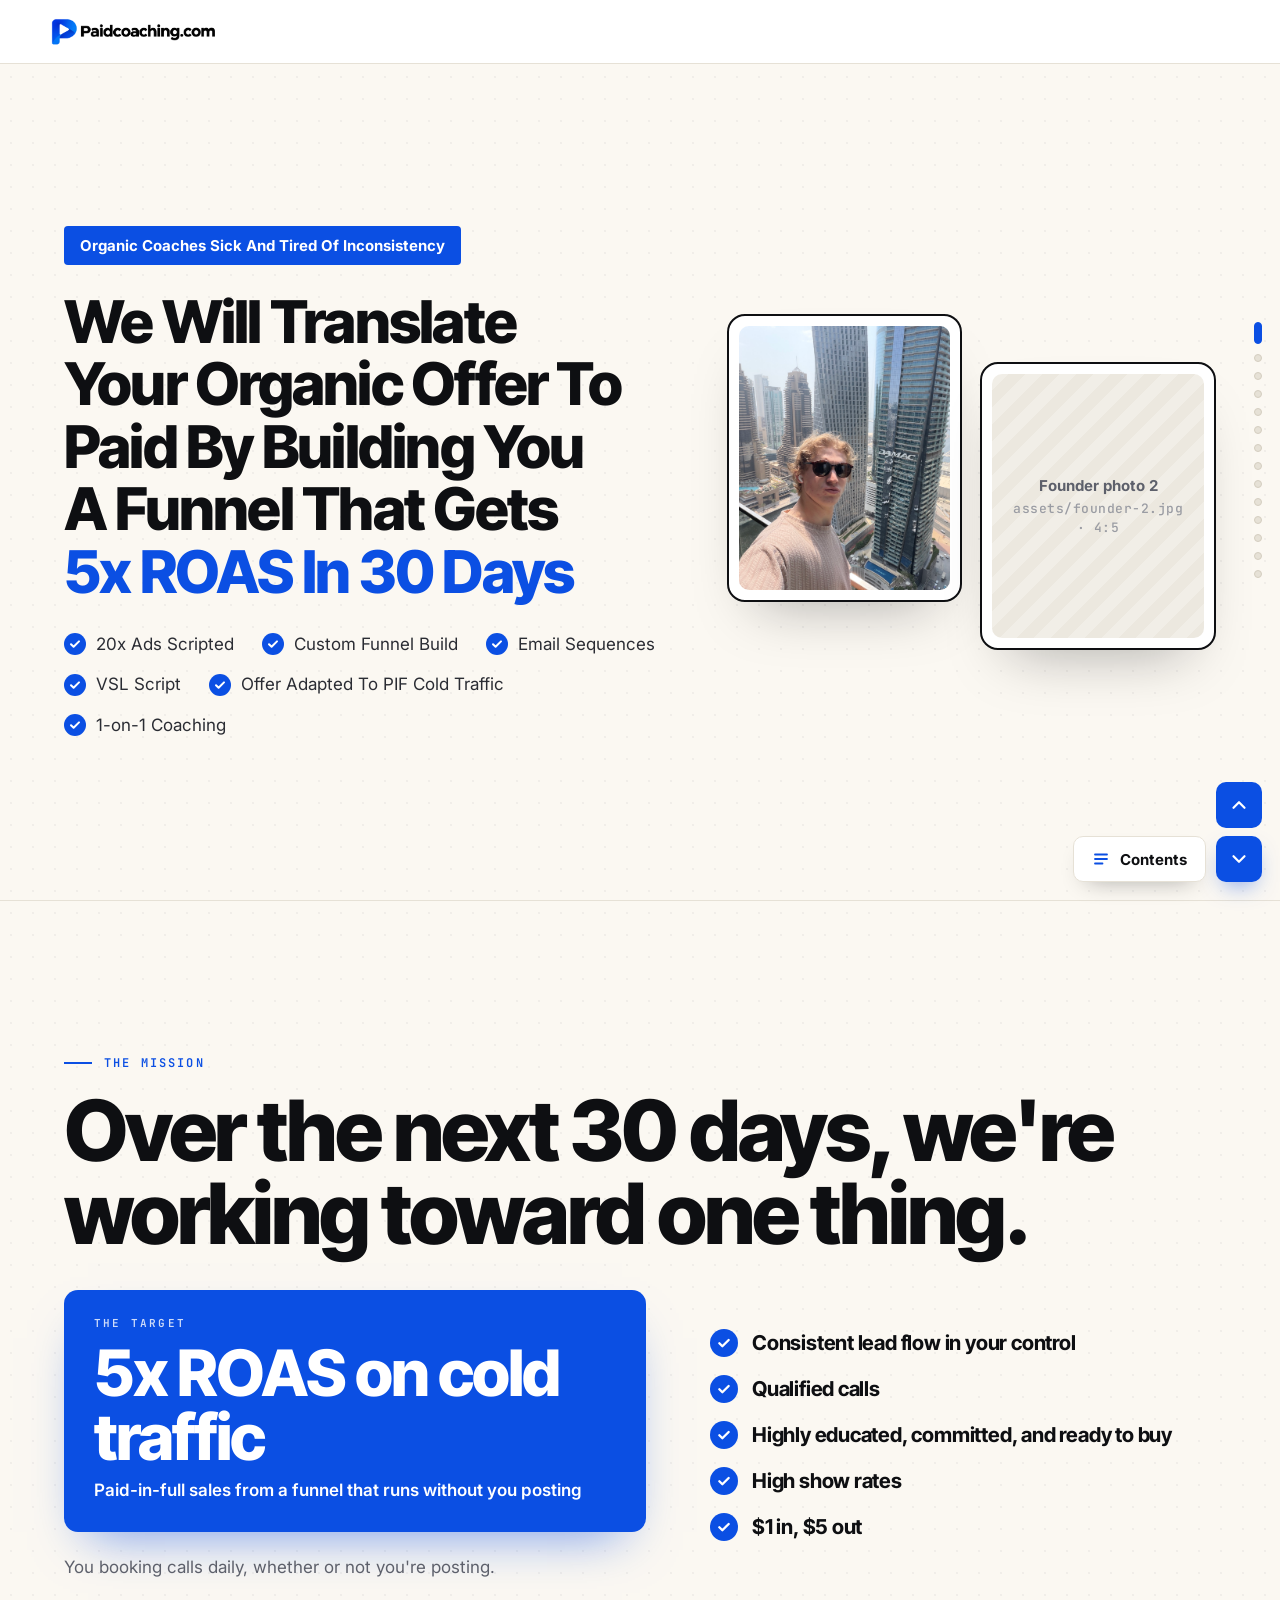
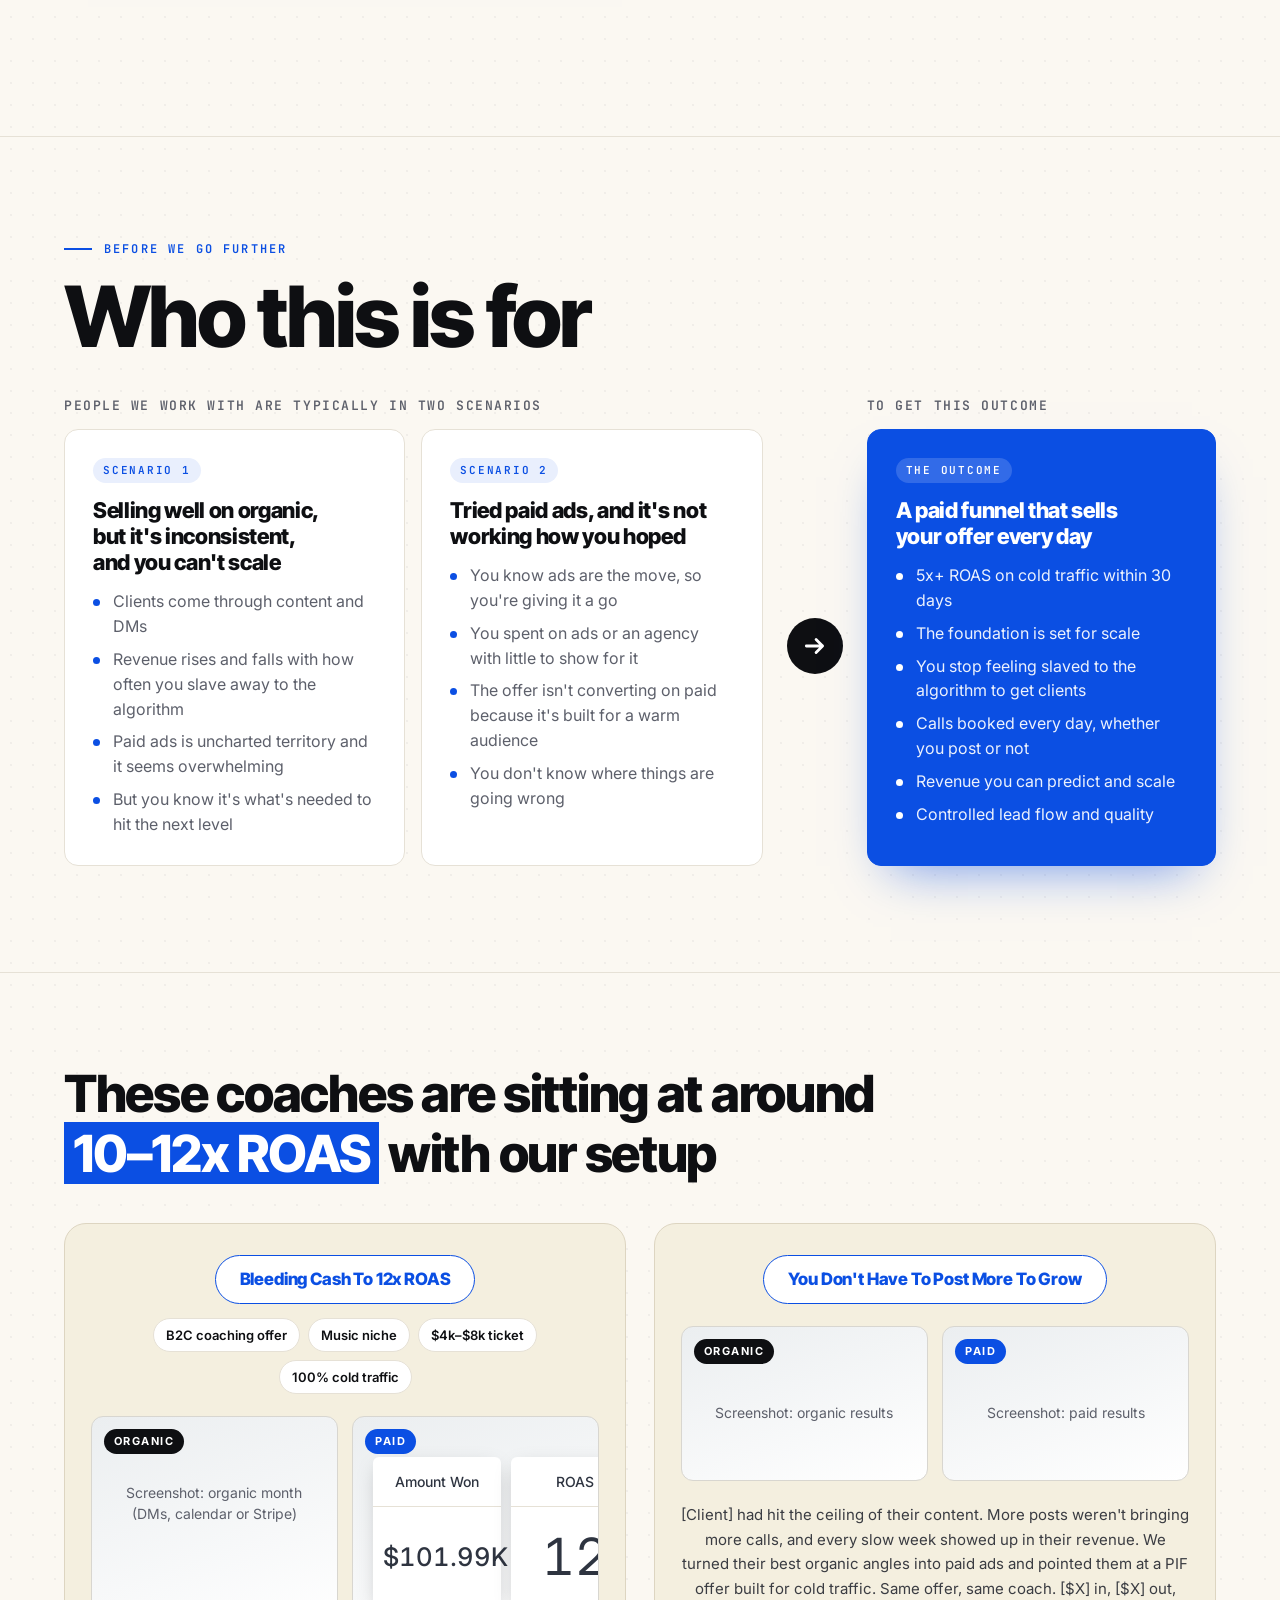
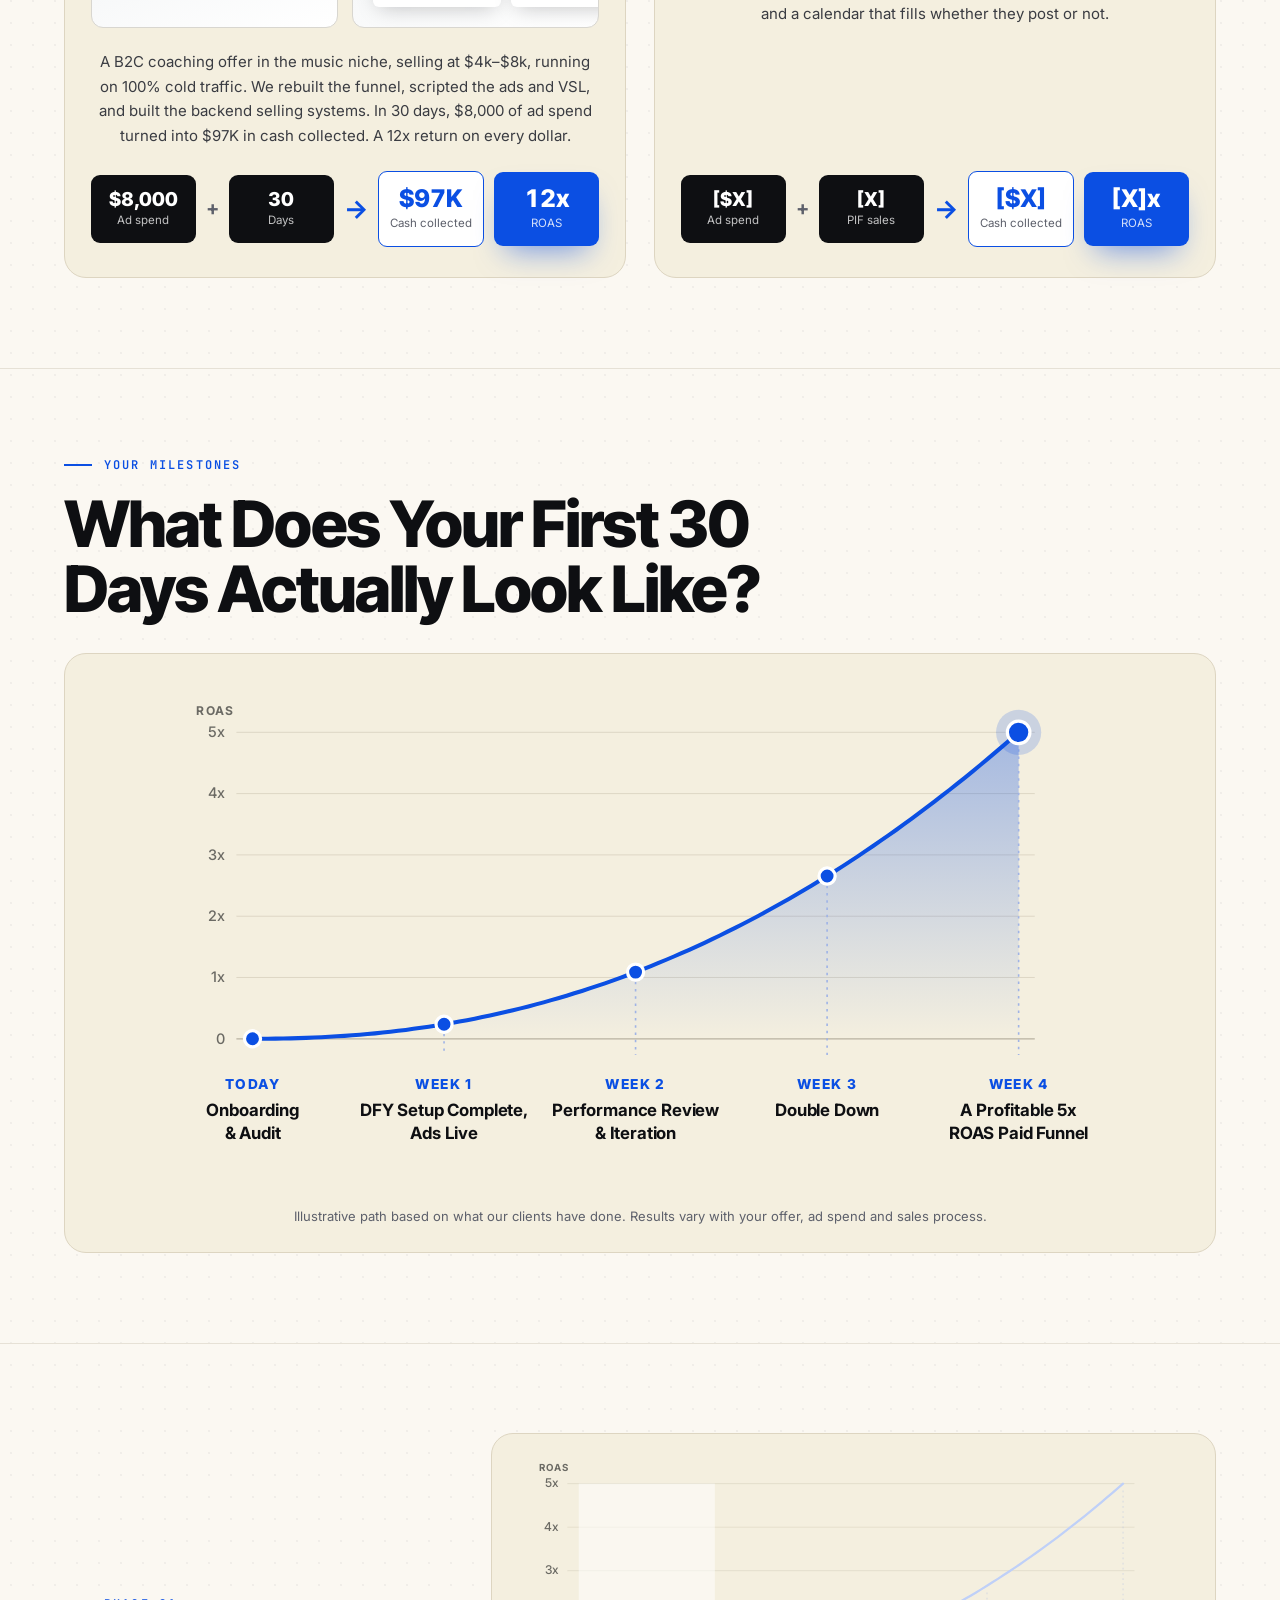
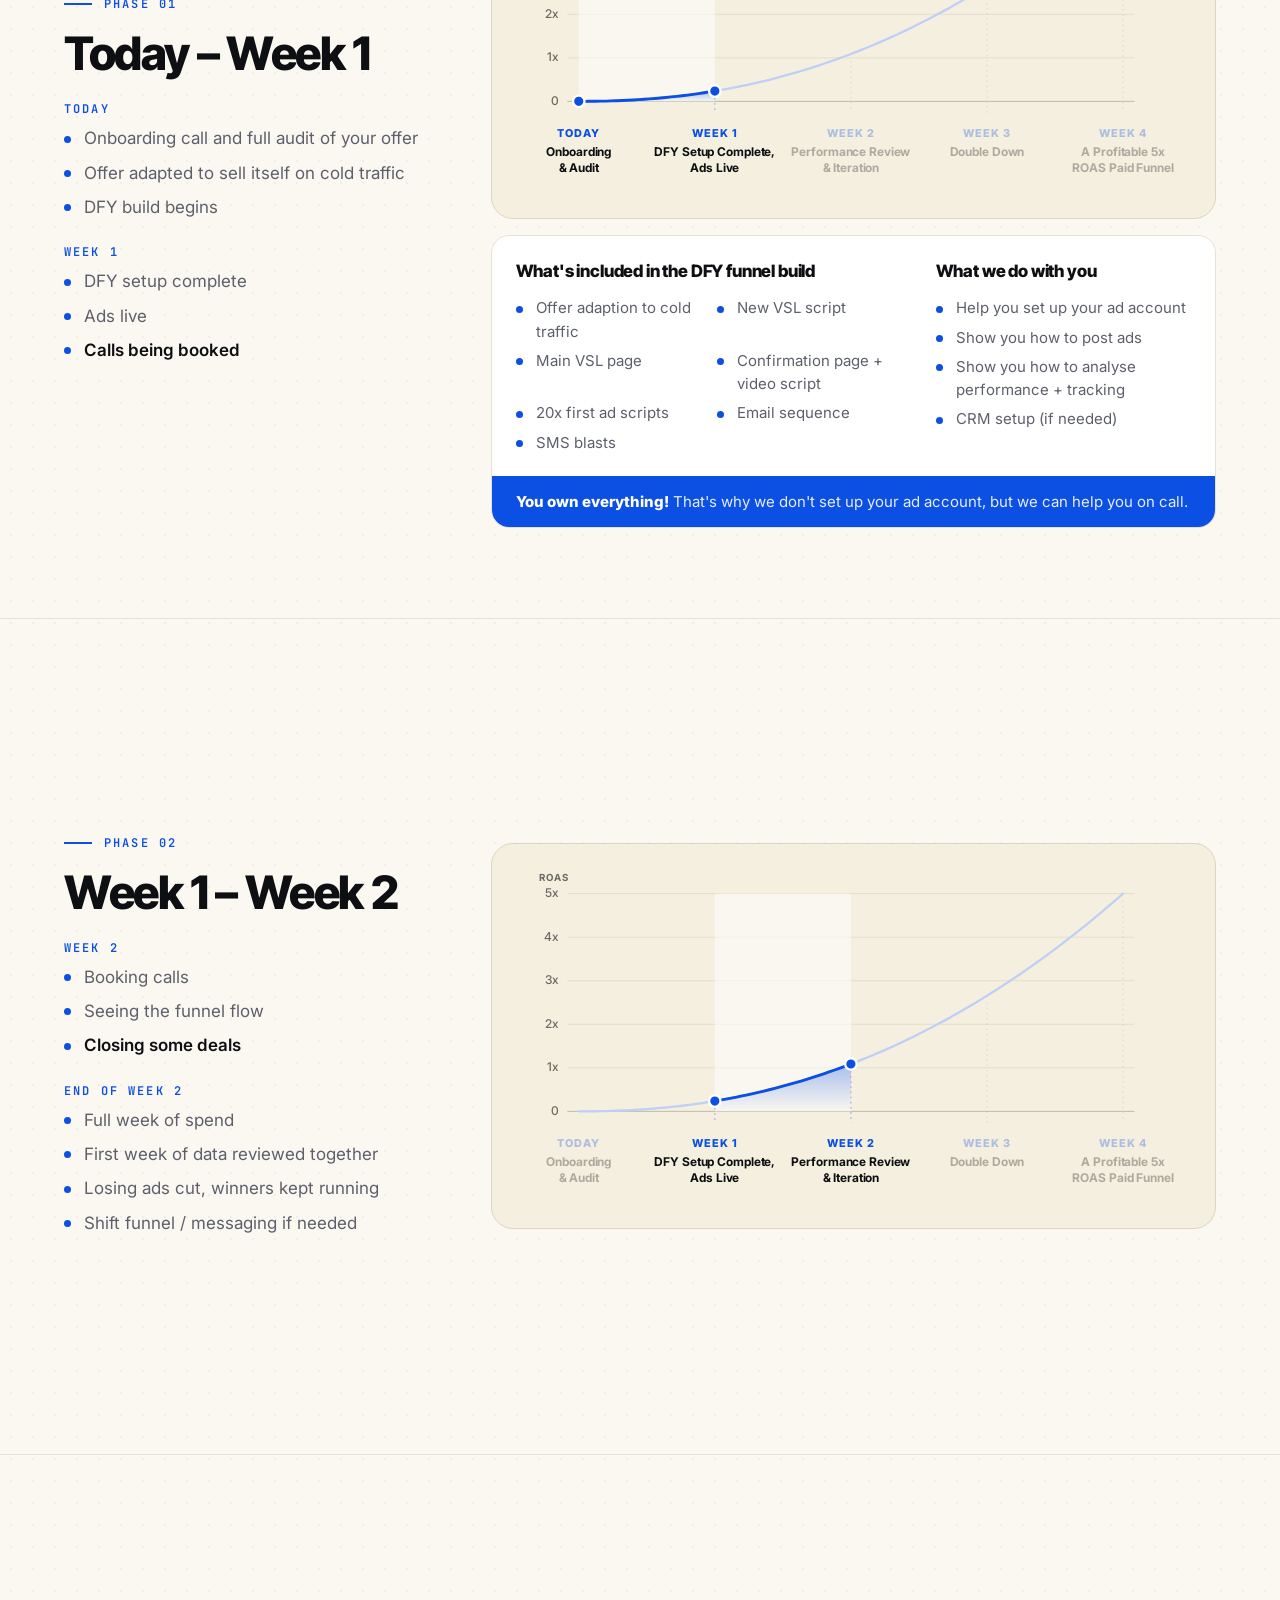
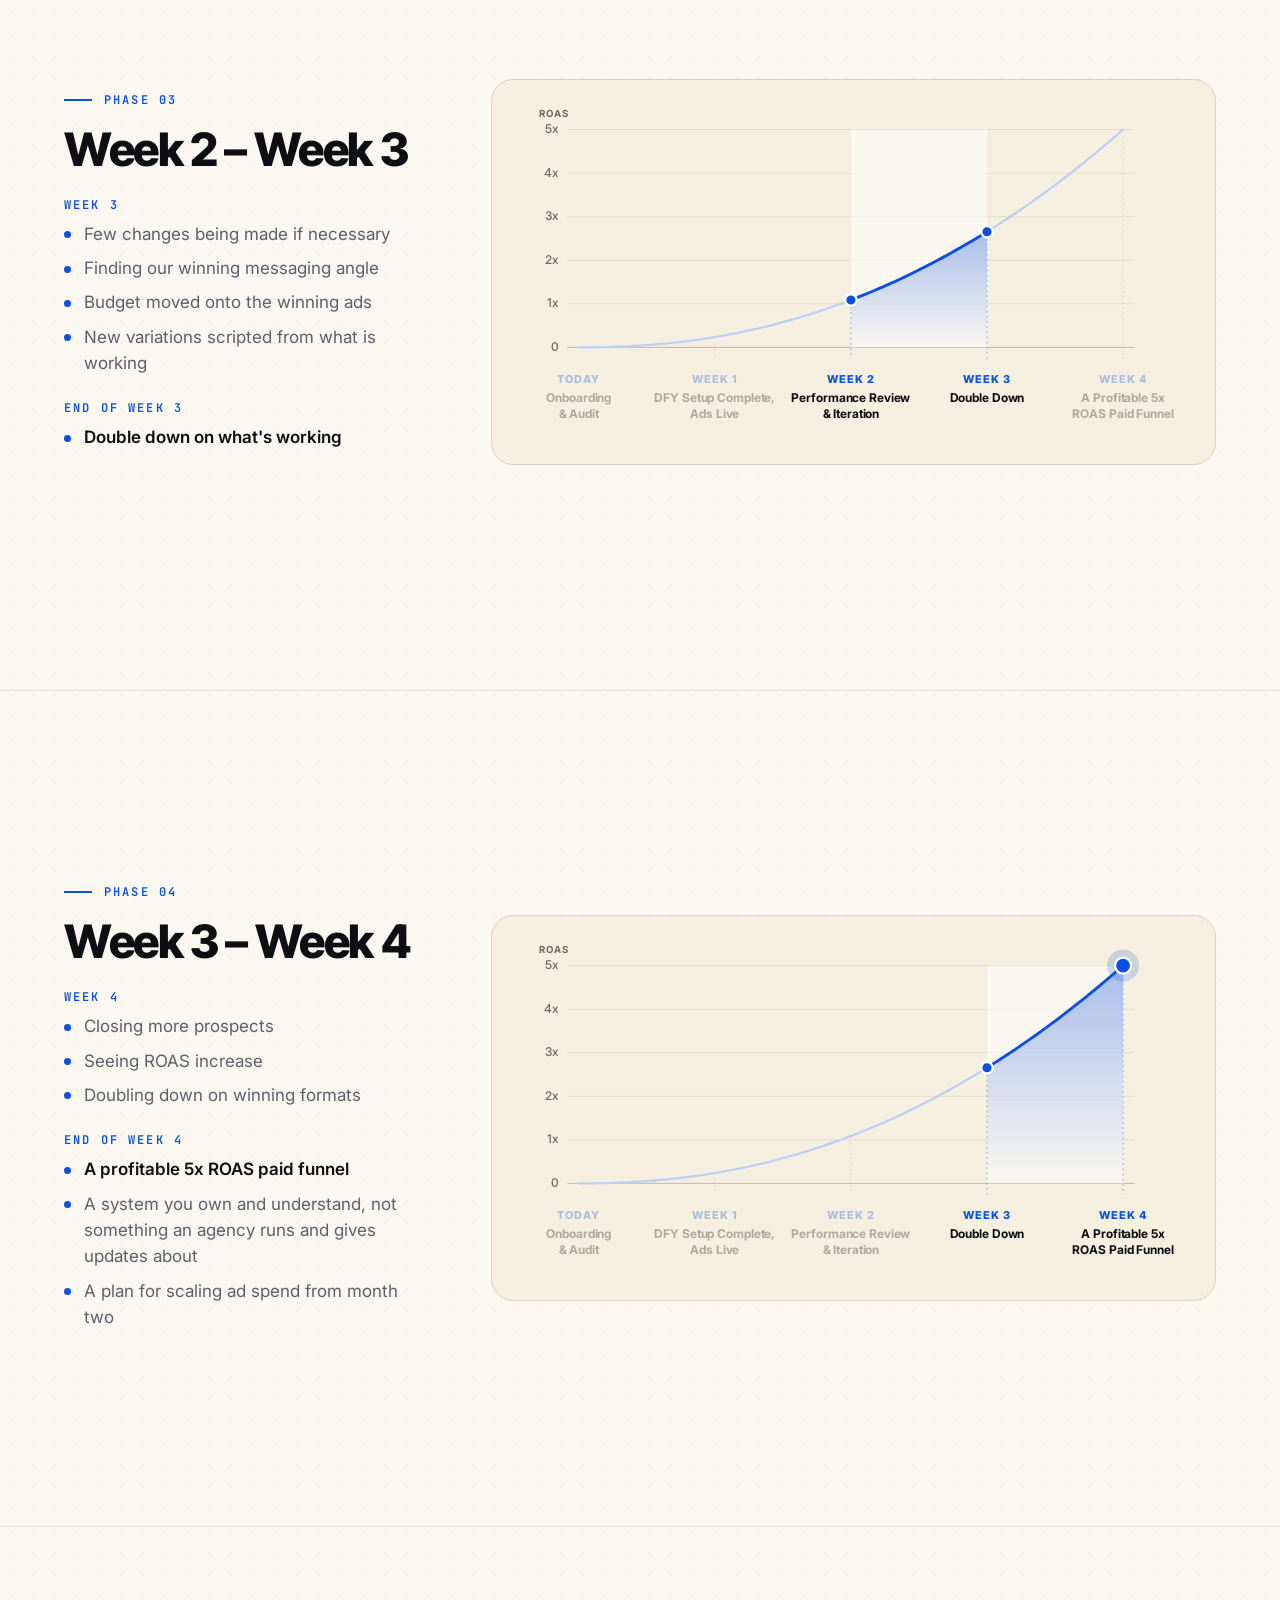
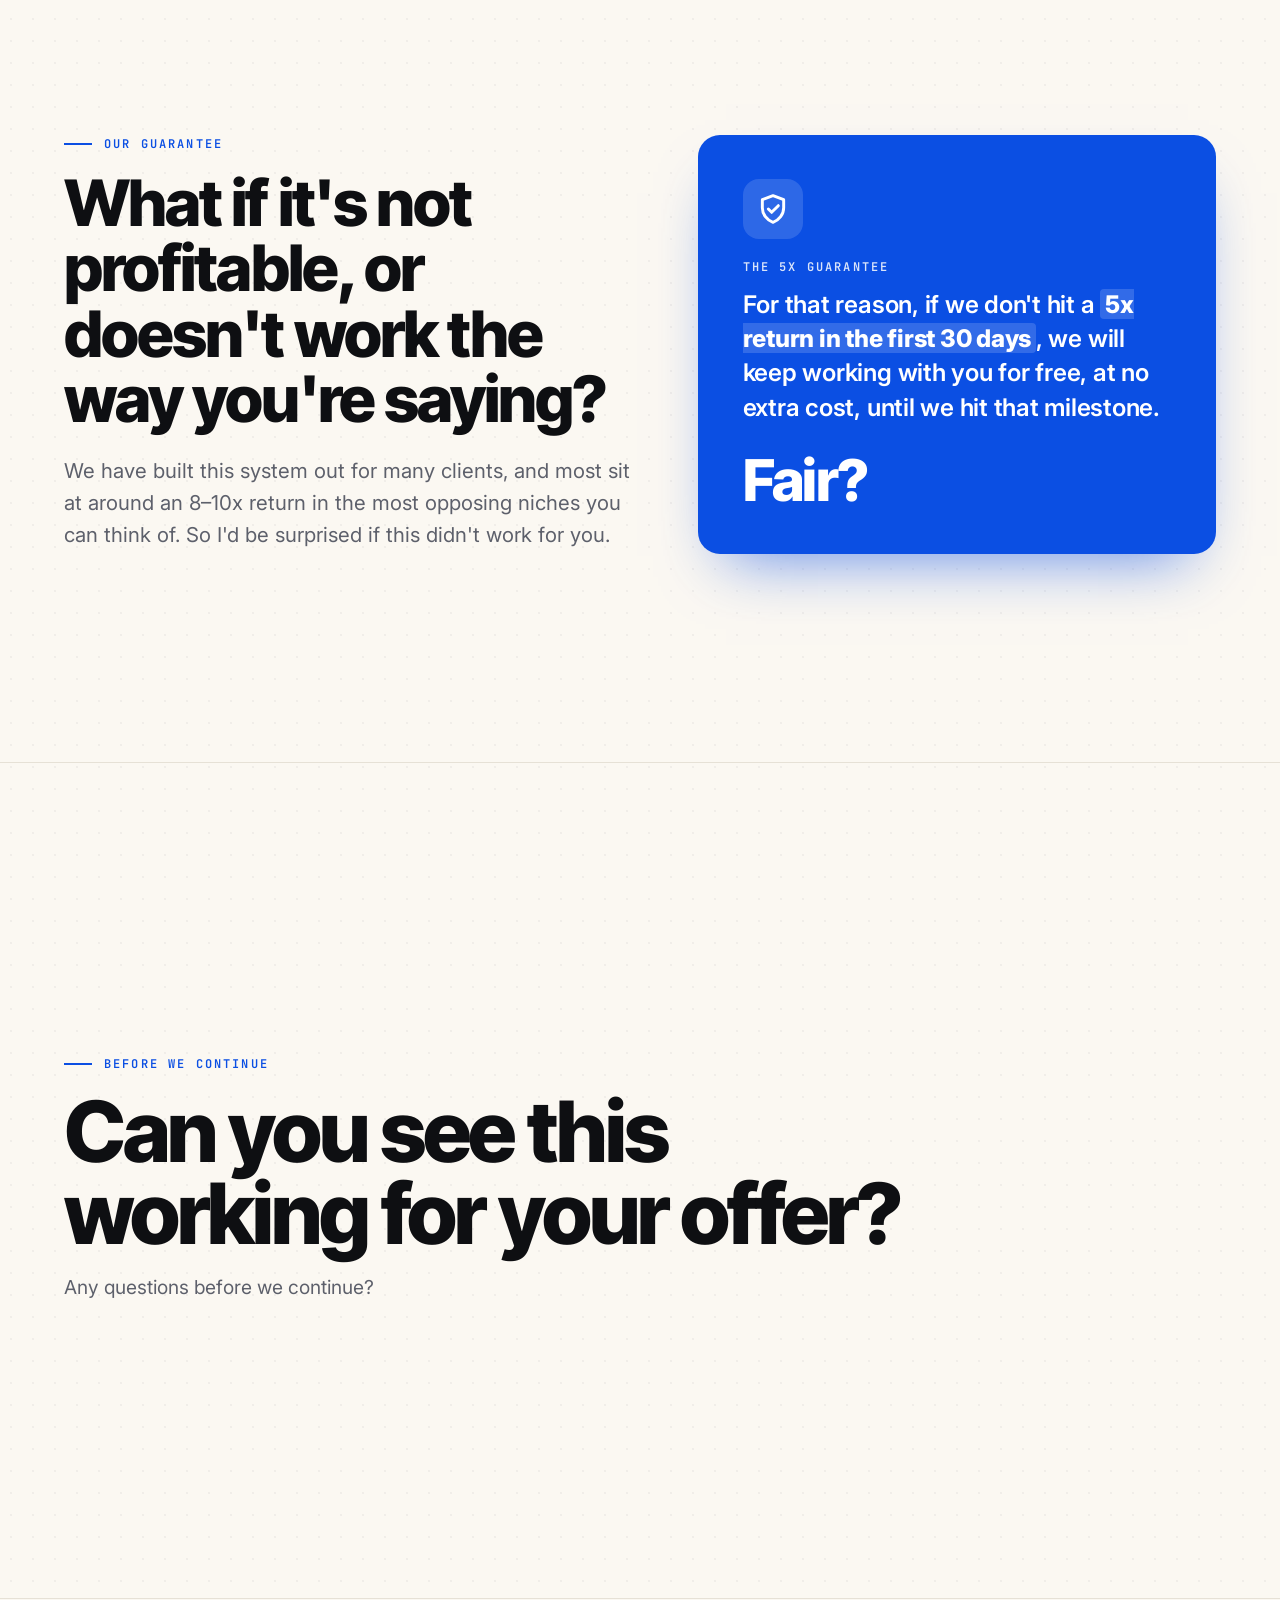
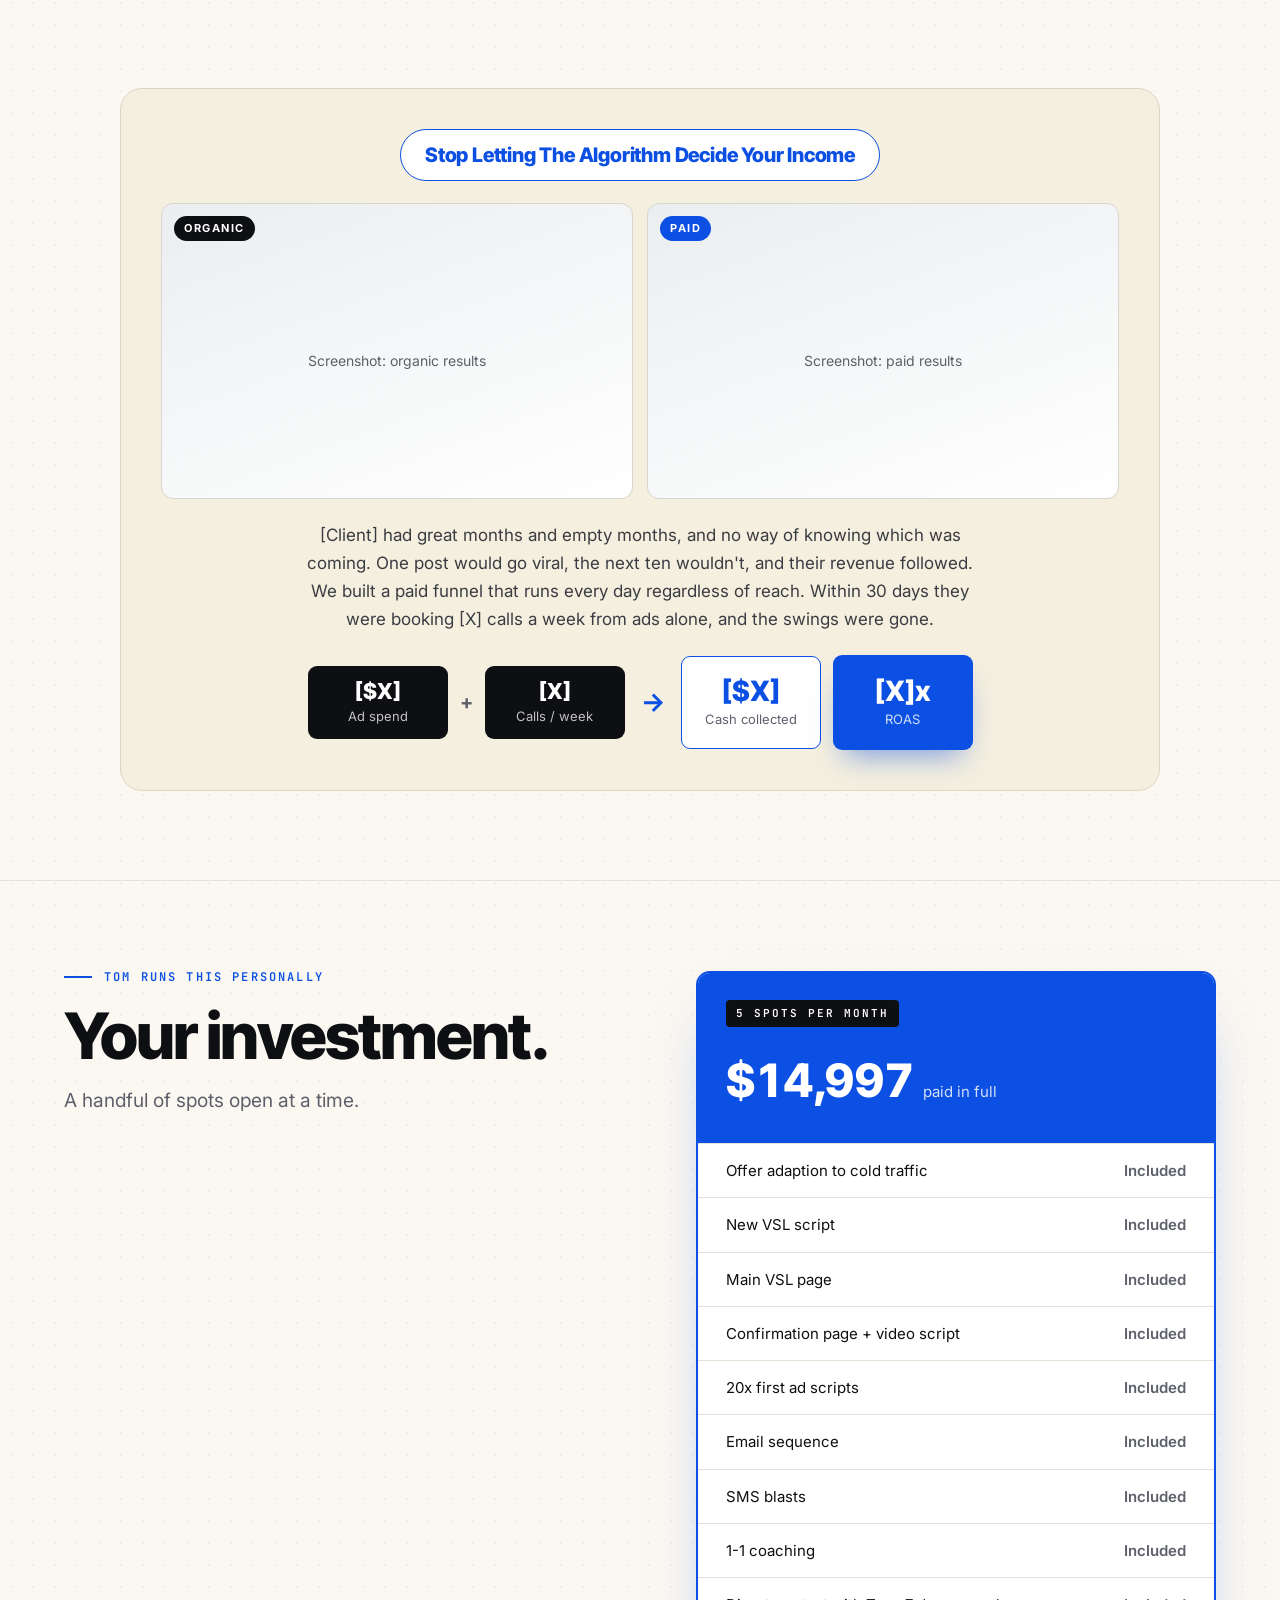
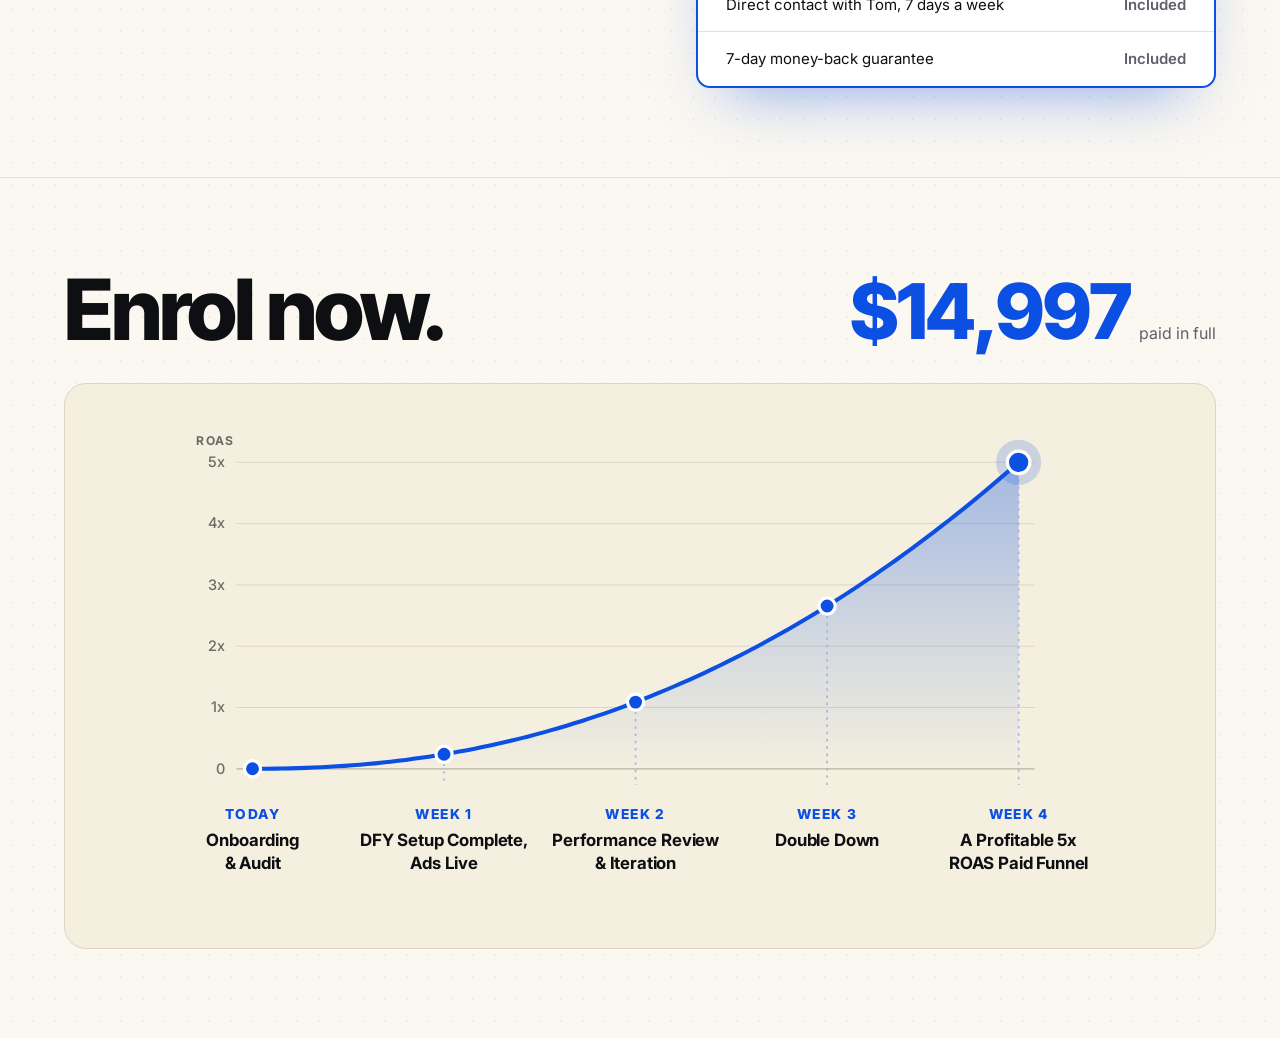
==== index.html @ f97aa576 "Add contents menu with DFY/DWY deck switch Contents button bottom-right opens a slide list for jumpi" ====
<!doctype html>
<html lang="en">
<head>
<meta charset="utf-8">
<meta name="viewport" content="width=device-width, initial-scale=1, viewport-fit=cover">
<title>paidcoaching.com</title>
<link rel="icon" type="image/png" href="assets/favicon.png">
<link rel="apple-touch-icon" href="assets/favicon.png">
<link rel="stylesheet" href="assets/contents.css">
<link rel="preconnect" href="https://fonts.googleapis.com">
<link rel="preconnect" href="https://fonts.gstatic.com" crossorigin>
<link rel="stylesheet" href="https://fonts.googleapis.com/css2?family=Inter+Tight:wght@600;700;800;900&family=Inter:wght@400;500;600;700&family=JetBrains+Mono:wght@500;600&display=swap">
<style>
/* Layout: one full-screen "slide" per section, scrolled like a call deck. Paidcoaching.com brand: cream paper, black display, royal blue. */
:root {
  --bg: #FBF8F2;
  --surface: #FFFFFF;
  --ink: #0E0F12;
  --muted: #5D606B;
  --faint: #9A9CA3;
  --line: #E6E1D6;
  --blue: #0B4FE3;
  --blue-deep: #0838B4;
  --blue-soft: #E9EFFD;
  --blue-pale: #BFD0F8;

  --f-display: "Inter Tight", "Inter", system-ui, -apple-system, "Segoe UI", sans-serif;
  --f-body: "Inter", system-ui, -apple-system, "Segoe UI", sans-serif;
  --f-mono: "JetBrains Mono", ui-monospace, "SFMono-Regular", Menlo, monospace;

  --header-h: 64px;
  --radius: 14px;
  color-scheme: light;
}

* { box-sizing: border-box; }
html { scroll-behavior: smooth; }
body {
  margin: 0;
  background-color: var(--bg);
  background-image: radial-gradient(rgba(14, 15, 18, 0.045) 1px, transparent 1px);
  background-size: 22px 22px;
  color: var(--ink);
  font: 400 16px/1.55 var(--f-body);
  -webkit-font-smoothing: antialiased;
}
img { max-width: 100%; display: block; }
h1, h2, h3 { font-family: var(--f-display); margin: 0; text-wrap: balance; }
p { margin: 0; }
:focus-visible { outline: 2px solid var(--blue); outline-offset: 3px; border-radius: 4px; }

/* ---------- Header ---------- */
.topbar {
  position: sticky; top: 0; z-index: 20;
  height: var(--header-h);
  display: flex; align-items: center; justify-content: space-between;
  padding-inline: max(16px, 4vw);
  background: var(--surface);
  border-bottom: 1px solid var(--line);
}
.logo { display: flex; align-items: center; gap: 8px; font: 800 20px/1 var(--f-display); letter-spacing: -0.02em; color: var(--ink); text-decoration: none; }
.logo img { height: 28px; width: auto; }

/* ---------- Slides ---------- */
.slide {
  scroll-margin-top: var(--header-h);
  padding: clamp(48px, 7vw, 96px) max(16px, 5vw);
  display: flex; flex-direction: column; justify-content: center;
}
@media (min-width: 900px) { .slide { min-height: calc(100svh - var(--header-h)); } }
.slide + .slide { border-top: 1px solid var(--line); }
.wrap { width: 100%; max-width: 1240px; margin-inline: auto; }

.eyebrow {
  display: flex; align-items: center; gap: 12px;
  font: 600 12px/1 var(--f-mono); letter-spacing: 0.18em; text-transform: uppercase;
  color: var(--blue);
  margin-bottom: 20px;
}
.eyebrow::before { content: ""; width: 28px; height: 2px; background: var(--blue); }

.h-xl { font-size: clamp(40px, 6.6vw, 92px); font-weight: 800; line-height: 0.98; letter-spacing: -0.035em; }
.h-lg { font-size: clamp(34px, 5vw, 68px); font-weight: 800; line-height: 1.02; letter-spacing: -0.03em; }
.h-md { font-size: clamp(28px, 3.6vw, 48px); font-weight: 800; line-height: 1.08; letter-spacing: -0.025em; }
.lede { font-size: clamp(17px, 1.5vw, 20px); color: var(--muted); max-width: 60ch; margin-top: 18px; }
.blue { color: var(--blue); }
.mark { background: var(--blue); color: #fff; padding: 0 0.18em; box-decoration-break: clone; -webkit-box-decoration-break: clone; }

/* Check-circle list (straight from the site) */
.checks { display: flex; flex-wrap: wrap; gap: 14px 28px; list-style: none; padding: 0; margin: 28px 0 0; }
.checks li { display: flex; align-items: center; gap: 10px; font-size: 17px; color: #2A2C33; }
.tick {
  flex: none; width: 22px; height: 22px; border-radius: 50%;
  background: var(--blue); display: grid; place-items: center;
}
.tick svg { width: 12px; height: 12px; }

.card {
  background: var(--surface);
  border: 1px solid var(--line);
  border-radius: var(--radius);
}

/* ---------- 1. Hero ---------- */
.hero { display: grid; grid-template-columns: minmax(0, 1.25fr) minmax(0, 1fr); gap: clamp(32px, 4vw, 64px); align-items: center; }
@media (max-width: 900px) { .hero { grid-template-columns: 1fr; } }
.badge {
  display: inline-block; background: var(--blue); color: #fff;
  font: 700 15px/1 var(--f-body); padding: 12px 16px; border-radius: 4px; margin-bottom: 26px;
}
.hero h1 { font-size: clamp(36px, 4.6vw, 66px); font-weight: 800; line-height: 1.06; letter-spacing: -0.03em; }
.photo-frame {
  border: 2px solid var(--ink); border-radius: 18px; padding: 10px; background: var(--surface);
  box-shadow: 0 30px 60px -30px rgba(14, 15, 18, 0.35);
  width: 100%;
}
.photos { display: grid; align-items: start; grid-template-columns: repeat(2, minmax(0, 1fr)); gap: 18px; width: 100%; max-width: 620px; justify-self: center; }
.photos .photo-frame:nth-child(2) { margin-top: 48px; }
.founder-img { width: 100%; aspect-ratio: 4 / 5; object-fit: cover; border-radius: 10px; }
.slot {
  aspect-ratio: 4 / 5; width: 100%; border-radius: 10px;
  background: repeating-linear-gradient(135deg, #F1EEE7 0 12px, #ECE8DF 12px 24px);
  display: grid; place-items: center; text-align: center;
  color: var(--faint); font: 500 13px/1.4 var(--f-mono); letter-spacing: 0.04em;
  padding: 20px;
}
.slot strong { display: block; color: var(--muted); font-family: var(--f-body); font-size: 15px; letter-spacing: 0; margin-bottom: 4px; }

/* ---------- 2. Mission ---------- */
.target {
  margin-top: 36px; max-width: 680px;
  background: var(--blue); color: #fff; border-radius: var(--radius);
  padding: 28px 30px;
  box-shadow: 0 24px 50px -24px rgba(11, 79, 227, 0.6);
}
.target .label { font: 600 11px/1 var(--f-mono); letter-spacing: 0.2em; text-transform: uppercase; opacity: 0.8; }
.target .big { font: 800 clamp(40px, 5vw, 64px)/1 var(--f-display); letter-spacing: -0.03em; margin: 12px 0 8px; }
.target .sub { font-weight: 600; font-size: 17px; }
.mission-row { display: grid; grid-template-columns: minmax(0, 1.15fr) minmax(0, 1fr); gap: clamp(28px, 5vw, 72px); align-items: center; margin-top: 36px; }
.mission-row .target { margin-top: 0; max-width: none; }
@media (max-width: 900px) { .mission-row { grid-template-columns: 1fr; } }
.mission-list { list-style: none; padding: 0; margin: 0; display: grid; gap: 18px; }
.mission-list li { display: flex; align-items: center; gap: 14px; font: 700 clamp(18px, 1.6vw, 22px)/1.3 var(--f-display); letter-spacing: -0.01em; }
.mission-list .tick { width: 28px; height: 28px; }
.mission-list .tick svg { width: 14px; height: 14px; }
.after { margin-top: 22px; color: var(--muted); font-size: 17px; }

/* ---------- 3. Proof carousel ---------- */
.proof-head { font-size: clamp(30px, 4vw, 52px); font-weight: 800; line-height: 1.18; letter-spacing: -0.025em; max-width: 26ch; }
.proof-head .soft { color: var(--faint); }
.proof { scroll-snap-align: start; overflow: hidden; display: flex; flex-direction: column; }
.proof .slot { aspect-ratio: 4 / 3; border-radius: 0; }
.proof .cap { padding: 14px 16px 16px; border-top: 1px solid var(--line); }
.proof .who { font-weight: 700; font-size: 15px; }
.proof .what { font-size: 14px; color: var(--muted); }

/* ---------- Case study blocks ---------- */
.cs-stack { display: grid; gap: 24px; margin-top: 40px; }
.cs {
  background: #F4EFDF; border: 1px solid #DDD5C1; border-radius: 22px;
  padding: clamp(24px, 3.5vw, 40px) clamp(16px, 3.5vw, 40px);
  display: flex; flex-direction: column; align-items: center; gap: 22px;
  max-width: 1040px; margin-inline: auto; width: 100%;
}
.cs-title {
  font: 800 clamp(17px, 1.6vw, 20px)/1.2 var(--f-display); letter-spacing: -0.01em; color: var(--blue);
  background: var(--surface); border: 1.5px solid var(--blue); border-radius: 999px; padding: 13px 24px; text-align: center;
}
.cs-chips { display: flex; flex-wrap: wrap; justify-content: center; gap: 8px; margin-top: -8px; }
.cs-chips span { background: var(--surface); border: 1px solid var(--line); border-radius: 999px; padding: 6px 12px; font-size: 13px; font-weight: 600; }
.cs-panes { display: grid; grid-template-columns: repeat(2, minmax(0, 1fr)); gap: 14px; width: 100%; }
@media (max-width: 700px) { .cs-panes { grid-template-columns: 1fr; } }
.cs-pane { position: relative; border: 1px solid #D8D6D0; border-radius: 12px; overflow: hidden; background: linear-gradient(160deg, #EBEEF0, #FFFFFF); }
.cs-label { position: absolute; top: 12px; left: 12px; z-index: 1; background: var(--ink); color: #fff; font: 700 11px/1 var(--f-body); letter-spacing: 0.14em; text-transform: uppercase; padding: 7px 10px; border-radius: 999px; }
.cs-label.paid { background: var(--blue); }
.cs-pane img { width: 100%; aspect-ratio: 16 / 10; object-fit: cover; }
.cs-shot { aspect-ratio: 16 / 10; display: grid; place-items: center; padding: 40px 20px 20px; color: var(--muted); font-size: 14px; text-align: center; }
.cs-stats { display: flex; gap: 10px; }
.cs-stats div { background: var(--surface); border-radius: 6px; box-shadow: 0 6px 20px -6px rgba(14, 15, 18, 0.25); width: clamp(110px, 16vw, 176px); display: flex; flex-direction: column; }
.cs-stats span { padding: 14px 18px; border-bottom: 1px solid var(--line); color: #2E3440; font-weight: 500; }
.cs-stats b { flex: 1; display: grid; place-items: center; padding: 26px 10px; font-size: clamp(20px, 2vw, 26px); font-weight: 500; color: #2E3440; font-variant-numeric: tabular-nums; }
.cs-stats b.huge { font-size: clamp(44px, 5vw, 70px); font-weight: 400; padding-block: 10px; }
.cs-story { max-width: 62ch; text-align: center; color: #3A3C42; font-size: 17px; line-height: 1.65; }
.cs-eq { display: flex; flex-wrap: wrap; align-items: center; justify-content: center; gap: 12px; }
.cs-n { min-width: 140px; border-radius: 9px; padding: 13px 18px; text-align: center; display: flex; flex-direction: column; gap: 2px; }
.cs-n b { font: 800 22px/1.15 var(--f-display); font-variant-numeric: tabular-nums; }
.cs-n span { font-size: 13px; }
.cs-n.dark { background: var(--ink); color: #fff; }
.cs-n.dark span { color: rgba(255, 255, 255, 0.75); }
.cs-n.out { background: var(--surface); border: 1.5px solid var(--blue); padding-block: 18px; }
.cs-n.out b { color: var(--blue); font-size: 28px; }
.cs-n.out span { color: var(--muted); }
.cs-n.win { background: var(--blue); color: #fff; padding-block: 20px; box-shadow: 0 16px 30px -12px rgba(11, 79, 227, 0.55); }
.cs-n.win b { font-size: 28px; }
.cs-n.win span { color: rgba(255, 255, 255, 0.82); }
.cs-op { font-weight: 700; font-size: 20px; color: var(--muted); }
.cs-op.arrow { color: var(--blue); font-size: 26px; margin-inline: 4px; }
@media (max-width: 600px) { .cs-n { min-width: 0; flex: 1 1 40%; } .cs-op.arrow { flex-basis: 100%; text-align: center; transform: rotate(90deg); } }
/* Side by side: the proof slide runs wider so each block keeps near full-size type */
#proof .wrap { max-width: 1640px; }
.cs-intro { font-size: clamp(17px, 1.5vw, 20px); color: var(--muted); margin-top: 14px; }
.cs-intro strong { color: var(--ink); }
@media (min-width: 1000px) {
  .cs-stack { grid-template-columns: repeat(2, minmax(0, 1fr)); align-items: stretch; gap: 28px; }
  .cs-stack .cs { max-width: none; padding: clamp(28px, 2.4vw, 40px) clamp(20px, 2vw, 34px); }
  .cs-stack .cs-title { font-size: clamp(17px, 1.3vw, 20px); }
  .cs-stack .cs-stats div { width: clamp(110px, 10vw, 170px); }
  .cs-stack .cs-stats b.huge { font-size: clamp(44px, 4vw, 66px); }
  .cs-stack .cs-story { font-size: clamp(15px, 1.15vw, 17px); flex: 1; }
  .cs-stack .cs-eq { gap: 10px; flex-wrap: nowrap; width: 100%; }
  .cs-stack .cs-n { min-width: 0; flex: 1 1 0; padding: 13px 10px; }
  .cs-stack .cs-n b { font-size: clamp(18px, 1.5vw, 22px); }
  .cs-stack .cs-n.out b, .cs-stack .cs-n.win b { font-size: clamp(22px, 1.9vw, 28px); }
  .cs-stack .cs-n span { font-size: clamp(11.5px, 0.9vw, 13px); }
  .cs-stack .cs-op.arrow { margin-inline: 0; }
}

/* ---------- 30-day ROAS chart ---------- */
#milestones .wrap, #enrol .wrap { max-width: 1480px; }
#milestones h2 { max-width: 20ch; }
.roas-card {
  margin-top: 32px; background: #F4EFDF; border: 1px solid #DDD5C1; border-radius: 22px;
  padding: clamp(20px, 3vw, 44px) clamp(12px, 3vw, 48px) clamp(16px, 2vw, 28px);
}
.roas-card .chart-scroll svg { min-width: 760px; }
@media (min-width: 900px) { .roas-card .chart-scroll svg { max-height: max(440px, calc(100svh - 400px)); } }
.roas-card .chart-note { color: var(--muted); font-size: 13px; margin-top: 14px; }
.r-grid { stroke: #DDD6C4; stroke-width: 1.2; }
.r-base { stroke: #B9B2A1; stroke-width: 1.5; }
.r-tick { fill: #6B6A64; font: 500 18px var(--f-body); }
.r-axis { fill: #6B6A64; font: 700 15px var(--f-body); letter-spacing: 0.12em; }
.r-drop { stroke: #9FB3E6; stroke-width: 2; stroke-dasharray: 3 6; }
.r-dot { fill: var(--blue); stroke: #fff; stroke-width: 4; }
.r-halo { fill: var(--blue); opacity: 0.18; }
.r-week { fill: var(--blue); font: 800 17px var(--f-body); letter-spacing: 0.1em; }
.r-title { fill: var(--ink); font: 700 21px var(--f-body); letter-spacing: -0.01em; }

.r-band { fill: #fff; opacity: 0.55; }
.phase-right { display: flex; flex-direction: column; gap: 16px; min-width: 0; }
.dfy { background: var(--surface); border: 1px solid var(--line); border-radius: 18px; overflow: hidden; }
.dfy-cols { display: grid; grid-template-columns: minmax(0, 1.55fr) minmax(0, 1fr); gap: 24px; padding: 22px 24px; }
@media (max-width: 700px) { .dfy-cols { grid-template-columns: 1fr; } }
.dfy h3 { font-size: 17px; font-weight: 800; letter-spacing: -0.01em; margin-bottom: 12px; }
.dfy .bul { gap: 6px; }
.dfy .bul li { font-size: 15px; }
.dfy-two { grid-template-columns: repeat(2, minmax(0, 1fr)); column-gap: 18px; }
@media (max-width: 500px) { .dfy-two { grid-template-columns: 1fr; } }
.dfy-own { background: var(--blue); color: rgba(255, 255, 255, 0.9); padding: 14px 24px; font-size: 15px; }
.dfy-own strong { color: #fff; font-weight: 800; }
.phase-chart { margin-top: 0; }
.phase-chart .chart-scroll svg { min-width: 0; }
[id^="phase-"] .wrap { max-width: 1520px; }
[id^="phase-"] h2 { font-size: clamp(34px, 3.6vw, 56px); }
.phase-chart { padding: clamp(14px, 1.6vw, 24px) clamp(8px, 1.4vw, 20px) 8px; }
.phase-chart .r-title { font-size: 21px; }
.phase-chart .r-week { font-size: 19px; }
.phase-chart .r-tick { font-size: 21px; }
.phase-chart .r-axis { font-size: 17px; }
/* ---------- Chart ---------- */
.chart-card { padding: clamp(16px, 2vw, 28px); box-shadow: 0 30px 60px -40px rgba(14, 15, 18, 0.3); }
.chart-scroll { overflow-x: auto; }
.chart-scroll svg { display: block; width: 100%; min-width: 640px; height: auto; }
.axis-title { font: 600 12px/1 var(--f-mono); letter-spacing: 0.16em; color: var(--muted); text-transform: uppercase; margin-bottom: 8px; }
.chart-note { text-align: center; color: var(--faint); font-size: 12px; margin-top: 10px; }
.c-grid { stroke: var(--line); stroke-width: 1; }
.c-tick { fill: var(--faint); font: 500 15px var(--f-body); }
.c-line { fill: none; stroke: var(--blue); stroke-width: 5; stroke-linecap: round; stroke-linejoin: round; }
.c-line.ghost { stroke: var(--blue-pale); stroke-width: 4; }
.c-lead { stroke: var(--blue); stroke-width: 1.5; stroke-dasharray: 4 5; }
.c-dot { fill: var(--surface); stroke: var(--blue); stroke-width: 4; }
.c-box { fill: var(--surface); stroke: var(--ink); stroke-width: 1.5; }
.c-tag { fill: var(--blue); font: 600 12px var(--f-mono); letter-spacing: 0.16em; }
.c-title { fill: var(--ink); font: 800 21px var(--f-display); letter-spacing: -0.02em; }
.c-band { fill: var(--blue-soft); }
.dim { opacity: 0.3; }
.draw .c-line:not(.ghost) { stroke-dasharray: 2000; animation: draw 1.6s cubic-bezier(.6,0,.2,1) both; }
@keyframes draw { from { stroke-dashoffset: 2000; } to { stroke-dashoffset: 0; } }
@media (prefers-reduced-motion: reduce) { .draw .c-line:not(.ghost) { animation: none; } html { scroll-behavior: auto; } }

.milestones-head { display: flex; flex-wrap: wrap; align-items: flex-end; justify-content: space-between; gap: 16px; margin-bottom: 28px; }

/* ---------- Phases ---------- */
.phase { display: grid; grid-template-columns: minmax(0, 0.8fr) minmax(0, 1.6fr); gap: clamp(32px, 5vw, 72px); align-items: center; }
@media (max-width: 1000px) { .phase { grid-template-columns: 1fr; } }
.step { margin-top: 26px; }
.step-label { font: 600 12px/1 var(--f-mono); letter-spacing: 0.18em; color: var(--blue); text-transform: uppercase; margin-bottom: 10px; }
.bul { list-style: none; padding: 0; margin: 0; display: grid; gap: 8px; }
.bul li { position: relative; padding-left: 20px; color: var(--muted); font-size: 17px; }
.bul li::before { content: ""; position: absolute; left: 0; top: 0.62em; width: 7px; height: 7px; border-radius: 50%; background: var(--blue); }
.bul li.key { color: var(--ink); font-weight: 600; }
.proof-row { display: grid; grid-template-columns: repeat(2, minmax(0, 1fr)); gap: 16px; margin-top: 30px; max-width: 560px; }
.proof-row .proof .slot { aspect-ratio: 4 / 3; }

/* ---------- Who this is for ---------- */
.fit { display: grid; grid-template-columns: minmax(0, 2fr) auto minmax(0, 1fr); gap: 24px; align-items: stretch; margin-top: 40px; }
.fit-label { font: 600 13px/1.3 var(--f-mono); letter-spacing: 0.12em; text-transform: uppercase; color: var(--muted); margin-bottom: 14px; }
.fit-pair { display: grid; grid-template-columns: repeat(2, minmax(0, 1fr)); gap: 16px; }
.fit-from, .fit-to { display: flex; flex-direction: column; min-width: 0; }
.fit-pair, .fit-to .fit-box { flex: 1; }
.fit-box { background: var(--surface); border: 1px solid var(--line); border-radius: var(--radius); padding: 28px; display: flex; flex-direction: column; gap: 14px; height: 100%; }
.fit-tag { align-self: flex-start; font: 600 11px/1 var(--f-mono); letter-spacing: 0.16em; text-transform: uppercase; color: var(--blue); background: var(--blue-soft); padding: 7px 10px; border-radius: 999px; }
.fit-box h3 { font-size: clamp(20px, 1.7vw, 24px); font-weight: 800; letter-spacing: -0.015em; line-height: 1.2; }
.fit-box .bul li { font-size: 16px; }
.fit-box.win { background: var(--blue); border-color: var(--blue); color: #fff; box-shadow: 0 24px 50px -24px rgba(11, 79, 227, 0.6); }
.fit-box.win .fit-tag { background: rgba(255, 255, 255, 0.16); color: #fff; }
.fit-box.win .bul li { color: rgba(255, 255, 255, 0.92); }
.fit-box.win .bul li::before { background: #fff; }
.fit-arrow { align-self: center; margin-top: 28px; width: 56px; height: 56px; border-radius: 50%; background: var(--ink); color: #fff; display: grid; place-items: center; }
.fit-arrow svg { width: 26px; height: 26px; }
@media (max-width: 1000px) {
  .fit { grid-template-columns: 1fr; }
  .fit-arrow { justify-self: center; margin-top: 0; transform: rotate(90deg); }
}
@media (max-width: 640px) { .fit-pair { grid-template-columns: 1fr; } }

/* ---------- Guarantee ---------- */
.gtee { display: grid; grid-template-columns: minmax(0, 1.1fr) minmax(0, 1fr); gap: clamp(32px, 5vw, 80px); align-items: center; }
@media (max-width: 1000px) { .gtee { grid-template-columns: 1fr; } }
.gtee .lede { font-size: clamp(18px, 1.6vw, 22px); margin-top: 24px; }
.gtee-card { background: var(--blue); color: #fff; border-radius: 22px; padding: clamp(28px, 3.5vw, 48px); box-shadow: 0 30px 60px -28px rgba(11, 79, 227, 0.65); }
.gtee-seal { width: 60px; height: 60px; border-radius: 16px; background: rgba(255, 255, 255, 0.14); display: grid; place-items: center; margin-bottom: 22px; }
.gtee-seal svg { width: 32px; height: 32px; }
.gtee-tag { font: 600 12px/1 var(--f-mono); letter-spacing: 0.18em; text-transform: uppercase; opacity: 0.85; margin-bottom: 14px; }
.gtee-text { font: 600 clamp(20px, 1.9vw, 26px)/1.4 var(--f-body); letter-spacing: -0.01em; }
.gtee-text strong { font-weight: 800; background: rgba(255, 255, 255, 0.16); padding: 0 0.2em; border-radius: 4px; }
.gtee-fair { font: 800 clamp(40px, 4.5vw, 64px)/1 var(--f-display); letter-spacing: -0.03em; margin-top: 28px; }

/* ---------- Pricing ---------- */
.price-grid { display: grid; grid-template-columns: minmax(0, 1fr) minmax(0, 520px); gap: 24px; align-items: start; }

@media (max-width: 700px) { .price-grid { grid-template-columns: 1fr; } }
.plan { overflow: hidden; }
.plan .top { padding: 26px 28px; }
.plan .was { font: 800 clamp(40px, 4vw, 56px)/1 var(--f-display); letter-spacing: -0.03em; color: var(--faint); text-decoration: line-through; text-decoration-thickness: 3px; }
.plan .small { color: var(--muted); font-size: 15px; }
.plan.best { border: 2px solid var(--blue); box-shadow: 0 30px 60px -30px rgba(11, 79, 227, 0.5); }
.plan.best .top { background: var(--blue); color: #fff; }
.plan.best .small { color: rgba(255, 255, 255, 0.82); }
.pill { display: inline-block; background: var(--ink); color: #fff; font: 600 11px/1 var(--f-mono); letter-spacing: 0.18em; padding: 8px 10px; border-radius: 4px; text-transform: uppercase; margin-bottom: 16px; }
.opt { display: flex; align-items: baseline; flex-wrap: wrap; gap: 4px 10px; padding-block: 14px; }
.opt + .opt { border-top: 1px solid rgba(255, 255, 255, 0.28); }
.opt .amt { font: 800 clamp(36px, 3.6vw, 52px)/1 var(--f-display); letter-spacing: -0.03em; font-variant-numeric: tabular-nums; }
.rows { list-style: none; padding: 0; margin: 0; }
.rows li { display: flex; justify-content: space-between; gap: 16px; padding: 15px 28px; border-top: 1px solid var(--line); font-size: 15px; }
.rows li span:last-child { flex: none; display: flex; align-items: center; gap: 6px; color: var(--muted); }
.rows .yes { color: var(--blue); font-weight: 600; }
.rows .no { color: var(--faint); }

/* ---------- Close ---------- */
.close-head { display: flex; flex-wrap: wrap; justify-content: space-between; align-items: flex-end; gap: 12px 24px; margin-bottom: 26px; }
.close-price { display: flex; align-items: baseline; gap: 10px; }
.close-price b { font: 800 clamp(48px, 6vw, 84px)/1 var(--f-display); letter-spacing: -0.035em; color: var(--blue); }
.close-price span { color: var(--muted); }

/* ---------- Slide nav ---------- */
.dots { position: fixed; right: 18px; top: 50%; transform: translateY(-50%); display: flex; flex-direction: column; gap: 10px; z-index: 15; }
.dots a { width: 8px; height: 8px; border-radius: 50%; background: var(--line); border: 1px solid #D3CDBF; }
.dots a.on { background: var(--blue); border-color: var(--blue); height: 22px; border-radius: 6px; }
@media (max-width: 900px) { .dots { display: none; } }
.pager { position: fixed; right: 18px; bottom: calc(18px + env(safe-area-inset-bottom, 0px)); z-index: 15; display: flex; flex-direction: column; gap: 8px; }
.pager button {
  width: 46px; height: 46px; border-radius: 10px; cursor: pointer;
  display: grid; place-items: center;
  background: var(--blue); color: #fff; border: 0;
  box-shadow: 0 10px 24px -10px rgba(11, 79, 227, 0.7);
  transition: background 0.15s, opacity 0.15s;
}
.pager button:hover { background: var(--blue-deep); }
.pager button:disabled { opacity: 0.3; cursor: default; box-shadow: none; }
.pager svg { width: 22px; height: 22px; }
</style>
</head>
<body data-deck="dfy">

<header class="topbar">
  <a class="logo" href="#hero" aria-label="Paidcoaching.com"><img src="assets/logo.png" alt="Paidcoaching.com"></a>
</header>

<nav class="dots" aria-label="Slides"></nav>
<div class="pager">
  <button type="button" id="pageUp" aria-label="Previous slide"><svg viewBox="0 0 24 24" fill="none" stroke="currentColor" stroke-width="2.4" stroke-linecap="round" stroke-linejoin="round"><path d="M6 15l6-6 6 6"/></svg></button>
  <button type="button" id="pageDown" aria-label="Next slide"><svg viewBox="0 0 24 24" fill="none" stroke="currentColor" stroke-width="2.4" stroke-linecap="round" stroke-linejoin="round"><path d="M6 9l6 6 6-6"/></svg></button>
</div>

<main>

<!-- 1. HERO -->
<section class="slide" id="hero" data-title="Intro">
  <div class="wrap hero">
    <div>
      <span class="badge">Organic Coaches Sick And Tired Of Inconsistency</span>
      <h1>We Will Translate Your Organic Offer To Paid By Building You A Funnel That Gets <span class="blue">5x ROAS In 30 Days</span></h1>
      <ul class="checks">
        <li><span class="tick"><svg viewBox="0 0 12 12"><path d="M2 6.2l2.6 2.6L10 3.4" fill="none" stroke="#fff" stroke-width="2" stroke-linecap="round" stroke-linejoin="round"/></svg></span>20x Ads Scripted</li>
        <li><span class="tick"><svg viewBox="0 0 12 12"><path d="M2 6.2l2.6 2.6L10 3.4" fill="none" stroke="#fff" stroke-width="2" stroke-linecap="round" stroke-linejoin="round"/></svg></span>Custom Funnel Build</li>
        <li><span class="tick"><svg viewBox="0 0 12 12"><path d="M2 6.2l2.6 2.6L10 3.4" fill="none" stroke="#fff" stroke-width="2" stroke-linecap="round" stroke-linejoin="round"/></svg></span>Email Sequences</li>
        <li><span class="tick"><svg viewBox="0 0 12 12"><path d="M2 6.2l2.6 2.6L10 3.4" fill="none" stroke="#fff" stroke-width="2" stroke-linecap="round" stroke-linejoin="round"/></svg></span>VSL Script</li>
        <li><span class="tick"><svg viewBox="0 0 12 12"><path d="M2 6.2l2.6 2.6L10 3.4" fill="none" stroke="#fff" stroke-width="2" stroke-linecap="round" stroke-linejoin="round"/></svg></span>Offer Adapted To PIF Cold Traffic</li>
        <li><span class="tick"><svg viewBox="0 0 12 12"><path d="M2 6.2l2.6 2.6L10 3.4" fill="none" stroke="#fff" stroke-width="2" stroke-linecap="round" stroke-linejoin="round"/></svg></span>1-on-1 Coaching</li>
      </ul>
    </div>
    <div class="photos">
      <div class="photo-frame">
        <img class="founder-img" src="assets/founder.jpg" alt="Tom on a balcony above Dubai Marina" style="object-position: 34% 50%">
      </div>
      <div class="photo-frame">
        <!-- Replace with: <img src="assets/founder-2.jpg" alt="Tom" style="border-radius:10px;aspect-ratio:4/5;object-fit:cover"> -->
        <div class="slot"><div><strong>Founder photo 2</strong>assets/founder-2.jpg · 4:5</div></div>
      </div>
    </div>
  </div>
</section>

<!-- 2. MISSION -->
<section class="slide" id="mission" data-title="The mission">
  <div class="wrap">
    <div class="eyebrow">The mission</div>
    <h2 class="h-xl">Over the next 30 days, we're working toward one thing.</h2>
    <div class="mission-row">
      <div>
        <div class="target">
          <div class="label">The target</div>
          <div class="big">5x ROAS on cold traffic</div>
          <div class="sub">Paid-in-full sales from a funnel that runs without you posting</div>
        </div>
        <p class="after">You booking calls daily, whether or not you're posting.</p>
      </div>
      <ul class="mission-list">
        <li><span class="tick"><svg viewBox="0 0 12 12"><path d="M2 6.2l2.6 2.6L10 3.4" fill="none" stroke="#fff" stroke-width="2" stroke-linecap="round" stroke-linejoin="round"/></svg></span>Consistent lead flow in your control</li>
        <li><span class="tick"><svg viewBox="0 0 12 12"><path d="M2 6.2l2.6 2.6L10 3.4" fill="none" stroke="#fff" stroke-width="2" stroke-linecap="round" stroke-linejoin="round"/></svg></span>Qualified calls</li>
        <li><span class="tick"><svg viewBox="0 0 12 12"><path d="M2 6.2l2.6 2.6L10 3.4" fill="none" stroke="#fff" stroke-width="2" stroke-linecap="round" stroke-linejoin="round"/></svg></span>Highly educated, committed, and ready to buy</li>
        <li><span class="tick"><svg viewBox="0 0 12 12"><path d="M2 6.2l2.6 2.6L10 3.4" fill="none" stroke="#fff" stroke-width="2" stroke-linecap="round" stroke-linejoin="round"/></svg></span>High show rates</li>
        <li><span class="tick"><svg viewBox="0 0 12 12"><path d="M2 6.2l2.6 2.6L10 3.4" fill="none" stroke="#fff" stroke-width="2" stroke-linecap="round" stroke-linejoin="round"/></svg></span>$1 in, $5 out</li>
      </ul>
    </div>
  </div>
</section>

<!-- 3. WHO THIS IS FOR -->
<section class="slide" id="built-for" data-title="Who this is for">
  <div class="wrap">
    <div class="eyebrow">Before we go further</div>
    <h2 class="h-xl">Who this is for</h2>
    <div class="fit">
      <div class="fit-from">
        <p class="fit-label">People we work with are typically in two scenarios</p>
        <div class="fit-pair">
          <div class="fit-box">
            <span class="fit-tag">Scenario 1</span>
            <h3>Selling well on organic, but it's inconsistent, and you can't scale</h3>
            <ul class="bul">
              <li>Clients come through content and DMs</li>
              <li>Revenue rises and falls with how often you slave away to the algorithm</li>
              <li>Paid ads is uncharted territory and it seems overwhelming</li>
              <li>But you know it's what's needed to hit the next level</li>
            </ul>
          </div>
          <div class="fit-box">
            <span class="fit-tag">Scenario 2</span>
            <h3>Tried paid ads, and it's not working how you hoped</h3>
            <ul class="bul">
              <li>You know ads are the move, so you're giving it a go</li>
              <li>You spent on ads or an agency with little to show for it</li>
              <li>The offer isn't converting on paid because it's built for a warm audience</li>
              <li>You don't know where things are going wrong</li>
            </ul>
          </div>
        </div>
      </div>
      <div class="fit-arrow" aria-hidden="true"><svg viewBox="0 0 24 24" fill="none" stroke="currentColor" stroke-width="2.6" stroke-linecap="round" stroke-linejoin="round"><path d="M4 12h15M13 6l6 6-6 6"/></svg></div>
      <div class="fit-to">
        <p class="fit-label">To get this outcome</p>
        <div class="fit-box win">
          <span class="fit-tag">The outcome</span>
          <h3>A paid funnel that sells your offer every day</h3>
            <ul class="bul">
              <li>5x+ ROAS on cold traffic within 30 days</li>
              <li>The foundation is set for scale</li>
              <li>You stop feeling slaved to the algorithm to get clients</li>
              <li>Calls booked every day, whether you post or not</li>
              <li>Revenue you can predict and scale</li>
              <li>Controlled lead flow and quality</li>
            </ul>
        </div>
      </div>
    </div>
  </div>
</section>

<!-- 3. PROOF -->
<section class="slide" id="proof" data-title="Client results">
  <div class="wrap">
    <h2 class="proof-head">These coaches are sitting at around <span class="mark">10–12x ROAS</span> with our setup</h2>
    <div class="cs-stack">
    <article class="cs">
      <h3 class="cs-title">Bleeding Cash To 12x ROAS</h3>
      <div class="cs-chips"><span>B2C coaching offer</span><span>Music niche</span><span>$4k–$8k ticket</span><span>100% cold traffic</span></div>
      <div class="cs-panes">
        <div class="cs-pane"><span class="cs-label">Organic</span><!-- Replace with <img src="proof/…png" alt=""> --><div class="cs-shot">Screenshot: organic month (DMs, calendar or Stripe)</div></div>
        <div class="cs-pane"><span class="cs-label paid">Paid</span><div class="cs-shot"><div class="cs-stats"><div><span>Amount Won</span><b>$101.99K</b></div><div><span>ROAS</span><b class="huge">12</b></div></div></div></div>
      </div>
      <p class="cs-story">A B2C coaching offer in the music niche, selling at $4k–$8k, running on 100% cold traffic. We rebuilt the funnel, scripted the ads and VSL, and built the backend selling systems. In 30 days, $8,000 of ad spend turned into $97K in cash collected. A 12x return on every dollar.</p>
      <div class="cs-eq">
        <div class="cs-n dark"><b>$8,000</b><span>Ad spend</span></div>
        <span class="cs-op">+</span>
        <div class="cs-n dark"><b>30</b><span>Days</span></div>
        <span class="cs-op arrow" aria-hidden="true">→</span>
        <div class="cs-n out"><b>$97K</b><span>Cash collected</span></div>
        <div class="cs-n win"><b>12x</b><span>ROAS</span></div>
      </div>
    </article>
    <article class="cs">
      <h3 class="cs-title">You Don't Have To Post More To Grow</h3>
      
      <div class="cs-panes">
        <div class="cs-pane"><span class="cs-label">Organic</span><!-- Replace with <img src="proof/…png" alt=""> --><div class="cs-shot">Screenshot: organic results</div></div>
        <div class="cs-pane"><span class="cs-label paid">Paid</span><!-- Replace with <img src="proof/…png" alt=""> --><div class="cs-shot">Screenshot: paid results</div></div>
      </div>
      <p class="cs-story">[Client] had hit the ceiling of their content. More posts weren't bringing more calls, and every slow week showed up in their revenue. We turned their best organic angles into paid ads and pointed them at a PIF offer built for cold traffic. Same offer, same coach. [$X] in, [$X] out, and a calendar that fills whether they post or not.</p>
      <div class="cs-eq">
        <div class="cs-n dark"><b>[$X]</b><span>Ad spend</span></div>
        <span class="cs-op">+</span>
        <div class="cs-n dark"><b>[X]</b><span>PIF sales</span></div>
        <span class="cs-op arrow" aria-hidden="true">→</span>
        <div class="cs-n out"><b>[$X]</b><span>Cash collected</span></div>
        <div class="cs-n win"><b>[X]x</b><span>ROAS</span></div>
      </div>
    </article>
    </div>
  </div>
</section>

<!-- 4. MILESTONES -->
<section class="slide" id="milestones" data-title="Your first 30 days">
  <div class="wrap">
    <div class="eyebrow">Your milestones</div>
    <h2 class="h-lg">What Does Your First 30 Days Actually Look Like?</h2>
    <div class="roas-card">
      <div class="chart-scroll"><div data-roas></div></div>
      <p class="chart-note">Illustrative path based on what our clients have done. Results vary with your offer, ad spend and sales process.</p>
    </div>
  </div>
</section>

<!-- PHASE 01 -->
<section class="slide" id="phase-1" data-title="Phase 1 · Today – Week 1">
  <div class="wrap phase">
    <div>
      <div class="eyebrow">Phase 01</div>
      <h2 class="h-lg">Today – Week 1</h2>
      <div class="step">
        <div class="step-label">Today</div>
        <ul class="bul"><li>Onboarding call and full audit of your offer</li><li>Offer adapted to sell itself on cold traffic</li><li>DFY build begins</li></ul>
      </div>
      <div class="step">
        <div class="step-label">Week 1</div>
        <ul class="bul"><li>DFY setup complete</li><li>Ads live</li><li class="key">Calls being booked</li></ul>
      </div>
    </div>
    <div class="phase-right">
      <div class="roas-card phase-chart">
        <div class="chart-scroll"><div data-roas data-range="0,1"></div></div>
      </div>
      <div class="dfy">
        <div class="dfy-cols">
          <div>
            <h3>What's included in the DFY funnel build</h3>
            <ul class="bul dfy-two"><li>Offer adaption to cold traffic</li><li>New VSL script</li><li>Main VSL page</li><li>Confirmation page + video script</li><li>20x first ad scripts</li><li>Email sequence</li><li>SMS blasts</li></ul>
          </div>
          <div>
            <h3>What we do with you</h3>
            <ul class="bul"><li>Help you set up your ad account</li><li>Show you how to post ads</li><li>Show you how to analyse performance + tracking</li><li>CRM setup (if needed)</li></ul>
          </div>
        </div>
        <p class="dfy-own"><strong>You own everything!</strong> That's why we don't set up your ad account, but we can help you on call.</p>
      </div>
    </div>
  </div>
</section>

<!-- PHASE 02 -->
<section class="slide" id="phase-2" data-title="Phase 2 · Week 1 – Week 2">
  <div class="wrap phase">
    <div>
      <div class="eyebrow">Phase 02</div>
      <h2 class="h-lg">Week 1 – Week 2</h2>
      <div class="step">
        <div class="step-label">Week 2</div>
        <ul class="bul"><li>Booking calls</li><li>Seeing the funnel flow</li><li class="key">Closing some deals</li></ul>
      </div>
      <div class="step">
        <div class="step-label">End of week 2</div>
        <ul class="bul"><li>Full week of spend</li><li>First week of data reviewed together</li><li>Losing ads cut, winners kept running</li><li>Shift funnel / messaging if needed</li></ul>
      </div>
    </div>
    <div class="roas-card phase-chart">
      <div class="chart-scroll"><div data-roas data-range="1,2"></div></div>
    </div>
  </div>
</section>

<!-- PHASE 03 -->
<section class="slide" id="phase-3" data-title="Phase 3 · Week 2 – Week 3">
  <div class="wrap phase">
    <div>
      <div class="eyebrow">Phase 03</div>
      <h2 class="h-lg">Week 2 – Week 3</h2>
      <div class="step">
        <div class="step-label">Week 3</div>
        <ul class="bul"><li>Few changes being made if necessary</li><li>Finding our winning messaging angle</li><li>Budget moved onto the winning ads</li><li>New variations scripted from what is working</li></ul>
      </div>
      <div class="step">
        <div class="step-label">End of week 3</div>
        <ul class="bul"><li class="key">Double down on what's working</li></ul>
      </div>
    </div>
    <div class="roas-card phase-chart">
      <div class="chart-scroll"><div data-roas data-range="2,3"></div></div>
    </div>
  </div>
</section>

<!-- PHASE 04 -->
<section class="slide" id="phase-4" data-title="Phase 4 · Week 3 – Week 4">
  <div class="wrap phase">
    <div>
      <div class="eyebrow">Phase 04</div>
      <h2 class="h-lg">Week 3 – Week 4</h2>
      <div class="step">
        <div class="step-label">Week 4</div>
        <ul class="bul"><li>Closing more prospects</li><li>Seeing ROAS increase</li><li>Doubling down on winning formats</li></ul>
      </div>
      <div class="step">
        <div class="step-label">End of week 4</div>
        <ul class="bul"><li class="key">A profitable 5x ROAS paid funnel</li><li>A system you own and understand, not something an agency runs and gives updates about</li><li>A plan for scaling ad spend from month two</li></ul>
      </div>
    </div>
    <div class="roas-card phase-chart">
      <div class="chart-scroll"><div data-roas data-range="3,4"></div></div>
    </div>
  </div>
</section>

<!-- GUARANTEE -->
<section class="slide" id="guarantee" data-title="Our guarantee">
  <div class="wrap gtee">
    <div>
      <div class="eyebrow">Our guarantee</div>
      <h2 class="h-lg">What if it's not profitable, or doesn't work the way you're saying?</h2>
      <p class="lede">We have built this system out for many clients, and most sit at around an 8–10x return in the most opposing niches you can think of. So I'd be surprised if this didn't work for you.</p>
    </div>
    <div class="gtee-card">
      <div class="gtee-seal" aria-hidden="true"><svg viewBox="0 0 24 24" fill="none" stroke="currentColor" stroke-width="2.2" stroke-linecap="round" stroke-linejoin="round"><path d="M12 2l8 3v6c0 5-3.4 9.4-8 11-4.6-1.6-8-6-8-11V5z"/><path d="M8.5 12l2.5 2.5 5-5"/></svg></div>
      <div class="gtee-tag">The 5x guarantee</div>
      <p class="gtee-text">For that reason, if we don't hit a <strong>5x return in the first 30 days</strong>, we will keep working with you for free, at no extra cost, until we hit that milestone.</p>
      <p class="gtee-fair">Fair?</p>
    </div>
  </div>
</section>

<!-- 9. CHECK-IN -->
<section class="slide" id="check-in" data-title="Questions so far">
  <div class="wrap">
    <div class="eyebrow">Before we continue</div>
    <h2 class="h-xl">Can you see this working for your offer?</h2>
    <p class="lede">Any questions before we continue?</p>
  </div>
</section>

<!-- 11b. ONE MORE RESULT -->
<section class="slide" id="result" data-title="Another client result">
  <div class="wrap">
    <article class="cs">
      <h3 class="cs-title">Stop Letting The Algorithm Decide Your Income</h3>
      
      <div class="cs-panes">
        <div class="cs-pane"><span class="cs-label">Organic</span><!-- Replace with <img src="proof/…png" alt=""> --><div class="cs-shot">Screenshot: organic results</div></div>
        <div class="cs-pane"><span class="cs-label paid">Paid</span><!-- Replace with <img src="proof/…png" alt=""> --><div class="cs-shot">Screenshot: paid results</div></div>
      </div>
      <p class="cs-story">[Client] had great months and empty months, and no way of knowing which was coming. One post would go viral, the next ten wouldn't, and their revenue followed. We built a paid funnel that runs every day regardless of reach. Within 30 days they were booking [X] calls a week from ads alone, and the swings were gone.</p>
      <div class="cs-eq">
        <div class="cs-n dark"><b>[$X]</b><span>Ad spend</span></div>
        <span class="cs-op">+</span>
        <div class="cs-n dark"><b>[X]</b><span>Calls / week</span></div>
        <span class="cs-op arrow" aria-hidden="true">→</span>
        <div class="cs-n out"><b>[$X]</b><span>Cash collected</span></div>
        <div class="cs-n win"><b>[X]x</b><span>ROAS</span></div>
      </div>
    </article>
  </div>
</section>

<!-- 12. PRICING -->
<section class="slide" id="investment" data-title="Your investment">
  <div class="wrap price-grid">
    <div>
      <div class="eyebrow">Tom runs this personally</div>
      <h2 class="h-lg">Your investment.</h2>
      <p class="lede">A handful of spots open at a time.</p>
    </div>
    <div class="card plan best">
      <div class="top">
        <span class="pill">5 spots per month</span>
        <div class="opt"><span class="amt">$14,997</span><span class="small">paid in full</span></div>
      </div>
      <ul class="rows">
        <li><span>Offer adaption to cold traffic</span><span class="yes">Included</span></li>
        <li><span>New VSL script</span><span class="yes">Included</span></li>
        <li><span>Main VSL page</span><span class="yes">Included</span></li>
        <li><span>Confirmation page + video script</span><span class="yes">Included</span></li>
        <li><span>20x first ad scripts</span><span class="yes">Included</span></li>
        <li><span>Email sequence</span><span class="yes">Included</span></li>
        <li><span>SMS blasts</span><span class="yes">Included</span></li>
        <li><span>1-1 coaching</span><span class="yes">Included</span></li>
        <li><span>Direct contact with Tom, 7 days a week</span><span class="yes">Included</span></li>
        <li><span>7-day money-back guarantee</span><span class="yes">Included</span></li>
      </ul>
    </div>
  </div>
</section>

<!-- 13. CLOSE -->
<section class="slide" id="enrol" data-title="Enrol now">
  <div class="wrap">
    <div class="close-head">
      <h2 class="h-xl">Enrol now.</h2>
      <div class="close-price"><b>$14,997</b><span>paid in full</span></div>
    </div>
    <div class="roas-card">
      <div class="chart-scroll"><div data-roas></div></div>
    </div>
  </div>
</section>

</main>

<script>
(function () {
  /* ---------- 30-day ROAS chart ---------- */
  var RW = 1200, RH = 620, RL = 120, RR = 1070, RT = 50, RB = 430, RMAX = 5;
  var WEEKS = [
    { tag: 'TODAY', lines: ['Onboarding', '& Audit'] },
    { tag: 'WEEK 1', lines: ['DFY Setup Complete,', 'Ads Live'] },
    { tag: 'WEEK 2', lines: ['Performance Review', '& Iteration'] },
    { tag: 'WEEK 3', lines: ['Double Down'] },
    { tag: 'WEEK 4', lines: ['A Profitable 5x', 'ROAS Paid Funnel'] }
  ];
  function rf(t) { return RMAX * Math.pow(t, 2.2); }        // t runs 0..1 across the 4 weeks
  function rx(t) { return RL + (RR - RL) * t; }
  function ry(v) { return RB - (RB - RT) * v / RMAX; }
  function buildRoas(el, idx) {
    var rg = el.dataset.range ? el.dataset.range.split(',').map(Number) : null;
    var t0 = rg ? rg[0] / 4 : 0, t1 = rg ? rg[1] / 4 : 1;
    var id = 'rg' + idx, s = '<svg viewBox="0 0 ' + RW + ' ' + RH + '" role="img" aria-label="Illustrative ROAS climbing from 0 to 5x over the first 4 weeks">';
    s += '<defs><linearGradient id="' + id + '" x1="0" y1="0" x2="0" y2="1"><stop offset="0" stop-color="#0B4FE3" stop-opacity="0.34"/><stop offset="1" stop-color="#0B4FE3" stop-opacity="0"/></linearGradient></defs>';
    s += '<text class="r-axis" x="' + (RL - 70) + '" y="' + (RT - 22) + '">ROAS</text>';
    for (var v = 0; v <= RMAX; v++) {
      s += '<line class="' + (v ? 'r-grid' : 'r-base') + '" x1="' + (RL - 20) + '" x2="' + (RR + 20) + '" y1="' + ry(v) + '" y2="' + ry(v) + '"/>';
      s += '<text class="r-tick" x="' + (RL - 34) + '" y="' + (ry(v) + 6) + '" text-anchor="end">' + (v ? v + 'x' : '0') + '</text>';
    }
    function seg(a, b) { var p = ''; for (var t = a; t <= b + 0.0001; t += 0.01) p += (p ? 'L' : 'M') + rx(t).toFixed(1) + ' ' + ry(rf(t)).toFixed(1); return p; }
    var d = seg(t0, t1);
    if (rg) s += '<rect class="r-band" x="' + rx(t0) + '" y="' + RT + '" width="' + (rx(t1) - rx(t0)) + '" height="' + (RB - RT) + '"/>';
    s += '<path d="' + d + 'L' + rx(t1) + ' ' + RB + 'L' + rx(t0) + ' ' + RB + 'Z" fill="url(#' + id + ')"/>';
    function out(i) { return rg && (i < rg[0] || i > rg[1]); }
    WEEKS.forEach(function (w, i) {
      var t = i / 4, x = rx(t), y = ry(rf(t));
      s += '<g' + (out(i) ? ' class="dim"' : '') + '>';
      if (i) s += '<line class="r-drop" x1="' + x + '" x2="' + x + '" y1="' + (y + 12) + '" y2="' + (RB + 20) + '"/>';
      s += '<text class="r-week" x="' + x + '" y="' + (RB + 62) + '" text-anchor="middle">' + w.tag + '</text>';
      w.lines.forEach(function (ln, j) {
        s += '<text class="r-title" x="' + x + '" y="' + (RB + 96 + j * 28) + '" text-anchor="middle">' + ln.replace('&', '&amp;') + '</text>';
      });
      s += '</g>';
    });
    if (rg) s += '<path class="c-line ghost" d="' + seg(0, 1) + '"/>';
    s += '<path class="c-line" d="' + d + '" style="stroke-width:5"/>';
    WEEKS.forEach(function (w, i) {
      if (out(i)) return;
      var t = i / 4, x = rx(t), y = ry(rf(t));
      if (i === 4) s += '<circle class="r-halo" cx="' + x + '" cy="' + y + '" r="28"/>';
      s += '<circle class="r-dot" cx="' + x + '" cy="' + y + '" r="' + (i === 4 ? 14 : 10) + '"/>';
    });
    el.innerHTML = s + '</svg>';
  }
  document.querySelectorAll('[data-roas]').forEach(buildRoas);

  // Replay the line draw as each chart scrolls in (the line is fully drawn at rest).
  if ('IntersectionObserver' in window) {
    var io = new IntersectionObserver(function (entries) {
      entries.forEach(function (e) {
        if (e.isIntersecting) { e.target.classList.add('draw'); io.unobserve(e.target); }
      });
    });
    document.querySelectorAll('.roas-card').forEach(function (c) { io.observe(c); });
  }

  /* ---------- Slide nav: side dots + arrow keys ---------- */
  var slides = Array.prototype.slice.call(document.querySelectorAll('.slide'));
  var dots = document.querySelector('.dots');
  slides.forEach(function (sl) {
    var a = document.createElement('a');
    a.href = '#' + sl.id;
    a.setAttribute('aria-label', sl.dataset.title);
    a.title = sl.dataset.title;
    dots.appendChild(a);
  });
  var current = 0;
  function mark(i) {
    current = i;
    dots.querySelectorAll('a').forEach(function (a, j) { a.classList.toggle('on', j === i); });
  }
  if ('IntersectionObserver' in window) {
    var so = new IntersectionObserver(function (entries) {
      entries.forEach(function (e) { if (e.isIntersecting) mark(slides.indexOf(e.target)); });
    }, { rootMargin: '-45% 0px -45% 0px' });
    slides.forEach(function (sl) { so.observe(sl); });
  }
  mark(0);

  /* ---------- Paging: wheel, keys and arrows move one full slide ---------- */
  var headerH = document.querySelector('.topbar').offsetHeight;
  function topOf(sl) { return sl.getBoundingClientRect().top + window.scrollY - headerH; }
  function viewH() { return window.innerHeight - headerH; }
  function slideAt() {
    var y = window.scrollY + 5, idx = 0;
    slides.forEach(function (sl, i) { if (topOf(sl) <= y) idx = i; });
    return idx;
  }
  var busy = false;
  function go(dir) {
    if (busy) return;
    var i = slideAt(), sl = slides[i], y = window.scrollY, target = null;
    var top = topOf(sl), bottom = top + sl.offsetHeight;
    if (dir > 0) {
      // A slide taller than the screen is stepped through before moving on.
      if (bottom > y + viewH() + 4) target = Math.min(y + viewH(), bottom - viewH());
      else if (i < slides.length - 1) target = topOf(slides[i + 1]);
    } else {
      if (y > top + 4) target = Math.max(top, y - viewH());
      else if (i > 0) { var p = slides[i - 1]; target = Math.max(topOf(p), topOf(p) + p.offsetHeight - viewH()); }
    }
    if (target === null) return;
    busy = true;
    window.scrollTo({ top: target, behavior: 'smooth' });
    setTimeout(function () { busy = false; }, 800);
  }

  // Trackpads keep firing inertia events after a swipe; a new page turn needs a short pause in the wheel stream.
  var lastWheel = 0;
  window.addEventListener('wheel', function (e) {
    if (e.ctrlKey || Math.abs(e.deltaY) < Math.abs(e.deltaX)) return;
    if (e.target.closest('.chart-scroll')) { if (Math.abs(e.deltaX) > 0) return; }
    e.preventDefault();
    var now = Date.now(), gap = now - lastWheel;
    lastWheel = now;
    if (gap < 200 || busy || Math.abs(e.deltaY) < 4) return;
    go(e.deltaY > 0 ? 1 : -1);
  }, { passive: false });

  document.addEventListener('keydown', function (e) {
    if (e.target.closest('input, textarea')) return;
    var k = e.key;
    if (k === 'ArrowDown' || k === 'PageDown' || (k === ' ' && !e.shiftKey)) { e.preventDefault(); go(1); }
    else if (k === 'ArrowUp' || k === 'PageUp' || (k === ' ' && e.shiftKey)) { e.preventDefault(); go(-1); }
  });

  var up = document.getElementById('pageUp'), down = document.getElementById('pageDown');
  up.addEventListener('click', function () { go(-1); });
  down.addEventListener('click', function () { go(1); });
  function syncArrows() {
    up.disabled = window.scrollY < 5;
    down.disabled = window.scrollY + window.innerHeight >= document.documentElement.scrollHeight - 5;
  }
  window.addEventListener('scroll', syncArrows, { passive: true });
  syncArrows();
})();
</script>
<script src="assets/contents.js"></script>
</body>
</html>
---- assets/contents.css ----
/* Contents menu: button bottom-right, beside the slide arrows. Shared by every deck page. */
.toc-btn {
  position: fixed; z-index: 16;
  right: 74px; bottom: calc(18px + env(safe-area-inset-bottom, 0px));
  height: 46px; padding: 0 18px; border-radius: 10px; border: 1px solid var(--line);
  background: var(--surface); color: var(--ink); cursor: pointer;
  display: flex; align-items: center; gap: 10px;
  font: 700 15px/1 var(--f-body);
  box-shadow: 0 10px 24px -14px rgba(14, 15, 18, 0.45);
}
.toc-btn:hover { border-color: var(--ink); }
.toc-btn svg { width: 18px; height: 18px; color: var(--blue); }
.toc-btn[aria-expanded="true"] { background: var(--ink); color: #fff; border-color: var(--ink); }
.toc-btn[aria-expanded="true"] svg { color: #fff; }

.toc {
  position: fixed; z-index: 17;
  right: 18px; bottom: calc(76px + env(safe-area-inset-bottom, 0px));
  width: min(340px, calc(100vw - 32px)); max-height: min(640px, calc(100svh - 160px));
  display: flex; flex-direction: column;
  background: var(--surface); border: 1px solid var(--line); border-radius: 16px;
  box-shadow: 0 30px 60px -24px rgba(14, 15, 18, 0.4);
  overflow: hidden;
}
.toc[hidden] { display: none; }
.toc-switch { display: grid; grid-template-columns: 1fr 1fr; gap: 4px; padding: 6px; margin: 12px 12px 4px; background: var(--bg); border: 1px solid var(--line); border-radius: 10px; }
.toc-switch a {
  text-align: center; padding: 10px 0; border-radius: 7px;
  font: 800 15px/1 var(--f-display); letter-spacing: 0.02em; color: var(--muted); text-decoration: none;
}
.toc-switch a:hover { color: var(--ink); }
.toc-switch a[aria-current="page"] { background: var(--blue); color: #fff; }
.toc-head { padding: 10px 18px 8px; font: 600 11px/1 var(--f-mono); letter-spacing: 0.18em; text-transform: uppercase; color: var(--muted); }
.toc-list { list-style: none; margin: 0; padding: 0 8px 10px; overflow-y: auto; }
.toc-list button {
  width: 100%; display: flex; align-items: center; gap: 12px;
  padding: 10px 10px; border: 0; border-radius: 8px; background: none; cursor: pointer; text-align: left;
  font: 500 15px/1.3 var(--f-body); color: var(--ink);
}
.toc-list button:hover { background: var(--blue-soft); }
.toc-list .n { flex: none; width: 24px; font: 600 12px/1 var(--f-mono); color: var(--faint); font-variant-numeric: tabular-nums; }
.toc-list button.on { background: var(--blue-soft); color: var(--blue); font-weight: 700; }
.toc-list button.on .n { color: var(--blue); }
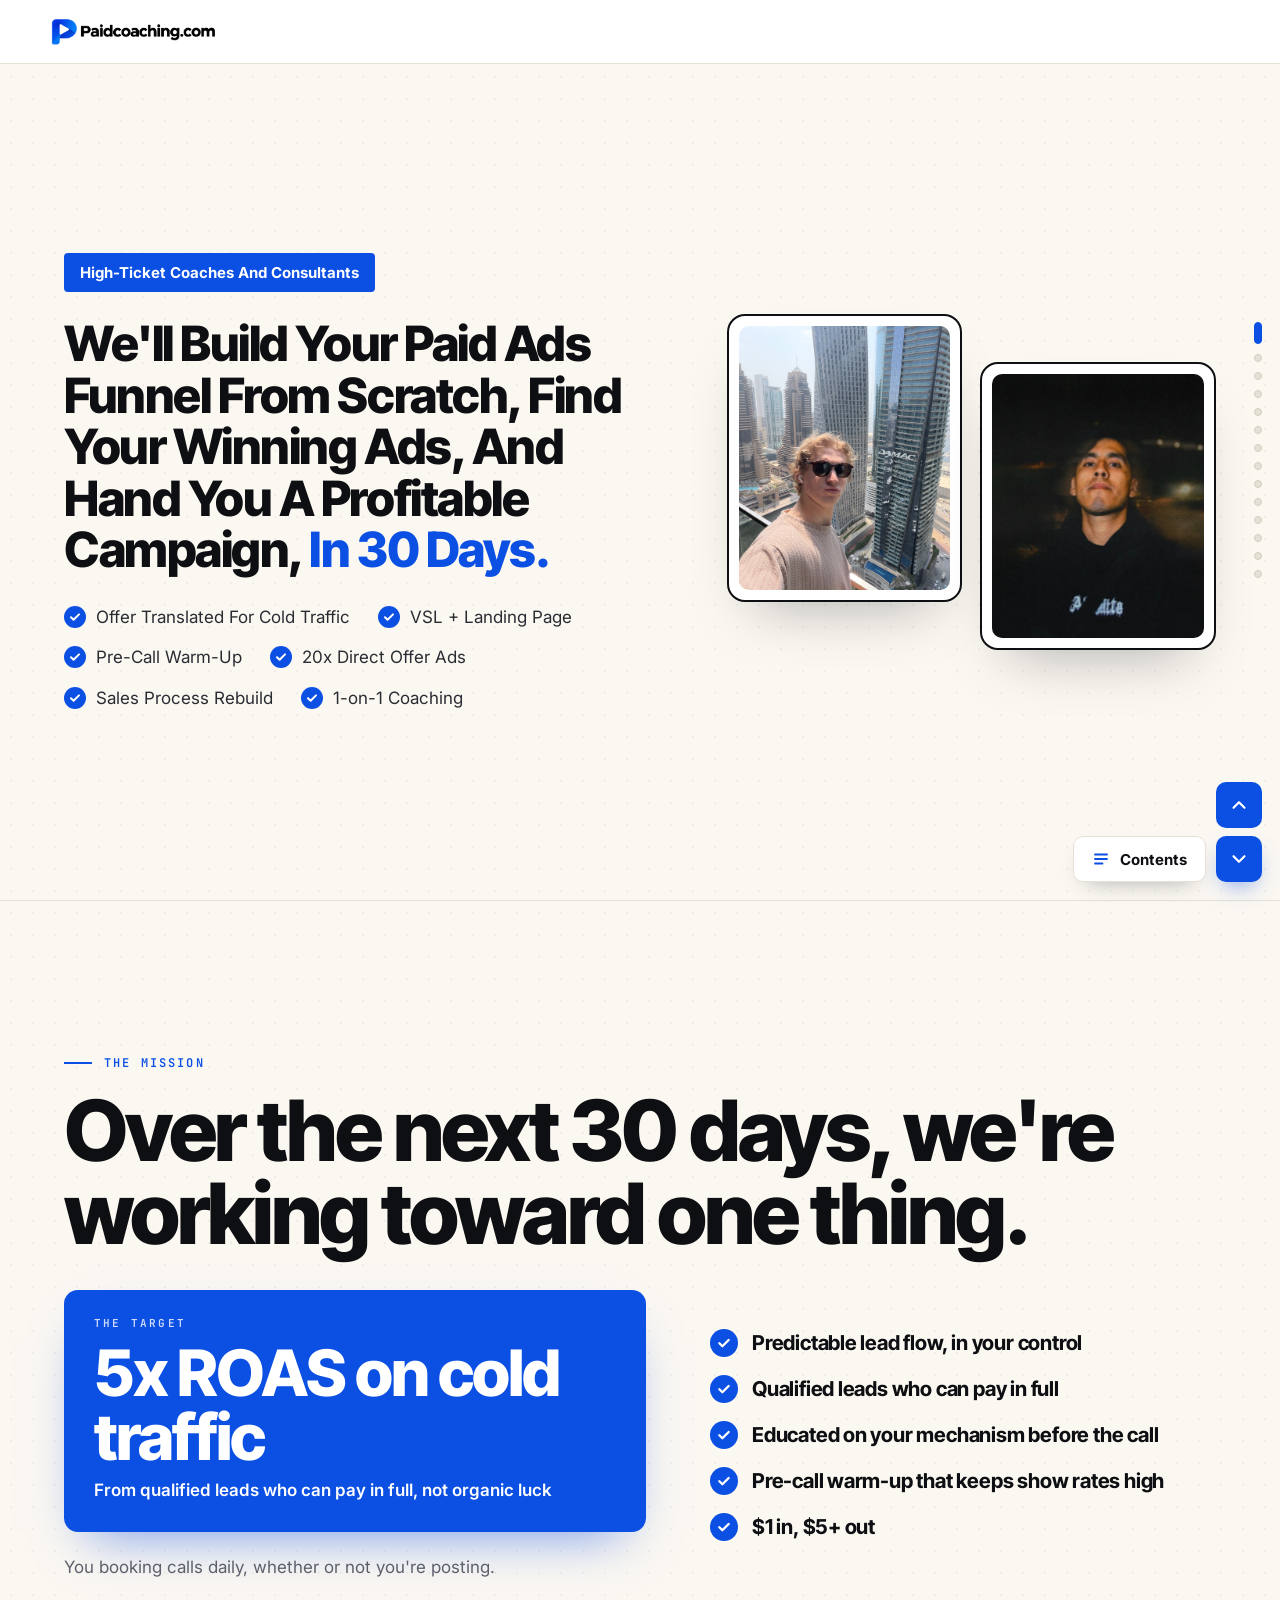
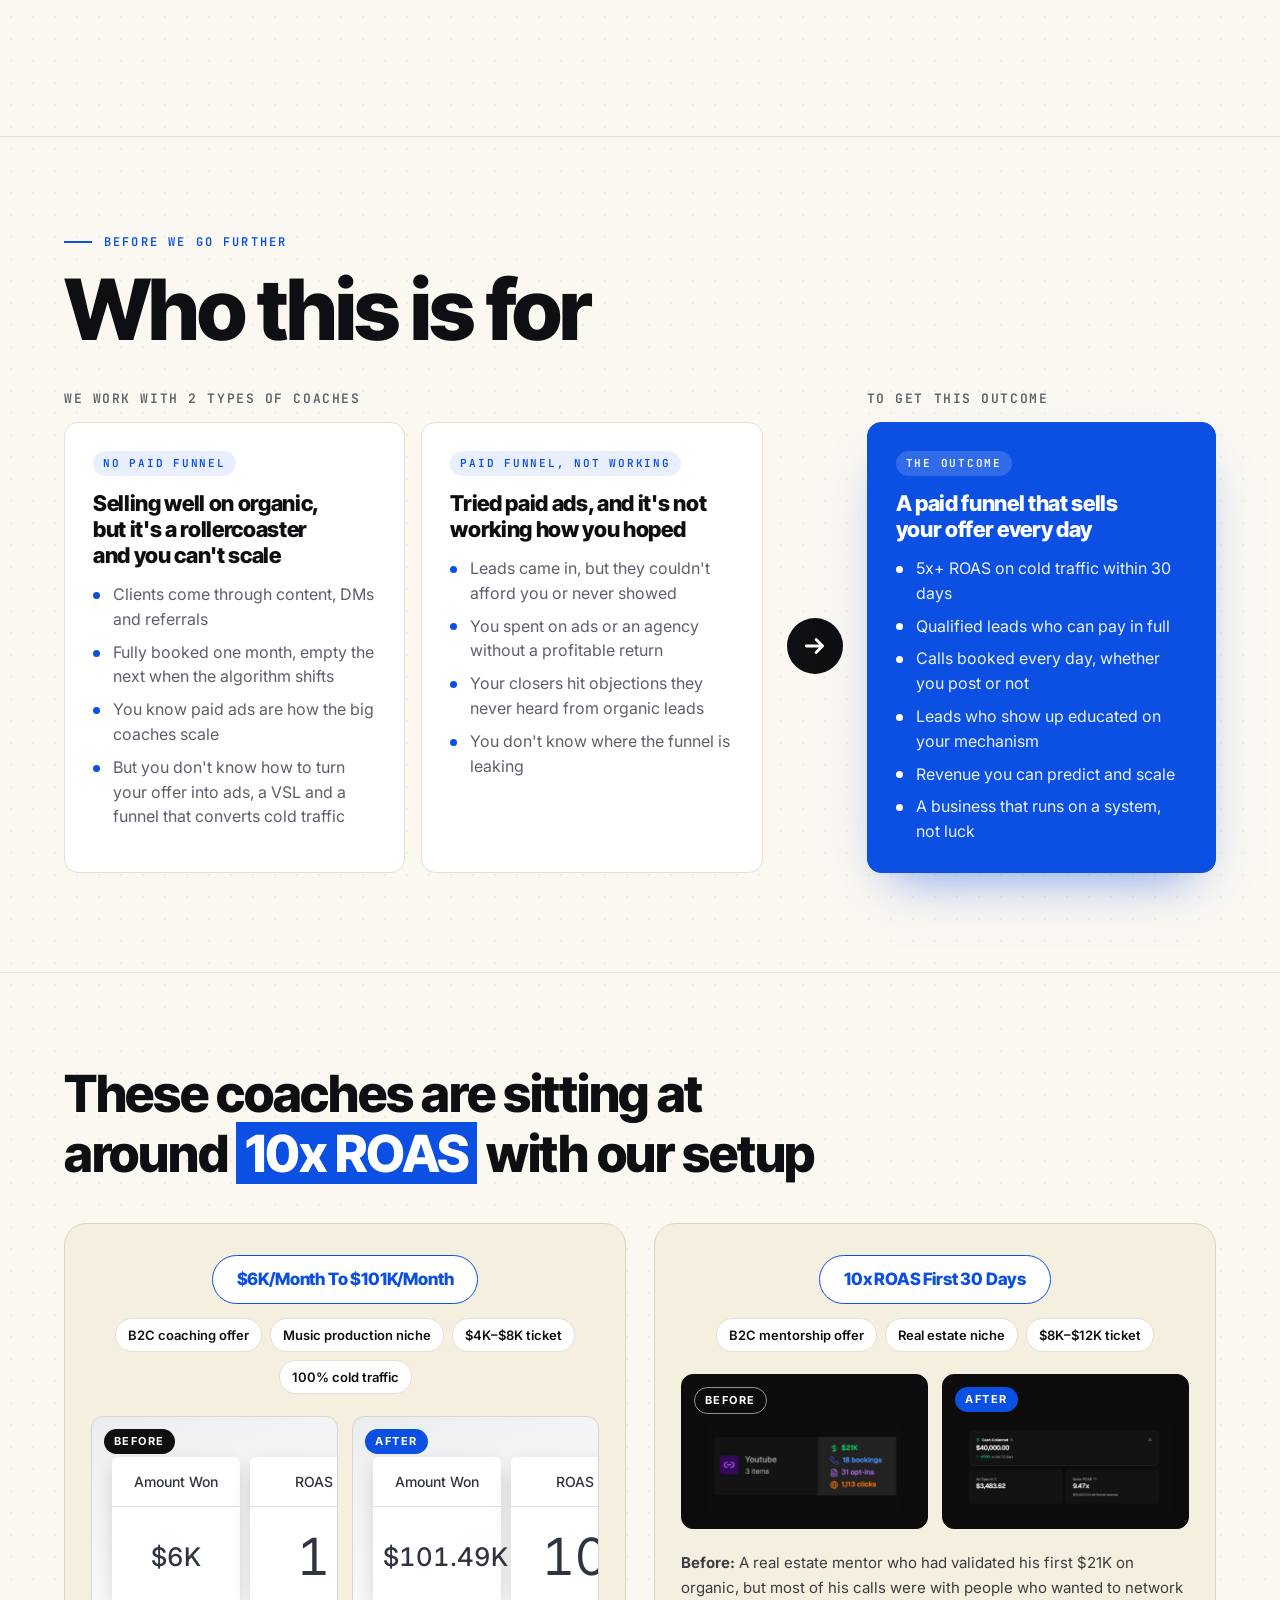
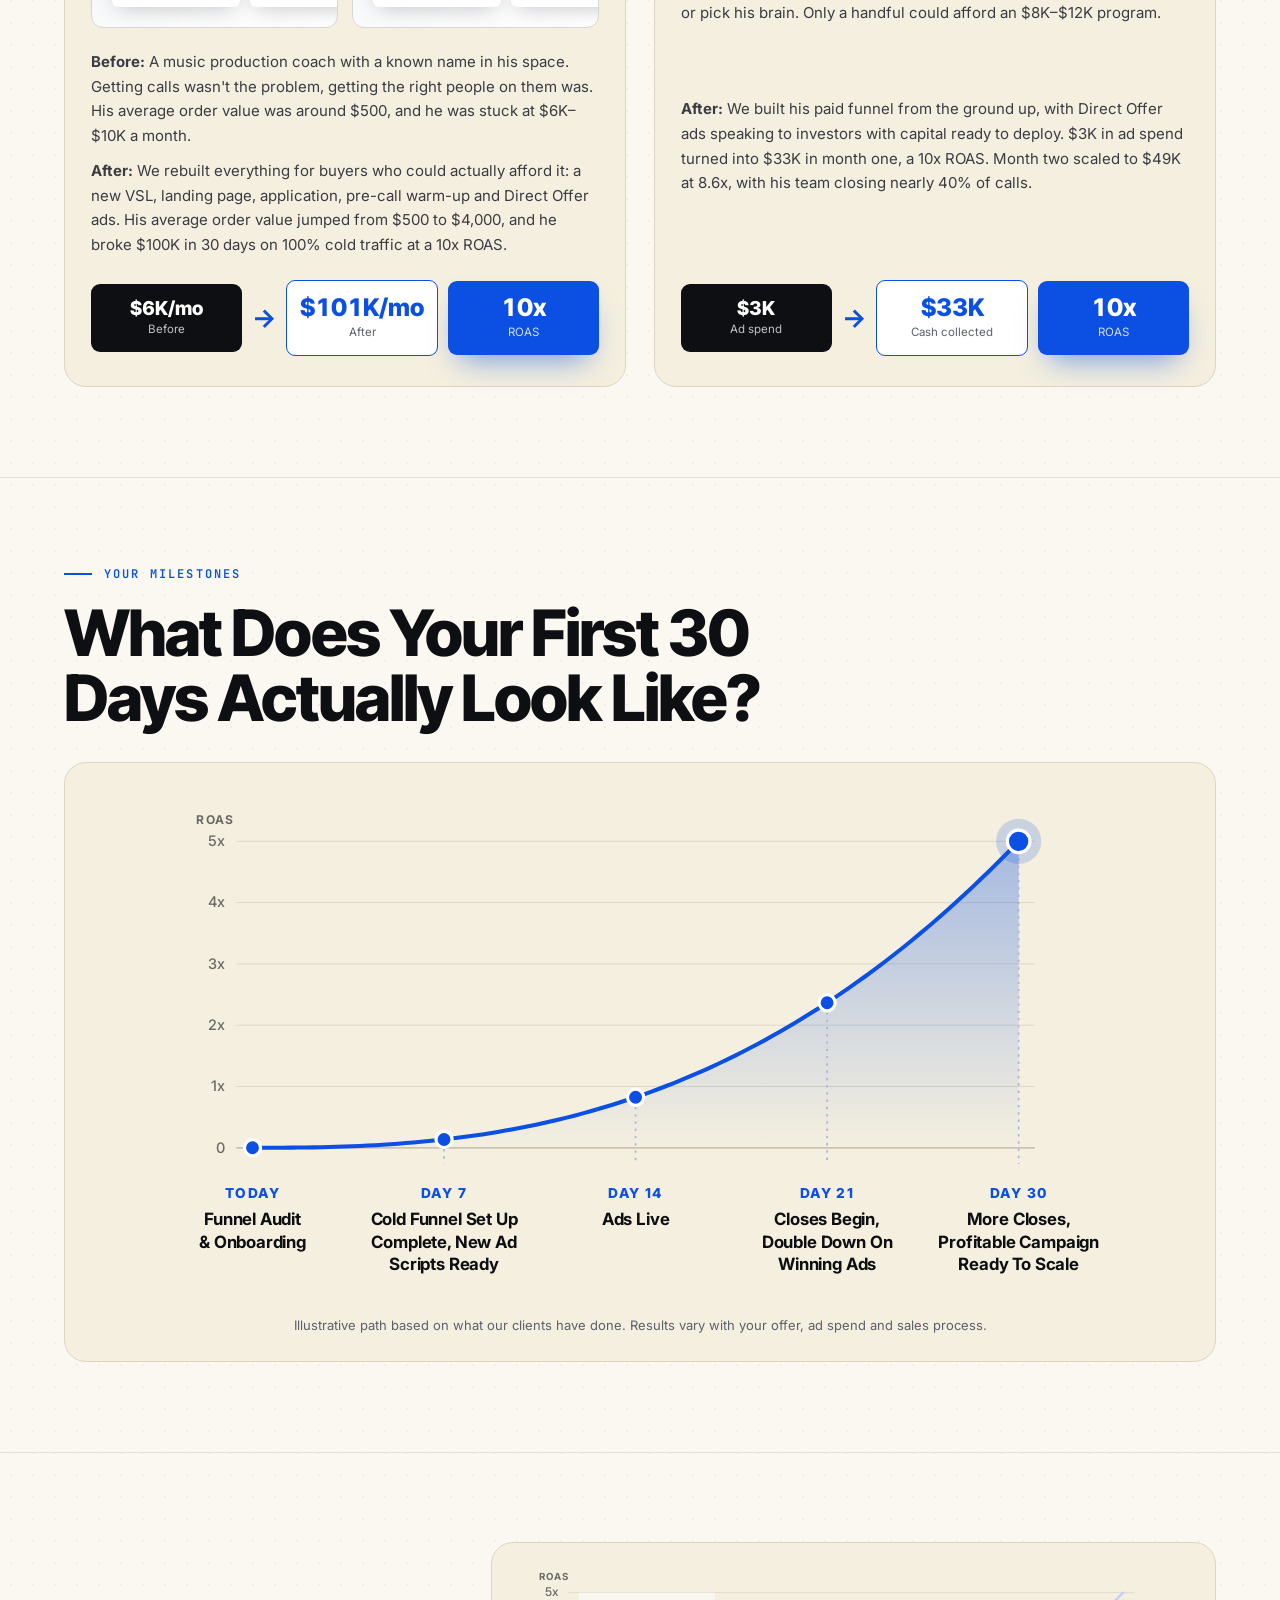
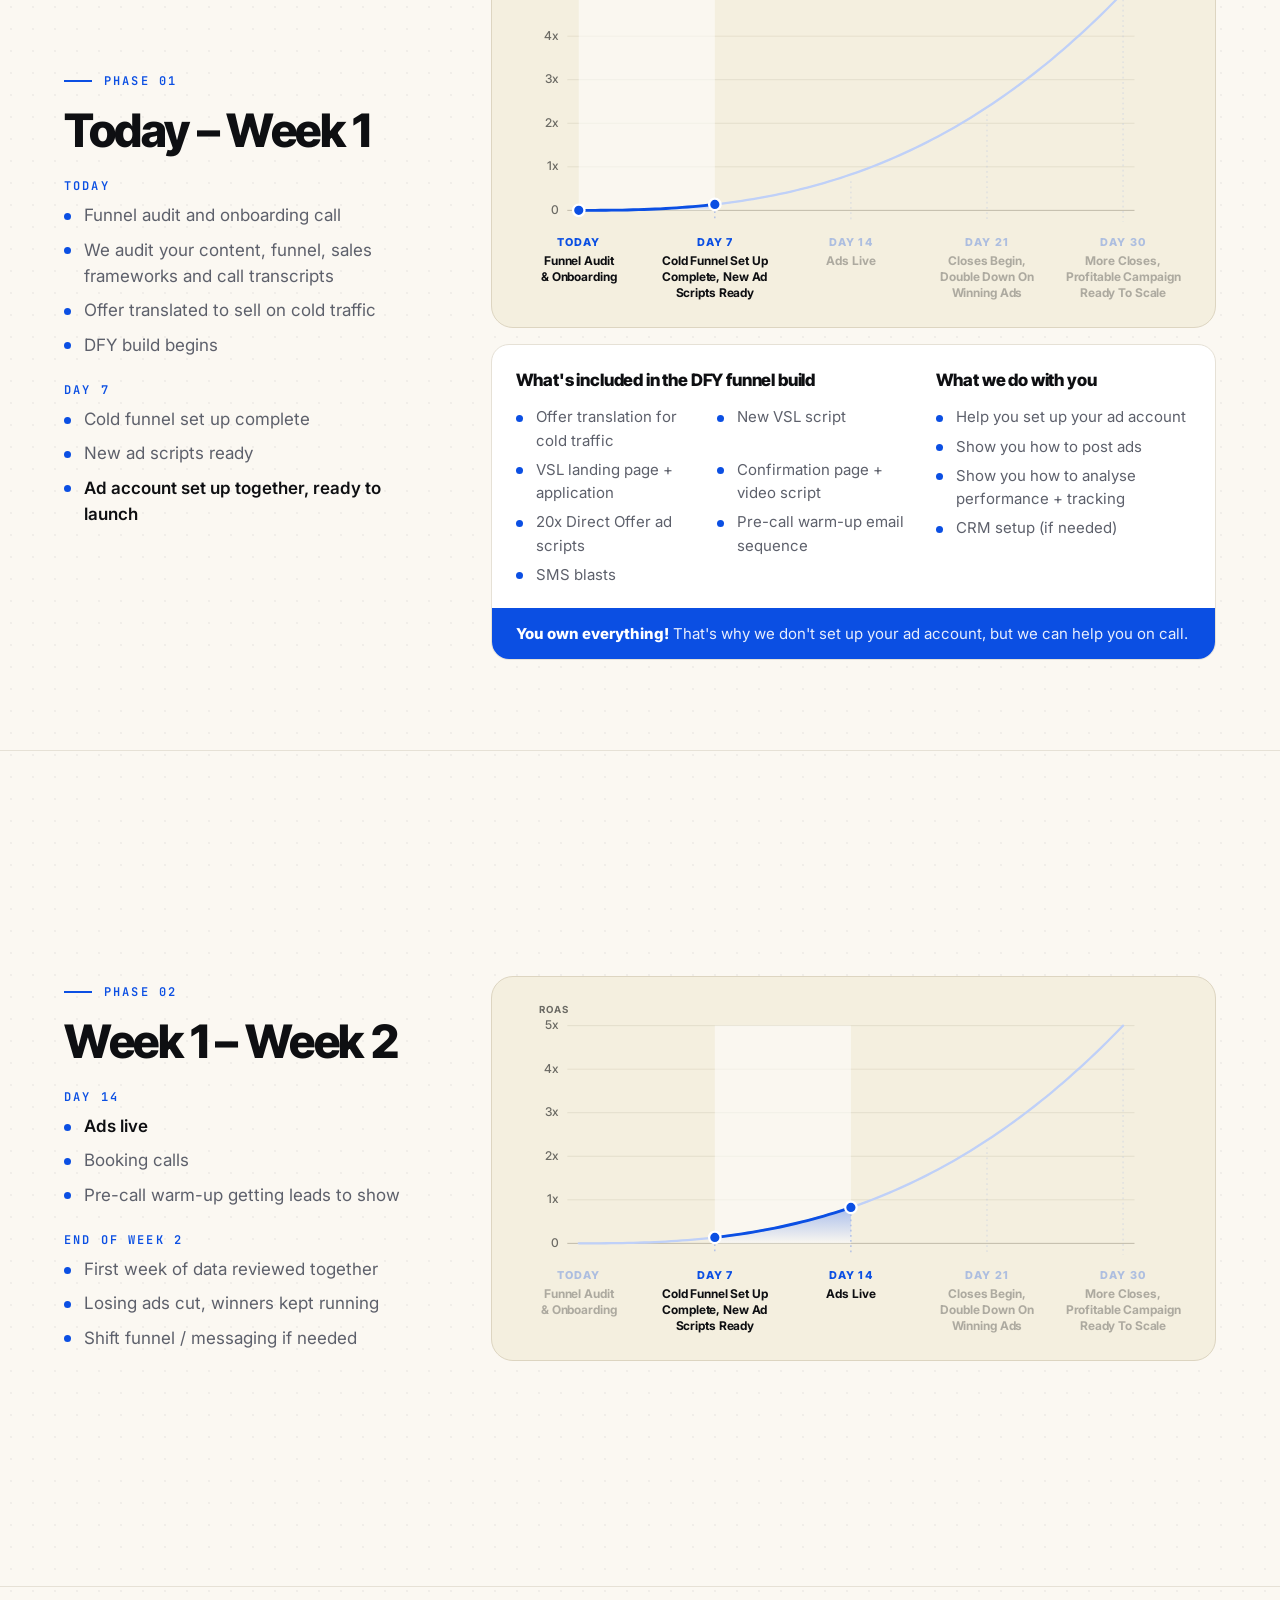
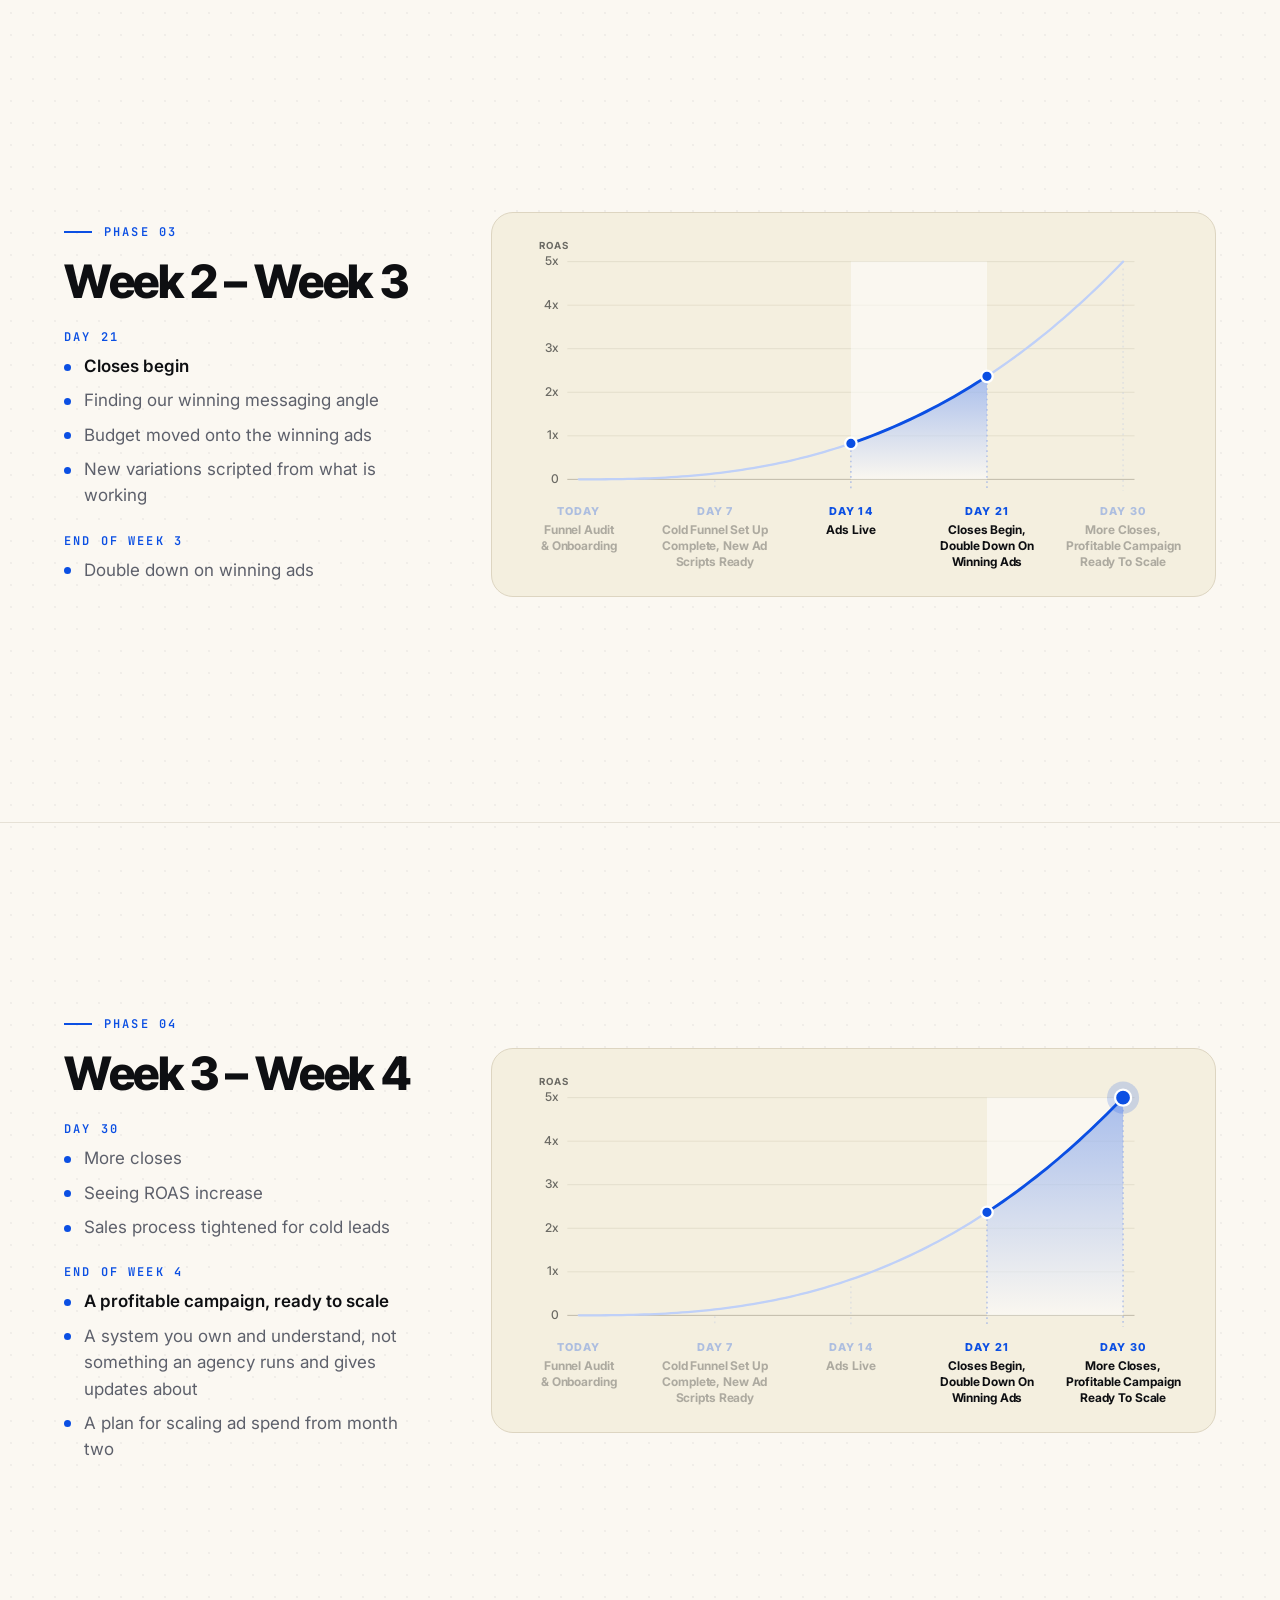
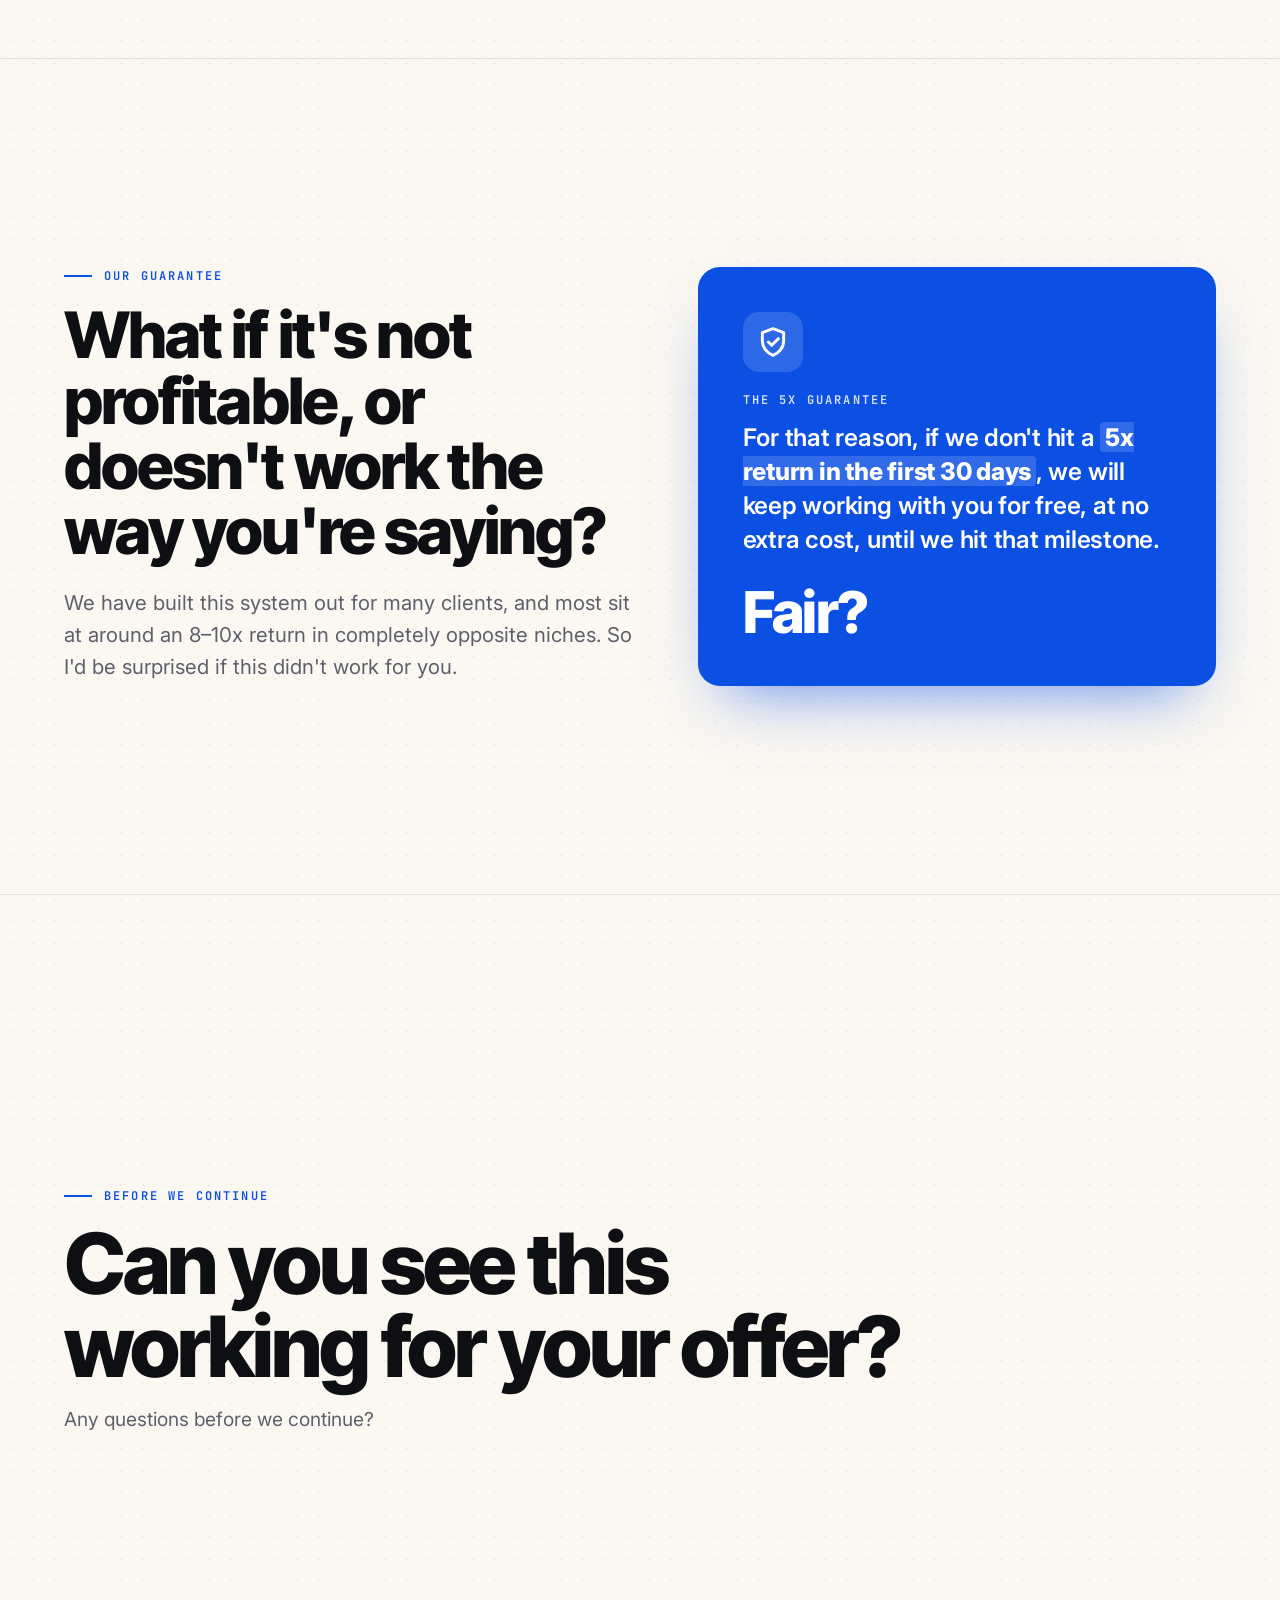
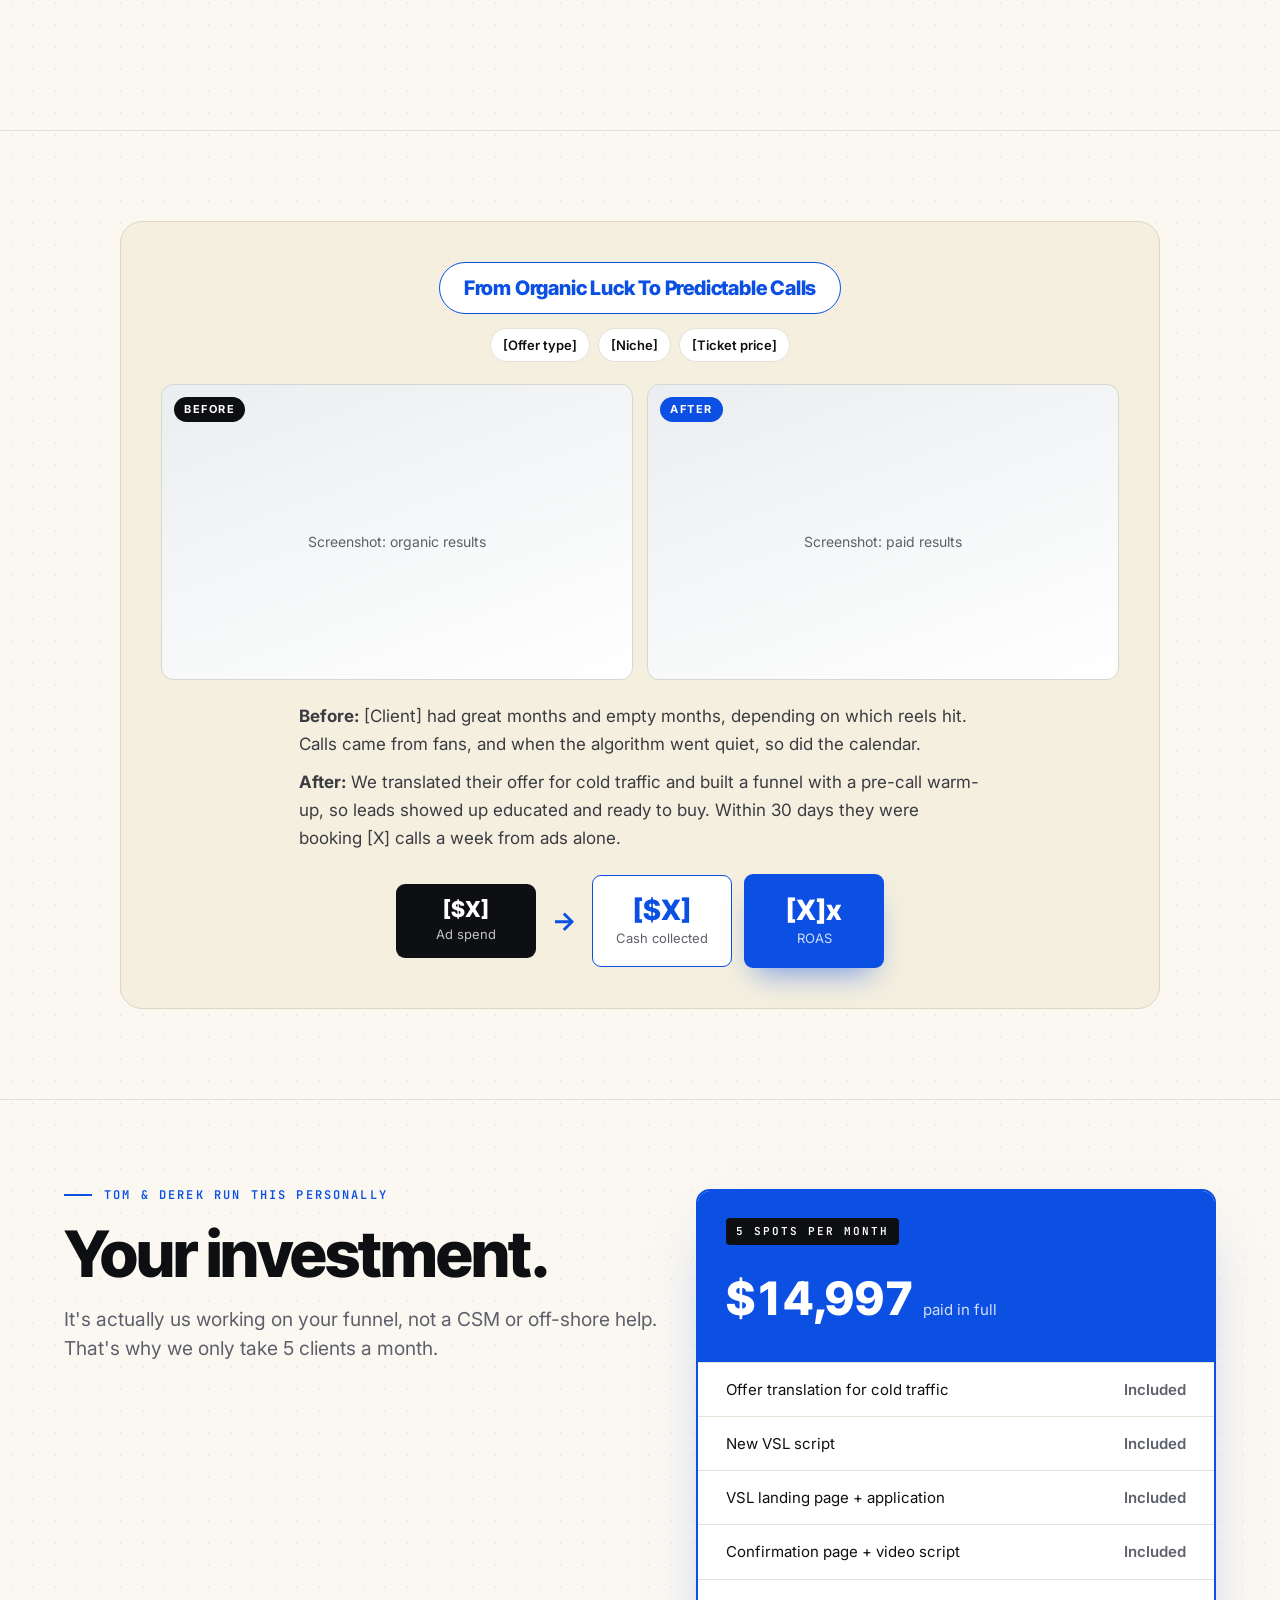
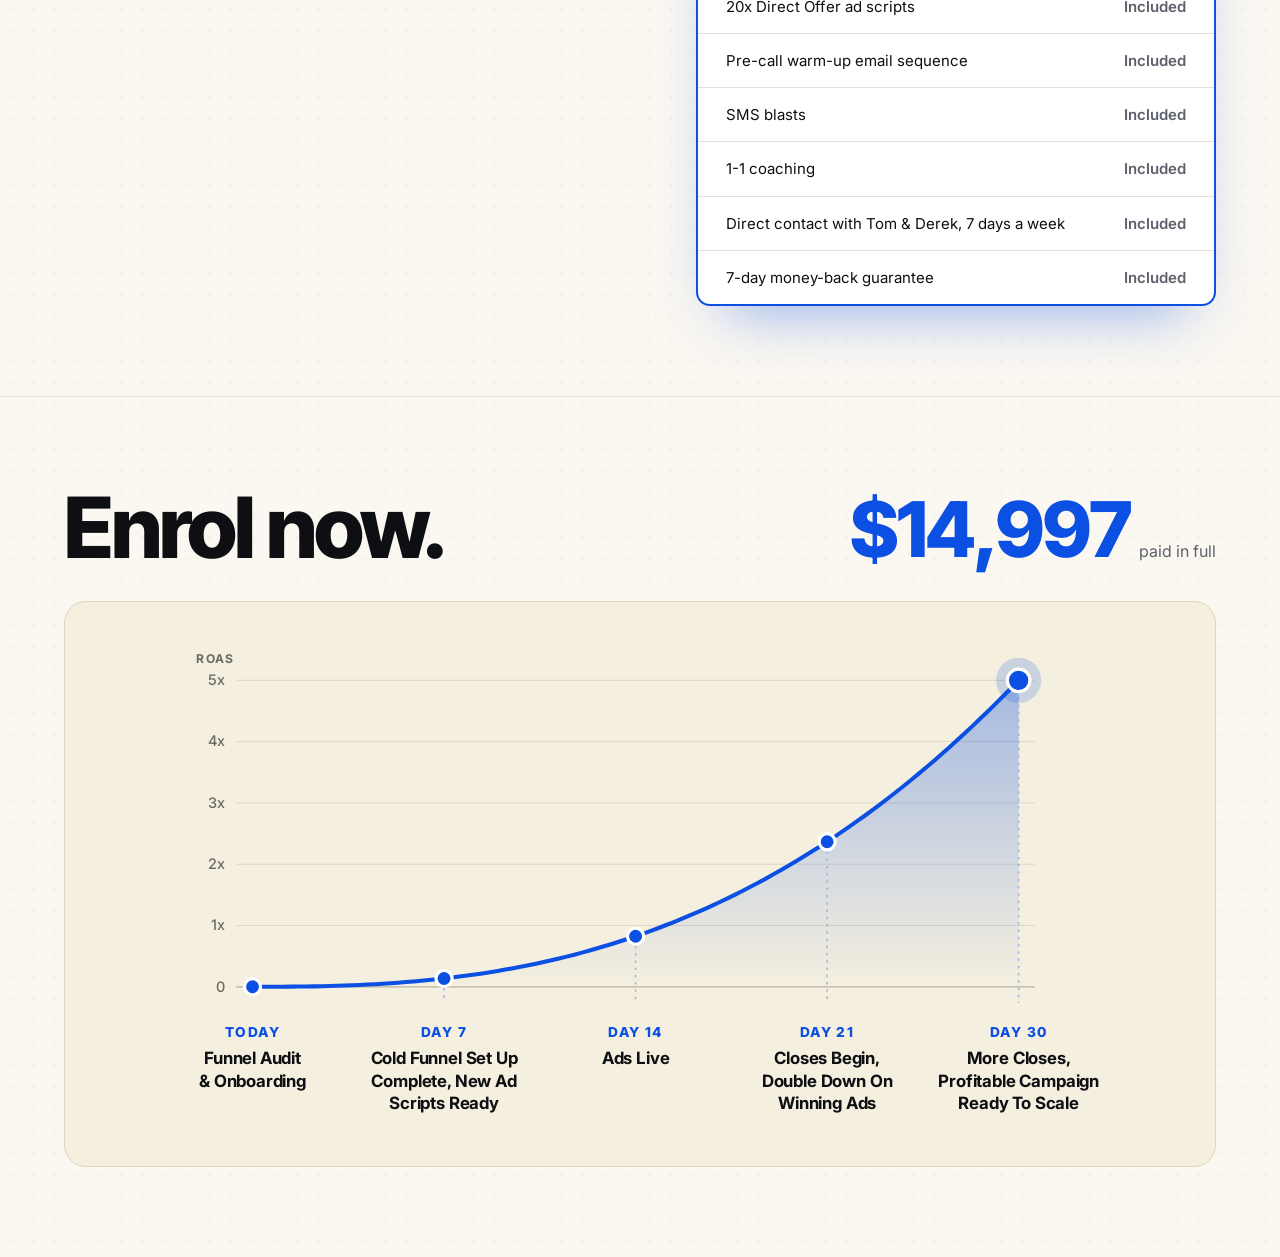
==== commit d21d15f0: "Adapt deck copy to high-ticket coach positioning Copy now matches the new VSL and confirmation page:" ====
--- a/index.html
+++ b/index.html
@@ -108,7 +108,7 @@
   display: inline-block; background: var(--blue); color: #fff;
   font: 700 15px/1 var(--f-body); padding: 12px 16px; border-radius: 4px; margin-bottom: 26px;
 }
-.hero h1 { font-size: clamp(36px, 4.6vw, 66px); font-weight: 800; line-height: 1.06; letter-spacing: -0.03em; }
+.hero h1 { font-size: clamp(32px, 3.8vw, 56px); font-weight: 800; line-height: 1.06; letter-spacing: -0.03em; }
 .photo-frame {
   border: 2px solid var(--ink); border-radius: 18px; padding: 10px; background: var(--surface);
   box-shadow: 0 30px 60px -30px rgba(14, 15, 18, 0.35);
@@ -173,6 +173,10 @@
 .cs-pane { position: relative; border: 1px solid #D8D6D0; border-radius: 12px; overflow: hidden; background: linear-gradient(160deg, #EBEEF0, #FFFFFF); }
 .cs-label { position: absolute; top: 12px; left: 12px; z-index: 1; background: var(--ink); color: #fff; font: 700 11px/1 var(--f-body); letter-spacing: 0.14em; text-transform: uppercase; padding: 7px 10px; border-radius: 999px; }
 .cs-label.paid { background: var(--blue); }
+.cs-pane.dark { background: #0C0C0D; border-color: #0C0C0D; }
+.cs-pane.dark .cs-label:not(.paid) { background: transparent; border: 1px solid rgba(255, 255, 255, 0.55); }
+.cs-pane img.shot { aspect-ratio: 16 / 10; object-fit: contain; padding: 44px 16px 16px; }
+
 .cs-pane img { width: 100%; aspect-ratio: 16 / 10; object-fit: cover; }
 .cs-shot { aspect-ratio: 16 / 10; display: grid; place-items: center; padding: 40px 20px 20px; color: var(--muted); font-size: 14px; text-align: center; }
 .cs-stats { display: flex; gap: 10px; }
@@ -180,7 +184,7 @@
 .cs-stats span { padding: 14px 18px; border-bottom: 1px solid var(--line); color: #2E3440; font-weight: 500; }
 .cs-stats b { flex: 1; display: grid; place-items: center; padding: 26px 10px; font-size: clamp(20px, 2vw, 26px); font-weight: 500; color: #2E3440; font-variant-numeric: tabular-nums; }
 .cs-stats b.huge { font-size: clamp(44px, 5vw, 70px); font-weight: 400; padding-block: 10px; }
-.cs-story { max-width: 62ch; text-align: center; color: #3A3C42; font-size: 17px; line-height: 1.65; }
+.cs-story { max-width: 62ch; text-align: left; display: grid; gap: 10px; color: #3A3C42; font-size: 17px; line-height: 1.65; }
 .cs-eq { display: flex; flex-wrap: wrap; align-items: center; justify-content: center; gap: 12px; }
 .cs-n { min-width: 140px; border-radius: 9px; padding: 13px 18px; text-align: center; display: flex; flex-direction: column; gap: 2px; }
 .cs-n b { font: 800 22px/1.15 var(--f-display); font-variant-numeric: tabular-nums; }
@@ -388,24 +392,23 @@
 <section class="slide" id="hero" data-title="Intro">
   <div class="wrap hero">
     <div>
-      <span class="badge">Organic Coaches Sick And Tired Of Inconsistency</span>
-      <h1>We Will Translate Your Organic Offer To Paid By Building You A Funnel That Gets <span class="blue">5x ROAS In 30 Days</span></h1>
+      <span class="badge">High-Ticket Coaches And Consultants</span>
+      <h1>We'll Build Your Paid Ads Funnel From Scratch, Find Your Winning Ads, And Hand You A Profitable Campaign, <span class="blue">In 30 Days.</span></h1>
       <ul class="checks">
-        <li><span class="tick"><svg viewBox="0 0 12 12"><path d="M2 6.2l2.6 2.6L10 3.4" fill="none" stroke="#fff" stroke-width="2" stroke-linecap="round" stroke-linejoin="round"/></svg></span>20x Ads Scripted</li>
-        <li><span class="tick"><svg viewBox="0 0 12 12"><path d="M2 6.2l2.6 2.6L10 3.4" fill="none" stroke="#fff" stroke-width="2" stroke-linecap="round" stroke-linejoin="round"/></svg></span>Custom Funnel Build</li>
-        <li><span class="tick"><svg viewBox="0 0 12 12"><path d="M2 6.2l2.6 2.6L10 3.4" fill="none" stroke="#fff" stroke-width="2" stroke-linecap="round" stroke-linejoin="round"/></svg></span>Email Sequences</li>
-        <li><span class="tick"><svg viewBox="0 0 12 12"><path d="M2 6.2l2.6 2.6L10 3.4" fill="none" stroke="#fff" stroke-width="2" stroke-linecap="round" stroke-linejoin="round"/></svg></span>VSL Script</li>
-        <li><span class="tick"><svg viewBox="0 0 12 12"><path d="M2 6.2l2.6 2.6L10 3.4" fill="none" stroke="#fff" stroke-width="2" stroke-linecap="round" stroke-linejoin="round"/></svg></span>Offer Adapted To PIF Cold Traffic</li>
+        <li><span class="tick"><svg viewBox="0 0 12 12"><path d="M2 6.2l2.6 2.6L10 3.4" fill="none" stroke="#fff" stroke-width="2" stroke-linecap="round" stroke-linejoin="round"/></svg></span>Offer Translated For Cold Traffic</li>
+        <li><span class="tick"><svg viewBox="0 0 12 12"><path d="M2 6.2l2.6 2.6L10 3.4" fill="none" stroke="#fff" stroke-width="2" stroke-linecap="round" stroke-linejoin="round"/></svg></span>VSL + Landing Page</li>
+        <li><span class="tick"><svg viewBox="0 0 12 12"><path d="M2 6.2l2.6 2.6L10 3.4" fill="none" stroke="#fff" stroke-width="2" stroke-linecap="round" stroke-linejoin="round"/></svg></span>Pre-Call Warm-Up</li>
+        <li><span class="tick"><svg viewBox="0 0 12 12"><path d="M2 6.2l2.6 2.6L10 3.4" fill="none" stroke="#fff" stroke-width="2" stroke-linecap="round" stroke-linejoin="round"/></svg></span>20x Direct Offer Ads</li>
+        <li><span class="tick"><svg viewBox="0 0 12 12"><path d="M2 6.2l2.6 2.6L10 3.4" fill="none" stroke="#fff" stroke-width="2" stroke-linecap="round" stroke-linejoin="round"/></svg></span>Sales Process Rebuild</li>
         <li><span class="tick"><svg viewBox="0 0 12 12"><path d="M2 6.2l2.6 2.6L10 3.4" fill="none" stroke="#fff" stroke-width="2" stroke-linecap="round" stroke-linejoin="round"/></svg></span>1-on-1 Coaching</li>
       </ul>
     </div>
     <div class="photos">
       <div class="photo-frame">
-        <img class="founder-img" src="assets/founder.jpg" alt="Tom on a balcony above Dubai Marina" style="object-position: 34% 50%">
+        <img class="founder-img" src="assets/founder.jpg" alt="Tom Burrows on a balcony above Dubai Marina" style="object-position: 34% 50%">
       </div>
       <div class="photo-frame">
-        <!-- Replace with: <img src="assets/founder-2.jpg" alt="Tom" style="border-radius:10px;aspect-ratio:4/5;object-fit:cover"> -->
-        <div class="slot"><div><strong>Founder photo 2</strong>assets/founder-2.jpg · 4:5</div></div>
+        <img class="founder-img" src="assets/derek.jpg" alt="Derek Hernandez" style="object-position: 54% 30%">
       </div>
     </div>
   </div>
@@ -421,16 +424,16 @@
         <div class="target">
           <div class="label">The target</div>
           <div class="big">5x ROAS on cold traffic</div>
-          <div class="sub">Paid-in-full sales from a funnel that runs without you posting</div>
+          <div class="sub">From qualified leads who can pay in full, not organic luck</div>
         </div>
         <p class="after">You booking calls daily, whether or not you're posting.</p>
       </div>
       <ul class="mission-list">
-        <li><span class="tick"><svg viewBox="0 0 12 12"><path d="M2 6.2l2.6 2.6L10 3.4" fill="none" stroke="#fff" stroke-width="2" stroke-linecap="round" stroke-linejoin="round"/></svg></span>Consistent lead flow in your control</li>
-        <li><span class="tick"><svg viewBox="0 0 12 12"><path d="M2 6.2l2.6 2.6L10 3.4" fill="none" stroke="#fff" stroke-width="2" stroke-linecap="round" stroke-linejoin="round"/></svg></span>Qualified calls</li>
-        <li><span class="tick"><svg viewBox="0 0 12 12"><path d="M2 6.2l2.6 2.6L10 3.4" fill="none" stroke="#fff" stroke-width="2" stroke-linecap="round" stroke-linejoin="round"/></svg></span>Highly educated, committed, and ready to buy</li>
-        <li><span class="tick"><svg viewBox="0 0 12 12"><path d="M2 6.2l2.6 2.6L10 3.4" fill="none" stroke="#fff" stroke-width="2" stroke-linecap="round" stroke-linejoin="round"/></svg></span>High show rates</li>
-        <li><span class="tick"><svg viewBox="0 0 12 12"><path d="M2 6.2l2.6 2.6L10 3.4" fill="none" stroke="#fff" stroke-width="2" stroke-linecap="round" stroke-linejoin="round"/></svg></span>$1 in, $5 out</li>
+        <li><span class="tick"><svg viewBox="0 0 12 12"><path d="M2 6.2l2.6 2.6L10 3.4" fill="none" stroke="#fff" stroke-width="2" stroke-linecap="round" stroke-linejoin="round"/></svg></span>Predictable lead flow, in your control</li>
+        <li><span class="tick"><svg viewBox="0 0 12 12"><path d="M2 6.2l2.6 2.6L10 3.4" fill="none" stroke="#fff" stroke-width="2" stroke-linecap="round" stroke-linejoin="round"/></svg></span>Qualified leads who can pay in full</li>
+        <li><span class="tick"><svg viewBox="0 0 12 12"><path d="M2 6.2l2.6 2.6L10 3.4" fill="none" stroke="#fff" stroke-width="2" stroke-linecap="round" stroke-linejoin="round"/></svg></span>Educated on your mechanism before the call</li>
+        <li><span class="tick"><svg viewBox="0 0 12 12"><path d="M2 6.2l2.6 2.6L10 3.4" fill="none" stroke="#fff" stroke-width="2" stroke-linecap="round" stroke-linejoin="round"/></svg></span>Pre-call warm-up that keeps show rates high</li>
+        <li><span class="tick"><svg viewBox="0 0 12 12"><path d="M2 6.2l2.6 2.6L10 3.4" fill="none" stroke="#fff" stroke-width="2" stroke-linecap="round" stroke-linejoin="round"/></svg></span>$1 in, $5+ out</li>
       </ul>
     </div>
   </div>
@@ -443,26 +446,26 @@
     <h2 class="h-xl">Who this is for</h2>
     <div class="fit">
       <div class="fit-from">
-        <p class="fit-label">People we work with are typically in two scenarios</p>
+        <p class="fit-label">We work with 2 types of coaches</p>
         <div class="fit-pair">
           <div class="fit-box">
-            <span class="fit-tag">Scenario 1</span>
-            <h3>Selling well on organic, but it's inconsistent, and you can't scale</h3>
+            <span class="fit-tag">No paid funnel</span>
+            <h3>Selling well on organic, but it's a rollercoaster and you can't scale</h3>
             <ul class="bul">
-              <li>Clients come through content and DMs</li>
-              <li>Revenue rises and falls with how often you slave away to the algorithm</li>
-              <li>Paid ads is uncharted territory and it seems overwhelming</li>
-              <li>But you know it's what's needed to hit the next level</li>
+              <li>Clients come through content, DMs and referrals</li>
+              <li>Fully booked one month, empty the next when the algorithm shifts</li>
+              <li>You know paid ads are how the big coaches scale</li>
+              <li>But you don't know how to turn your offer into ads, a VSL and a funnel that converts cold traffic</li>
             </ul>
           </div>
           <div class="fit-box">
-            <span class="fit-tag">Scenario 2</span>
+            <span class="fit-tag">Paid funnel, not working</span>
             <h3>Tried paid ads, and it's not working how you hoped</h3>
             <ul class="bul">
-              <li>You know ads are the move, so you're giving it a go</li>
-              <li>You spent on ads or an agency with little to show for it</li>
-              <li>The offer isn't converting on paid because it's built for a warm audience</li>
-              <li>You don't know where things are going wrong</li>
+              <li>Leads came in, but they couldn't afford you or never showed</li>
+              <li>You spent on ads or an agency without a profitable return</li>
+              <li>Your closers hit objections they never heard from organic leads</li>
+              <li>You don't know where the funnel is leaking</li>
             </ul>
           </div>
         </div>
@@ -475,11 +478,11 @@
           <h3>A paid funnel that sells your offer every day</h3>
             <ul class="bul">
               <li>5x+ ROAS on cold traffic within 30 days</li>
-              <li>The foundation is set for scale</li>
-              <li>You stop feeling slaved to the algorithm to get clients</li>
+              <li>Qualified leads who can pay in full</li>
               <li>Calls booked every day, whether you post or not</li>
+              <li>Leads who show up educated on your mechanism</li>
               <li>Revenue you can predict and scale</li>
-              <li>Controlled lead flow and quality</li>
+              <li>A business that runs on a system, not luck</li>
             </ul>
         </div>
       </div>
@@ -490,40 +493,42 @@
 <!-- 3. PROOF -->
 <section class="slide" id="proof" data-title="Client results">
   <div class="wrap">
-    <h2 class="proof-head">These coaches are sitting at around <span class="mark">10–12x ROAS</span> with our setup</h2>
+    <h2 class="proof-head">These coaches are sitting at around <span class="mark">10x ROAS</span> with our setup</h2>
     <div class="cs-stack">
     <article class="cs">
-      <h3 class="cs-title">Bleeding Cash To 12x ROAS</h3>
-      <div class="cs-chips"><span>B2C coaching offer</span><span>Music niche</span><span>$4k–$8k ticket</span><span>100% cold traffic</span></div>
+      <h3 class="cs-title">$6K/Month To $101K/Month</h3>
+      <div class="cs-chips"><span>B2C coaching offer</span><span>Music production niche</span><span>$4K–$8K ticket</span><span>100% cold traffic</span></div>
       <div class="cs-panes">
-        <div class="cs-pane"><span class="cs-label">Organic</span><!-- Replace with <img src="proof/…png" alt=""> --><div class="cs-shot">Screenshot: organic month (DMs, calendar or Stripe)</div></div>
-        <div class="cs-pane"><span class="cs-label paid">Paid</span><div class="cs-shot"><div class="cs-stats"><div><span>Amount Won</span><b>$101.99K</b></div><div><span>ROAS</span><b class="huge">12</b></div></div></div></div>
-      </div>
-      <p class="cs-story">A B2C coaching offer in the music niche, selling at $4k–$8k, running on 100% cold traffic. We rebuilt the funnel, scripted the ads and VSL, and built the backend selling systems. In 30 days, $8,000 of ad spend turned into $97K in cash collected. A 12x return on every dollar.</p>
+        <div class="cs-pane"><span class="cs-label">Before</span><div class="cs-shot"><div class="cs-stats"><div><span>Amount Won</span><b>$6K</b></div><div><span>ROAS</span><b class="huge">1</b></div></div></div></div>
+        <div class="cs-pane"><span class="cs-label paid">After</span><div class="cs-shot"><div class="cs-stats"><div><span>Amount Won</span><b>$101.49K</b></div><div><span>ROAS</span><b class="huge">10</b></div></div></div></div>
+      </div>
+      <div class="cs-story">
+        <p><strong>Before:</strong> A music production coach with a known name in his space. Getting calls wasn't the problem, getting the right people on them was. His average order value was around $500, and he was stuck at $6K–$10K a month.</p>
+        <p><strong>After:</strong> We rebuilt everything for buyers who could actually afford it: a new VSL, landing page, application, pre-call warm-up and Direct Offer ads. His average order value jumped from $500 to $4,000, and he broke $100K in 30 days on 100% cold traffic at a 10x ROAS.</p>
+      </div>
       <div class="cs-eq">
-        <div class="cs-n dark"><b>$8,000</b><span>Ad spend</span></div>
-        <span class="cs-op">+</span>
-        <div class="cs-n dark"><b>30</b><span>Days</span></div>
+        <div class="cs-n dark"><b>$6K/mo</b><span>Before</span></div>
         <span class="cs-op arrow" aria-hidden="true">→</span>
-        <div class="cs-n out"><b>$97K</b><span>Cash collected</span></div>
-        <div class="cs-n win"><b>12x</b><span>ROAS</span></div>
+        <div class="cs-n out"><b>$101K/mo</b><span>After</span></div>
+        <div class="cs-n win"><b>10x</b><span>ROAS</span></div>
       </div>
     </article>
     <article class="cs">
-      <h3 class="cs-title">You Don't Have To Post More To Grow</h3>
-      
+      <h3 class="cs-title">10x ROAS First 30 Days</h3>
+      <div class="cs-chips"><span>B2C mentorship offer</span><span>Real estate niche</span><span>$8K–$12K ticket</span></div>
       <div class="cs-panes">
-        <div class="cs-pane"><span class="cs-label">Organic</span><!-- Replace with <img src="proof/…png" alt=""> --><div class="cs-shot">Screenshot: organic results</div></div>
-        <div class="cs-pane"><span class="cs-label paid">Paid</span><!-- Replace with <img src="proof/…png" alt=""> --><div class="cs-shot">Screenshot: paid results</div></div>
-      </div>
-      <p class="cs-story">[Client] had hit the ceiling of their content. More posts weren't bringing more calls, and every slow week showed up in their revenue. We turned their best organic angles into paid ads and pointed them at a PIF offer built for cold traffic. Same offer, same coach. [$X] in, [$X] out, and a calendar that fills whether they post or not.</p>
+        <div class="cs-pane dark"><span class="cs-label">Before</span><img class="shot" src="assets/proof/real-estate-before.png" alt="Organic YouTube funnel: $21K, 18 bookings, 31 opt-ins, 1,113 clicks"></div>
+        <div class="cs-pane dark"><span class="cs-label paid">After</span><img class="shot" src="assets/proof/real-estate-after.png" alt="Paid funnel: $40,000 cash collected, $3,483.62 ad spend, 9.47x Meta ROAS"></div>
+      </div>
+      <div class="cs-story">
+        <p><strong>Before:</strong> A real estate mentor who had validated his first $21K on organic, but most of his calls were with people who wanted to network or pick his brain. Only a handful could afford an $8K–$12K program.</p>
+        <p><strong>After:</strong> We built his paid funnel from the ground up, with Direct Offer ads speaking to investors with capital ready to deploy. $3K in ad spend turned into $33K in month one, a 10x ROAS. Month two scaled to $49K at 8.6x, with his team closing nearly 40% of calls.</p>
+      </div>
       <div class="cs-eq">
-        <div class="cs-n dark"><b>[$X]</b><span>Ad spend</span></div>
-        <span class="cs-op">+</span>
-        <div class="cs-n dark"><b>[X]</b><span>PIF sales</span></div>
+        <div class="cs-n dark"><b>$3K</b><span>Ad spend</span></div>
         <span class="cs-op arrow" aria-hidden="true">→</span>
-        <div class="cs-n out"><b>[$X]</b><span>Cash collected</span></div>
-        <div class="cs-n win"><b>[X]x</b><span>ROAS</span></div>
+        <div class="cs-n out"><b>$33K</b><span>Cash collected</span></div>
+        <div class="cs-n win"><b>10x</b><span>ROAS</span></div>
       </div>
     </article>
     </div>
@@ -550,11 +555,11 @@
       <h2 class="h-lg">Today – Week 1</h2>
       <div class="step">
         <div class="step-label">Today</div>
-        <ul class="bul"><li>Onboarding call and full audit of your offer</li><li>Offer adapted to sell itself on cold traffic</li><li>DFY build begins</li></ul>
+        <ul class="bul"><li>Funnel audit and onboarding call</li><li>We audit your content, funnel, sales frameworks and call transcripts</li><li>Offer translated to sell on cold traffic</li><li>DFY build begins</li></ul>
       </div>
       <div class="step">
-        <div class="step-label">Week 1</div>
-        <ul class="bul"><li>DFY setup complete</li><li>Ads live</li><li class="key">Calls being booked</li></ul>
+        <div class="step-label">Day 7</div>
+        <ul class="bul"><li>Cold funnel set up complete</li><li>New ad scripts ready</li><li class="key">Ad account set up together, ready to launch</li></ul>
       </div>
     </div>
     <div class="phase-right">
@@ -565,7 +570,7 @@
         <div class="dfy-cols">
           <div>
             <h3>What's included in the DFY funnel build</h3>
-            <ul class="bul dfy-two"><li>Offer adaption to cold traffic</li><li>New VSL script</li><li>Main VSL page</li><li>Confirmation page + video script</li><li>20x first ad scripts</li><li>Email sequence</li><li>SMS blasts</li></ul>
+            <ul class="bul dfy-two"><li>Offer translation for cold traffic</li><li>New VSL script</li><li>VSL landing page + application</li><li>Confirmation page + video script</li><li>20x Direct Offer ad scripts</li><li>Pre-call warm-up email sequence</li><li>SMS blasts</li></ul>
           </div>
           <div>
             <h3>What we do with you</h3>
@@ -585,12 +590,12 @@
       <div class="eyebrow">Phase 02</div>
       <h2 class="h-lg">Week 1 – Week 2</h2>
       <div class="step">
-        <div class="step-label">Week 2</div>
-        <ul class="bul"><li>Booking calls</li><li>Seeing the funnel flow</li><li class="key">Closing some deals</li></ul>
+        <div class="step-label">Day 14</div>
+        <ul class="bul"><li class="key">Ads live</li><li>Booking calls</li><li>Pre-call warm-up getting leads to show</li></ul>
       </div>
       <div class="step">
         <div class="step-label">End of week 2</div>
-        <ul class="bul"><li>Full week of spend</li><li>First week of data reviewed together</li><li>Losing ads cut, winners kept running</li><li>Shift funnel / messaging if needed</li></ul>
+        <ul class="bul"><li>First week of data reviewed together</li><li>Losing ads cut, winners kept running</li><li>Shift funnel / messaging if needed</li></ul>
       </div>
     </div>
     <div class="roas-card phase-chart">
@@ -606,12 +611,12 @@
       <div class="eyebrow">Phase 03</div>
       <h2 class="h-lg">Week 2 – Week 3</h2>
       <div class="step">
-        <div class="step-label">Week 3</div>
-        <ul class="bul"><li>Few changes being made if necessary</li><li>Finding our winning messaging angle</li><li>Budget moved onto the winning ads</li><li>New variations scripted from what is working</li></ul>
+        <div class="step-label">Day 21</div>
+        <ul class="bul"><li class="key">Closes begin</li><li>Finding our winning messaging angle</li><li>Budget moved onto the winning ads</li><li>New variations scripted from what is working</li></ul>
       </div>
       <div class="step">
         <div class="step-label">End of week 3</div>
-        <ul class="bul"><li class="key">Double down on what's working</li></ul>
+        <ul class="bul"><li>Double down on winning ads</li></ul>
       </div>
     </div>
     <div class="roas-card phase-chart">
@@ -627,12 +632,12 @@
       <div class="eyebrow">Phase 04</div>
       <h2 class="h-lg">Week 3 – Week 4</h2>
       <div class="step">
-        <div class="step-label">Week 4</div>
-        <ul class="bul"><li>Closing more prospects</li><li>Seeing ROAS increase</li><li>Doubling down on winning formats</li></ul>
+        <div class="step-label">Day 30</div>
+        <ul class="bul"><li>More closes</li><li>Seeing ROAS increase</li><li>Sales process tightened for cold leads</li></ul>
       </div>
       <div class="step">
         <div class="step-label">End of week 4</div>
-        <ul class="bul"><li class="key">A profitable 5x ROAS paid funnel</li><li>A system you own and understand, not something an agency runs and gives updates about</li><li>A plan for scaling ad spend from month two</li></ul>
+        <ul class="bul"><li class="key">A profitable campaign, ready to scale</li><li>A system you own and understand, not something an agency runs and gives updates about</li><li>A plan for scaling ad spend from month two</li></ul>
       </div>
     </div>
     <div class="roas-card phase-chart">
@@ -647,7 +652,7 @@
     <div>
       <div class="eyebrow">Our guarantee</div>
       <h2 class="h-lg">What if it's not profitable, or doesn't work the way you're saying?</h2>
-      <p class="lede">We have built this system out for many clients, and most sit at around an 8–10x return in the most opposing niches you can think of. So I'd be surprised if this didn't work for you.</p>
+      <p class="lede">We have built this system out for many clients, and most sit at around an 8–10x return in completely opposite niches. So I'd be surprised if this didn't work for you.</p>
     </div>
     <div class="gtee-card">
       <div class="gtee-seal" aria-hidden="true"><svg viewBox="0 0 24 24" fill="none" stroke="currentColor" stroke-width="2.2" stroke-linecap="round" stroke-linejoin="round"><path d="M12 2l8 3v6c0 5-3.4 9.4-8 11-4.6-1.6-8-6-8-11V5z"/><path d="M8.5 12l2.5 2.5 5-5"/></svg></div>
@@ -671,17 +676,18 @@
 <section class="slide" id="result" data-title="Another client result">
   <div class="wrap">
     <article class="cs">
-      <h3 class="cs-title">Stop Letting The Algorithm Decide Your Income</h3>
-      
+      <h3 class="cs-title">From Organic Luck To Predictable Calls</h3>
+      <div class="cs-chips"><span>[Offer type]</span><span>[Niche]</span><span>[Ticket price]</span></div>
       <div class="cs-panes">
-        <div class="cs-pane"><span class="cs-label">Organic</span><!-- Replace with <img src="proof/…png" alt=""> --><div class="cs-shot">Screenshot: organic results</div></div>
-        <div class="cs-pane"><span class="cs-label paid">Paid</span><!-- Replace with <img src="proof/…png" alt=""> --><div class="cs-shot">Screenshot: paid results</div></div>
-      </div>
-      <p class="cs-story">[Client] had great months and empty months, and no way of knowing which was coming. One post would go viral, the next ten wouldn't, and their revenue followed. We built a paid funnel that runs every day regardless of reach. Within 30 days they were booking [X] calls a week from ads alone, and the swings were gone.</p>
+        <div class="cs-pane"><span class="cs-label">Before</span><!-- Replace with <img src="proof/…png" alt=""> --><div class="cs-shot">Screenshot: organic results</div></div>
+        <div class="cs-pane"><span class="cs-label paid">After</span><!-- Replace with <img src="proof/…png" alt=""> --><div class="cs-shot">Screenshot: paid results</div></div>
+      </div>
+      <div class="cs-story">
+        <p><strong>Before:</strong> [Client] had great months and empty months, depending on which reels hit. Calls came from fans, and when the algorithm went quiet, so did the calendar.</p>
+        <p><strong>After:</strong> We translated their offer for cold traffic and built a funnel with a pre-call warm-up, so leads showed up educated and ready to buy. Within 30 days they were booking [X] calls a week from ads alone.</p>
+      </div>
       <div class="cs-eq">
         <div class="cs-n dark"><b>[$X]</b><span>Ad spend</span></div>
-        <span class="cs-op">+</span>
-        <div class="cs-n dark"><b>[X]</b><span>Calls / week</span></div>
         <span class="cs-op arrow" aria-hidden="true">→</span>
         <div class="cs-n out"><b>[$X]</b><span>Cash collected</span></div>
         <div class="cs-n win"><b>[X]x</b><span>ROAS</span></div>
@@ -694,9 +700,9 @@
 <section class="slide" id="investment" data-title="Your investment">
   <div class="wrap price-grid">
     <div>
-      <div class="eyebrow">Tom runs this personally</div>
+      <div class="eyebrow">Tom &amp; Derek run this personally</div>
       <h2 class="h-lg">Your investment.</h2>
-      <p class="lede">A handful of spots open at a time.</p>
+      <p class="lede">It's actually us working on your funnel, not a CSM or off-shore help. That's why we only take 5 clients a month.</p>
     </div>
     <div class="card plan best">
       <div class="top">
@@ -704,15 +710,15 @@
         <div class="opt"><span class="amt">$14,997</span><span class="small">paid in full</span></div>
       </div>
       <ul class="rows">
-        <li><span>Offer adaption to cold traffic</span><span class="yes">Included</span></li>
+        <li><span>Offer translation for cold traffic</span><span class="yes">Included</span></li>
         <li><span>New VSL script</span><span class="yes">Included</span></li>
-        <li><span>Main VSL page</span><span class="yes">Included</span></li>
+        <li><span>VSL landing page + application</span><span class="yes">Included</span></li>
         <li><span>Confirmation page + video script</span><span class="yes">Included</span></li>
-        <li><span>20x first ad scripts</span><span class="yes">Included</span></li>
-        <li><span>Email sequence</span><span class="yes">Included</span></li>
+        <li><span>20x Direct Offer ad scripts</span><span class="yes">Included</span></li>
+        <li><span>Pre-call warm-up email sequence</span><span class="yes">Included</span></li>
         <li><span>SMS blasts</span><span class="yes">Included</span></li>
         <li><span>1-1 coaching</span><span class="yes">Included</span></li>
-        <li><span>Direct contact with Tom, 7 days a week</span><span class="yes">Included</span></li>
+        <li><span>Direct contact with Tom &amp; Derek, 7 days a week</span><span class="yes">Included</span></li>
         <li><span>7-day money-back guarantee</span><span class="yes">Included</span></li>
       </ul>
     </div>
@@ -739,19 +745,19 @@
   /* ---------- 30-day ROAS chart ---------- */
   var RW = 1200, RH = 620, RL = 120, RR = 1070, RT = 50, RB = 430, RMAX = 5;
   var WEEKS = [
-    { tag: 'TODAY', lines: ['Onboarding', '& Audit'] },
-    { tag: 'WEEK 1', lines: ['DFY Setup Complete,', 'Ads Live'] },
-    { tag: 'WEEK 2', lines: ['Performance Review', '& Iteration'] },
-    { tag: 'WEEK 3', lines: ['Double Down'] },
-    { tag: 'WEEK 4', lines: ['A Profitable 5x', 'ROAS Paid Funnel'] }
+    { tag: 'TODAY', lines: ['Funnel Audit', '& Onboarding'] },
+    { tag: 'DAY 7', lines: ['Cold Funnel Set Up', 'Complete, New Ad', 'Scripts Ready'] },
+    { tag: 'DAY 14', lines: ['Ads Live'] },
+    { tag: 'DAY 21', lines: ['Closes Begin,', 'Double Down On', 'Winning Ads'] },
+    { tag: 'DAY 30', lines: ['More Closes,', 'Profitable Campaign', 'Ready To Scale'] }
   ];
-  function rf(t) { return RMAX * Math.pow(t, 2.2); }        // t runs 0..1 across the 4 weeks
+  function rf(t) { return RMAX * Math.pow(t, 2.6); }        // t runs 0..1 across the 4 weeks
   function rx(t) { return RL + (RR - RL) * t; }
   function ry(v) { return RB - (RB - RT) * v / RMAX; }
   function buildRoas(el, idx) {
     var rg = el.dataset.range ? el.dataset.range.split(',').map(Number) : null;
     var t0 = rg ? rg[0] / 4 : 0, t1 = rg ? rg[1] / 4 : 1;
-    var id = 'rg' + idx, s = '<svg viewBox="0 0 ' + RW + ' ' + RH + '" role="img" aria-label="Illustrative ROAS climbing from 0 to 5x over the first 4 weeks">';
+    var id = 'rg' + idx, s = '<svg viewBox="0 0 ' + RW + ' ' + RH + '" role="img" aria-label="Illustrative ROAS climbing from 0 to 5x over the first 30 days">';
     s += '<defs><linearGradient id="' + id + '" x1="0" y1="0" x2="0" y2="1"><stop offset="0" stop-color="#0B4FE3" stop-opacity="0.34"/><stop offset="1" stop-color="#0B4FE3" stop-opacity="0"/></linearGradient></defs>';
     s += '<text class="r-axis" x="' + (RL - 70) + '" y="' + (RT - 22) + '">ROAS</text>';
     for (var v = 0; v <= RMAX; v++) {
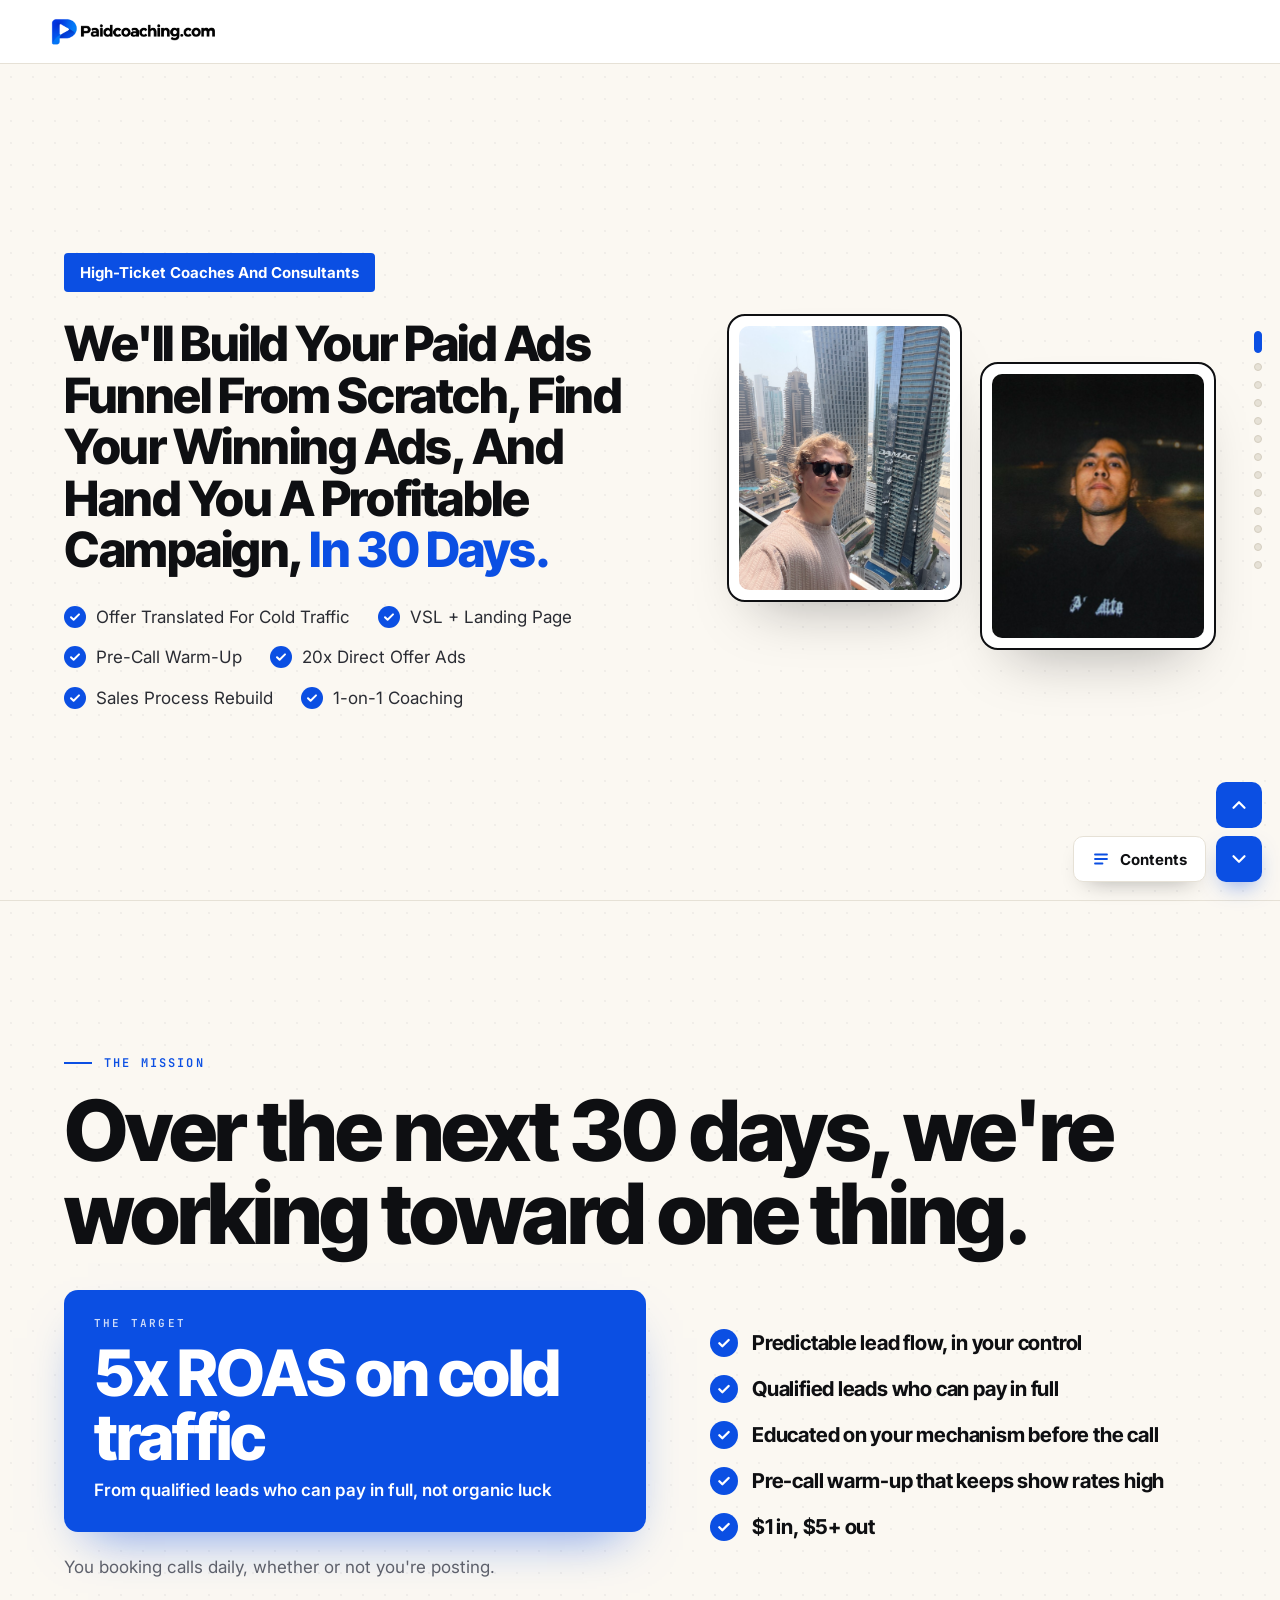
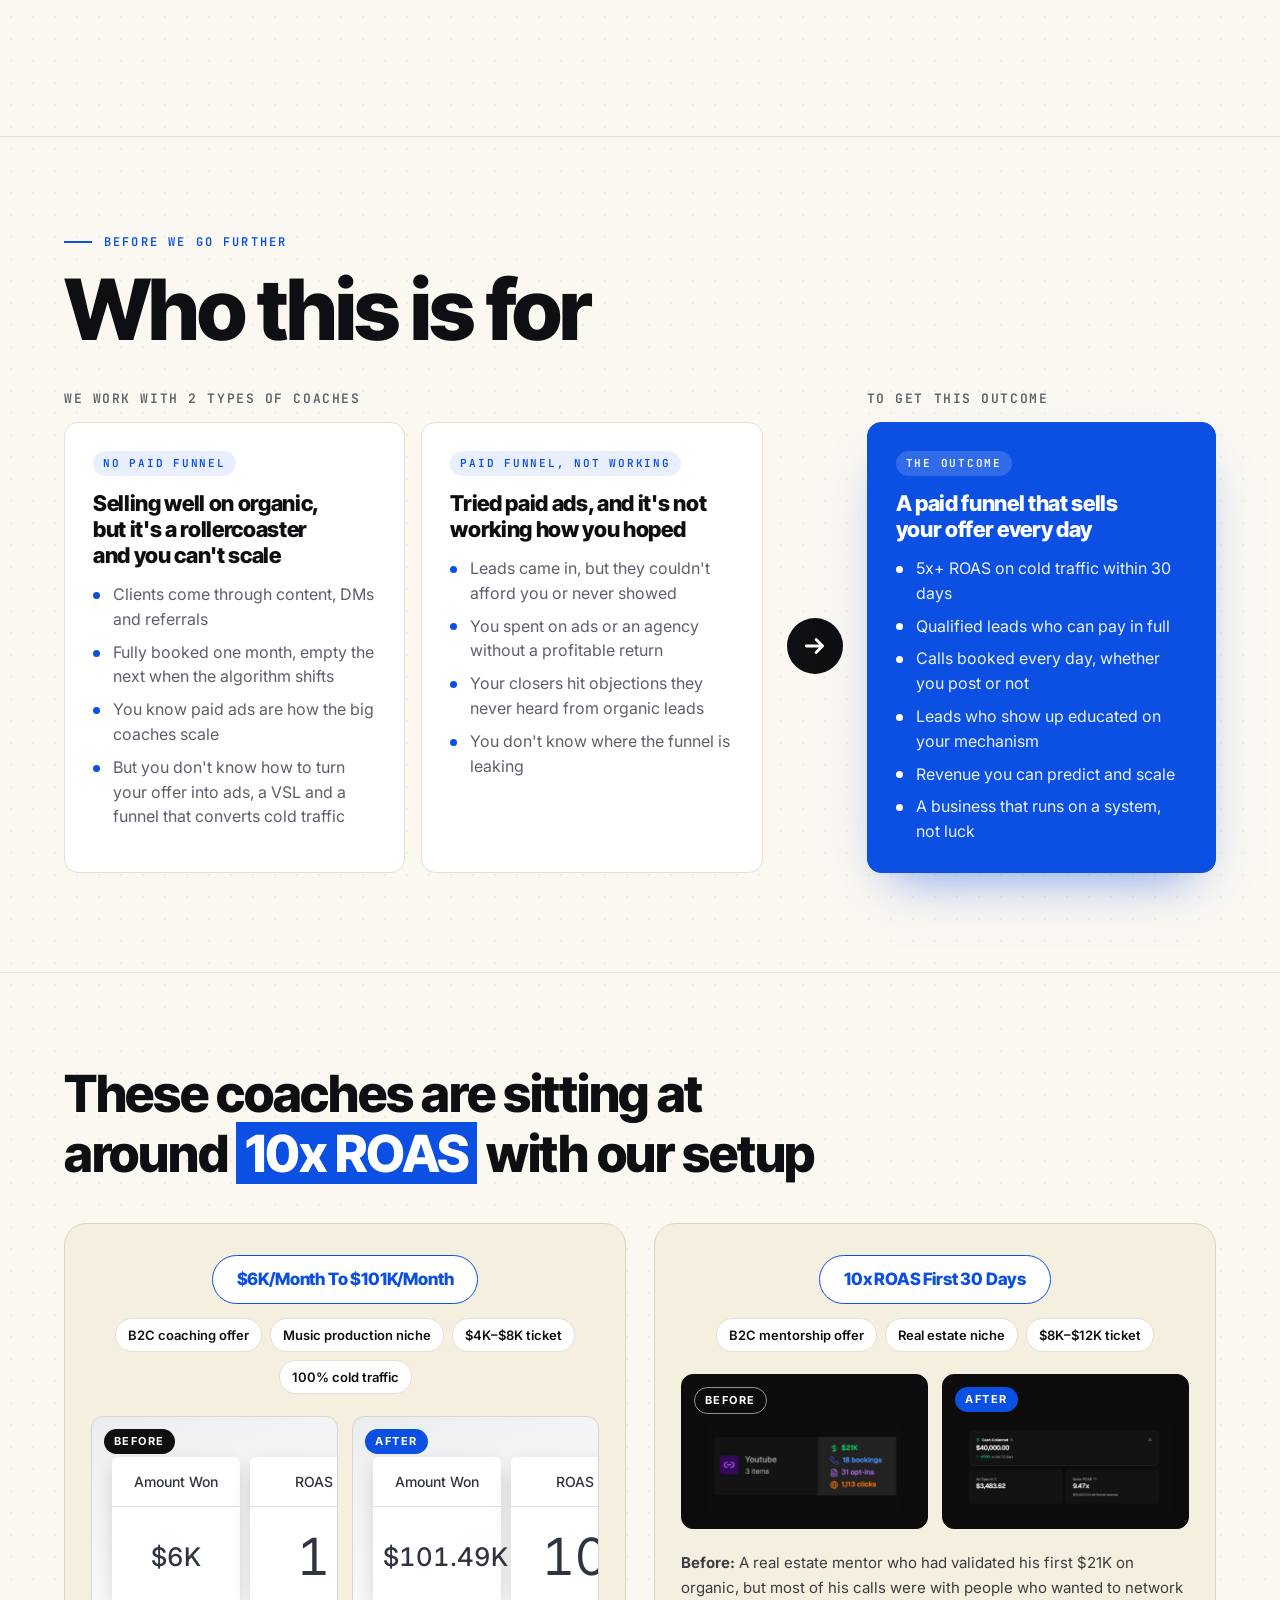
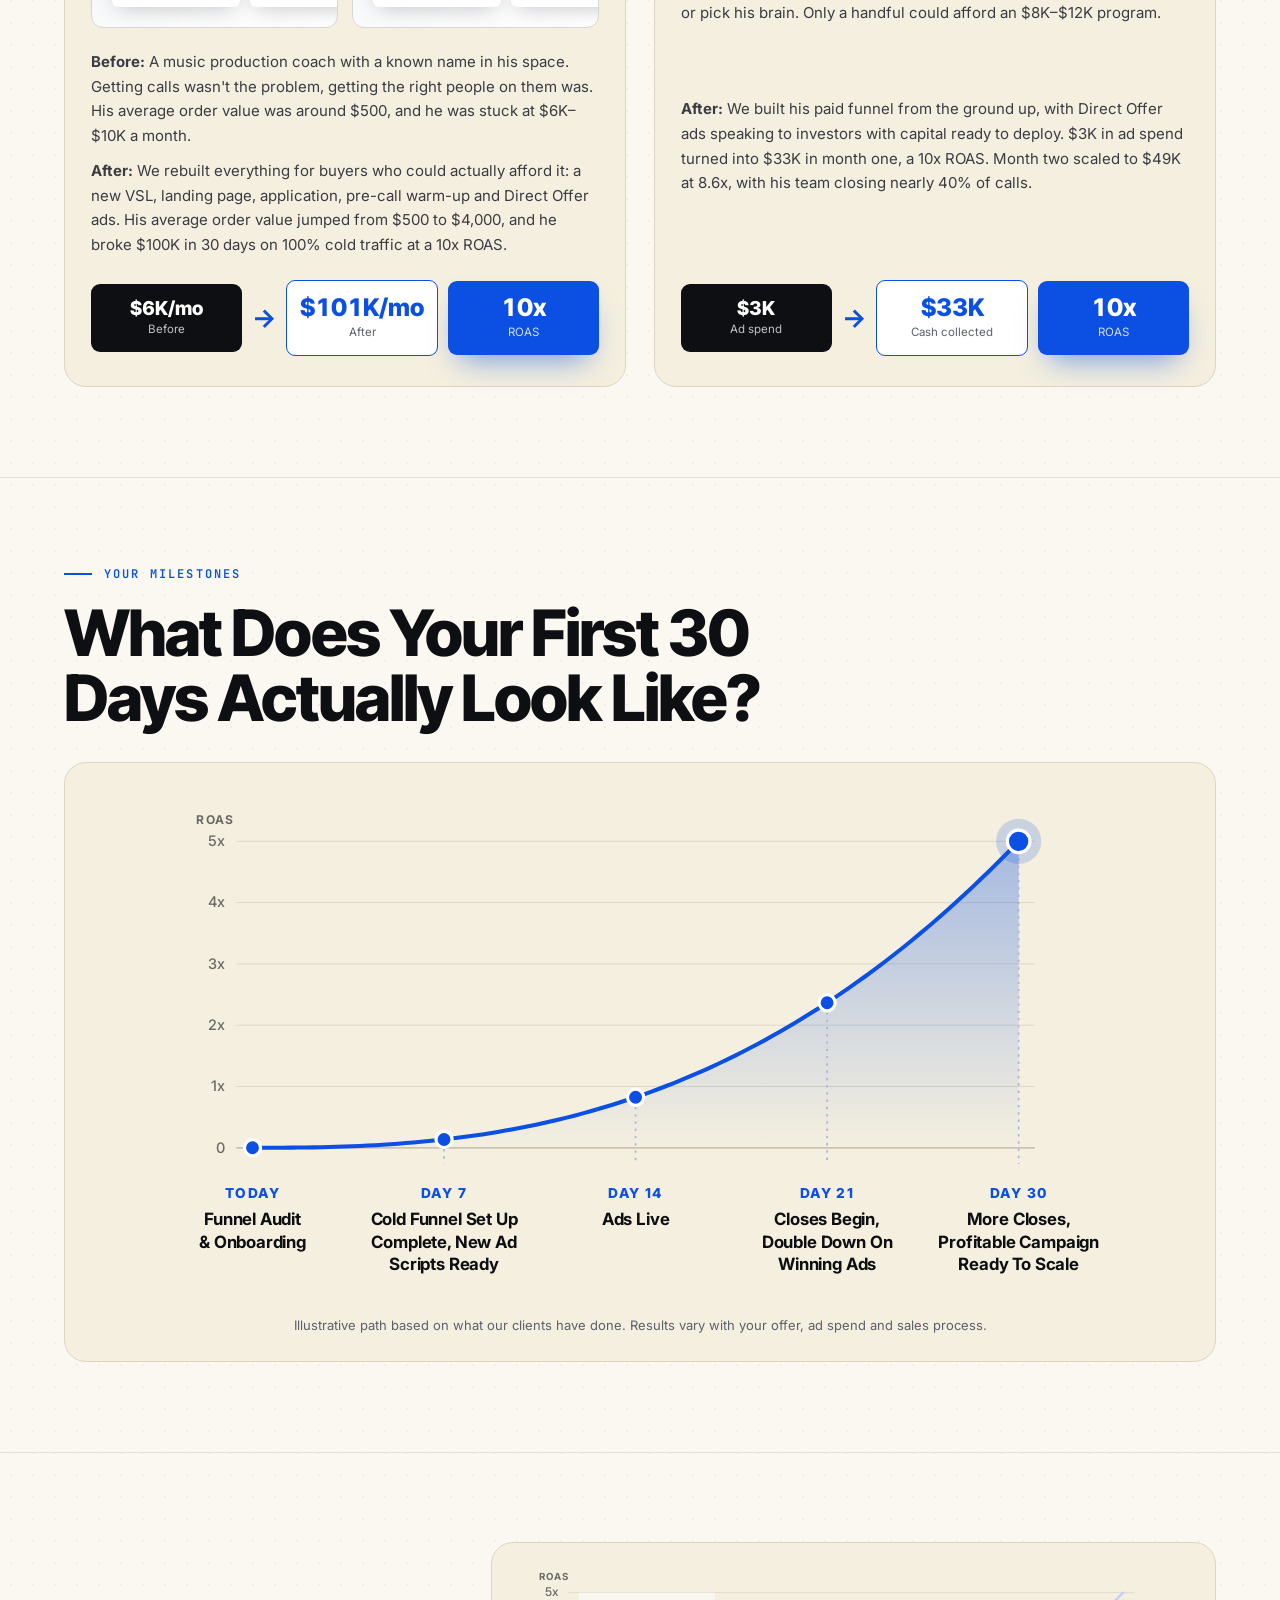
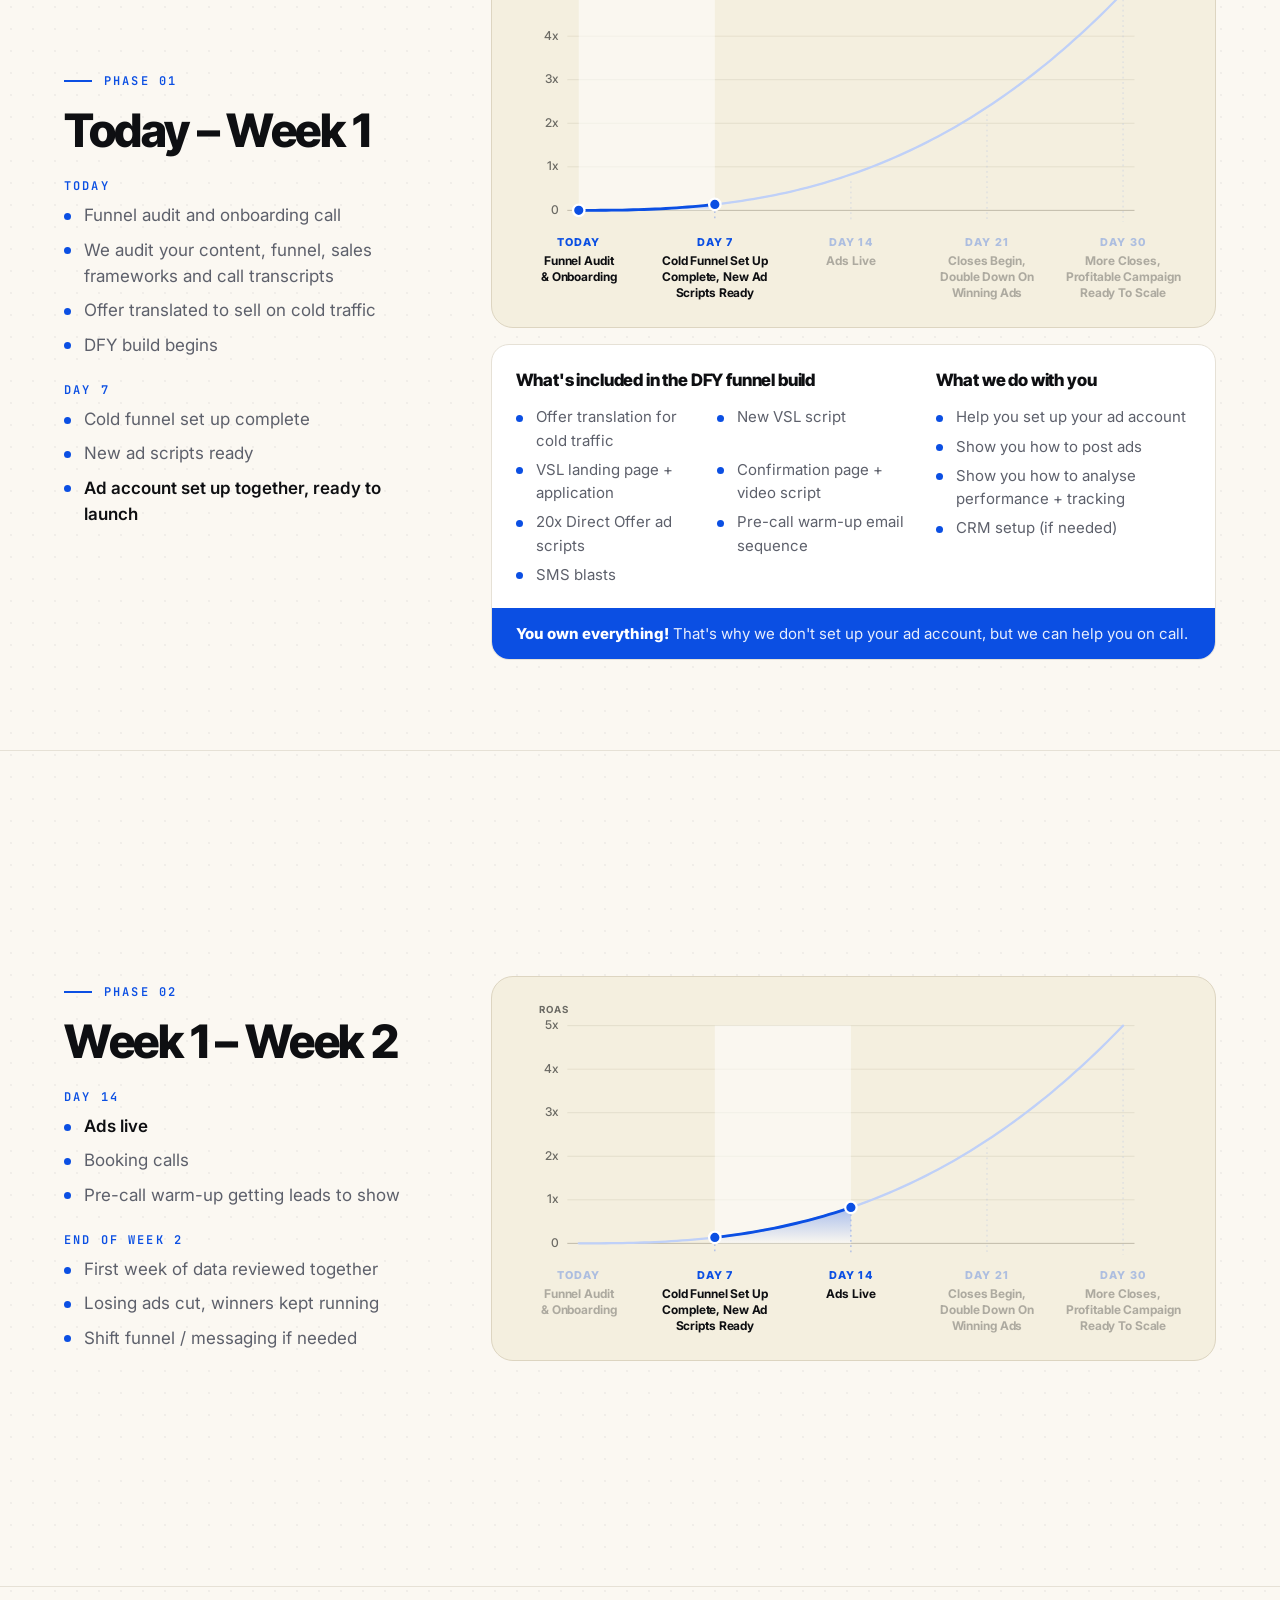
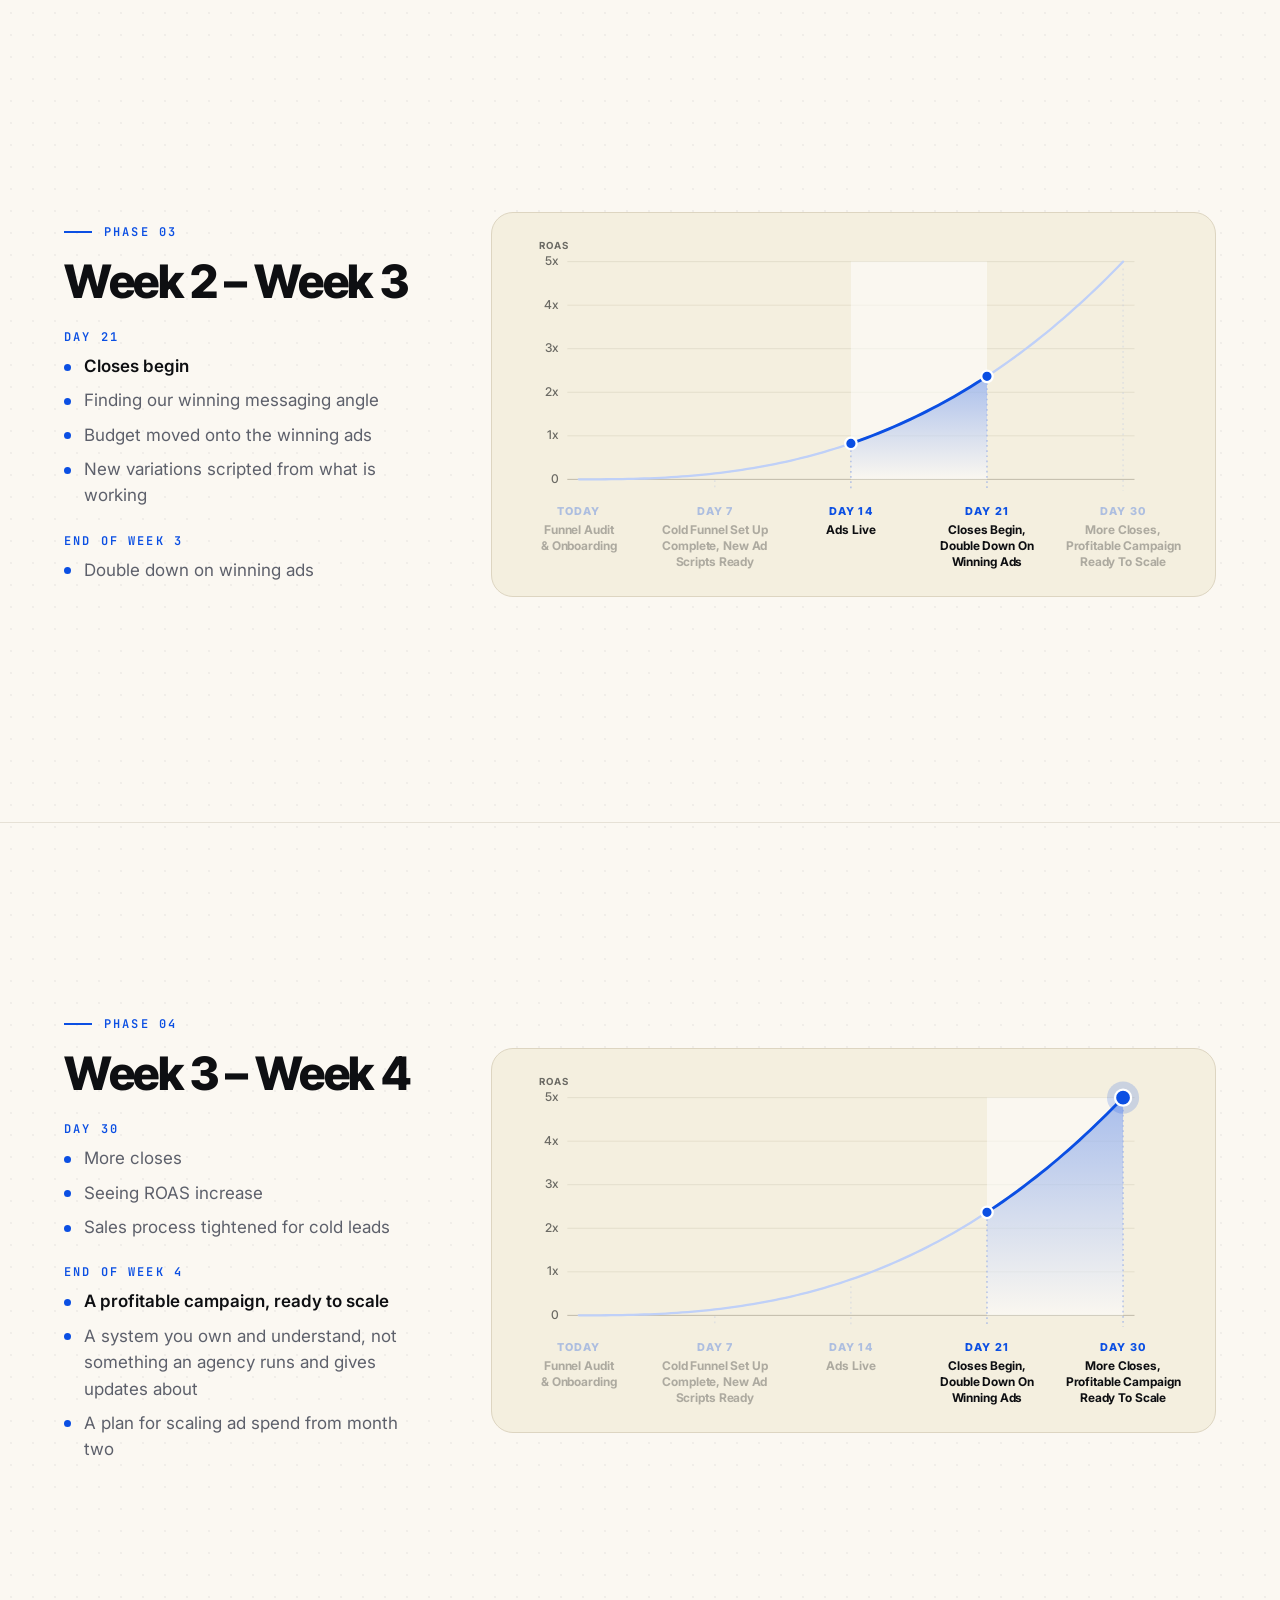
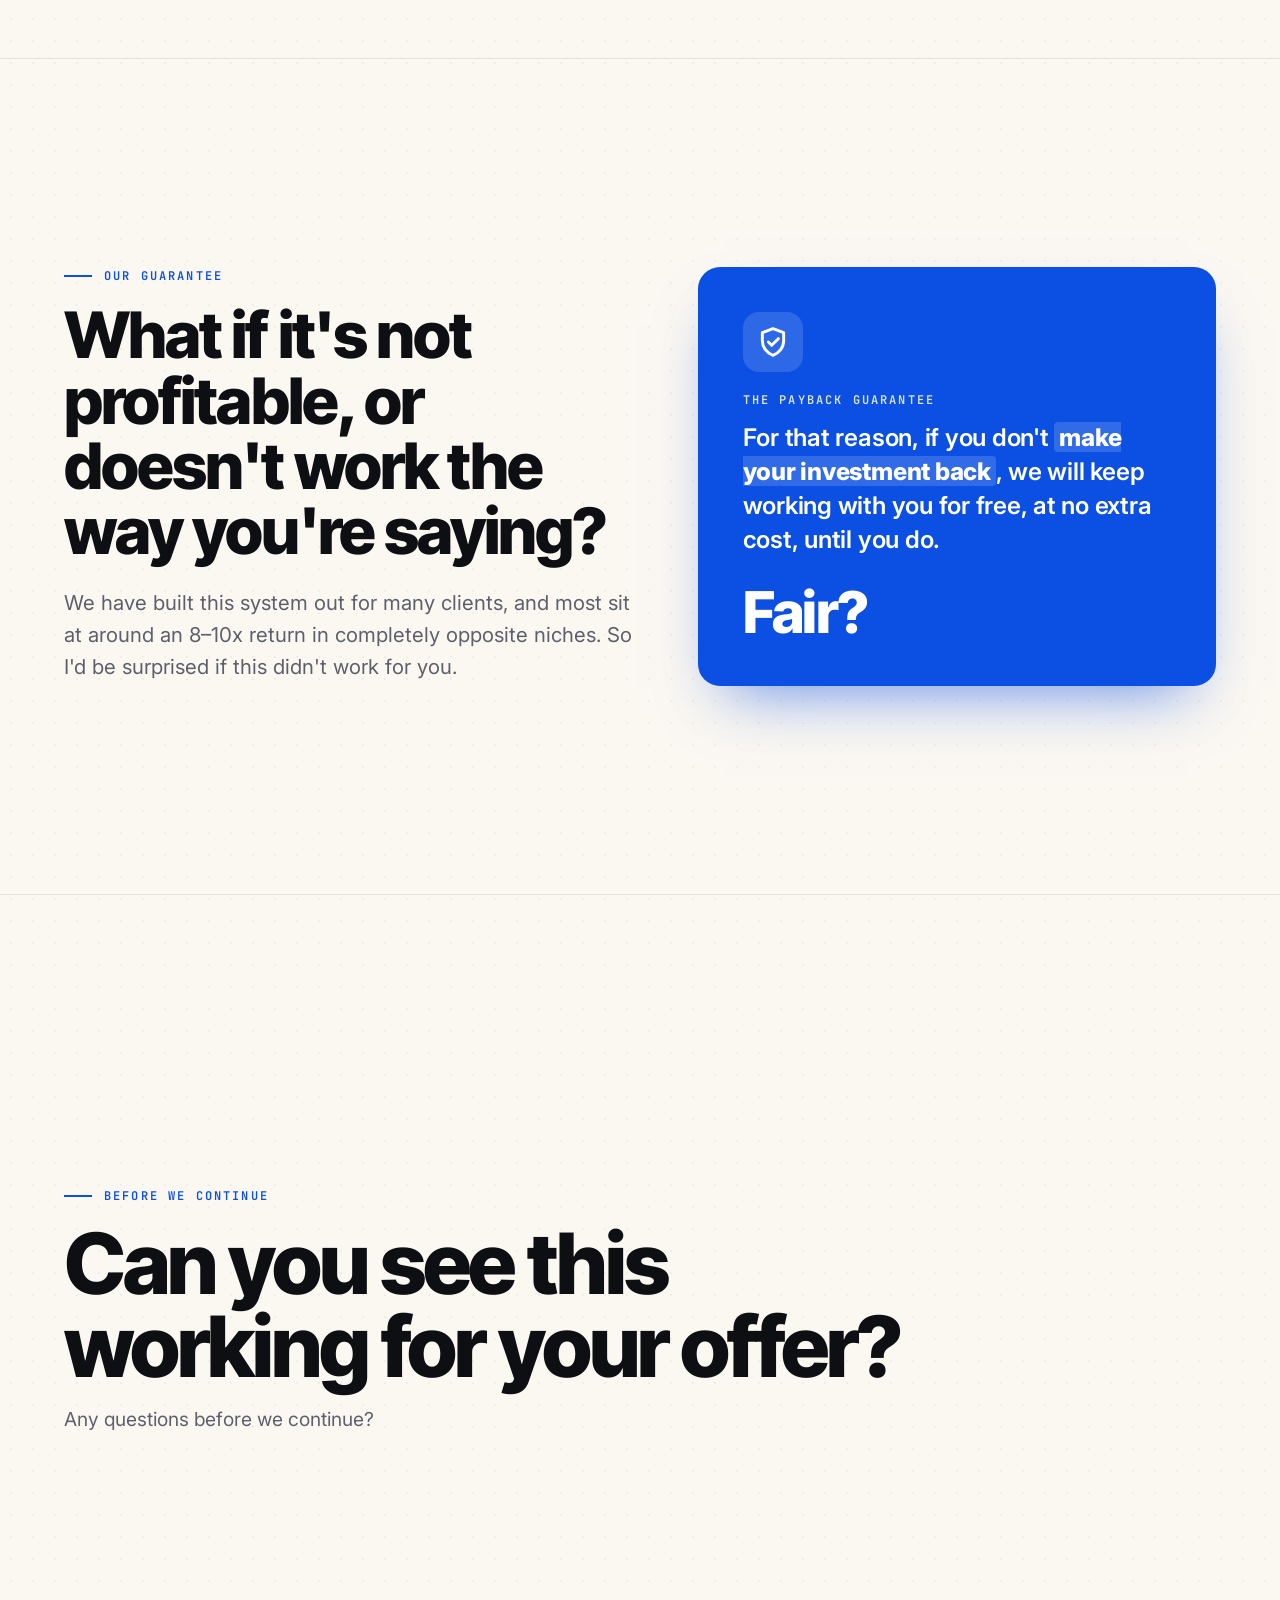
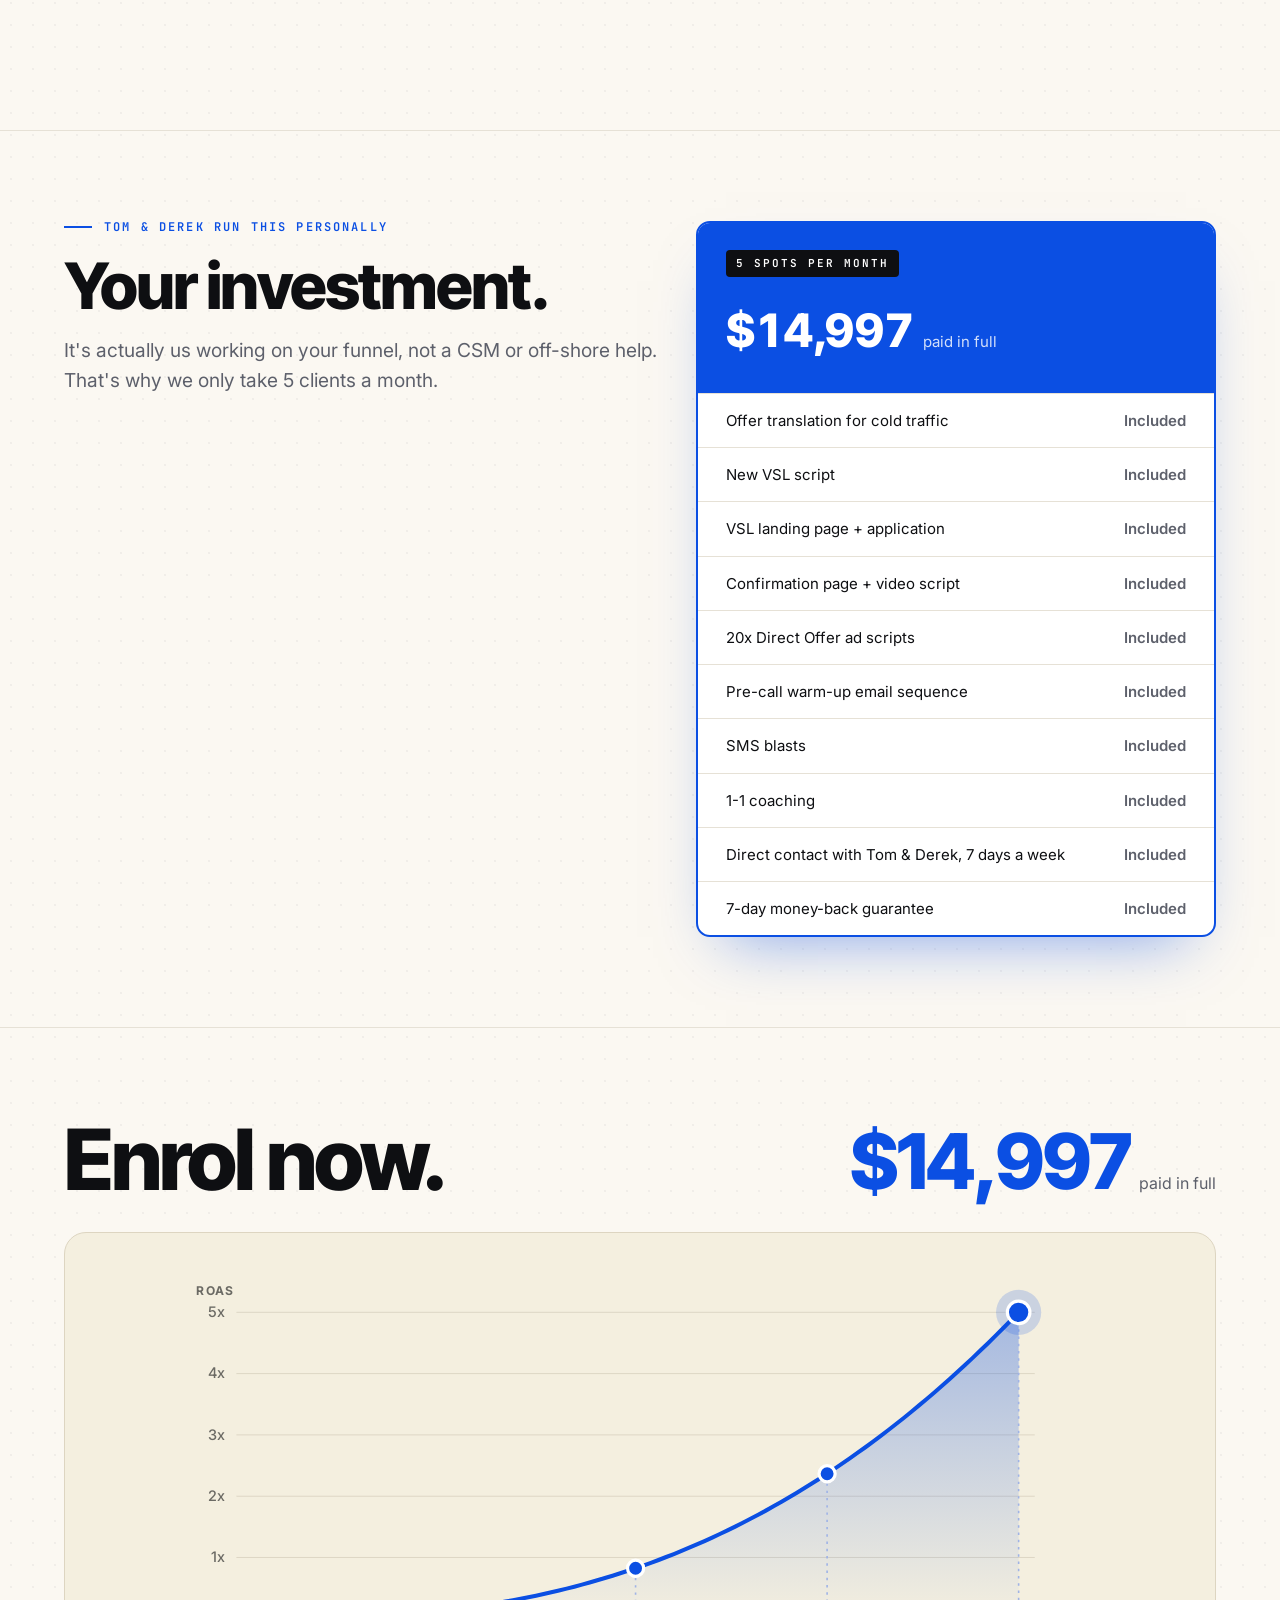
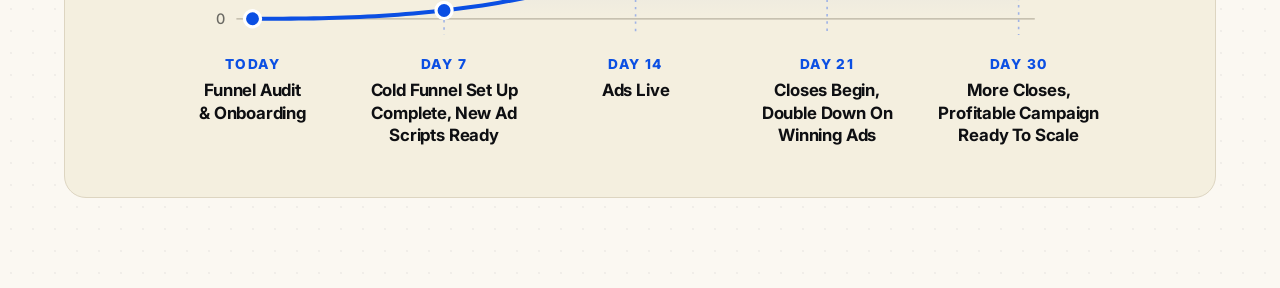
==== commit e87b3b6f: "Switch to payback guarantee and remove placeholder results slide Co-Authored-By: Claude Opus 5.5 <no" ====
--- a/index.html
+++ b/index.html
@@ -656,8 +656,8 @@
     </div>
     <div class="gtee-card">
       <div class="gtee-seal" aria-hidden="true"><svg viewBox="0 0 24 24" fill="none" stroke="currentColor" stroke-width="2.2" stroke-linecap="round" stroke-linejoin="round"><path d="M12 2l8 3v6c0 5-3.4 9.4-8 11-4.6-1.6-8-6-8-11V5z"/><path d="M8.5 12l2.5 2.5 5-5"/></svg></div>
-      <div class="gtee-tag">The 5x guarantee</div>
-      <p class="gtee-text">For that reason, if we don't hit a <strong>5x return in the first 30 days</strong>, we will keep working with you for free, at no extra cost, until we hit that milestone.</p>
+      <div class="gtee-tag">The payback guarantee</div>
+      <p class="gtee-text">For that reason, if you don't <strong>make your investment back</strong>, we will keep working with you for free, at no extra cost, until you do.</p>
       <p class="gtee-fair">Fair?</p>
     </div>
   </div>
@@ -669,30 +669,6 @@
     <div class="eyebrow">Before we continue</div>
     <h2 class="h-xl">Can you see this working for your offer?</h2>
     <p class="lede">Any questions before we continue?</p>
-  </div>
-</section>
-
-<!-- 11b. ONE MORE RESULT -->
-<section class="slide" id="result" data-title="Another client result">
-  <div class="wrap">
-    <article class="cs">
-      <h3 class="cs-title">From Organic Luck To Predictable Calls</h3>
-      <div class="cs-chips"><span>[Offer type]</span><span>[Niche]</span><span>[Ticket price]</span></div>
-      <div class="cs-panes">
-        <div class="cs-pane"><span class="cs-label">Before</span><!-- Replace with <img src="proof/…png" alt=""> --><div class="cs-shot">Screenshot: organic results</div></div>
-        <div class="cs-pane"><span class="cs-label paid">After</span><!-- Replace with <img src="proof/…png" alt=""> --><div class="cs-shot">Screenshot: paid results</div></div>
-      </div>
-      <div class="cs-story">
-        <p><strong>Before:</strong> [Client] had great months and empty months, depending on which reels hit. Calls came from fans, and when the algorithm went quiet, so did the calendar.</p>
-        <p><strong>After:</strong> We translated their offer for cold traffic and built a funnel with a pre-call warm-up, so leads showed up educated and ready to buy. Within 30 days they were booking [X] calls a week from ads alone.</p>
-      </div>
-      <div class="cs-eq">
-        <div class="cs-n dark"><b>[$X]</b><span>Ad spend</span></div>
-        <span class="cs-op arrow" aria-hidden="true">→</span>
-        <div class="cs-n out"><b>[$X]</b><span>Cash collected</span></div>
-        <div class="cs-n win"><b>[X]x</b><span>ROAS</span></div>
-      </div>
-    </article>
   </div>
 </section>
 
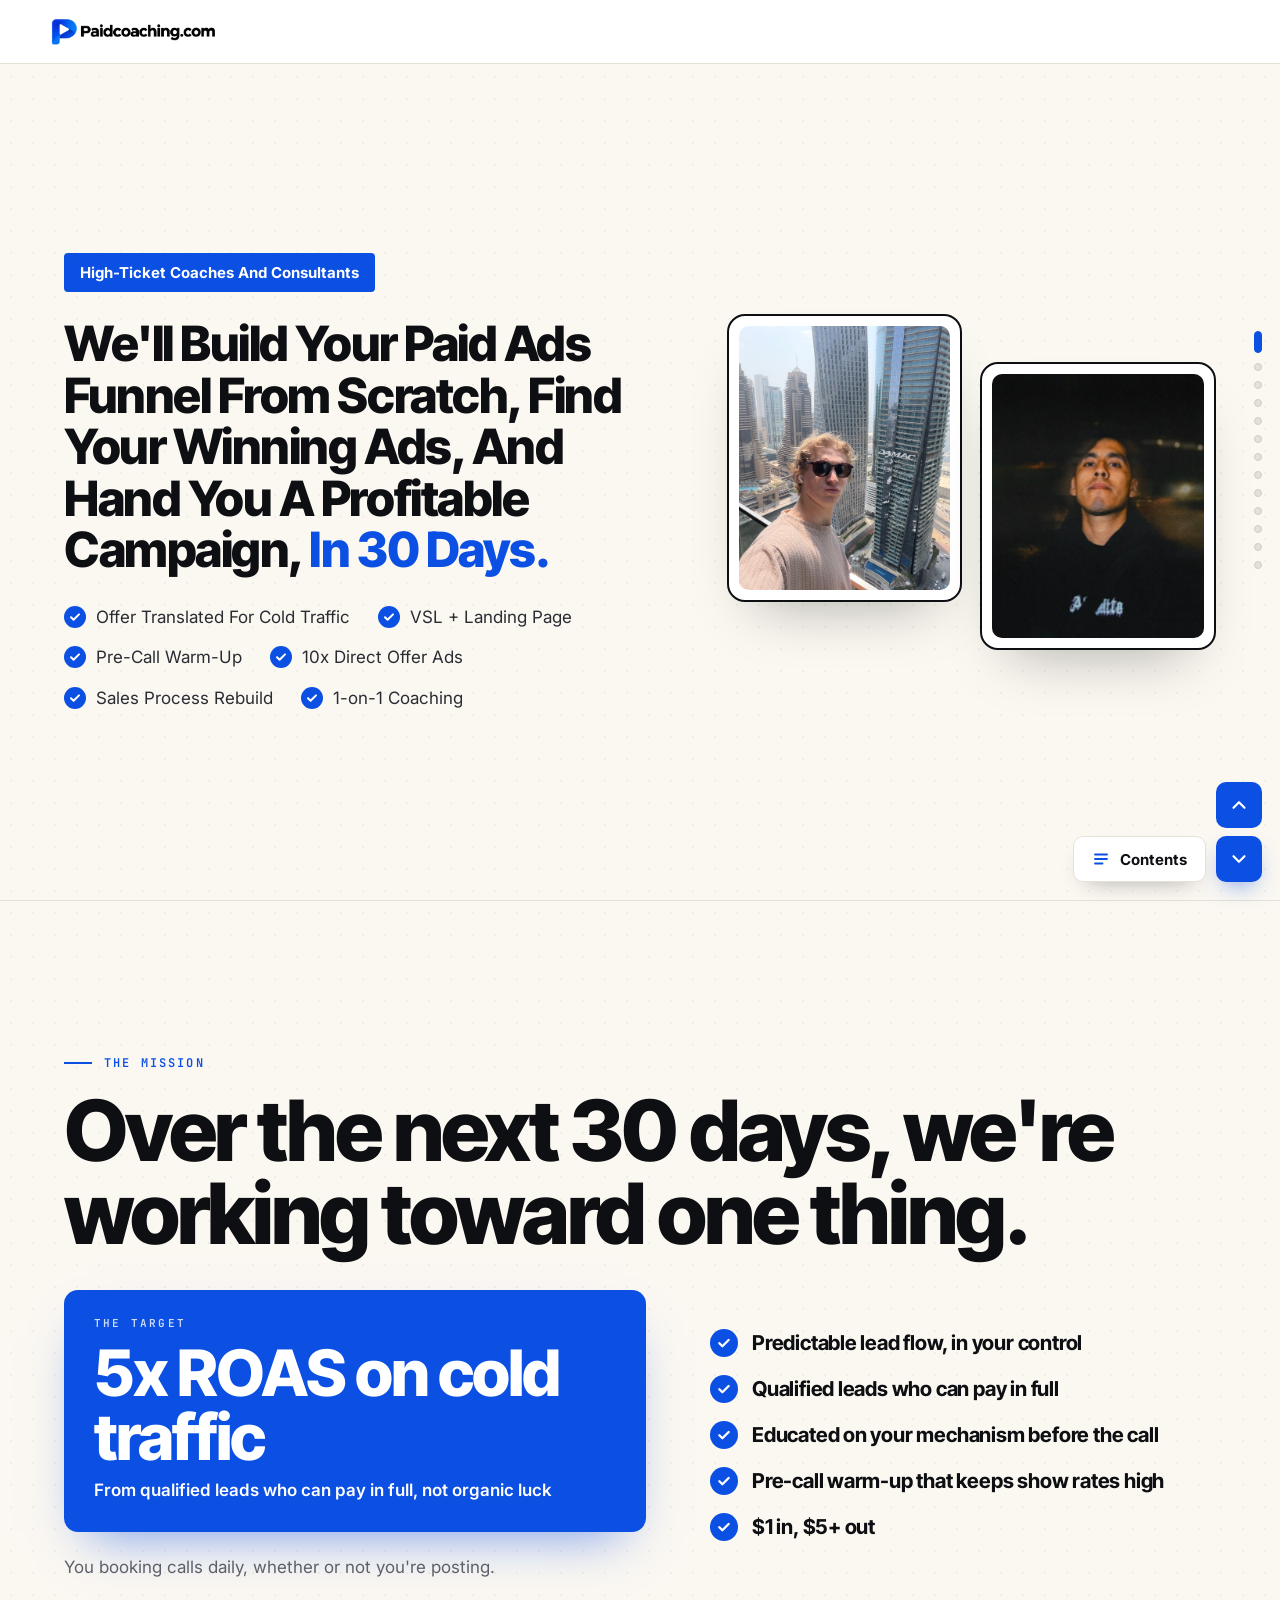
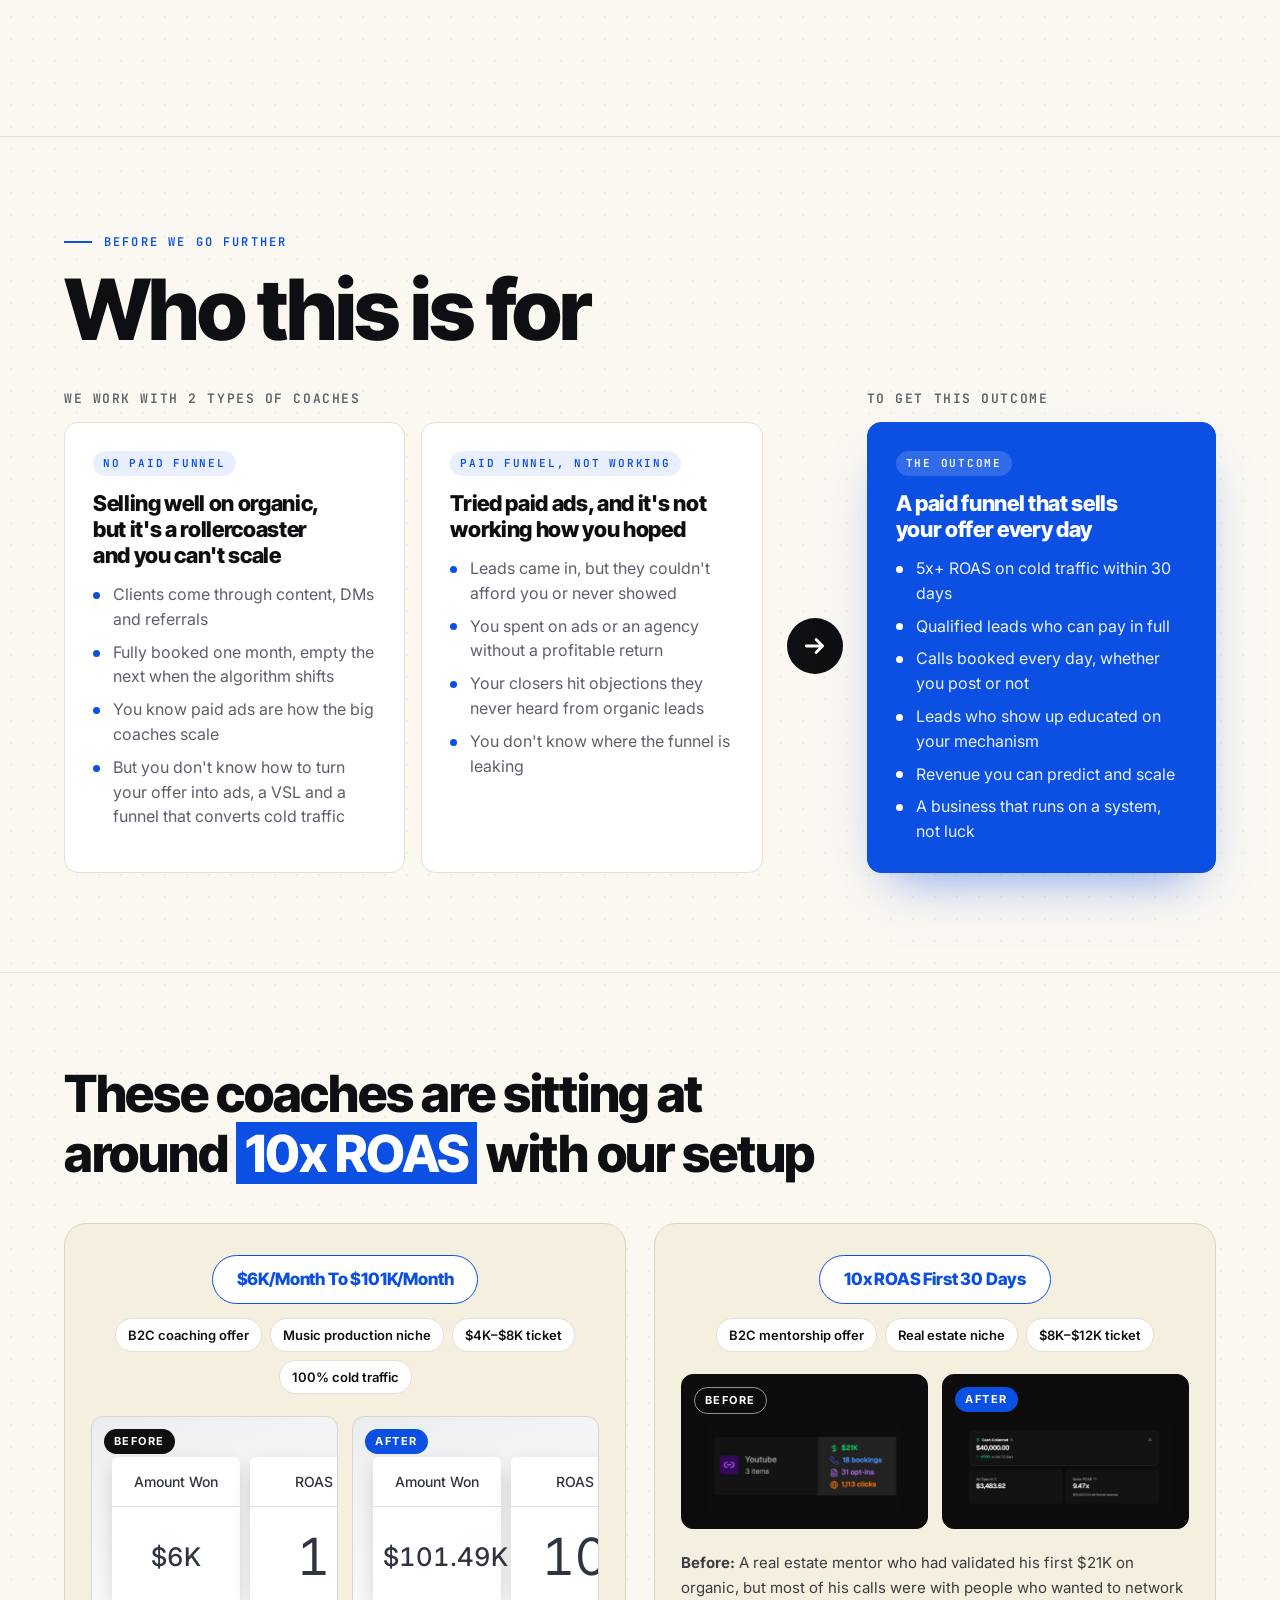
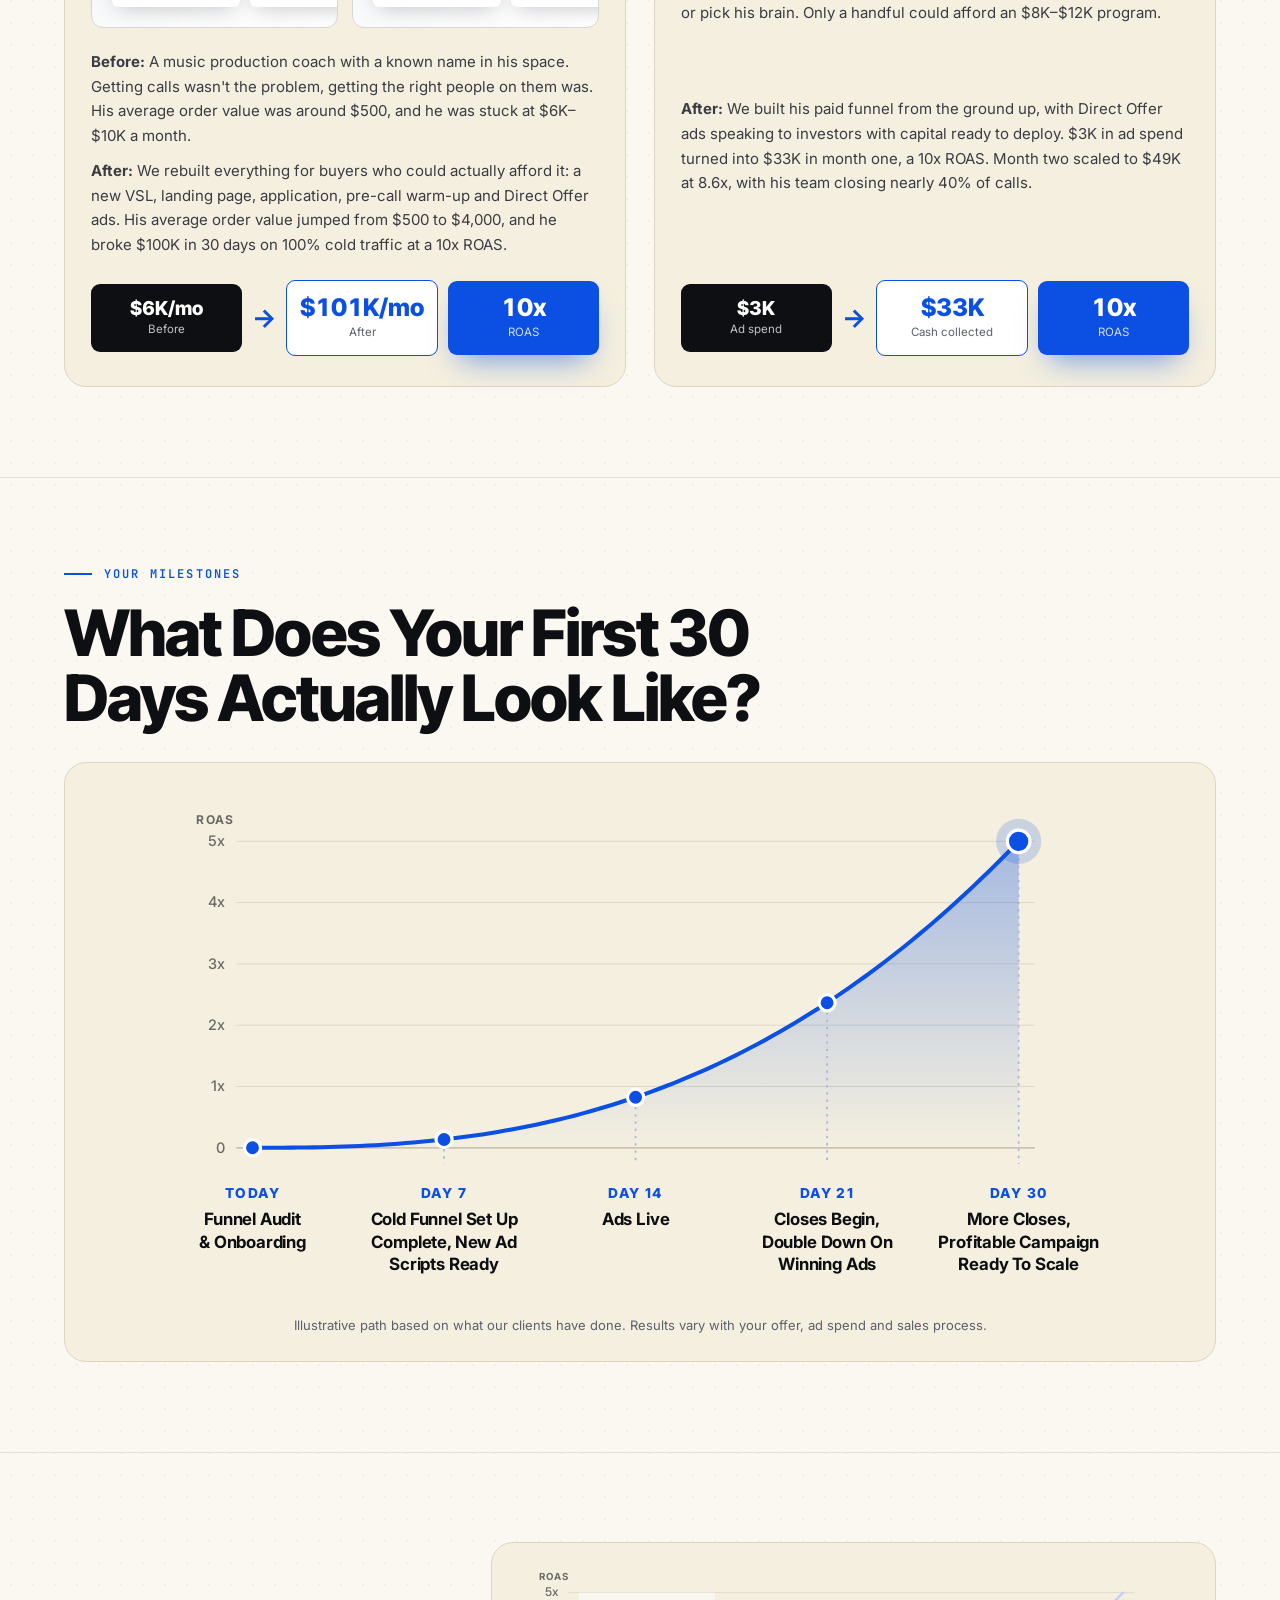
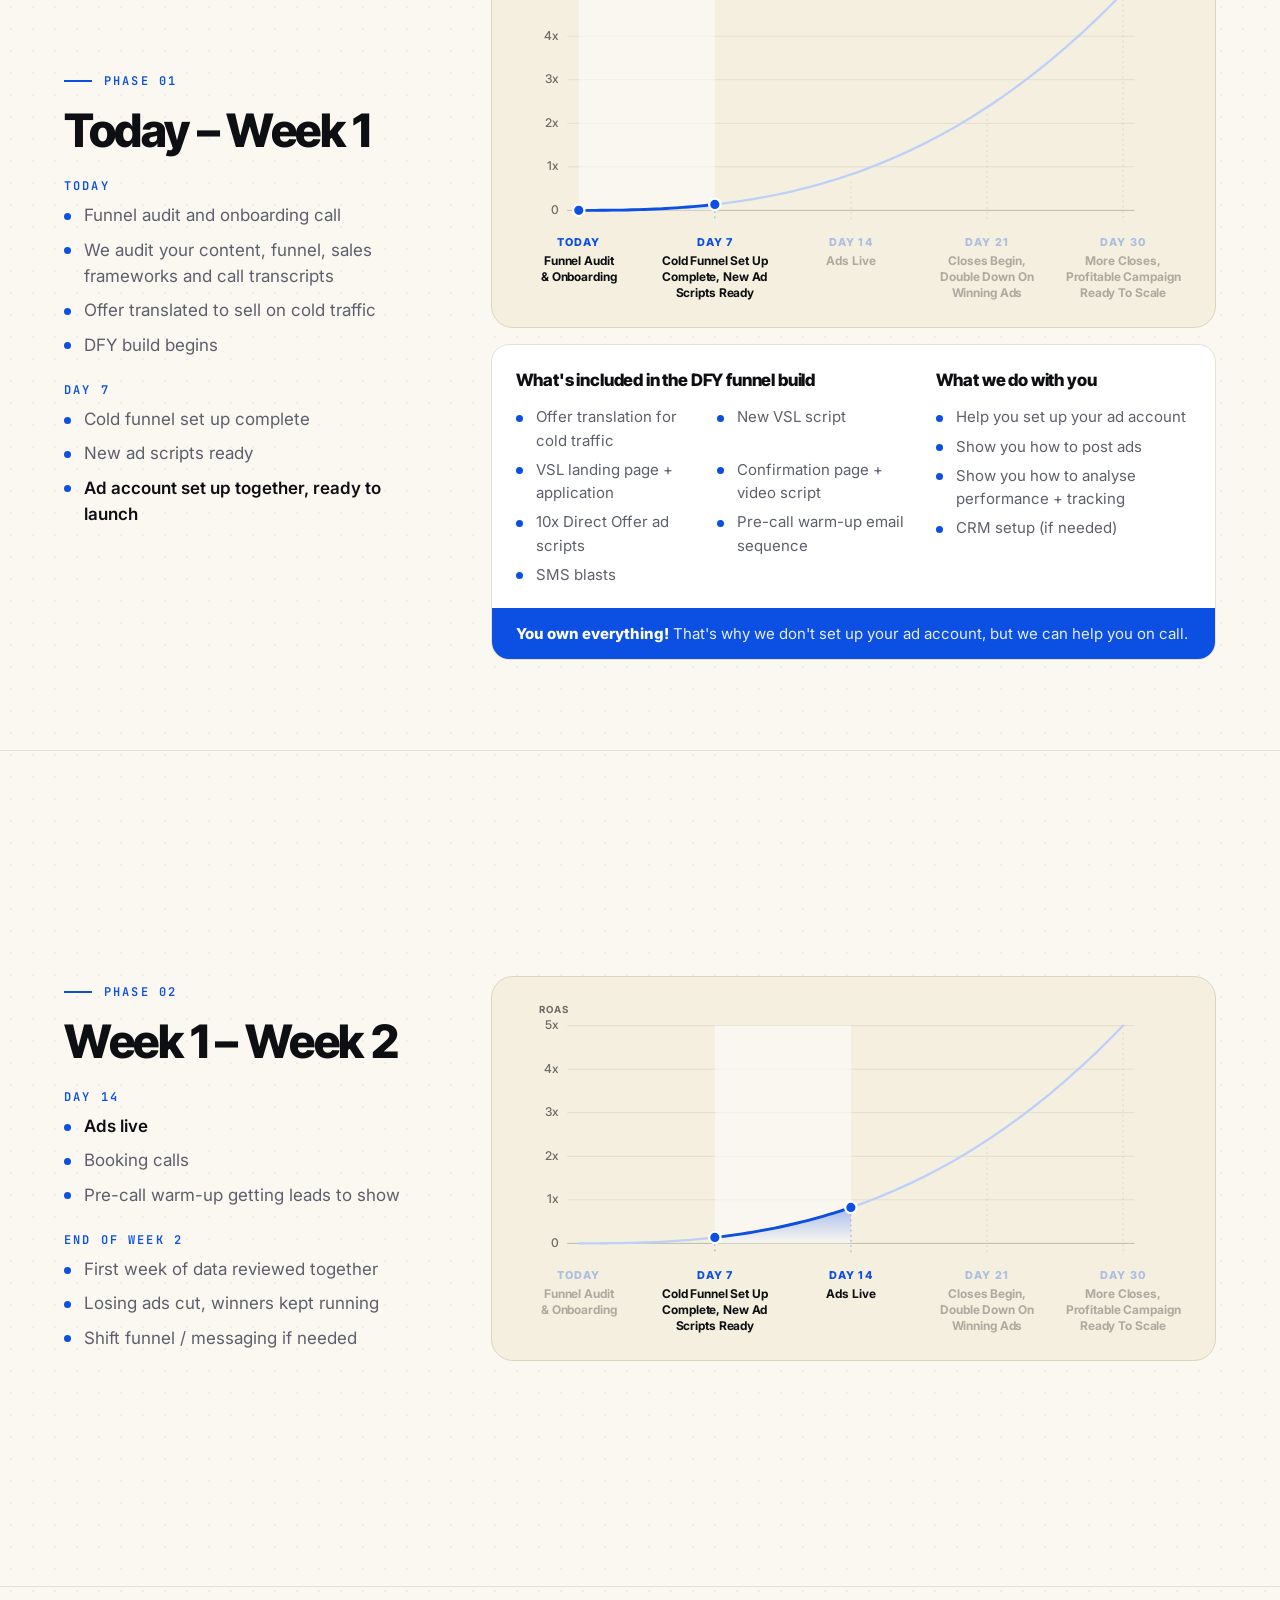
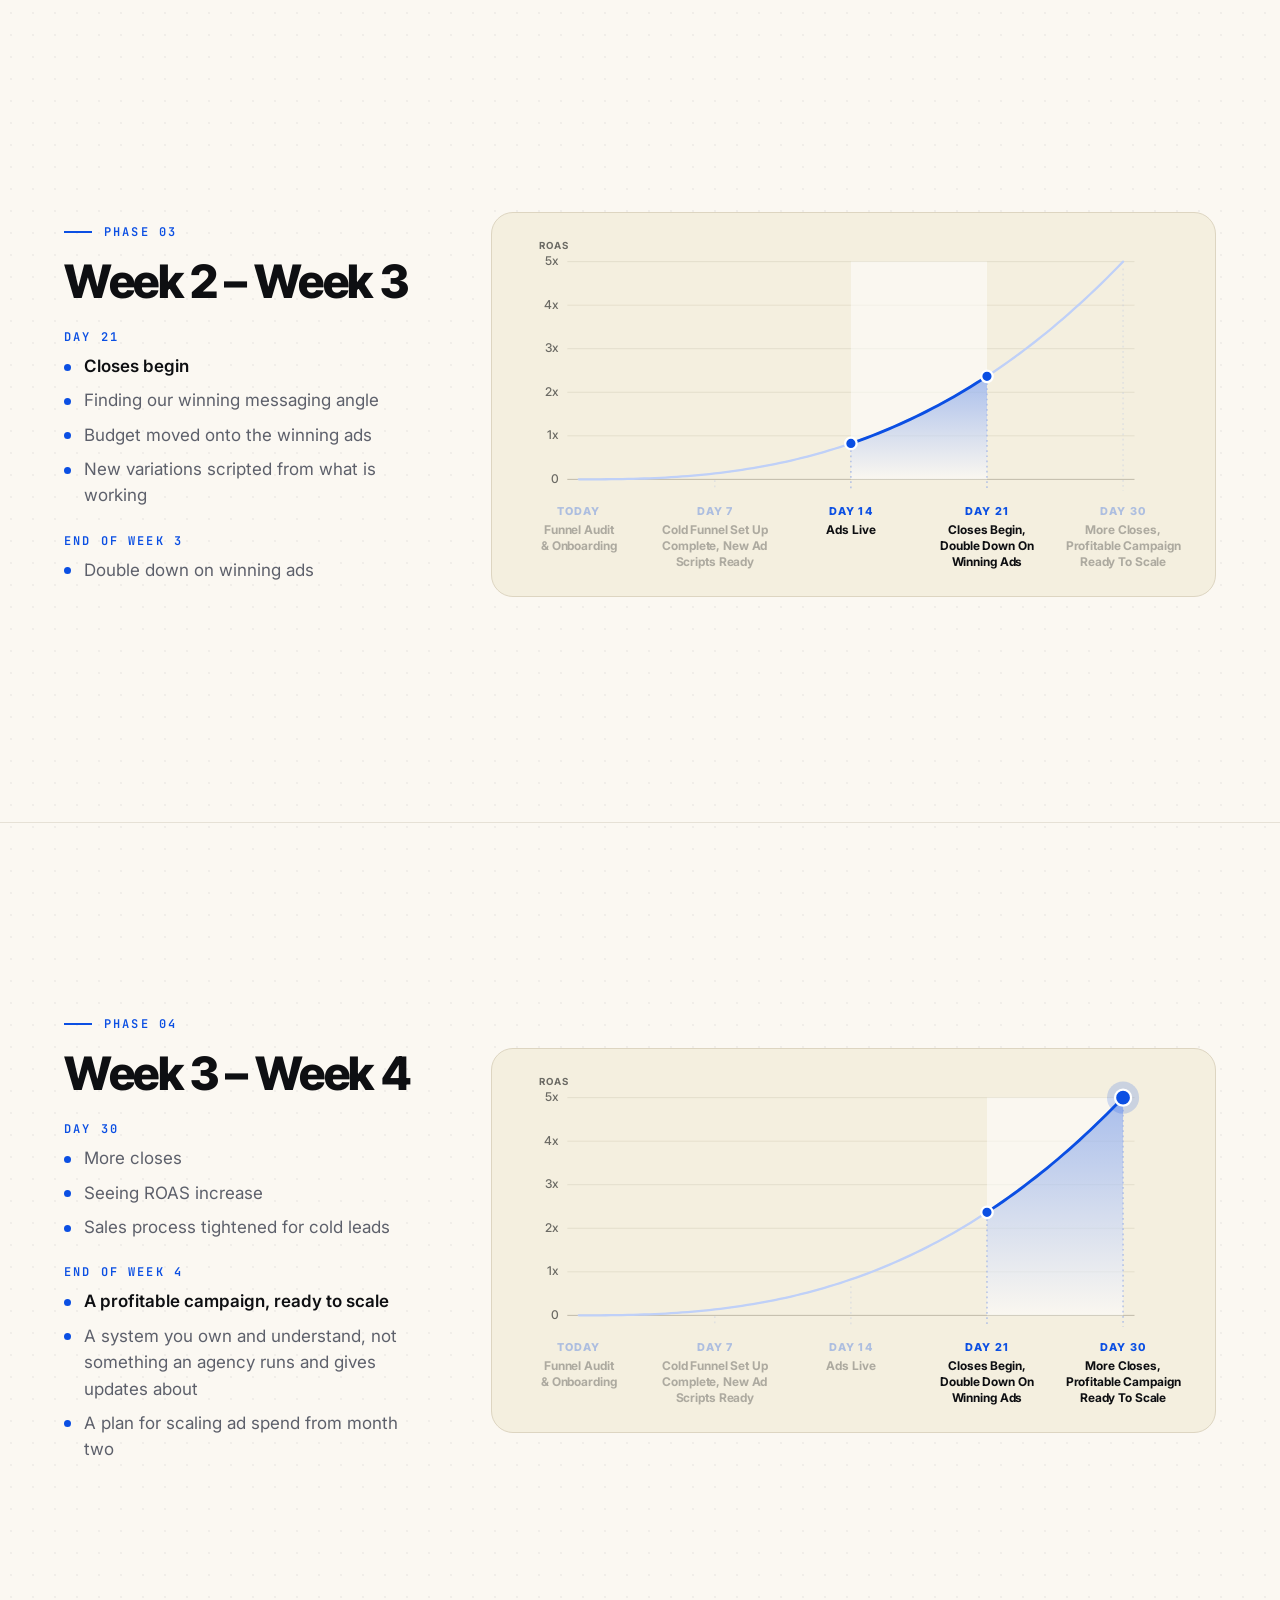
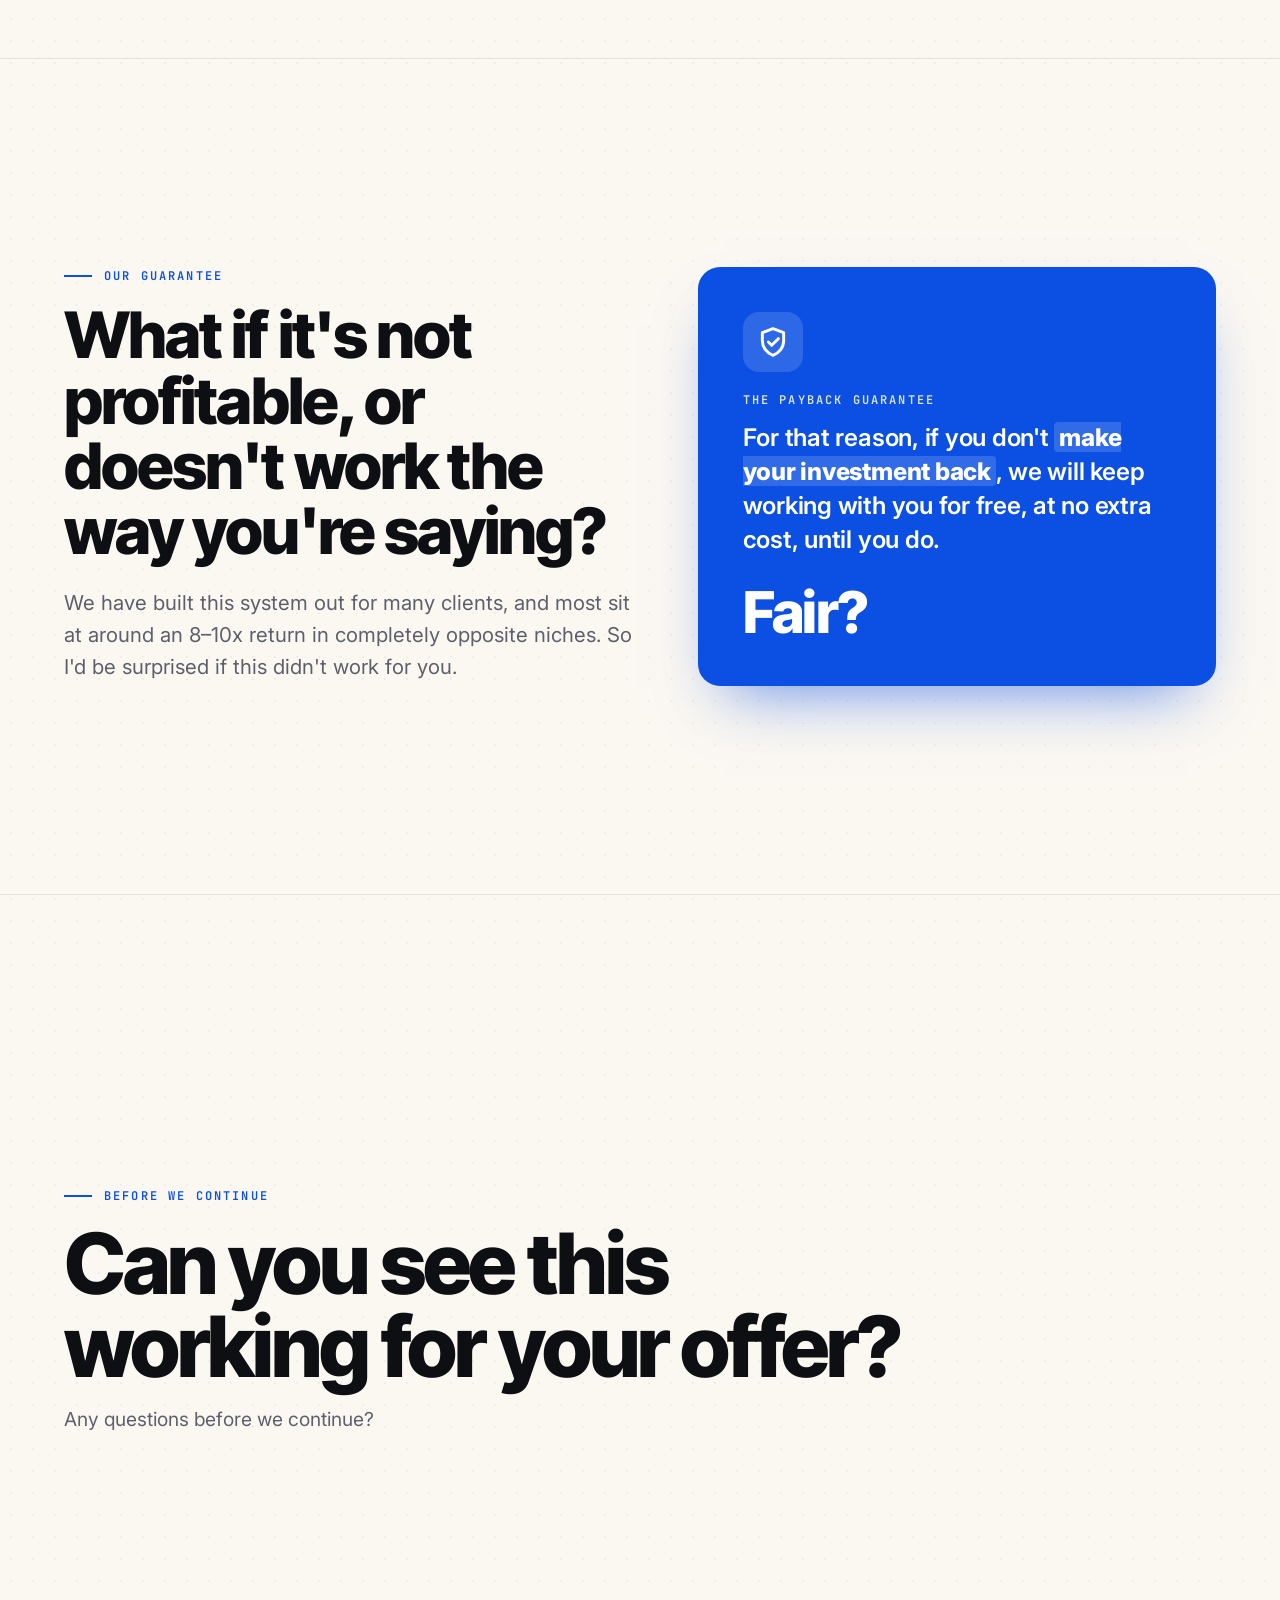
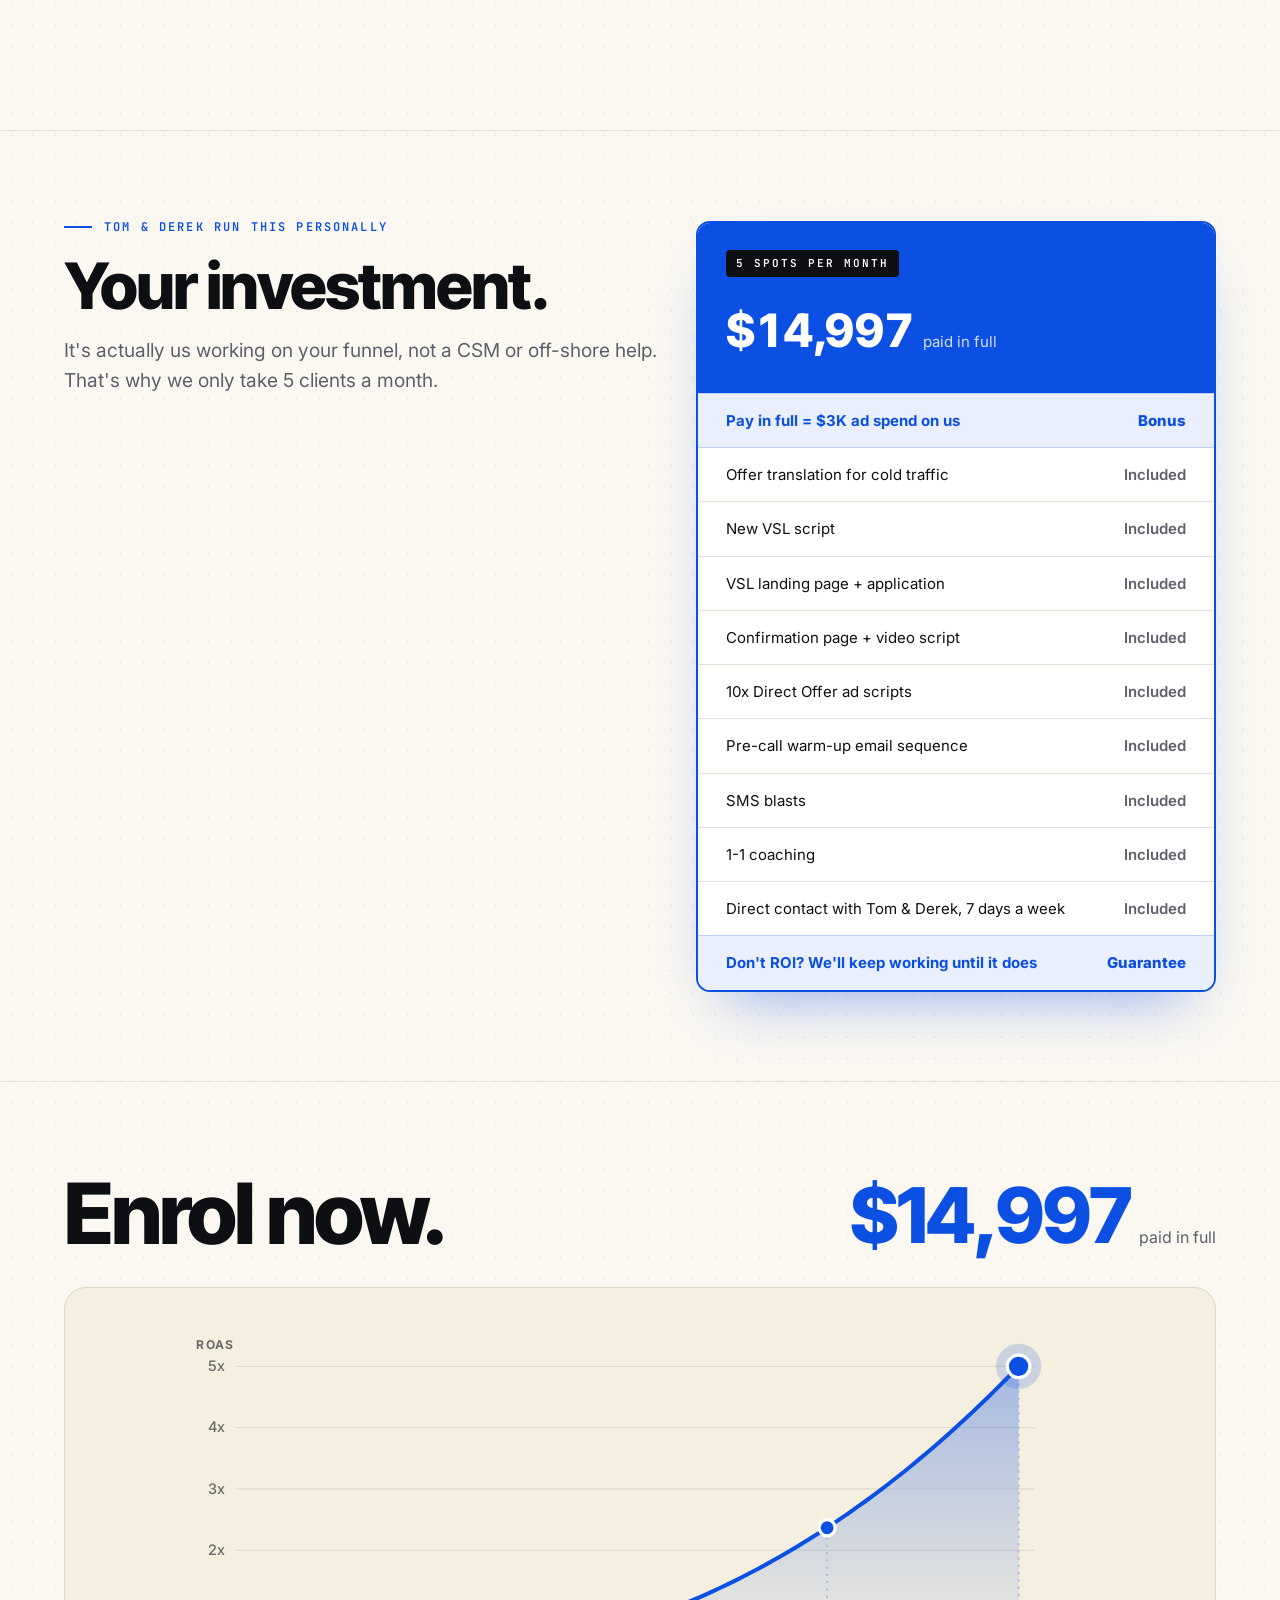
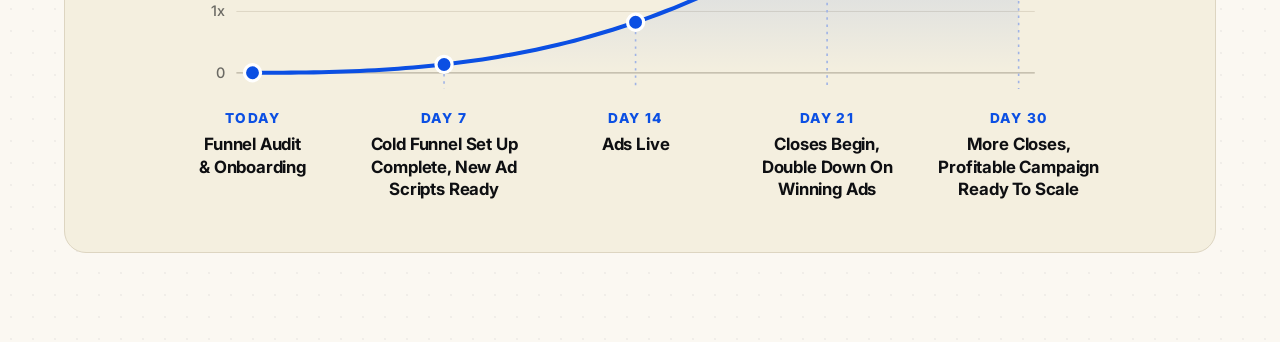
==== commit d0da04d9: "Pricing: ad spend bonus and ROI guarantee rows, 10x ad scripts Co-Authored-By: Claude Opus 5.5 <nore" ====
--- a/index.html
+++ b/index.html
@@ -347,6 +347,9 @@
 .rows { list-style: none; padding: 0; margin: 0; }
 .rows li { display: flex; justify-content: space-between; gap: 16px; padding: 15px 28px; border-top: 1px solid var(--line); font-size: 15px; }
 .rows li span:last-child { flex: none; display: flex; align-items: center; gap: 6px; color: var(--muted); }
+.rows li.perk { background: var(--blue-soft); color: var(--blue); font-weight: 700; border-top-color: var(--blue-pale); }
+.rows li.perk span:last-child { color: var(--blue); font-weight: 800; }
+.rows li.perk + li { border-top-color: var(--blue-pale); }
 .rows .yes { color: var(--blue); font-weight: 600; }
 .rows .no { color: var(--faint); }
 
@@ -398,7 +401,7 @@
         <li><span class="tick"><svg viewBox="0 0 12 12"><path d="M2 6.2l2.6 2.6L10 3.4" fill="none" stroke="#fff" stroke-width="2" stroke-linecap="round" stroke-linejoin="round"/></svg></span>Offer Translated For Cold Traffic</li>
         <li><span class="tick"><svg viewBox="0 0 12 12"><path d="M2 6.2l2.6 2.6L10 3.4" fill="none" stroke="#fff" stroke-width="2" stroke-linecap="round" stroke-linejoin="round"/></svg></span>VSL + Landing Page</li>
         <li><span class="tick"><svg viewBox="0 0 12 12"><path d="M2 6.2l2.6 2.6L10 3.4" fill="none" stroke="#fff" stroke-width="2" stroke-linecap="round" stroke-linejoin="round"/></svg></span>Pre-Call Warm-Up</li>
-        <li><span class="tick"><svg viewBox="0 0 12 12"><path d="M2 6.2l2.6 2.6L10 3.4" fill="none" stroke="#fff" stroke-width="2" stroke-linecap="round" stroke-linejoin="round"/></svg></span>20x Direct Offer Ads</li>
+        <li><span class="tick"><svg viewBox="0 0 12 12"><path d="M2 6.2l2.6 2.6L10 3.4" fill="none" stroke="#fff" stroke-width="2" stroke-linecap="round" stroke-linejoin="round"/></svg></span>10x Direct Offer Ads</li>
         <li><span class="tick"><svg viewBox="0 0 12 12"><path d="M2 6.2l2.6 2.6L10 3.4" fill="none" stroke="#fff" stroke-width="2" stroke-linecap="round" stroke-linejoin="round"/></svg></span>Sales Process Rebuild</li>
         <li><span class="tick"><svg viewBox="0 0 12 12"><path d="M2 6.2l2.6 2.6L10 3.4" fill="none" stroke="#fff" stroke-width="2" stroke-linecap="round" stroke-linejoin="round"/></svg></span>1-on-1 Coaching</li>
       </ul>
@@ -570,7 +573,7 @@
         <div class="dfy-cols">
           <div>
             <h3>What's included in the DFY funnel build</h3>
-            <ul class="bul dfy-two"><li>Offer translation for cold traffic</li><li>New VSL script</li><li>VSL landing page + application</li><li>Confirmation page + video script</li><li>20x Direct Offer ad scripts</li><li>Pre-call warm-up email sequence</li><li>SMS blasts</li></ul>
+            <ul class="bul dfy-two"><li>Offer translation for cold traffic</li><li>New VSL script</li><li>VSL landing page + application</li><li>Confirmation page + video script</li><li>10x Direct Offer ad scripts</li><li>Pre-call warm-up email sequence</li><li>SMS blasts</li></ul>
           </div>
           <div>
             <h3>What we do with you</h3>
@@ -686,16 +689,17 @@
         <div class="opt"><span class="amt">$14,997</span><span class="small">paid in full</span></div>
       </div>
       <ul class="rows">
+        <li class="perk"><span>Pay in full = $3K ad spend on us</span><span class="yes">Bonus</span></li>
         <li><span>Offer translation for cold traffic</span><span class="yes">Included</span></li>
         <li><span>New VSL script</span><span class="yes">Included</span></li>
         <li><span>VSL landing page + application</span><span class="yes">Included</span></li>
         <li><span>Confirmation page + video script</span><span class="yes">Included</span></li>
-        <li><span>20x Direct Offer ad scripts</span><span class="yes">Included</span></li>
+        <li><span>10x Direct Offer ad scripts</span><span class="yes">Included</span></li>
         <li><span>Pre-call warm-up email sequence</span><span class="yes">Included</span></li>
         <li><span>SMS blasts</span><span class="yes">Included</span></li>
         <li><span>1-1 coaching</span><span class="yes">Included</span></li>
         <li><span>Direct contact with Tom &amp; Derek, 7 days a week</span><span class="yes">Included</span></li>
-        <li><span>7-day money-back guarantee</span><span class="yes">Included</span></li>
+        <li class="perk"><span>Don't ROI? We'll keep working until it does</span><span class="yes">Guarantee</span></li>
       </ul>
     </div>
   </div>
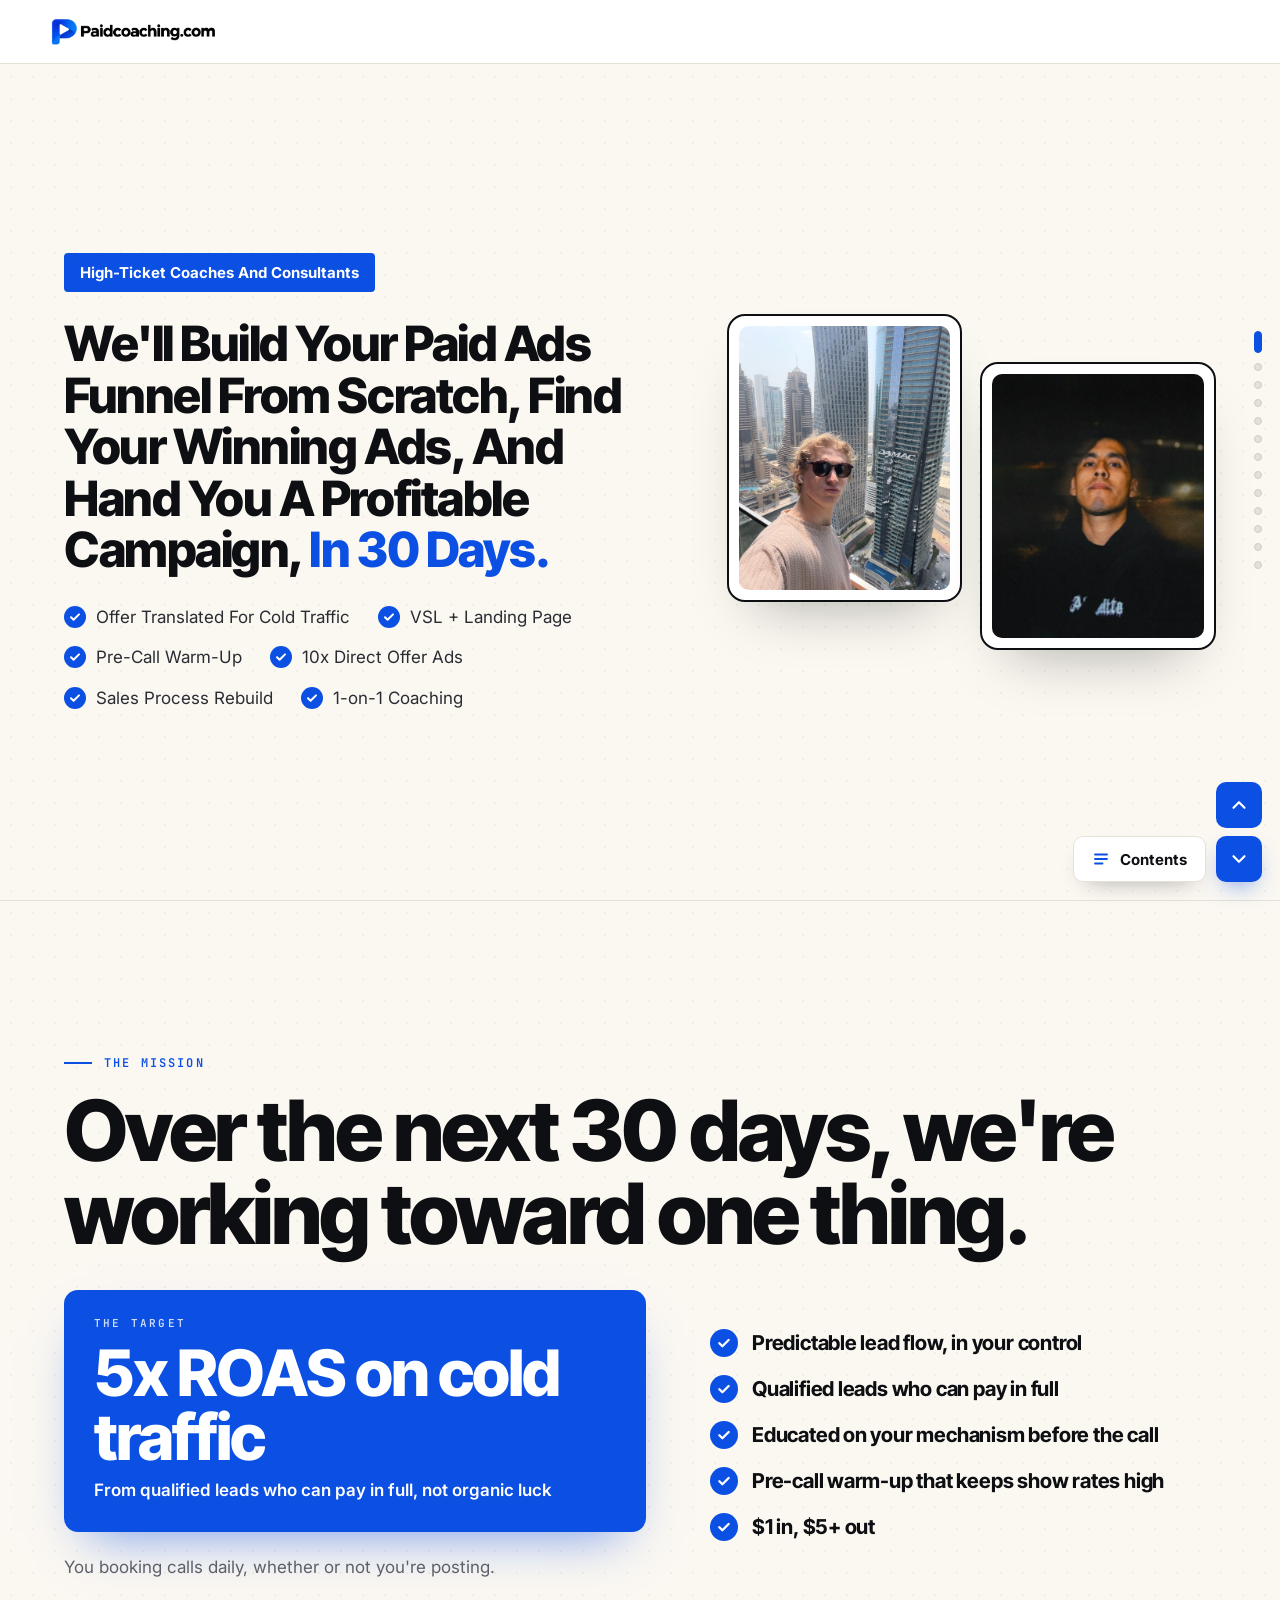
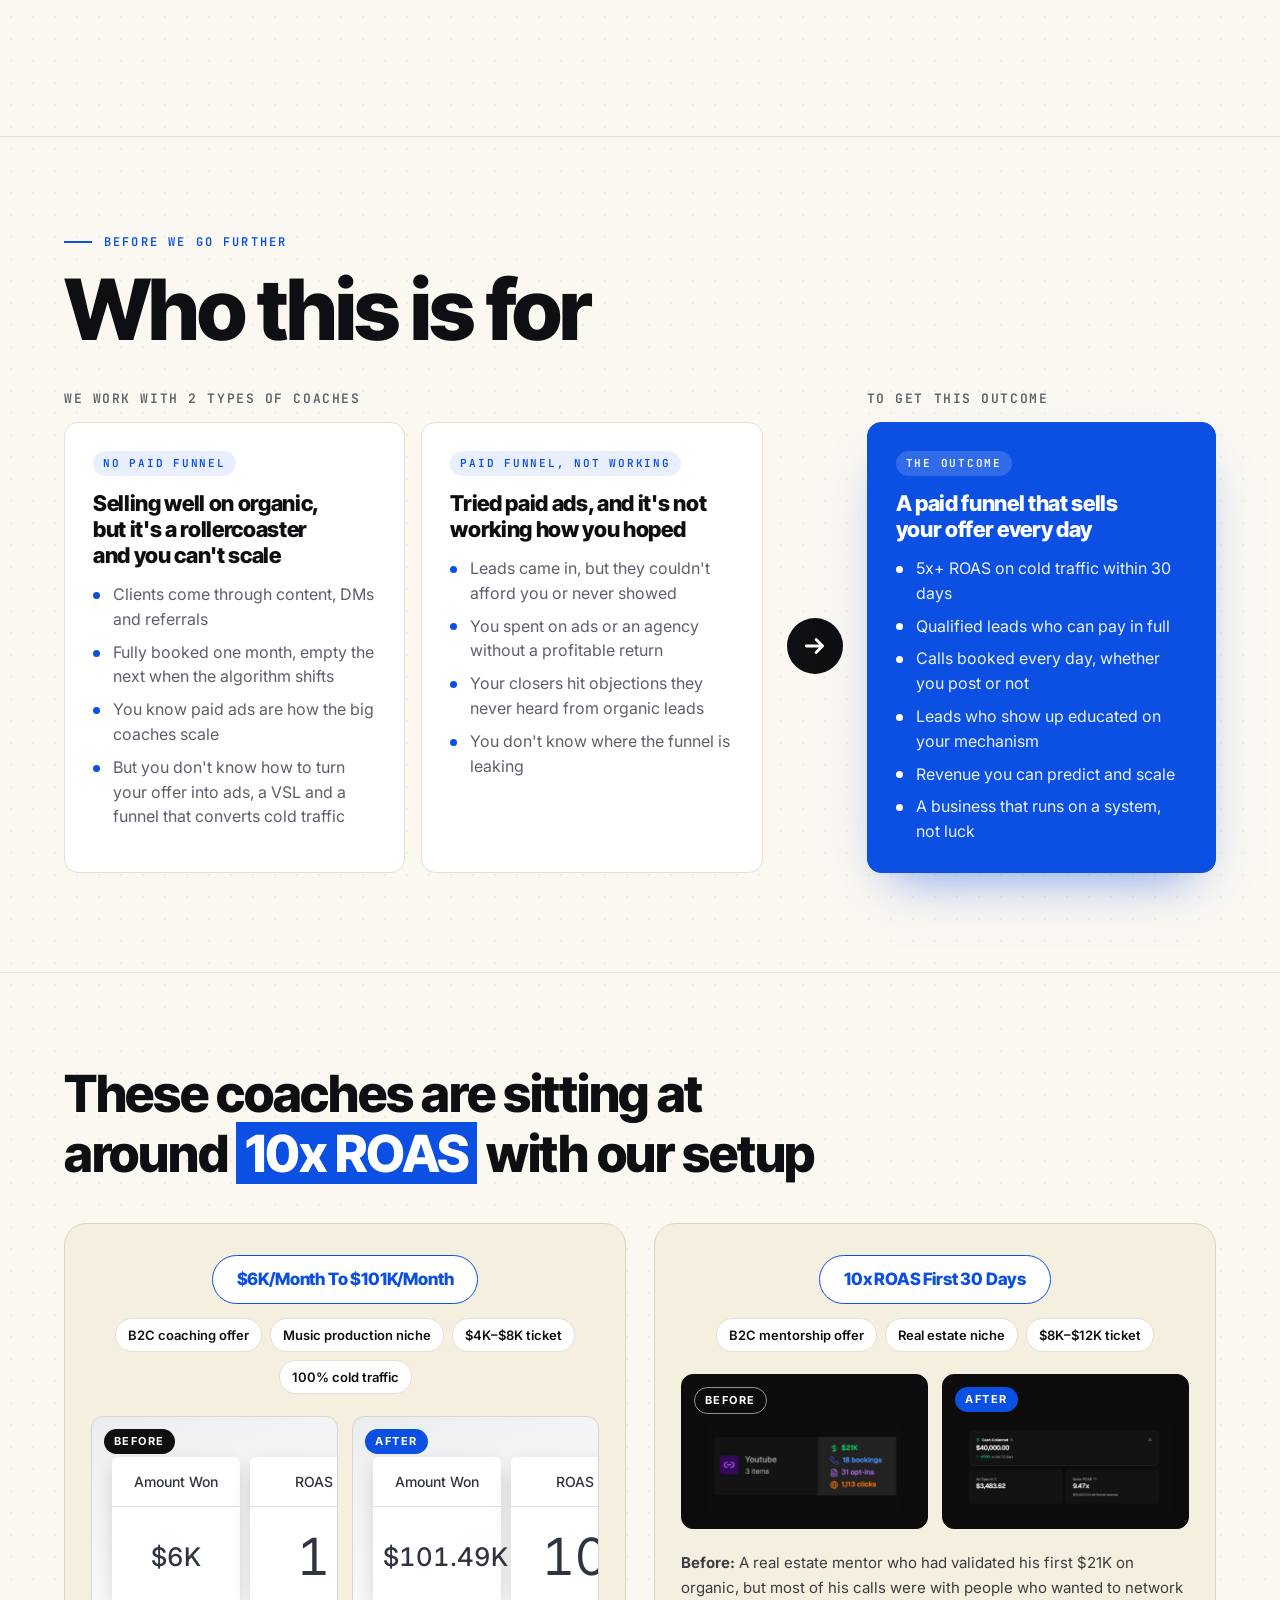
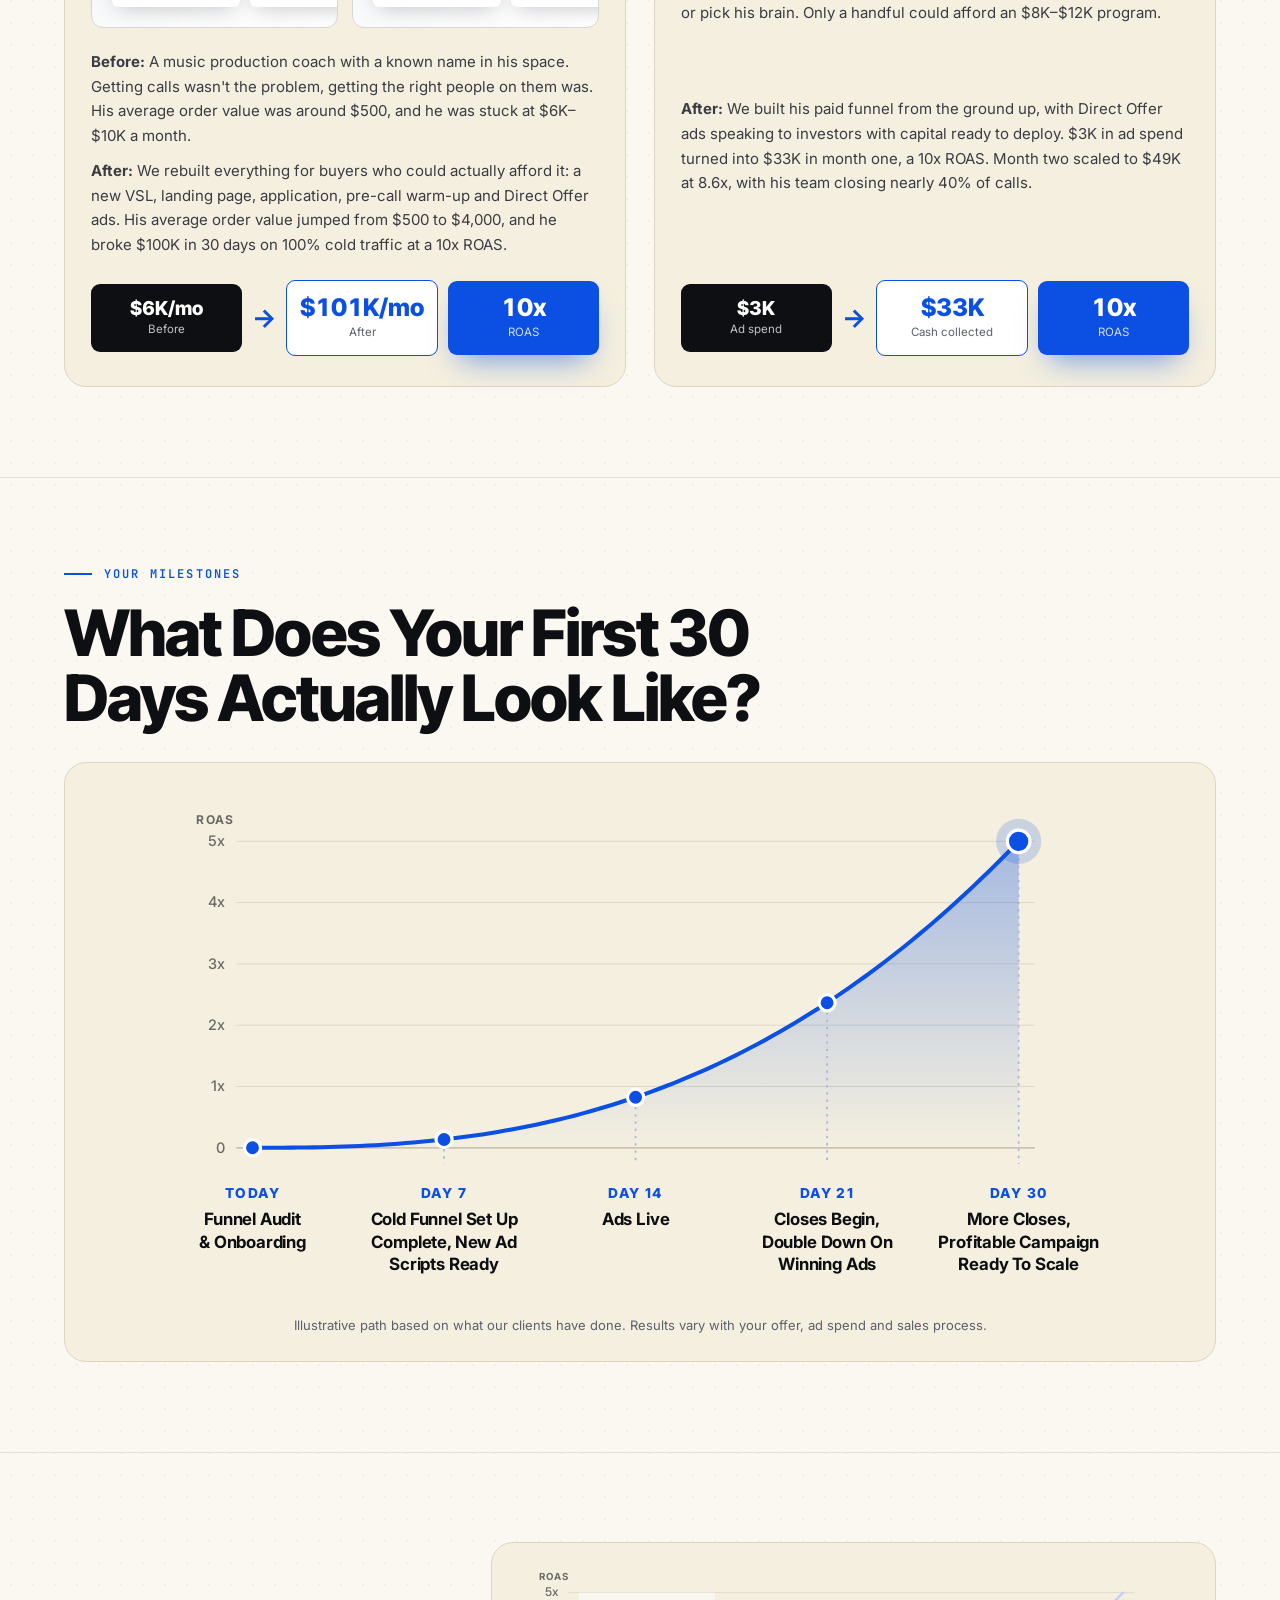
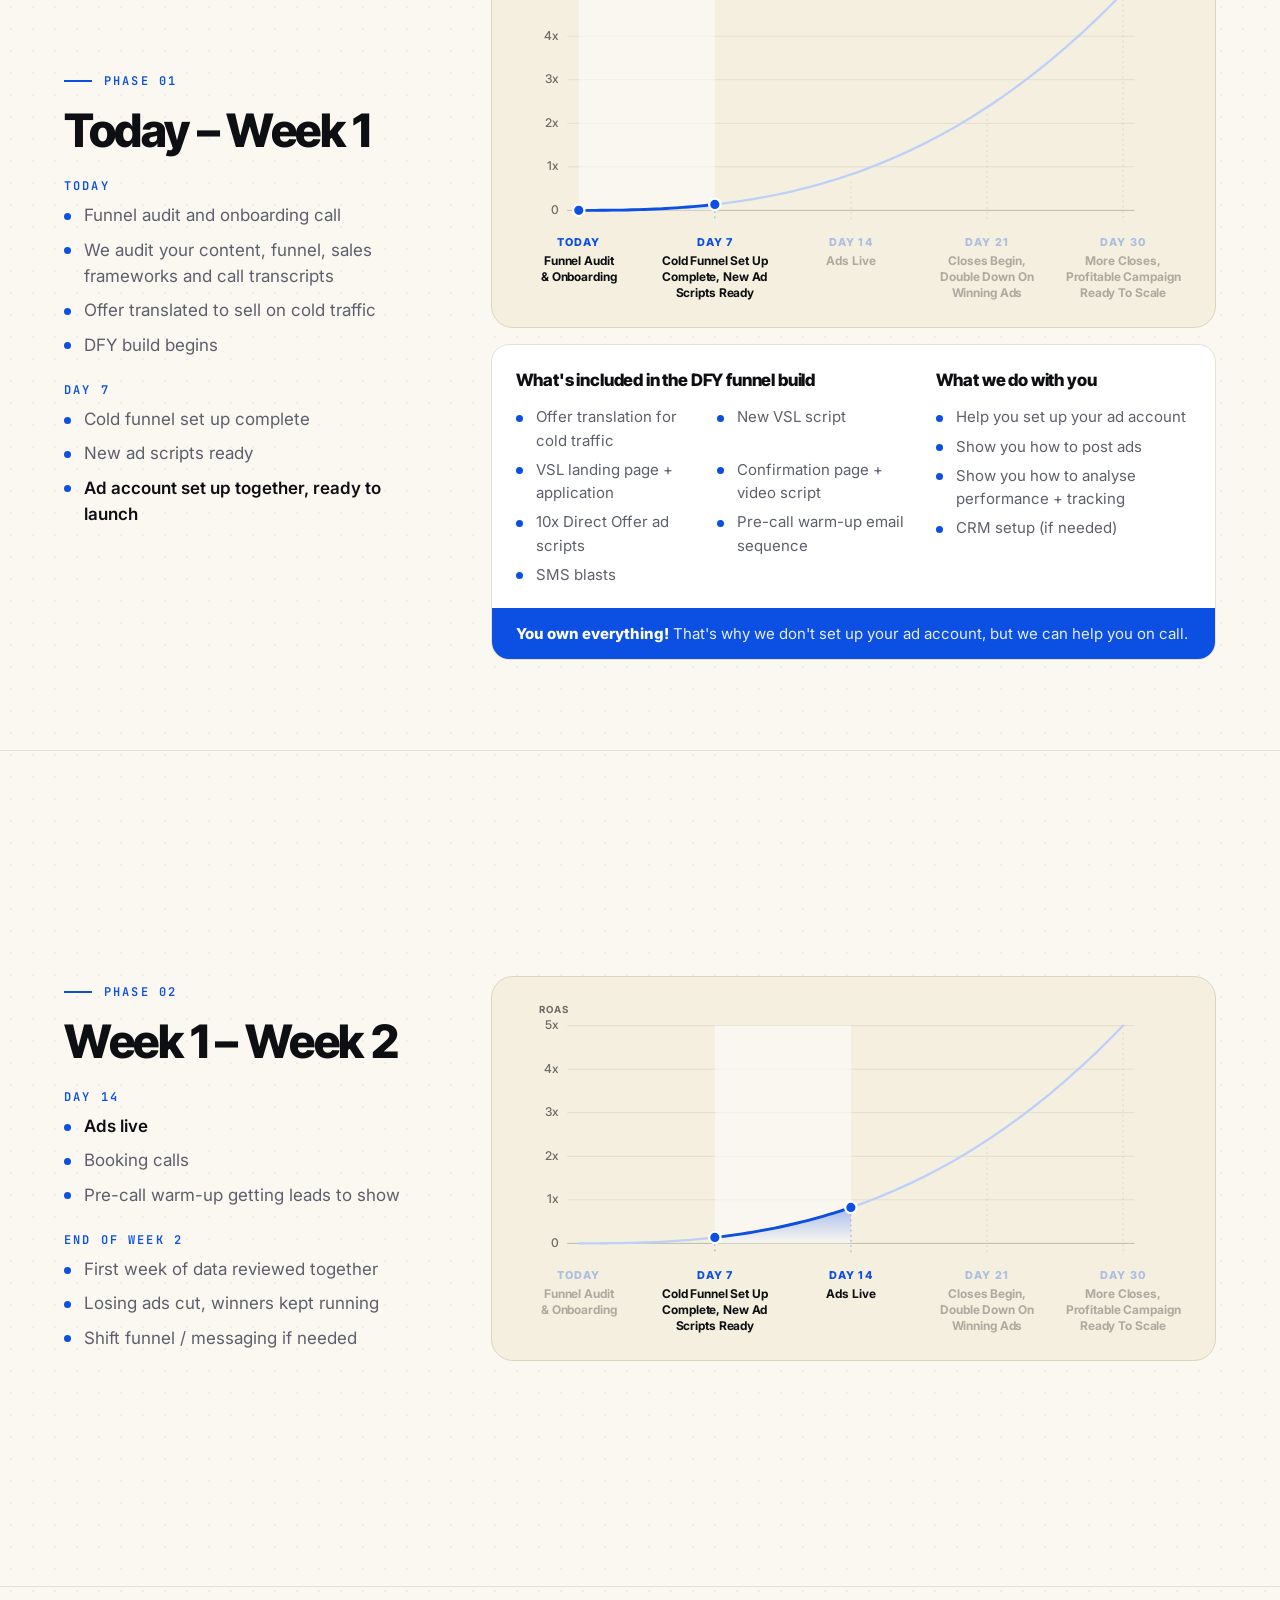
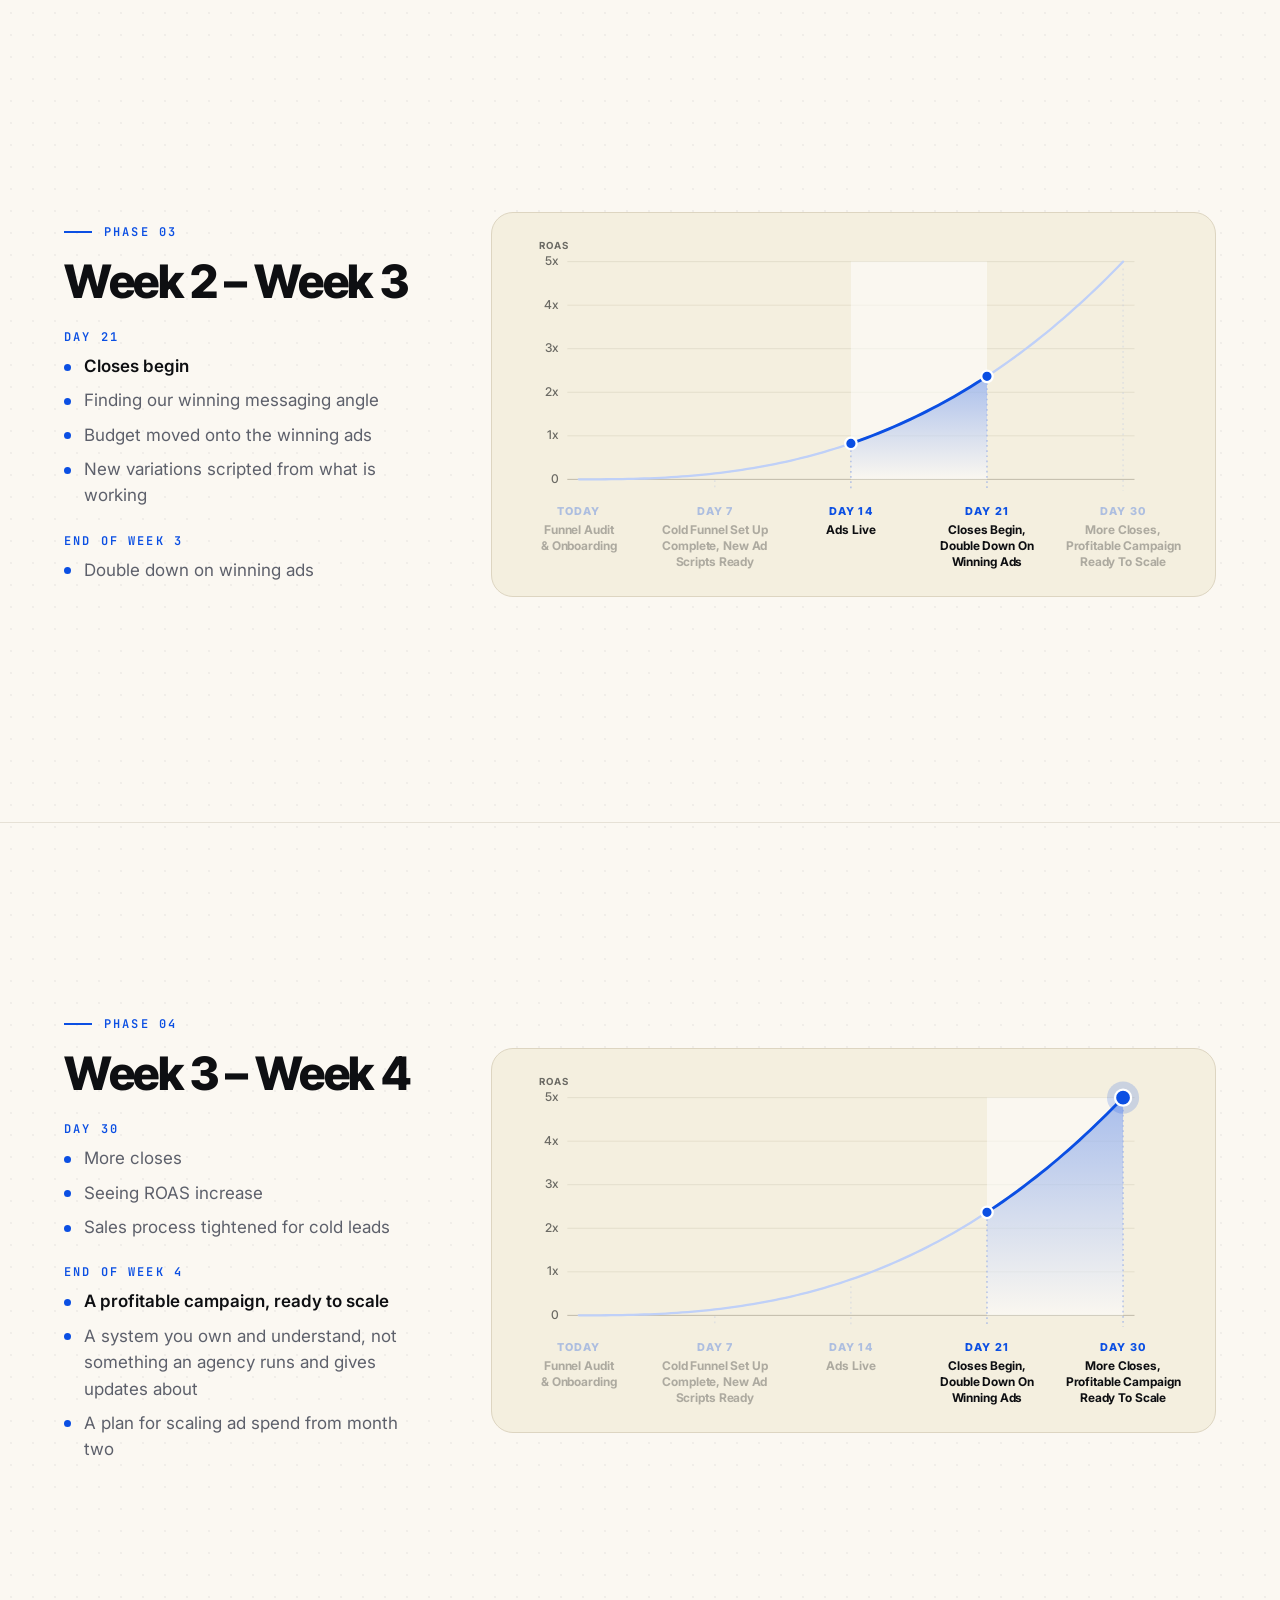
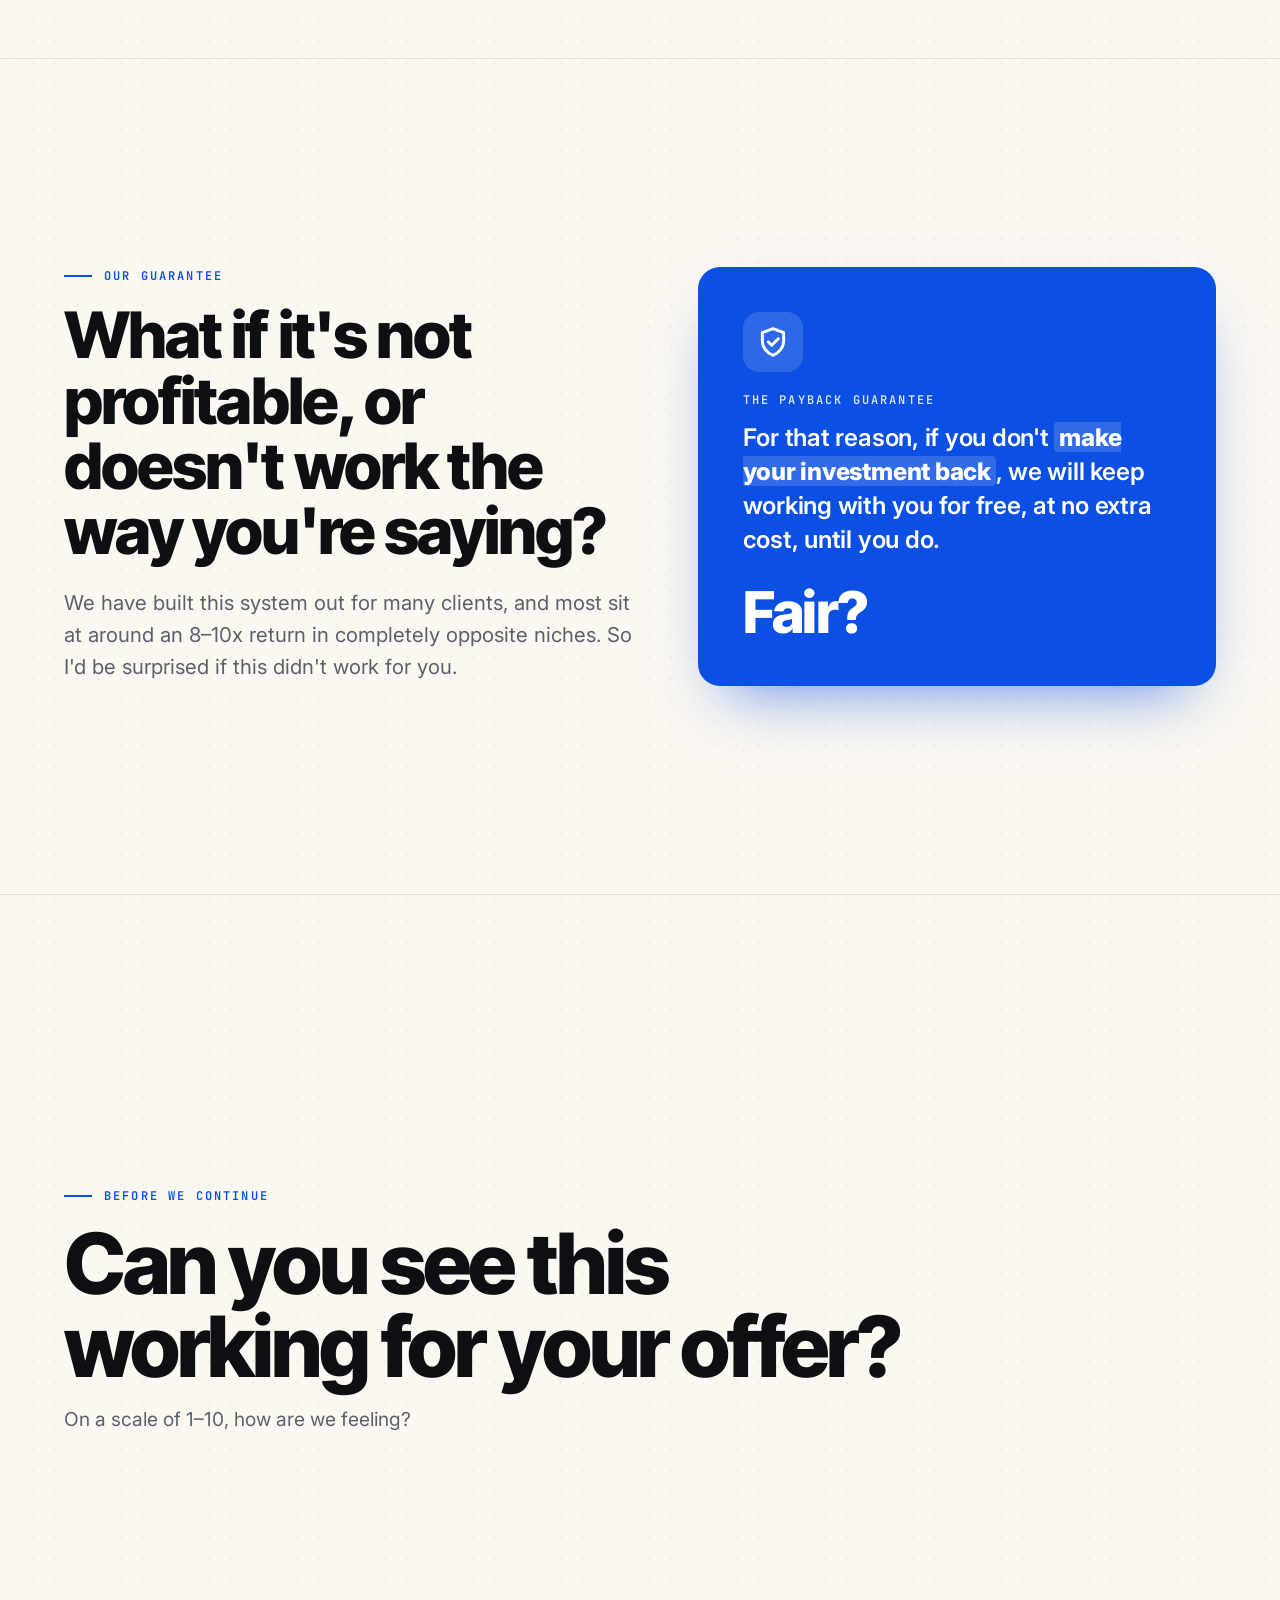
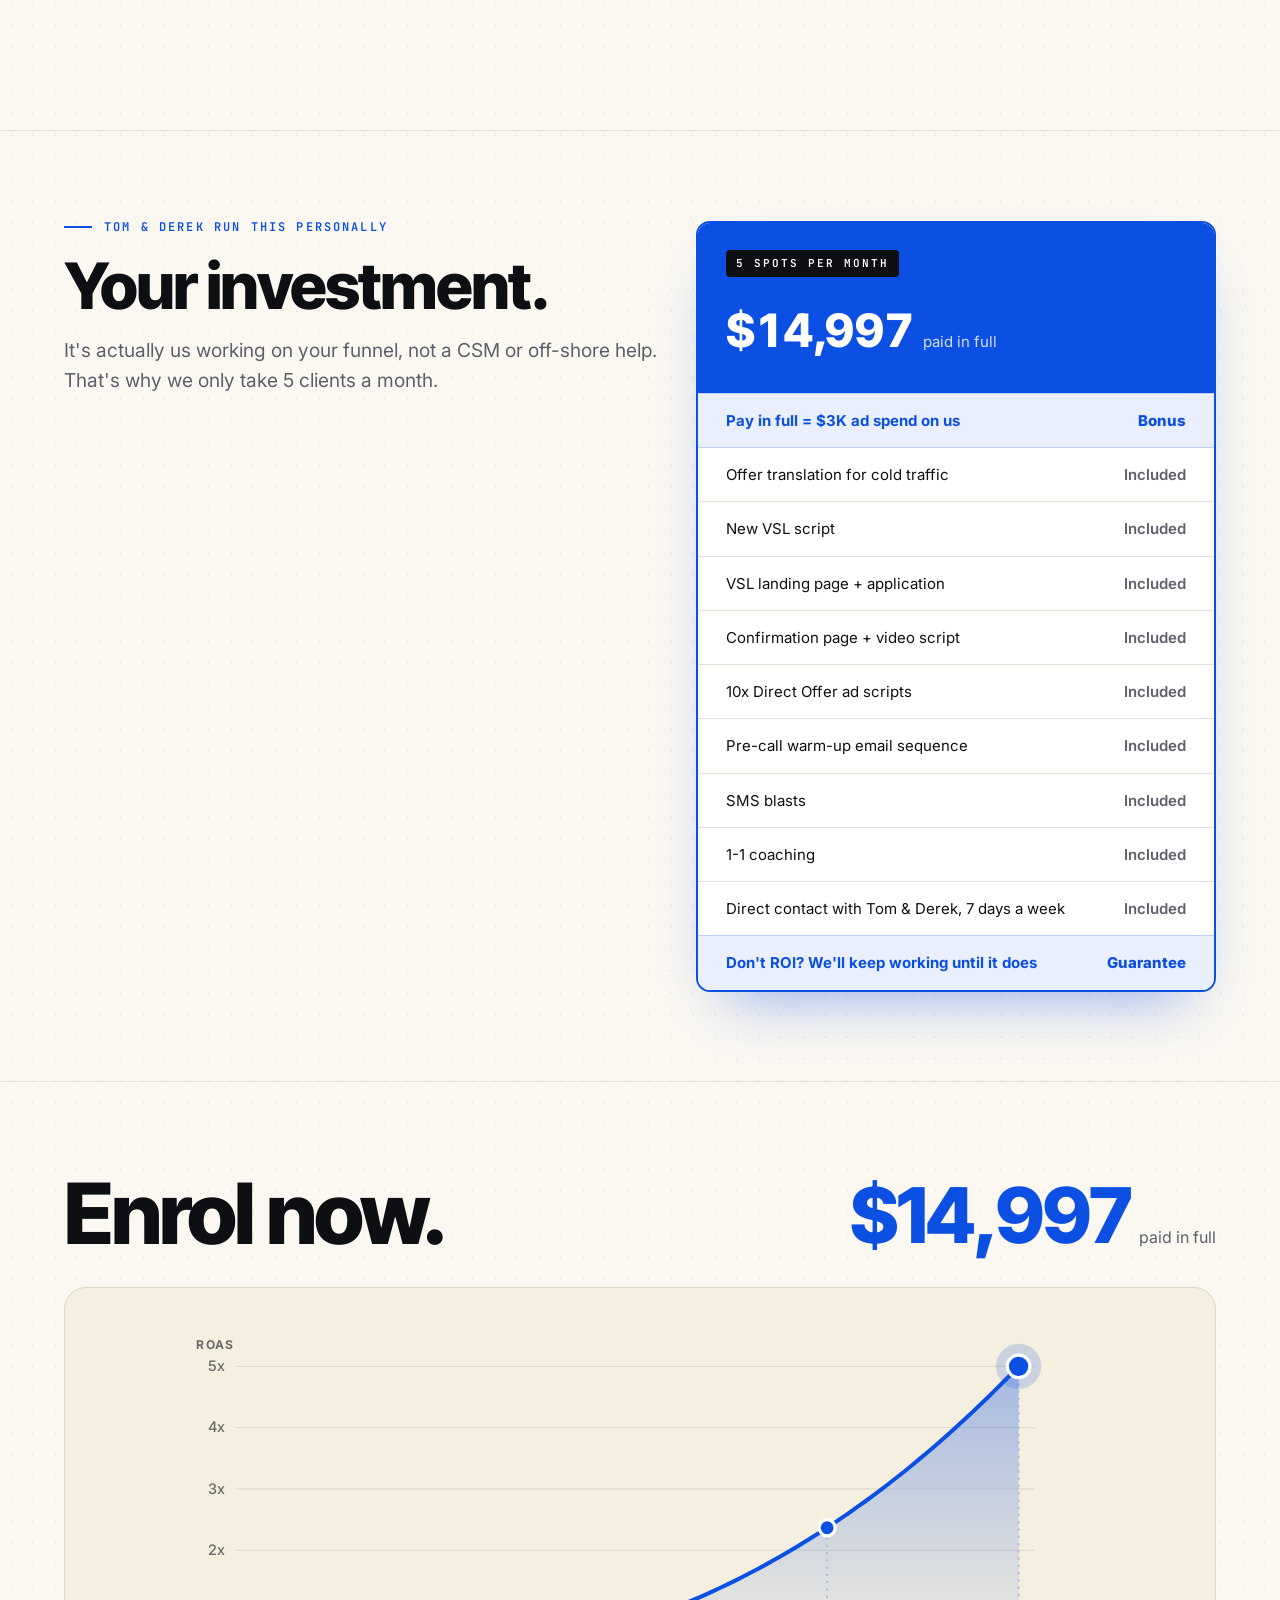
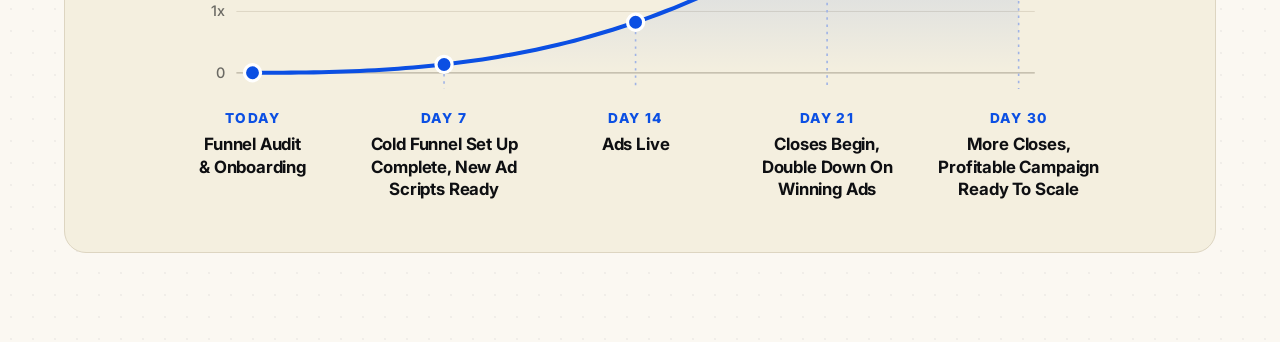
==== commit 38beffcc: "Check-in slide: 1-10 feeling question Co-Authored-By: Claude Opus 5.5 <noreply@anthropic.com>" ====
--- a/index.html
+++ b/index.html
@@ -671,7 +671,7 @@
   <div class="wrap">
     <div class="eyebrow">Before we continue</div>
     <h2 class="h-xl">Can you see this working for your offer?</h2>
-    <p class="lede">Any questions before we continue?</p>
+    <p class="lede">On a scale of 1–10, how are we feeling?</p>
   </div>
 </section>
 
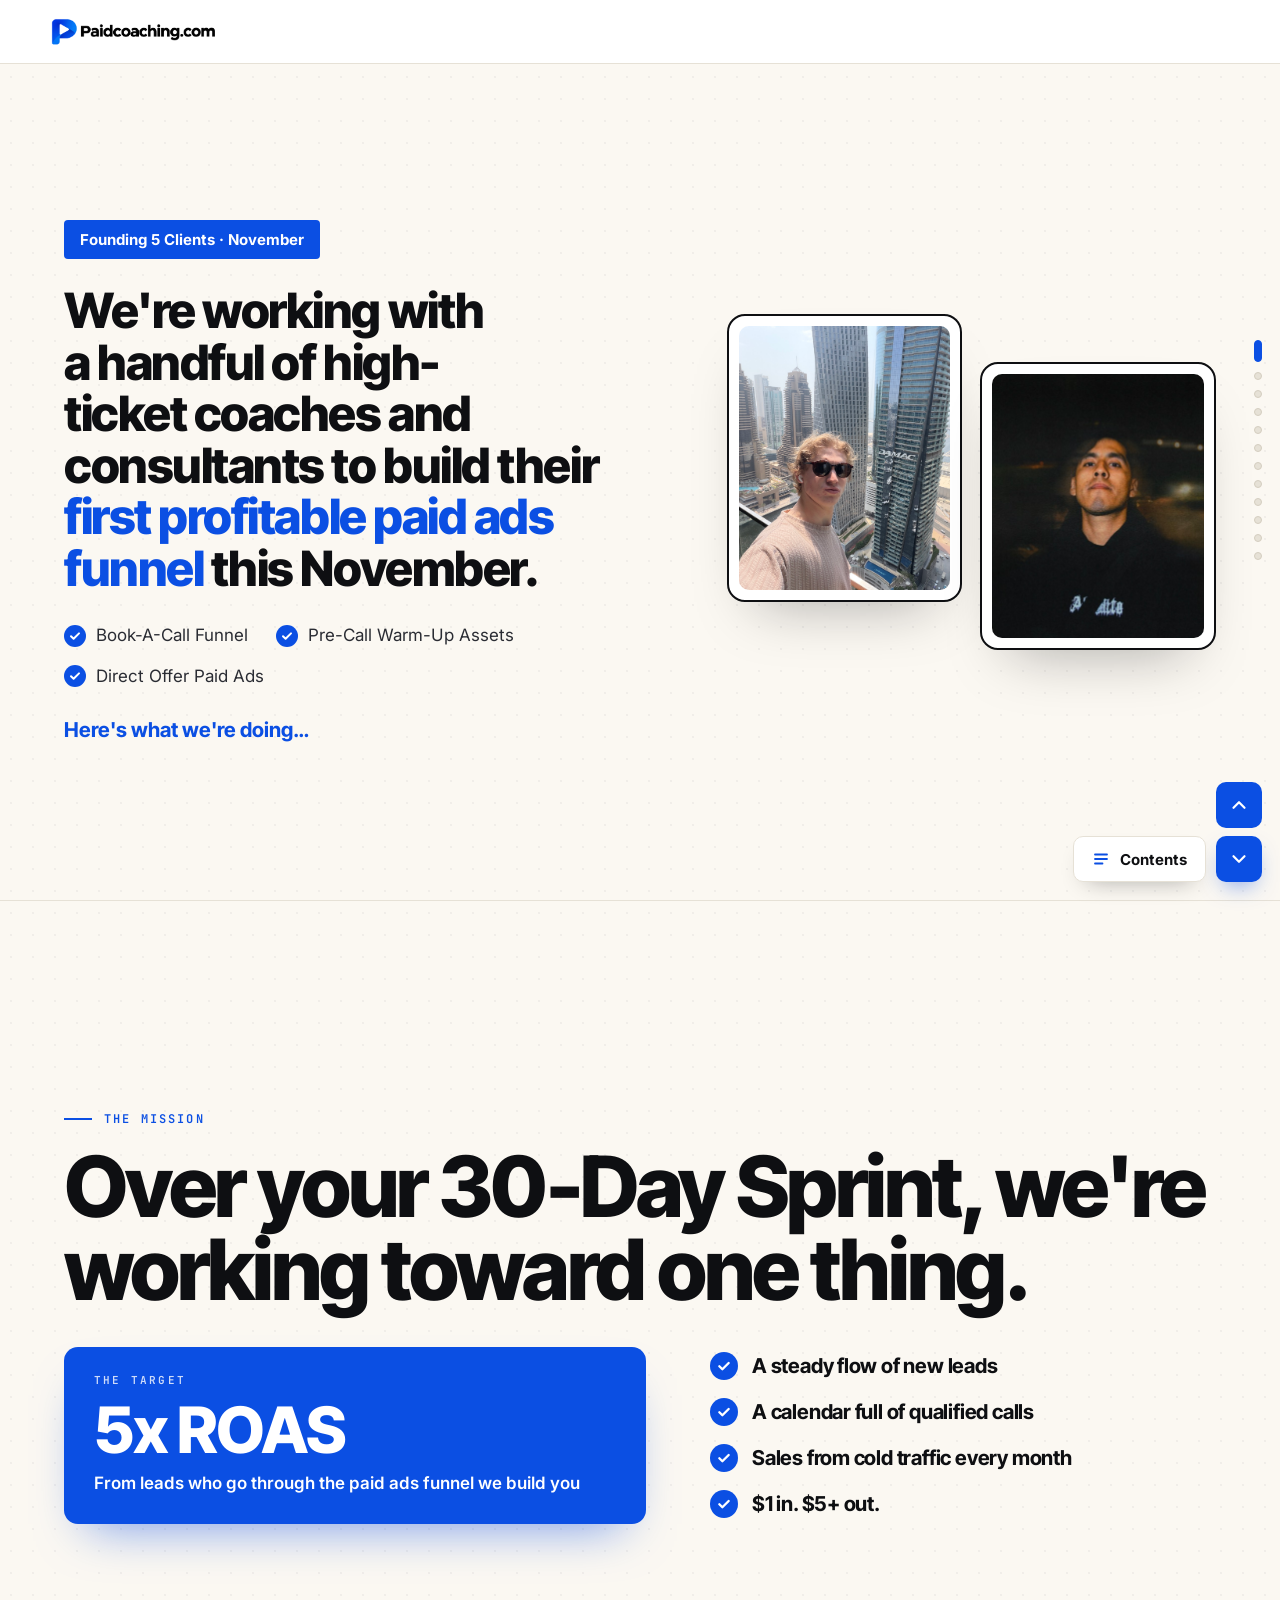
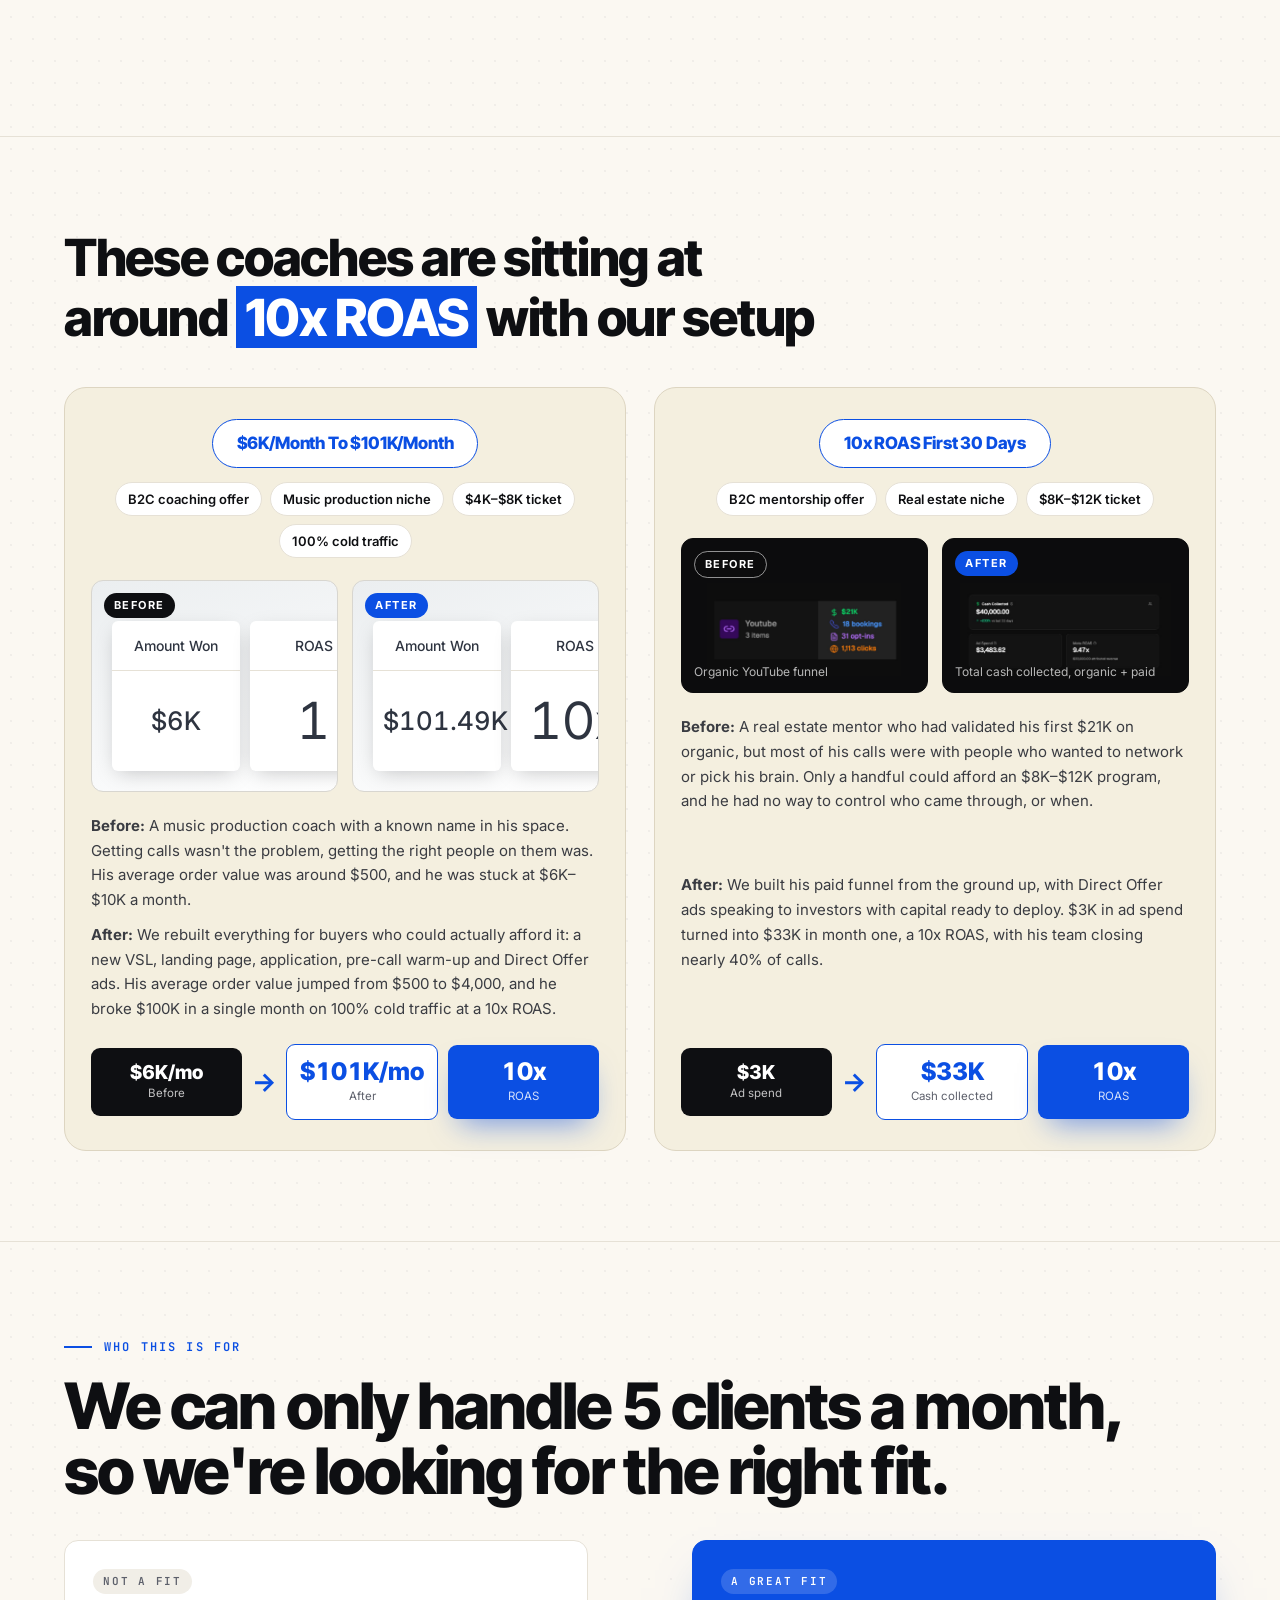
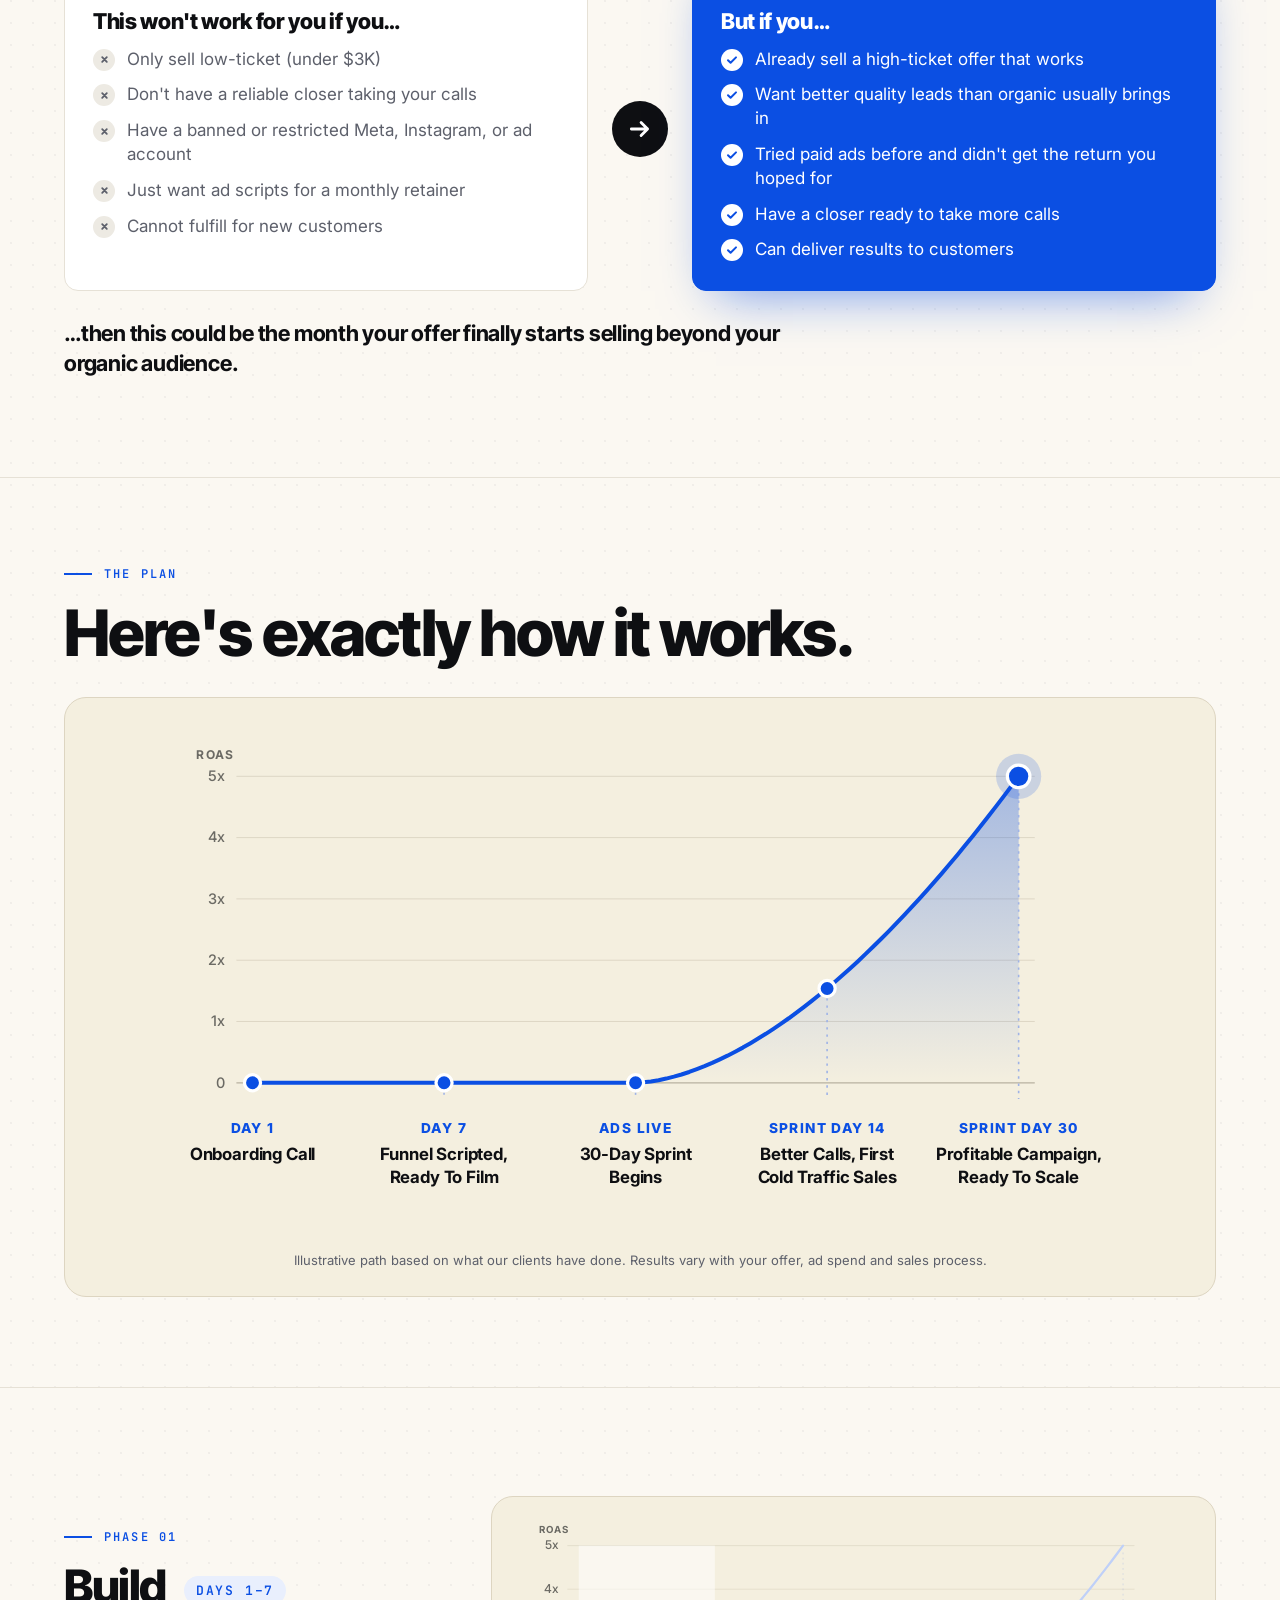
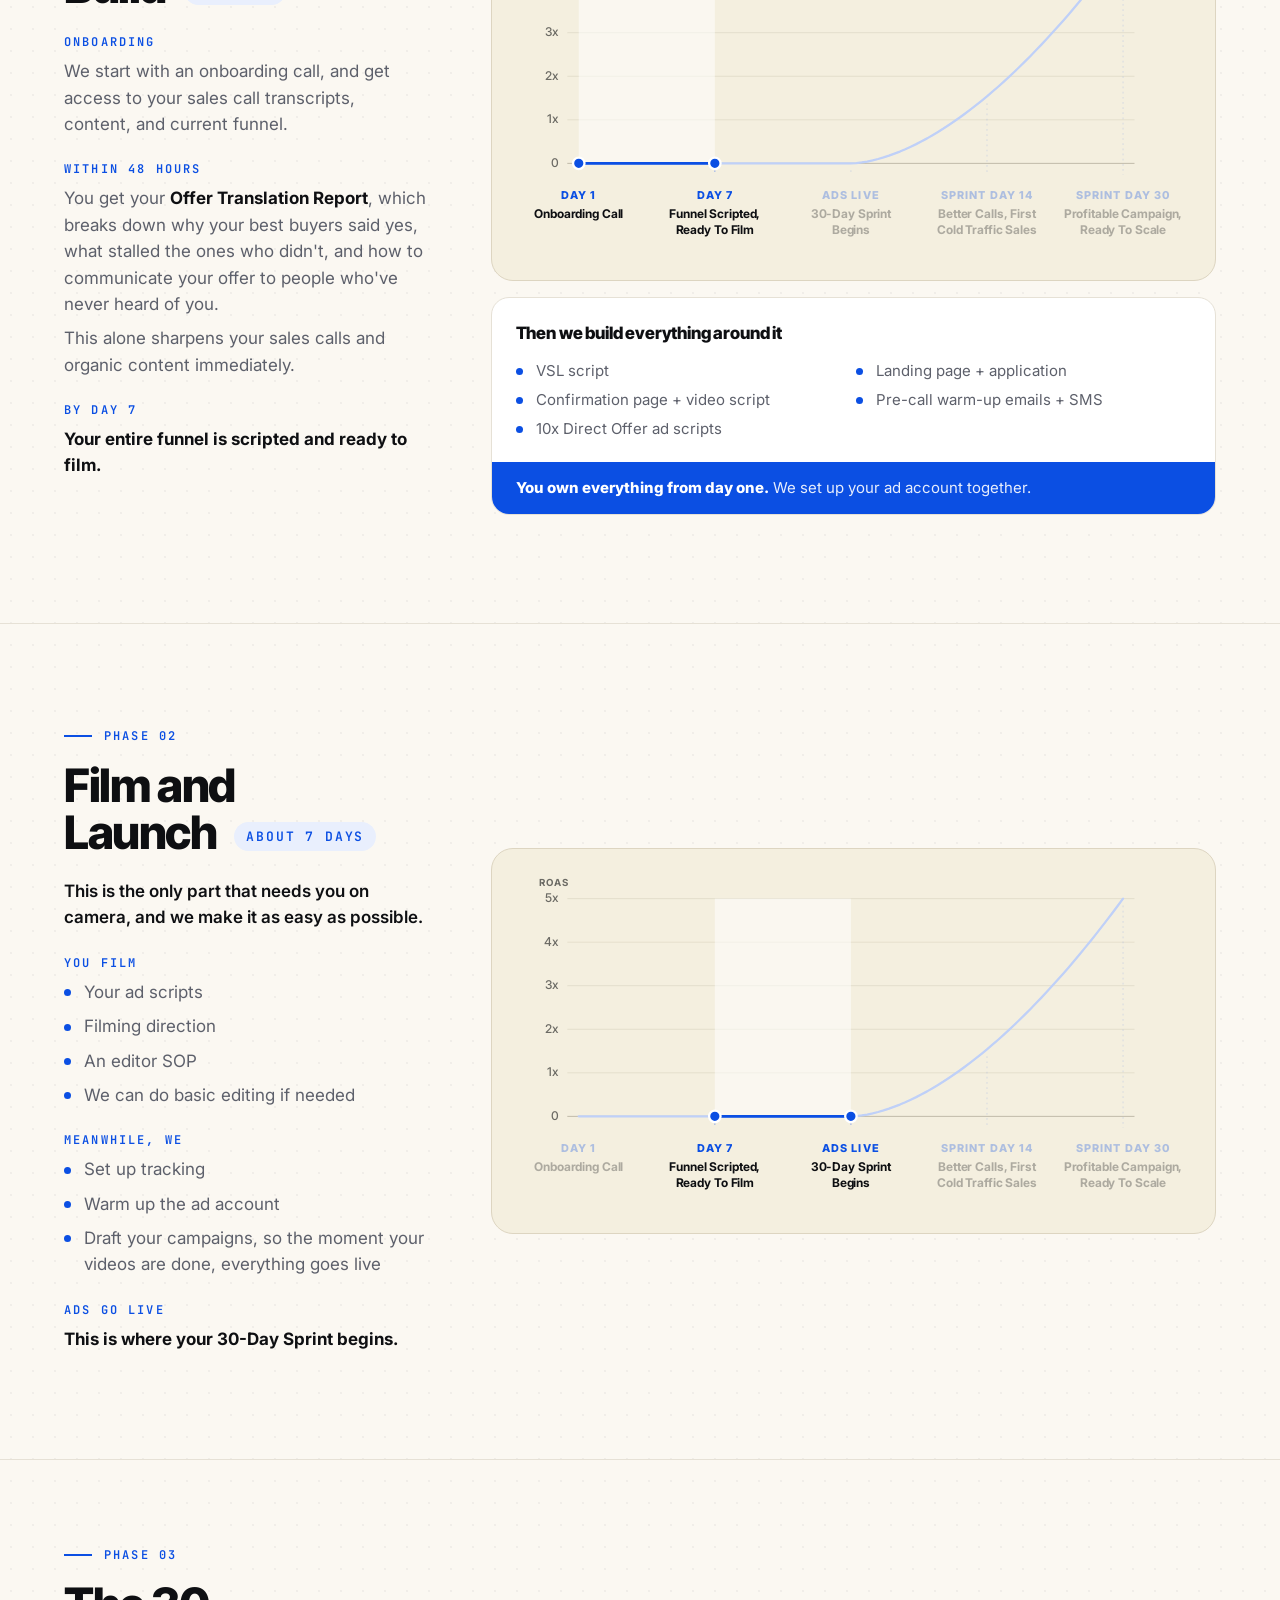
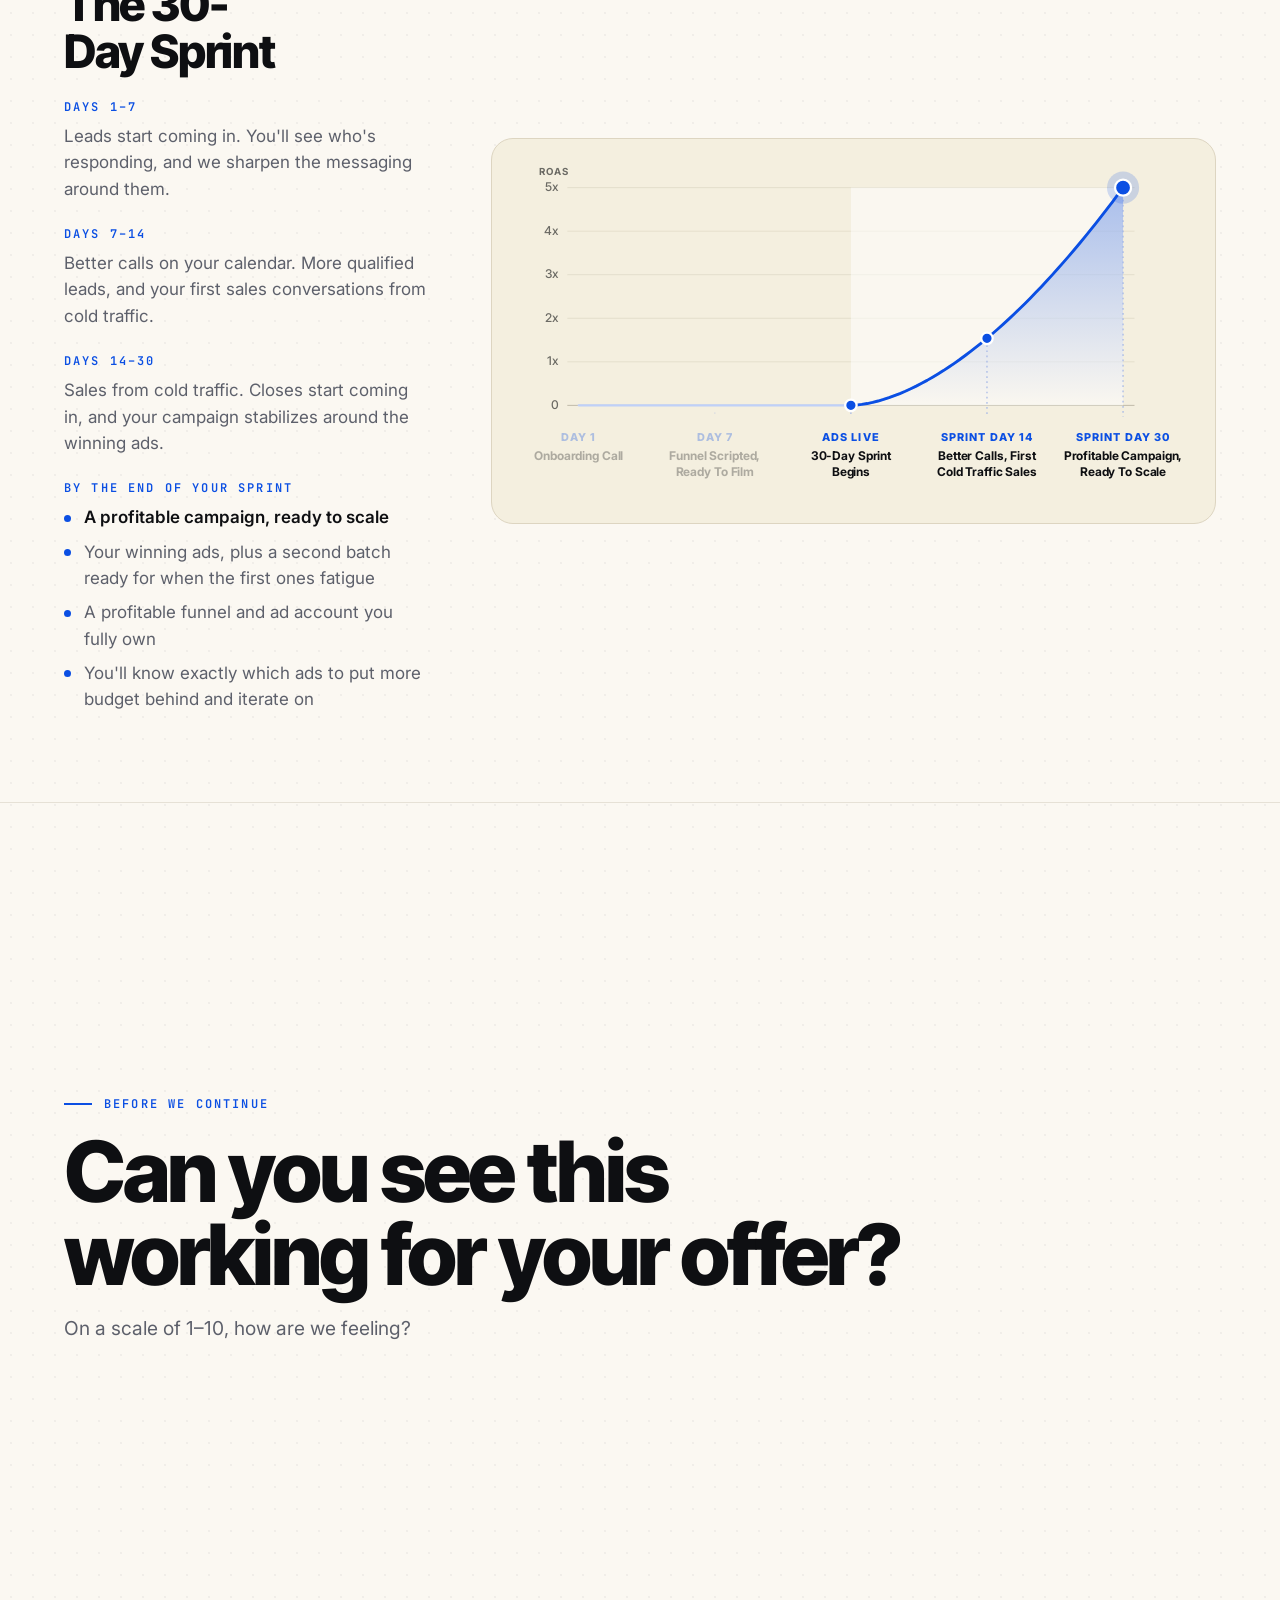
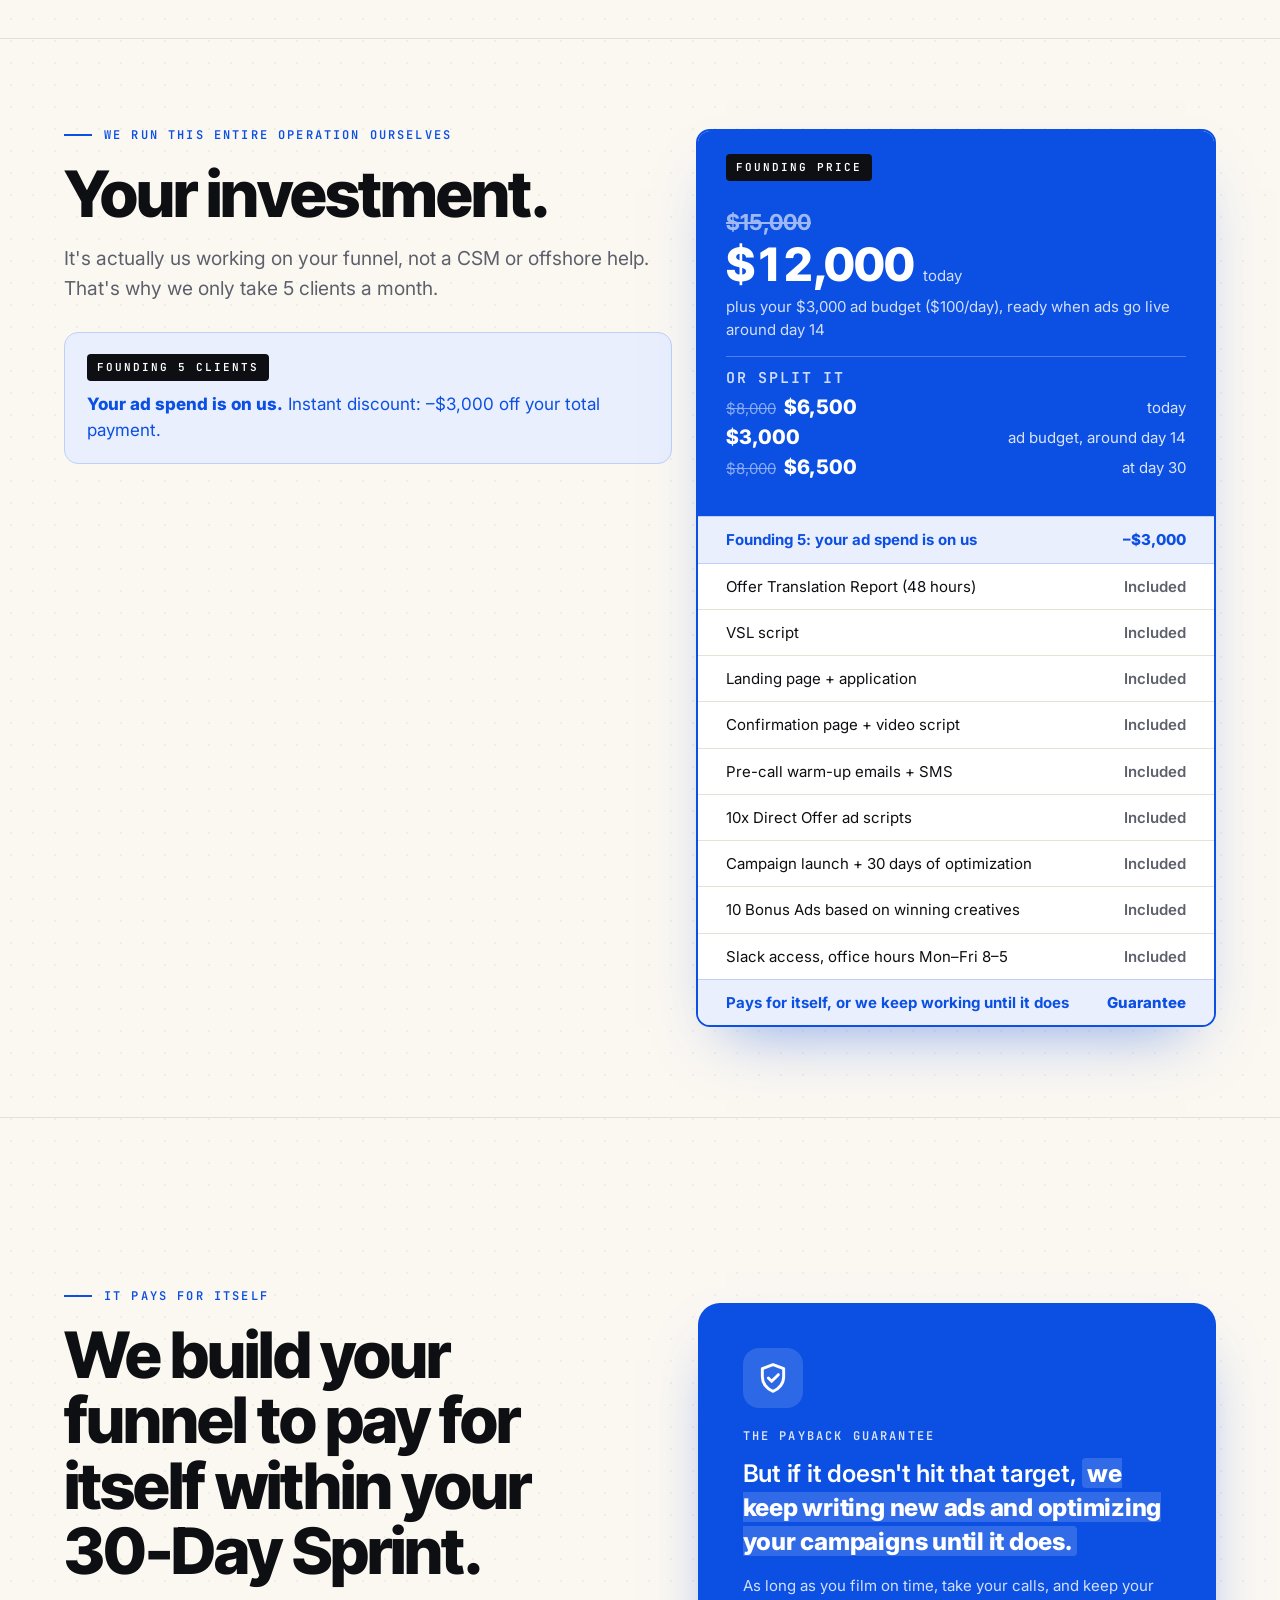
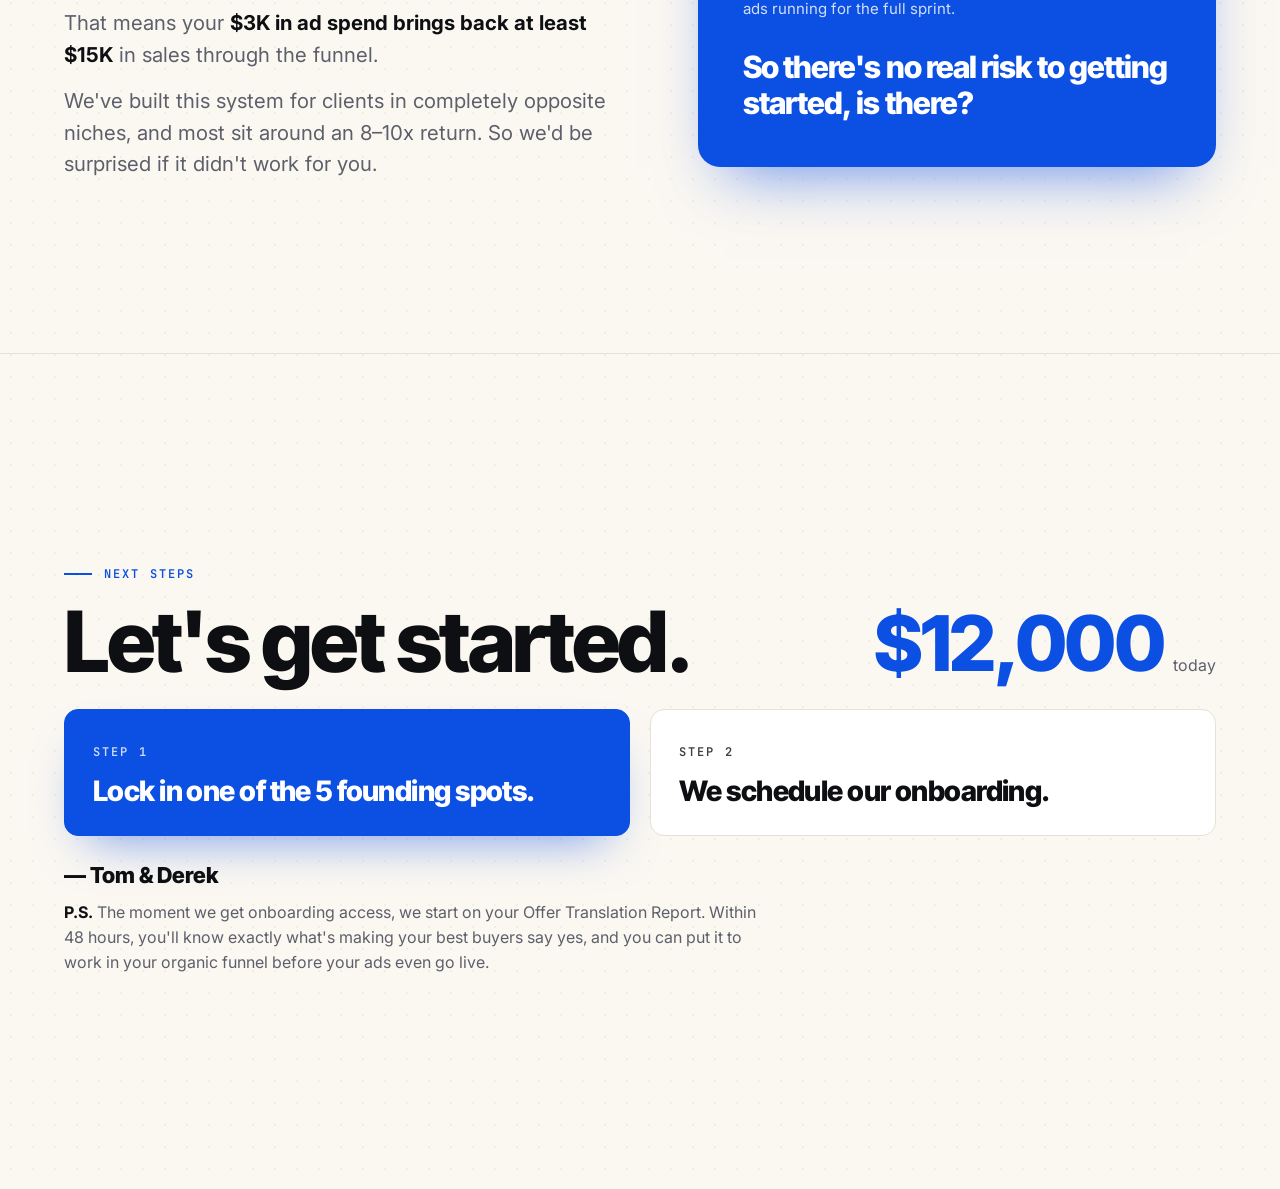
==== commit 78f56a54: "Restructure deck around the 30-Day Sprint offer New hero and mission, fit/not-fit slide, three phase" ====
--- a/index.html
+++ b/index.html
@@ -375,6 +375,56 @@
 .pager button:hover { background: var(--blue-deep); }
 .pager button:disabled { opacity: 0.3; cursor: default; box-shadow: none; }
 .pager svg { width: 22px; height: 22px; }
+/* ---------- v3 additions ---------- */
+#investment .rows li { padding-block: 11px; }
+#investment .plan .top { padding-block: 22px; }
+.hero-next { margin-top: 28px; font: 700 clamp(18px, 1.6vw, 22px)/1.3 var(--f-display); color: var(--blue); }
+.cs-cap { position: absolute; left: 12px; bottom: 10px; z-index: 1; font-size: 12px; color: rgba(255, 255, 255, 0.7); }
+.fitc { display: grid; grid-template-columns: minmax(0, 1fr) auto minmax(0, 1fr); gap: 24px; align-items: stretch; margin-top: 36px; }
+@media (max-width: 1000px) { .fitc { grid-template-columns: 1fr; } .fitc .fit-arrow { justify-self: center; transform: rotate(90deg); margin-top: 0; } }
+.fit-box.no .fit-tag { background: #F1EEE7; color: var(--muted); }
+.xl { list-style: none; padding: 0; margin: 0; display: grid; gap: 12px; }
+.xl li { display: flex; align-items: flex-start; gap: 12px; font-size: 17px; line-height: 1.4; }
+.xl .tick, .xl .cross { margin-top: 1px; }
+.cross { flex: none; width: 22px; height: 22px; border-radius: 50%; background: #EDEAE3; color: var(--muted); display: grid; place-items: center; }
+.cross svg { width: 11px; height: 11px; }
+.fit-box.no .xl li { color: var(--muted); }
+.fit-box.win .xl li { color: #fff; }
+.fit-box.win .tick { background: #fff; }
+.fit-box.win .tick path { stroke: var(--blue); }
+.fit-close { margin-top: 28px; font: 700 clamp(19px, 1.7vw, 24px)/1.35 var(--f-display); letter-spacing: -0.01em; max-width: 52ch; }
+.phase-when { display: inline-block; vertical-align: middle; margin-left: 10px; font: 600 13px/1 var(--f-mono); letter-spacing: 0.14em; text-transform: uppercase; color: var(--blue); background: var(--blue-soft); padding: 8px 12px; border-radius: 999px; }
+.step-text { color: var(--muted); font-size: 17px; max-width: 54ch; }
+.step-text + .step-text { margin-top: 8px; }
+.step-text strong { color: var(--ink); }
+.step-text.lead { margin-top: 22px; color: var(--ink); font-weight: 600; }
+.key-step .step-text { color: var(--ink); font-weight: 700; }
+.dfy-cols.one { grid-template-columns: 1fr; }
+.founding { margin-top: 28px; padding: 20px 22px; border-radius: 14px; background: var(--blue-soft); border: 1px solid var(--blue-pale); }
+.founding .pill { margin-bottom: 10px; }
+.founding p { color: var(--blue); font-size: 17px; }
+.founding strong { font-weight: 800; }
+.price-main { row-gap: 8px; }
+.was-sm { flex-basis: 100%; font: 700 22px/1 var(--f-display); text-decoration: line-through; opacity: 0.6; }
+.small.full { flex-basis: 100%; }
+.split { display: grid; gap: 6px; }
+.split-label { text-transform: uppercase; letter-spacing: 0.12em; font: 600 11px/1 var(--f-mono); margin-bottom: 4px; }
+.split-row { display: flex; justify-content: space-between; gap: 12px; font-size: 15px; color: rgba(255, 255, 255, 0.85); }
+.split-row b { font: 800 20px/1.1 var(--f-display); color: #fff; }
+.split-row s { opacity: 0.6; margin-right: 4px; }
+.gtee .lede strong { color: var(--ink); }
+.gtee .lede + .lede { margin-top: 14px; }
+.gtee-terms { margin-top: 16px; font-size: 15px; color: rgba(255, 255, 255, 0.82); }
+#guarantee .gtee-fair { font-size: clamp(24px, 2.4vw, 32px); line-height: 1.2; }
+.next { display: grid; grid-template-columns: repeat(2, minmax(0, 1fr)); gap: 20px; }
+@media (max-width: 700px) { .next { grid-template-columns: 1fr; } }
+.next-step { background: var(--surface); border: 1px solid var(--line); border-radius: var(--radius); padding: 28px; }
+.next-step:first-child { background: var(--blue); border-color: var(--blue); color: #fff; box-shadow: 0 24px 50px -24px rgba(11, 79, 227, 0.6); }
+.next-n { font: 600 12px/1 var(--f-mono); letter-spacing: 0.18em; text-transform: uppercase; opacity: 0.8; }
+.next-step h3 { margin-top: 12px; font-size: clamp(22px, 2.2vw, 30px); font-weight: 800; letter-spacing: -0.02em; line-height: 1.15; }
+.sign { margin-top: 28px; font: 800 22px/1 var(--f-display); }
+.ps { margin-top: 14px; max-width: 70ch; color: var(--muted); font-size: 16px; }
+.ps strong { color: var(--ink); }
 </style>
 </head>
 <body data-deck="dfy">
@@ -395,16 +445,14 @@
 <section class="slide" id="hero" data-title="Intro">
   <div class="wrap hero">
     <div>
-      <span class="badge">High-Ticket Coaches And Consultants</span>
-      <h1>We'll Build Your Paid Ads Funnel From Scratch, Find Your Winning Ads, And Hand You A Profitable Campaign, <span class="blue">In 30 Days.</span></h1>
+      <span class="badge">Founding 5 Clients · November</span>
+      <h1>We're working with a handful of high-ticket coaches and consultants to build their <span class="blue">first profitable paid ads funnel</span> this November.</h1>
       <ul class="checks">
-        <li><span class="tick"><svg viewBox="0 0 12 12"><path d="M2 6.2l2.6 2.6L10 3.4" fill="none" stroke="#fff" stroke-width="2" stroke-linecap="round" stroke-linejoin="round"/></svg></span>Offer Translated For Cold Traffic</li>
-        <li><span class="tick"><svg viewBox="0 0 12 12"><path d="M2 6.2l2.6 2.6L10 3.4" fill="none" stroke="#fff" stroke-width="2" stroke-linecap="round" stroke-linejoin="round"/></svg></span>VSL + Landing Page</li>
-        <li><span class="tick"><svg viewBox="0 0 12 12"><path d="M2 6.2l2.6 2.6L10 3.4" fill="none" stroke="#fff" stroke-width="2" stroke-linecap="round" stroke-linejoin="round"/></svg></span>Pre-Call Warm-Up</li>
-        <li><span class="tick"><svg viewBox="0 0 12 12"><path d="M2 6.2l2.6 2.6L10 3.4" fill="none" stroke="#fff" stroke-width="2" stroke-linecap="round" stroke-linejoin="round"/></svg></span>10x Direct Offer Ads</li>
-        <li><span class="tick"><svg viewBox="0 0 12 12"><path d="M2 6.2l2.6 2.6L10 3.4" fill="none" stroke="#fff" stroke-width="2" stroke-linecap="round" stroke-linejoin="round"/></svg></span>Sales Process Rebuild</li>
-        <li><span class="tick"><svg viewBox="0 0 12 12"><path d="M2 6.2l2.6 2.6L10 3.4" fill="none" stroke="#fff" stroke-width="2" stroke-linecap="round" stroke-linejoin="round"/></svg></span>1-on-1 Coaching</li>
+        <li><span class="tick"><svg viewBox="0 0 12 12"><path d="M2 6.2l2.6 2.6L10 3.4" fill="none" stroke="#fff" stroke-width="2" stroke-linecap="round" stroke-linejoin="round"/></svg></span>Book-A-Call Funnel</li>
+        <li><span class="tick"><svg viewBox="0 0 12 12"><path d="M2 6.2l2.6 2.6L10 3.4" fill="none" stroke="#fff" stroke-width="2" stroke-linecap="round" stroke-linejoin="round"/></svg></span>Pre-Call Warm-Up Assets</li>
+        <li><span class="tick"><svg viewBox="0 0 12 12"><path d="M2 6.2l2.6 2.6L10 3.4" fill="none" stroke="#fff" stroke-width="2" stroke-linecap="round" stroke-linejoin="round"/></svg></span>Direct Offer Paid Ads</li>
       </ul>
+      <p class="hero-next">Here's what we're doing…</p>
     </div>
     <div class="photos">
       <div class="photo-frame">
@@ -421,80 +469,27 @@
 <section class="slide" id="mission" data-title="The mission">
   <div class="wrap">
     <div class="eyebrow">The mission</div>
-    <h2 class="h-xl">Over the next 30 days, we're working toward one thing.</h2>
+    <h2 class="h-xl">Over your 30-Day Sprint, we're working toward one thing.</h2>
     <div class="mission-row">
       <div>
         <div class="target">
           <div class="label">The target</div>
-          <div class="big">5x ROAS on cold traffic</div>
-          <div class="sub">From qualified leads who can pay in full, not organic luck</div>
+          <div class="big">5x ROAS</div>
+          <div class="sub">From leads who go through the paid ads funnel we build you</div>
         </div>
-        <p class="after">You booking calls daily, whether or not you're posting.</p>
       </div>
       <ul class="mission-list">
-        <li><span class="tick"><svg viewBox="0 0 12 12"><path d="M2 6.2l2.6 2.6L10 3.4" fill="none" stroke="#fff" stroke-width="2" stroke-linecap="round" stroke-linejoin="round"/></svg></span>Predictable lead flow, in your control</li>
-        <li><span class="tick"><svg viewBox="0 0 12 12"><path d="M2 6.2l2.6 2.6L10 3.4" fill="none" stroke="#fff" stroke-width="2" stroke-linecap="round" stroke-linejoin="round"/></svg></span>Qualified leads who can pay in full</li>
-        <li><span class="tick"><svg viewBox="0 0 12 12"><path d="M2 6.2l2.6 2.6L10 3.4" fill="none" stroke="#fff" stroke-width="2" stroke-linecap="round" stroke-linejoin="round"/></svg></span>Educated on your mechanism before the call</li>
-        <li><span class="tick"><svg viewBox="0 0 12 12"><path d="M2 6.2l2.6 2.6L10 3.4" fill="none" stroke="#fff" stroke-width="2" stroke-linecap="round" stroke-linejoin="round"/></svg></span>Pre-call warm-up that keeps show rates high</li>
-        <li><span class="tick"><svg viewBox="0 0 12 12"><path d="M2 6.2l2.6 2.6L10 3.4" fill="none" stroke="#fff" stroke-width="2" stroke-linecap="round" stroke-linejoin="round"/></svg></span>$1 in, $5+ out</li>
+        <li><span class="tick"><svg viewBox="0 0 12 12"><path d="M2 6.2l2.6 2.6L10 3.4" fill="none" stroke="#fff" stroke-width="2" stroke-linecap="round" stroke-linejoin="round"/></svg></span>A steady flow of new leads</li>
+        <li><span class="tick"><svg viewBox="0 0 12 12"><path d="M2 6.2l2.6 2.6L10 3.4" fill="none" stroke="#fff" stroke-width="2" stroke-linecap="round" stroke-linejoin="round"/></svg></span>A calendar full of qualified calls</li>
+        <li><span class="tick"><svg viewBox="0 0 12 12"><path d="M2 6.2l2.6 2.6L10 3.4" fill="none" stroke="#fff" stroke-width="2" stroke-linecap="round" stroke-linejoin="round"/></svg></span>Sales from cold traffic every month</li>
+        <li><span class="tick"><svg viewBox="0 0 12 12"><path d="M2 6.2l2.6 2.6L10 3.4" fill="none" stroke="#fff" stroke-width="2" stroke-linecap="round" stroke-linejoin="round"/></svg></span>$1 in. $5+ out.</li>
       </ul>
     </div>
   </div>
 </section>
 
-<!-- 3. WHO THIS IS FOR -->
-<section class="slide" id="built-for" data-title="Who this is for">
-  <div class="wrap">
-    <div class="eyebrow">Before we go further</div>
-    <h2 class="h-xl">Who this is for</h2>
-    <div class="fit">
-      <div class="fit-from">
-        <p class="fit-label">We work with 2 types of coaches</p>
-        <div class="fit-pair">
-          <div class="fit-box">
-            <span class="fit-tag">No paid funnel</span>
-            <h3>Selling well on organic, but it's a rollercoaster and you can't scale</h3>
-            <ul class="bul">
-              <li>Clients come through content, DMs and referrals</li>
-              <li>Fully booked one month, empty the next when the algorithm shifts</li>
-              <li>You know paid ads are how the big coaches scale</li>
-              <li>But you don't know how to turn your offer into ads, a VSL and a funnel that converts cold traffic</li>
-            </ul>
-          </div>
-          <div class="fit-box">
-            <span class="fit-tag">Paid funnel, not working</span>
-            <h3>Tried paid ads, and it's not working how you hoped</h3>
-            <ul class="bul">
-              <li>Leads came in, but they couldn't afford you or never showed</li>
-              <li>You spent on ads or an agency without a profitable return</li>
-              <li>Your closers hit objections they never heard from organic leads</li>
-              <li>You don't know where the funnel is leaking</li>
-            </ul>
-          </div>
-        </div>
-      </div>
-      <div class="fit-arrow" aria-hidden="true"><svg viewBox="0 0 24 24" fill="none" stroke="currentColor" stroke-width="2.6" stroke-linecap="round" stroke-linejoin="round"><path d="M4 12h15M13 6l6 6-6 6"/></svg></div>
-      <div class="fit-to">
-        <p class="fit-label">To get this outcome</p>
-        <div class="fit-box win">
-          <span class="fit-tag">The outcome</span>
-          <h3>A paid funnel that sells your offer every day</h3>
-            <ul class="bul">
-              <li>5x+ ROAS on cold traffic within 30 days</li>
-              <li>Qualified leads who can pay in full</li>
-              <li>Calls booked every day, whether you post or not</li>
-              <li>Leads who show up educated on your mechanism</li>
-              <li>Revenue you can predict and scale</li>
-              <li>A business that runs on a system, not luck</li>
-            </ul>
-        </div>
-      </div>
-    </div>
-  </div>
-</section>
-
 <!-- 3. PROOF -->
-<section class="slide" id="proof" data-title="Client results">
+<section class="slide" id="proof" data-title="Case studies">
   <div class="wrap">
     <h2 class="proof-head">These coaches are sitting at around <span class="mark">10x ROAS</span> with our setup</h2>
     <div class="cs-stack">
@@ -503,11 +498,11 @@
       <div class="cs-chips"><span>B2C coaching offer</span><span>Music production niche</span><span>$4K–$8K ticket</span><span>100% cold traffic</span></div>
       <div class="cs-panes">
         <div class="cs-pane"><span class="cs-label">Before</span><div class="cs-shot"><div class="cs-stats"><div><span>Amount Won</span><b>$6K</b></div><div><span>ROAS</span><b class="huge">1</b></div></div></div></div>
-        <div class="cs-pane"><span class="cs-label paid">After</span><div class="cs-shot"><div class="cs-stats"><div><span>Amount Won</span><b>$101.49K</b></div><div><span>ROAS</span><b class="huge">10</b></div></div></div></div>
+        <div class="cs-pane"><span class="cs-label paid">After</span><div class="cs-shot"><div class="cs-stats"><div><span>Amount Won</span><b>$101.49K</b></div><div><span>ROAS</span><b class="huge">10x</b></div></div></div></div>
       </div>
       <div class="cs-story">
         <p><strong>Before:</strong> A music production coach with a known name in his space. Getting calls wasn't the problem, getting the right people on them was. His average order value was around $500, and he was stuck at $6K–$10K a month.</p>
-        <p><strong>After:</strong> We rebuilt everything for buyers who could actually afford it: a new VSL, landing page, application, pre-call warm-up and Direct Offer ads. His average order value jumped from $500 to $4,000, and he broke $100K in 30 days on 100% cold traffic at a 10x ROAS.</p>
+        <p><strong>After:</strong> We rebuilt everything for buyers who could actually afford it: a new VSL, landing page, application, pre-call warm-up and Direct Offer ads. His average order value jumped from $500 to $4,000, and he broke $100K in a single month on 100% cold traffic at a 10x ROAS.</p>
       </div>
       <div class="cs-eq">
         <div class="cs-n dark"><b>$6K/mo</b><span>Before</span></div>
@@ -520,12 +515,12 @@
       <h3 class="cs-title">10x ROAS First 30 Days</h3>
       <div class="cs-chips"><span>B2C mentorship offer</span><span>Real estate niche</span><span>$8K–$12K ticket</span></div>
       <div class="cs-panes">
-        <div class="cs-pane dark"><span class="cs-label">Before</span><img class="shot" src="assets/proof/real-estate-before.png" alt="Organic YouTube funnel: $21K, 18 bookings, 31 opt-ins, 1,113 clicks"></div>
-        <div class="cs-pane dark"><span class="cs-label paid">After</span><img class="shot" src="assets/proof/real-estate-after.png" alt="Paid funnel: $40,000 cash collected, $3,483.62 ad spend, 9.47x Meta ROAS"></div>
+        <div class="cs-pane dark"><span class="cs-label">Before</span><span class="cs-cap">Organic YouTube funnel</span><img class="shot" src="assets/proof/real-estate-before.png" alt="Organic YouTube funnel: $21K, 18 bookings, 31 opt-ins, 1,113 clicks"></div>
+        <div class="cs-pane dark"><span class="cs-label paid">After</span><span class="cs-cap">Total cash collected, organic + paid</span><img class="shot" src="assets/proof/real-estate-after.png" alt="Paid funnel: $40,000 cash collected, $3,483.62 ad spend, 9.47x Meta ROAS"></div>
       </div>
       <div class="cs-story">
-        <p><strong>Before:</strong> A real estate mentor who had validated his first $21K on organic, but most of his calls were with people who wanted to network or pick his brain. Only a handful could afford an $8K–$12K program.</p>
-        <p><strong>After:</strong> We built his paid funnel from the ground up, with Direct Offer ads speaking to investors with capital ready to deploy. $3K in ad spend turned into $33K in month one, a 10x ROAS. Month two scaled to $49K at 8.6x, with his team closing nearly 40% of calls.</p>
+        <p><strong>Before:</strong> A real estate mentor who had validated his first $21K on organic, but most of his calls were with people who wanted to network or pick his brain. Only a handful could afford an $8K–$12K program, and he had no way to control who came through, or when.</p>
+        <p><strong>After:</strong> We built his paid funnel from the ground up, with Direct Offer ads speaking to investors with capital ready to deploy. $3K in ad spend turned into $33K in month one, a 10x ROAS, with his team closing nearly 40% of calls.</p>
       </div>
       <div class="cs-eq">
         <div class="cs-n dark"><b>$3K</b><span>Ad spend</span></div>
@@ -538,11 +533,33 @@
   </div>
 </section>
 
+<!-- WHO THIS IS FOR -->
+<section class="slide" id="built-for" data-title="Who this is for">
+  <div class="wrap">
+    <div class="eyebrow">Who this is for</div>
+    <h2 class="h-lg">We can only handle 5 clients a month, so we're looking for the right fit.</h2>
+    <div class="fitc">
+      <div class="fit-box no">
+        <span class="fit-tag">Not a fit</span>
+        <h3>This won't work for you if you…</h3>
+        <ul class="xl"><li><span class="cross"><svg viewBox="0 0 12 12"><path d="M3.5 3.5l5 5M8.5 3.5l-5 5" fill="none" stroke="currentColor" stroke-width="2" stroke-linecap="round"/></svg></span>Only sell low-ticket (under $3K)</li><li><span class="cross"><svg viewBox="0 0 12 12"><path d="M3.5 3.5l5 5M8.5 3.5l-5 5" fill="none" stroke="currentColor" stroke-width="2" stroke-linecap="round"/></svg></span>Don't have a reliable closer taking your calls</li><li><span class="cross"><svg viewBox="0 0 12 12"><path d="M3.5 3.5l5 5M8.5 3.5l-5 5" fill="none" stroke="currentColor" stroke-width="2" stroke-linecap="round"/></svg></span>Have a banned or restricted Meta, Instagram, or ad account</li><li><span class="cross"><svg viewBox="0 0 12 12"><path d="M3.5 3.5l5 5M8.5 3.5l-5 5" fill="none" stroke="currentColor" stroke-width="2" stroke-linecap="round"/></svg></span>Just want ad scripts for a monthly retainer</li><li><span class="cross"><svg viewBox="0 0 12 12"><path d="M3.5 3.5l5 5M8.5 3.5l-5 5" fill="none" stroke="currentColor" stroke-width="2" stroke-linecap="round"/></svg></span>Cannot fulfill for new customers</li></ul>
+      </div>
+      <div class="fit-arrow" aria-hidden="true"><svg viewBox="0 0 24 24" fill="none" stroke="currentColor" stroke-width="2.6" stroke-linecap="round" stroke-linejoin="round"><path d="M4 12h15M13 6l6 6-6 6"/></svg></div>
+      <div class="fit-box win">
+        <span class="fit-tag">A great fit</span>
+        <h3>But if you…</h3>
+        <ul class="xl"><li><span class="tick"><svg viewBox="0 0 12 12"><path d="M2 6.2l2.6 2.6L10 3.4" fill="none" stroke="#fff" stroke-width="2" stroke-linecap="round" stroke-linejoin="round"/></svg></span>Already sell a high-ticket offer that works</li><li><span class="tick"><svg viewBox="0 0 12 12"><path d="M2 6.2l2.6 2.6L10 3.4" fill="none" stroke="#fff" stroke-width="2" stroke-linecap="round" stroke-linejoin="round"/></svg></span>Want better quality leads than organic usually brings in</li><li><span class="tick"><svg viewBox="0 0 12 12"><path d="M2 6.2l2.6 2.6L10 3.4" fill="none" stroke="#fff" stroke-width="2" stroke-linecap="round" stroke-linejoin="round"/></svg></span>Tried paid ads before and didn't get the return you hoped for</li><li><span class="tick"><svg viewBox="0 0 12 12"><path d="M2 6.2l2.6 2.6L10 3.4" fill="none" stroke="#fff" stroke-width="2" stroke-linecap="round" stroke-linejoin="round"/></svg></span>Have a closer ready to take more calls</li><li><span class="tick"><svg viewBox="0 0 12 12"><path d="M2 6.2l2.6 2.6L10 3.4" fill="none" stroke="#fff" stroke-width="2" stroke-linecap="round" stroke-linejoin="round"/></svg></span>Can deliver results to customers</li></ul>
+      </div>
+    </div>
+    <p class="fit-close">…then this could be the month your offer finally starts selling beyond your organic audience.</p>
+  </div>
+</section>
+
 <!-- 4. MILESTONES -->
-<section class="slide" id="milestones" data-title="Your first 30 days">
+<section class="slide" id="milestones" data-title="The plan">
   <div class="wrap">
-    <div class="eyebrow">Your milestones</div>
-    <h2 class="h-lg">What Does Your First 30 Days Actually Look Like?</h2>
+    <div class="eyebrow">The plan</div>
+    <h2 class="h-lg">Here's exactly how it works.</h2>
     <div class="roas-card">
       <div class="chart-scroll"><div data-roas></div></div>
       <p class="chart-note">Illustrative path based on what our clients have done. Results vary with your offer, ad spend and sales process.</p>
@@ -551,18 +568,22 @@
 </section>
 
 <!-- PHASE 01 -->
-<section class="slide" id="phase-1" data-title="Phase 1 · Today – Week 1">
+<section class="slide" id="phase-1" data-title="Phase 1 · Build">
   <div class="wrap phase">
     <div>
       <div class="eyebrow">Phase 01</div>
-      <h2 class="h-lg">Today – Week 1</h2>
+      <h2 class="h-lg">Build <span class="phase-when">Days 1–7</span></h2>
       <div class="step">
-        <div class="step-label">Today</div>
-        <ul class="bul"><li>Funnel audit and onboarding call</li><li>We audit your content, funnel, sales frameworks and call transcripts</li><li>Offer translated to sell on cold traffic</li><li>DFY build begins</li></ul>
+        <div class="step-label">Onboarding</div>
+        <p class="step-text">We start with an onboarding call, and get access to your sales call transcripts, content, and current funnel.</p>
       </div>
       <div class="step">
-        <div class="step-label">Day 7</div>
-        <ul class="bul"><li>Cold funnel set up complete</li><li>New ad scripts ready</li><li class="key">Ad account set up together, ready to launch</li></ul>
+        <div class="step-label">Within 48 hours</div>
+        <p class="step-text">You get your <strong>Offer Translation Report</strong>, which breaks down why your best buyers said yes, what stalled the ones who didn't, and how to communicate your offer to people who've never heard of you.</p><p class="step-text">This alone sharpens your sales calls and organic content immediately.</p>
+      </div>
+      <div class="step key-step">
+        <div class="step-label">By day 7</div>
+        <p class="step-text">Your entire funnel is scripted and ready to film.</p>
       </div>
     </div>
     <div class="phase-right">
@@ -570,35 +591,36 @@
         <div class="chart-scroll"><div data-roas data-range="0,1"></div></div>
       </div>
       <div class="dfy">
-        <div class="dfy-cols">
+        <div class="dfy-cols one">
           <div>
-            <h3>What's included in the DFY funnel build</h3>
-            <ul class="bul dfy-two"><li>Offer translation for cold traffic</li><li>New VSL script</li><li>VSL landing page + application</li><li>Confirmation page + video script</li><li>10x Direct Offer ad scripts</li><li>Pre-call warm-up email sequence</li><li>SMS blasts</li></ul>
-          </div>
-          <div>
-            <h3>What we do with you</h3>
-            <ul class="bul"><li>Help you set up your ad account</li><li>Show you how to post ads</li><li>Show you how to analyse performance + tracking</li><li>CRM setup (if needed)</li></ul>
+            <h3>Then we build everything around it</h3>
+            <ul class="bul dfy-two"><li>VSL script</li><li>Landing page + application</li><li>Confirmation page + video script</li><li>Pre-call warm-up emails + SMS</li><li>10x Direct Offer ad scripts</li></ul>
           </div>
         </div>
-        <p class="dfy-own"><strong>You own everything!</strong> That's why we don't set up your ad account, but we can help you on call.</p>
+        <p class="dfy-own"><strong>You own everything from day one.</strong> We set up your ad account together.</p>
       </div>
     </div>
   </div>
 </section>
 
 <!-- PHASE 02 -->
-<section class="slide" id="phase-2" data-title="Phase 2 · Week 1 – Week 2">
+<section class="slide" id="phase-2" data-title="Phase 2 · Film and launch">
   <div class="wrap phase">
     <div>
       <div class="eyebrow">Phase 02</div>
-      <h2 class="h-lg">Week 1 – Week 2</h2>
+      <h2 class="h-lg">Film and Launch <span class="phase-when">About 7 days</span></h2>
+      <p class="step-text lead">This is the only part that needs you on camera, and we make it as easy as possible.</p>
       <div class="step">
-        <div class="step-label">Day 14</div>
-        <ul class="bul"><li class="key">Ads live</li><li>Booking calls</li><li>Pre-call warm-up getting leads to show</li></ul>
+        <div class="step-label">You film</div>
+        <ul class="bul"><li>Your ad scripts</li><li>Filming direction</li><li>An editor SOP</li><li>We can do basic editing if needed</li></ul>
       </div>
       <div class="step">
-        <div class="step-label">End of week 2</div>
-        <ul class="bul"><li>First week of data reviewed together</li><li>Losing ads cut, winners kept running</li><li>Shift funnel / messaging if needed</li></ul>
+        <div class="step-label">Meanwhile, we</div>
+        <ul class="bul"><li>Set up tracking</li><li>Warm up the ad account</li><li>Draft your campaigns, so the moment your videos are done, everything goes live</li></ul>
+      </div>
+      <div class="step key-step">
+        <div class="step-label">Ads go live</div>
+        <p class="step-text">This is where your 30-Day Sprint begins.</p>
       </div>
     </div>
     <div class="roas-card phase-chart">
@@ -608,60 +630,30 @@
 </section>
 
 <!-- PHASE 03 -->
-<section class="slide" id="phase-3" data-title="Phase 3 · Week 2 – Week 3">
+<section class="slide" id="phase-3" data-title="Phase 3 · The 30-Day Sprint">
   <div class="wrap phase">
     <div>
       <div class="eyebrow">Phase 03</div>
-      <h2 class="h-lg">Week 2 – Week 3</h2>
+      <h2 class="h-lg">The 30-Day Sprint</h2>
       <div class="step">
-        <div class="step-label">Day 21</div>
-        <ul class="bul"><li class="key">Closes begin</li><li>Finding our winning messaging angle</li><li>Budget moved onto the winning ads</li><li>New variations scripted from what is working</li></ul>
+        <div class="step-label">Days 1–7</div>
+        <p class="step-text">Leads start coming in. You'll see who's responding, and we sharpen the messaging around them.</p>
       </div>
       <div class="step">
-        <div class="step-label">End of week 3</div>
-        <ul class="bul"><li>Double down on winning ads</li></ul>
+        <div class="step-label">Days 7–14</div>
+        <p class="step-text">Better calls on your calendar. More qualified leads, and your first sales conversations from cold traffic.</p>
+      </div>
+      <div class="step">
+        <div class="step-label">Days 14–30</div>
+        <p class="step-text">Sales from cold traffic. Closes start coming in, and your campaign stabilizes around the winning ads.</p>
+      </div>
+      <div class="step">
+        <div class="step-label">By the end of your Sprint</div>
+        <ul class="bul"><li class="key">A profitable campaign, ready to scale</li><li>Your winning ads, plus a second batch ready for when the first ones fatigue</li><li>A profitable funnel and ad account you fully own</li><li>You'll know exactly which ads to put more budget behind and iterate on</li></ul>
       </div>
     </div>
     <div class="roas-card phase-chart">
-      <div class="chart-scroll"><div data-roas data-range="2,3"></div></div>
-    </div>
-  </div>
-</section>
-
-<!-- PHASE 04 -->
-<section class="slide" id="phase-4" data-title="Phase 4 · Week 3 – Week 4">
-  <div class="wrap phase">
-    <div>
-      <div class="eyebrow">Phase 04</div>
-      <h2 class="h-lg">Week 3 – Week 4</h2>
-      <div class="step">
-        <div class="step-label">Day 30</div>
-        <ul class="bul"><li>More closes</li><li>Seeing ROAS increase</li><li>Sales process tightened for cold leads</li></ul>
-      </div>
-      <div class="step">
-        <div class="step-label">End of week 4</div>
-        <ul class="bul"><li class="key">A profitable campaign, ready to scale</li><li>A system you own and understand, not something an agency runs and gives updates about</li><li>A plan for scaling ad spend from month two</li></ul>
-      </div>
-    </div>
-    <div class="roas-card phase-chart">
-      <div class="chart-scroll"><div data-roas data-range="3,4"></div></div>
-    </div>
-  </div>
-</section>
-
-<!-- GUARANTEE -->
-<section class="slide" id="guarantee" data-title="Our guarantee">
-  <div class="wrap gtee">
-    <div>
-      <div class="eyebrow">Our guarantee</div>
-      <h2 class="h-lg">What if it's not profitable, or doesn't work the way you're saying?</h2>
-      <p class="lede">We have built this system out for many clients, and most sit at around an 8–10x return in completely opposite niches. So I'd be surprised if this didn't work for you.</p>
-    </div>
-    <div class="gtee-card">
-      <div class="gtee-seal" aria-hidden="true"><svg viewBox="0 0 24 24" fill="none" stroke="currentColor" stroke-width="2.2" stroke-linecap="round" stroke-linejoin="round"><path d="M12 2l8 3v6c0 5-3.4 9.4-8 11-4.6-1.6-8-6-8-11V5z"/><path d="M8.5 12l2.5 2.5 5-5"/></svg></div>
-      <div class="gtee-tag">The payback guarantee</div>
-      <p class="gtee-text">For that reason, if you don't <strong>make your investment back</strong>, we will keep working with you for free, at no extra cost, until you do.</p>
-      <p class="gtee-fair">Fair?</p>
+      <div class="chart-scroll"><div data-roas data-range="2,4"></div></div>
     </div>
   </div>
 </section>
@@ -675,46 +667,85 @@
   </div>
 </section>
 
-<!-- 12. PRICING -->
+<!-- YOUR INVESTMENT -->
 <section class="slide" id="investment" data-title="Your investment">
   <div class="wrap price-grid">
     <div>
-      <div class="eyebrow">Tom &amp; Derek run this personally</div>
+      <div class="eyebrow">We run this entire operation ourselves</div>
       <h2 class="h-lg">Your investment.</h2>
-      <p class="lede">It's actually us working on your funnel, not a CSM or off-shore help. That's why we only take 5 clients a month.</p>
+      <p class="lede">It's actually us working on your funnel, not a CSM or offshore help. That's why we only take 5 clients a month.</p>
+      <div class="founding">
+        <span class="pill">Founding 5 clients</span>
+        <p><strong>Your ad spend is on us.</strong> Instant discount: –$3,000 off your total payment.</p>
+      </div>
     </div>
     <div class="card plan best">
       <div class="top">
-        <span class="pill">5 spots per month</span>
-        <div class="opt"><span class="amt">$14,997</span><span class="small">paid in full</span></div>
+        <span class="pill">Founding price</span>
+        <div class="opt price-main">
+          <span class="was-sm">$15,000</span>
+          <span class="amt">$12,000</span><span class="small">today</span>
+          <span class="small full">plus your $3,000 ad budget ($100/day), ready when ads go live around day 14</span>
+        </div>
+        <div class="opt split">
+          <span class="small full split-label">Or split it</span>
+          <div class="split-row"><span><s>$8,000</s> <b>$6,500</b></span><span>today</span></div>
+          <div class="split-row"><span><b>$3,000</b></span><span>ad budget, around day 14</span></div>
+          <div class="split-row"><span><s>$8,000</s> <b>$6,500</b></span><span>at day 30</span></div>
+        </div>
       </div>
       <ul class="rows">
-        <li class="perk"><span>Pay in full = $3K ad spend on us</span><span class="yes">Bonus</span></li>
-        <li><span>Offer translation for cold traffic</span><span class="yes">Included</span></li>
-        <li><span>New VSL script</span><span class="yes">Included</span></li>
-        <li><span>VSL landing page + application</span><span class="yes">Included</span></li>
+        <li class="perk"><span>Founding 5: your ad spend is on us</span><span class="yes">–$3,000</span></li>
+        <li><span>Offer Translation Report (48 hours)</span><span class="yes">Included</span></li>
+        <li><span>VSL script</span><span class="yes">Included</span></li>
+        <li><span>Landing page + application</span><span class="yes">Included</span></li>
         <li><span>Confirmation page + video script</span><span class="yes">Included</span></li>
+        <li><span>Pre-call warm-up emails + SMS</span><span class="yes">Included</span></li>
         <li><span>10x Direct Offer ad scripts</span><span class="yes">Included</span></li>
-        <li><span>Pre-call warm-up email sequence</span><span class="yes">Included</span></li>
-        <li><span>SMS blasts</span><span class="yes">Included</span></li>
-        <li><span>1-1 coaching</span><span class="yes">Included</span></li>
-        <li><span>Direct contact with Tom &amp; Derek, 7 days a week</span><span class="yes">Included</span></li>
-        <li class="perk"><span>Don't ROI? We'll keep working until it does</span><span class="yes">Guarantee</span></li>
+        <li><span>Campaign launch + 30 days of optimization</span><span class="yes">Included</span></li>
+        <li><span>10 Bonus Ads based on winning creatives</span><span class="yes">Included</span></li>
+        <li><span>Slack access, office hours Mon–Fri 8–5</span><span class="yes">Included</span></li>
+        <li class="perk"><span>Pays for itself, or we keep working until it does</span><span class="yes">Guarantee</span></li>
       </ul>
     </div>
   </div>
 </section>
 
-<!-- 13. CLOSE -->
-<section class="slide" id="enrol" data-title="Enrol now">
+<!-- IT PAYS FOR ITSELF -->
+<section class="slide" id="guarantee" data-title="It pays for itself">
+  <div class="wrap gtee">
+    <div>
+      <div class="eyebrow">It pays for itself</div>
+      <h2 class="h-lg">We build your funnel to pay for itself within your 30-Day Sprint.</h2>
+      <p class="lede">That means your <strong>$3K in ad spend brings back at least $15K</strong> in sales through the funnel.</p>
+      <p class="lede">We've built this system for clients in completely opposite niches, and most sit around an 8–10x return. So we'd be surprised if it didn't work for you.</p>
+    </div>
+    <div class="gtee-card">
+      <div class="gtee-seal" aria-hidden="true"><svg viewBox="0 0 24 24" fill="none" stroke="currentColor" stroke-width="2.2" stroke-linecap="round" stroke-linejoin="round"><path d="M12 2l8 3v6c0 5-3.4 9.4-8 11-4.6-1.6-8-6-8-11V5z"/><path d="M8.5 12l2.5 2.5 5-5"/></svg></div>
+      <div class="gtee-tag">The payback guarantee</div>
+      <p class="gtee-text">But if it doesn't hit that target, <strong>we keep writing new ads and optimizing your campaigns until it does.</strong></p>
+      <p class="gtee-terms">As long as you film on time, take your calls, and keep your ads running for the full sprint.</p>
+      <p class="gtee-fair">So there's no real risk to getting started, is there?</p>
+    </div>
+  </div>
+</section>
+
+<!-- NEXT STEPS -->
+<section class="slide" id="enrol" data-title="Next steps">
   <div class="wrap">
     <div class="close-head">
-      <h2 class="h-xl">Enrol now.</h2>
-      <div class="close-price"><b>$14,997</b><span>paid in full</span></div>
-    </div>
-    <div class="roas-card">
-      <div class="chart-scroll"><div data-roas></div></div>
-    </div>
+      <div>
+        <div class="eyebrow">Next steps</div>
+        <h2 class="h-xl">Let's get started.</h2>
+      </div>
+      <div class="close-price"><b>$12,000</b><span>today</span></div>
+    </div>
+    <div class="next">
+      <div class="next-step"><span class="next-n">Step 1</span><h3>Lock in one of the 5 founding spots.</h3></div>
+      <div class="next-step"><span class="next-n">Step 2</span><h3>We schedule our onboarding.</h3></div>
+    </div>
+    <p class="sign">— Tom &amp; Derek</p>
+    <p class="ps"><strong>P.S.</strong> The moment we get onboarding access, we start on your Offer Translation Report. Within 48 hours, you'll know exactly what's making your best buyers say yes, and you can put it to work in your organic funnel before your ads even go live.</p>
   </div>
 </section>
 
@@ -725,19 +756,19 @@
   /* ---------- 30-day ROAS chart ---------- */
   var RW = 1200, RH = 620, RL = 120, RR = 1070, RT = 50, RB = 430, RMAX = 5;
   var WEEKS = [
-    { tag: 'TODAY', lines: ['Funnel Audit', '& Onboarding'] },
-    { tag: 'DAY 7', lines: ['Cold Funnel Set Up', 'Complete, New Ad', 'Scripts Ready'] },
-    { tag: 'DAY 14', lines: ['Ads Live'] },
-    { tag: 'DAY 21', lines: ['Closes Begin,', 'Double Down On', 'Winning Ads'] },
-    { tag: 'DAY 30', lines: ['More Closes,', 'Profitable Campaign', 'Ready To Scale'] }
+    { tag: 'DAY 1', lines: ['Onboarding Call'] },
+    { tag: 'DAY 7', lines: ['Funnel Scripted,', 'Ready To Film'] },
+    { tag: 'ADS LIVE', lines: ['30-Day Sprint', 'Begins'] },
+    { tag: 'SPRINT DAY 14', lines: ['Better Calls, First', 'Cold Traffic Sales'] },
+    { tag: 'SPRINT DAY 30', lines: ['Profitable Campaign,', 'Ready To Scale'] }
   ];
-  function rf(t) { return RMAX * Math.pow(t, 2.6); }        // t runs 0..1 across the 4 weeks
+  function rf(t) { return t <= 0.5 ? 0 : RMAX * Math.pow((t - 0.5) / 0.5, 1.7); }   // flat through build + launch, then the sprint
   function rx(t) { return RL + (RR - RL) * t; }
   function ry(v) { return RB - (RB - RT) * v / RMAX; }
   function buildRoas(el, idx) {
     var rg = el.dataset.range ? el.dataset.range.split(',').map(Number) : null;
     var t0 = rg ? rg[0] / 4 : 0, t1 = rg ? rg[1] / 4 : 1;
-    var id = 'rg' + idx, s = '<svg viewBox="0 0 ' + RW + ' ' + RH + '" role="img" aria-label="Illustrative ROAS climbing from 0 to 5x over the first 30 days">';
+    var id = 'rg' + idx, s = '<svg viewBox="0 0 ' + RW + ' ' + RH + '" role="img" aria-label="Illustrative ROAS: flat through build and launch, then climbing to 5x over the 30-Day Sprint">';
     s += '<defs><linearGradient id="' + id + '" x1="0" y1="0" x2="0" y2="1"><stop offset="0" stop-color="#0B4FE3" stop-opacity="0.34"/><stop offset="1" stop-color="#0B4FE3" stop-opacity="0"/></linearGradient></defs>';
     s += '<text class="r-axis" x="' + (RL - 70) + '" y="' + (RT - 22) + '">ROAS</text>';
     for (var v = 0; v <= RMAX; v++) {
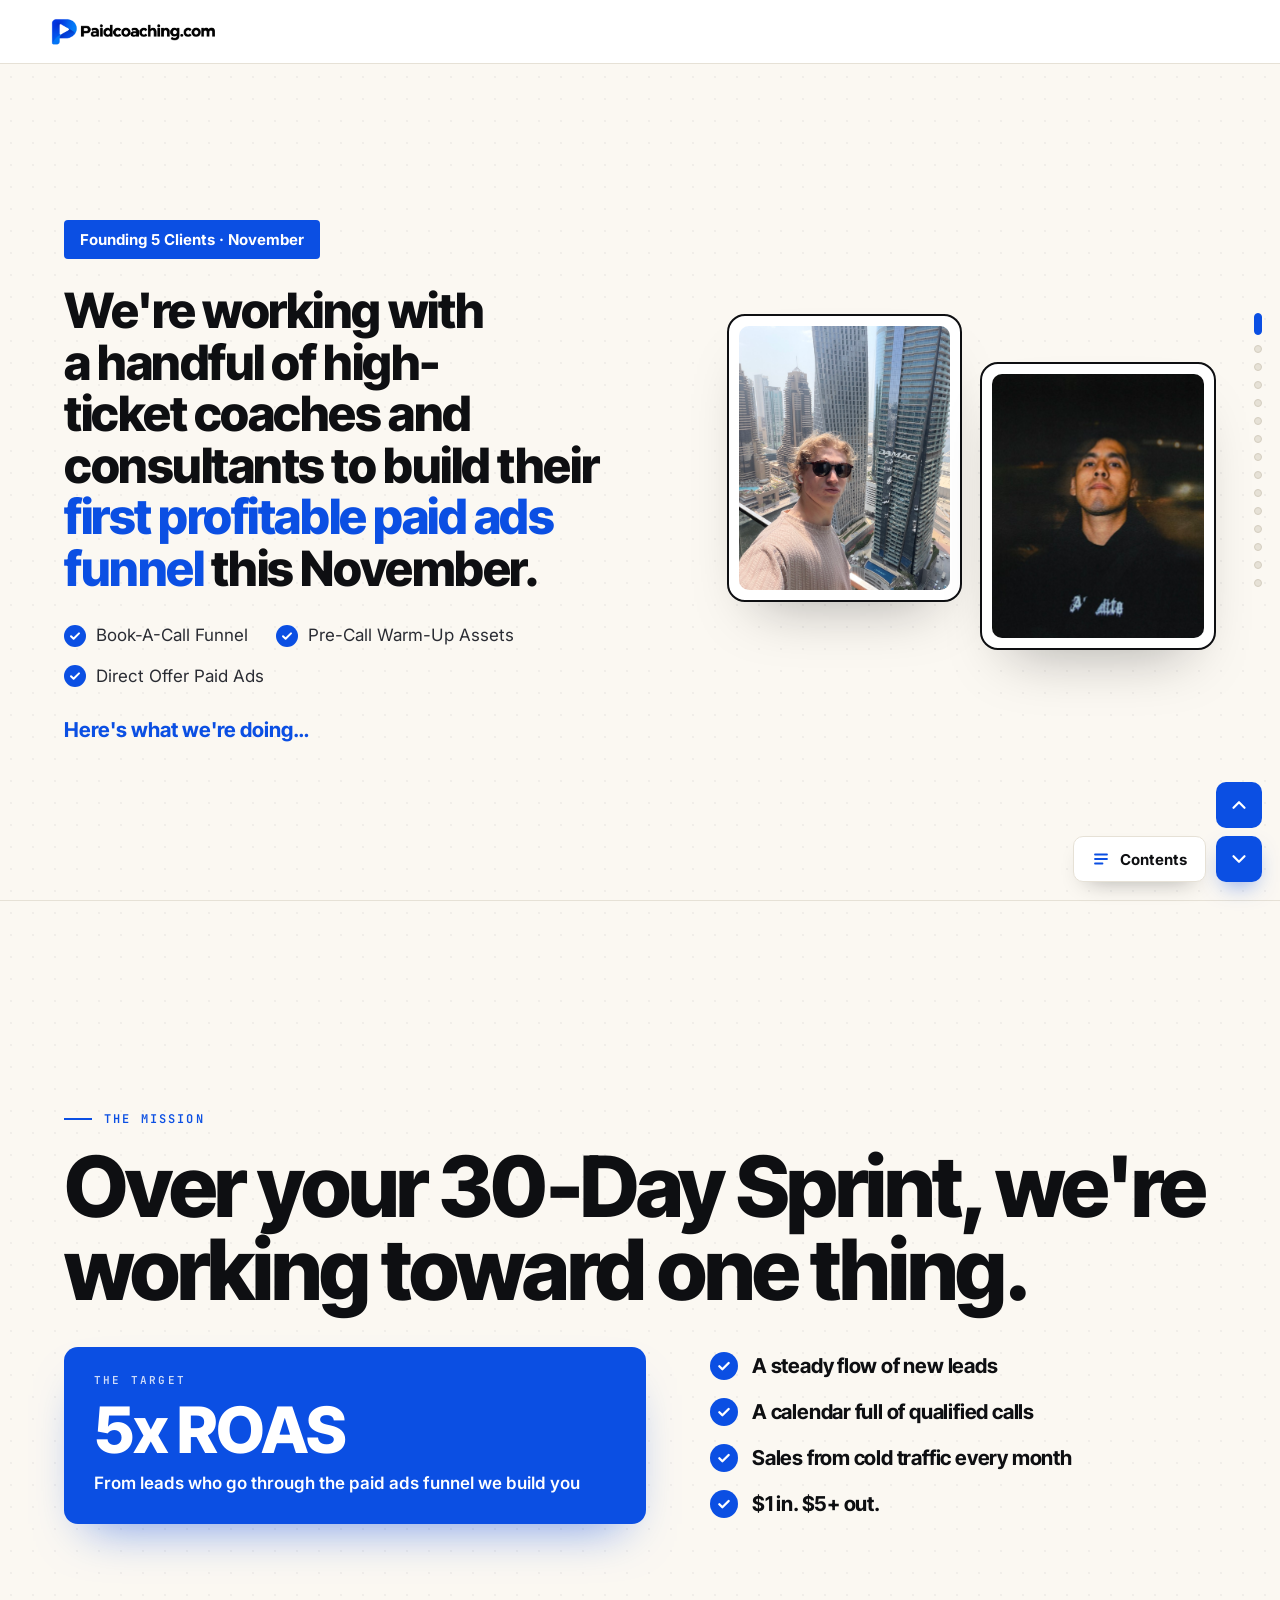
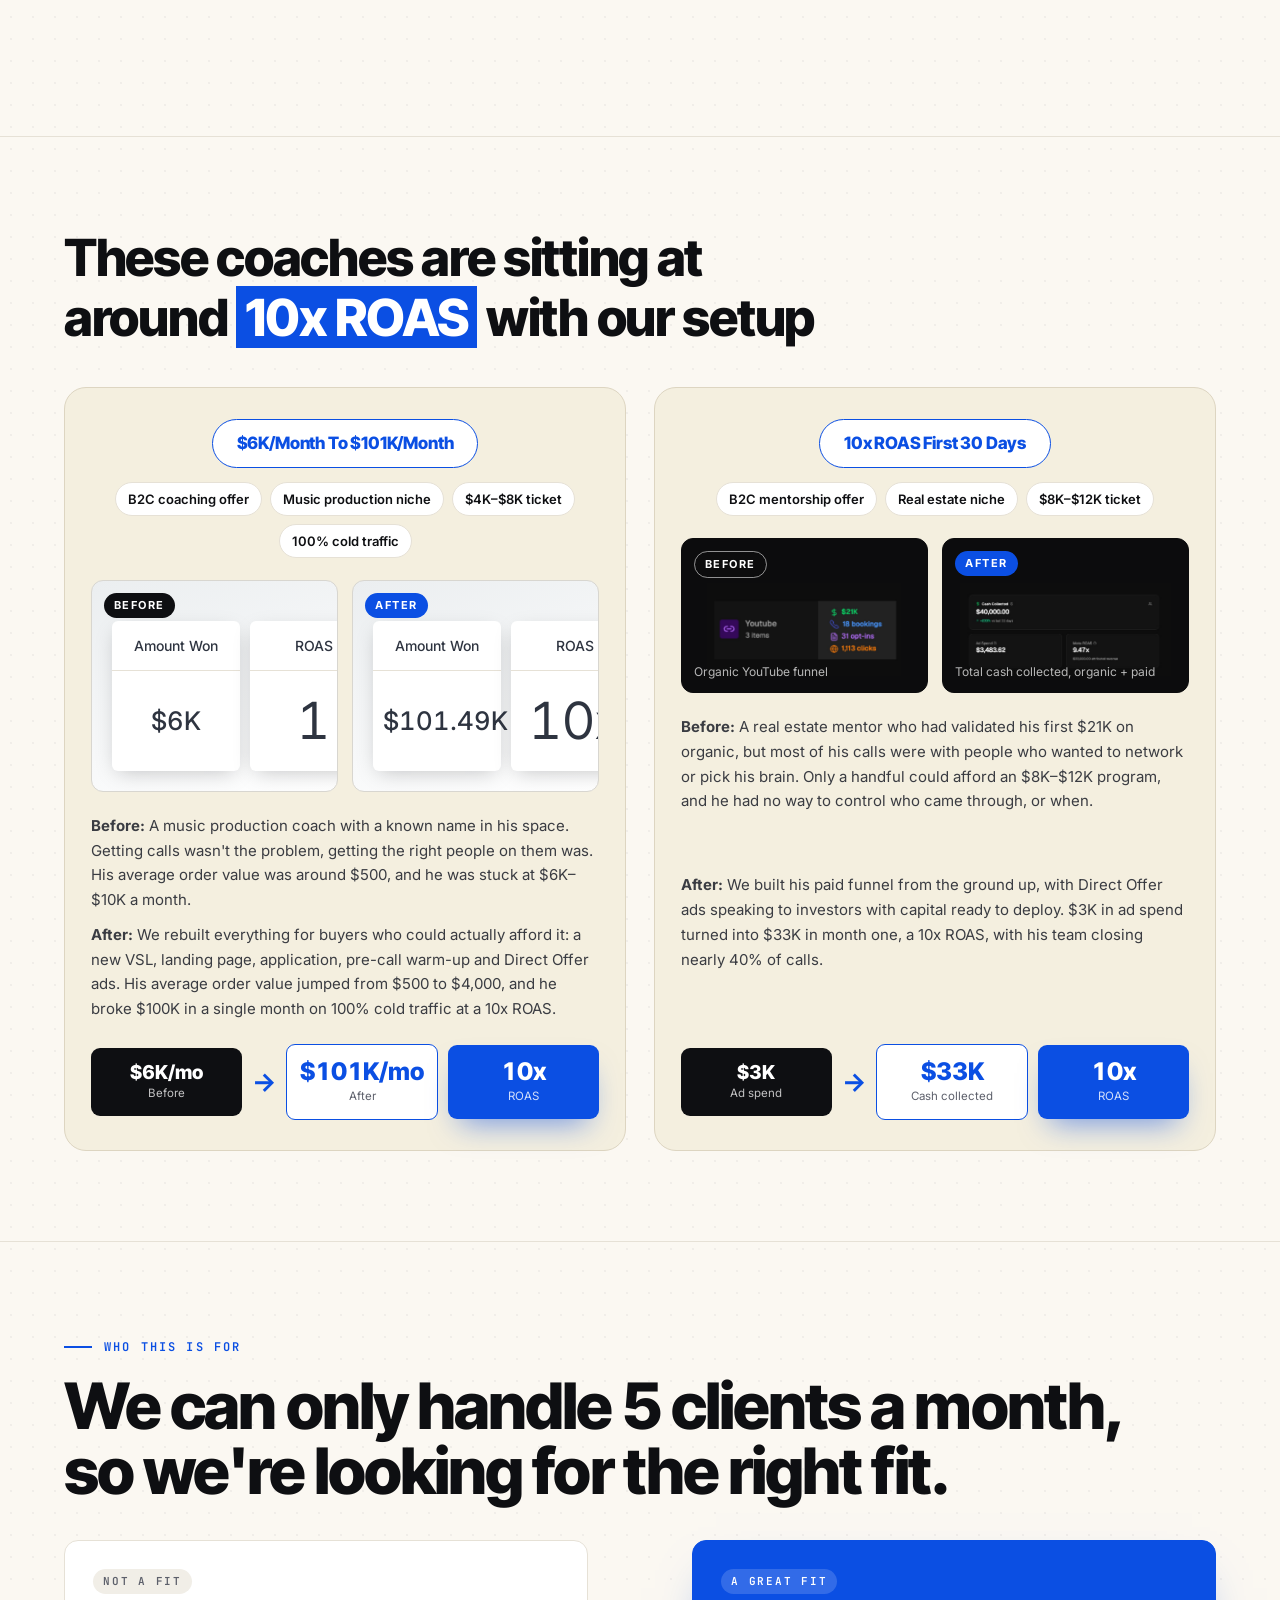
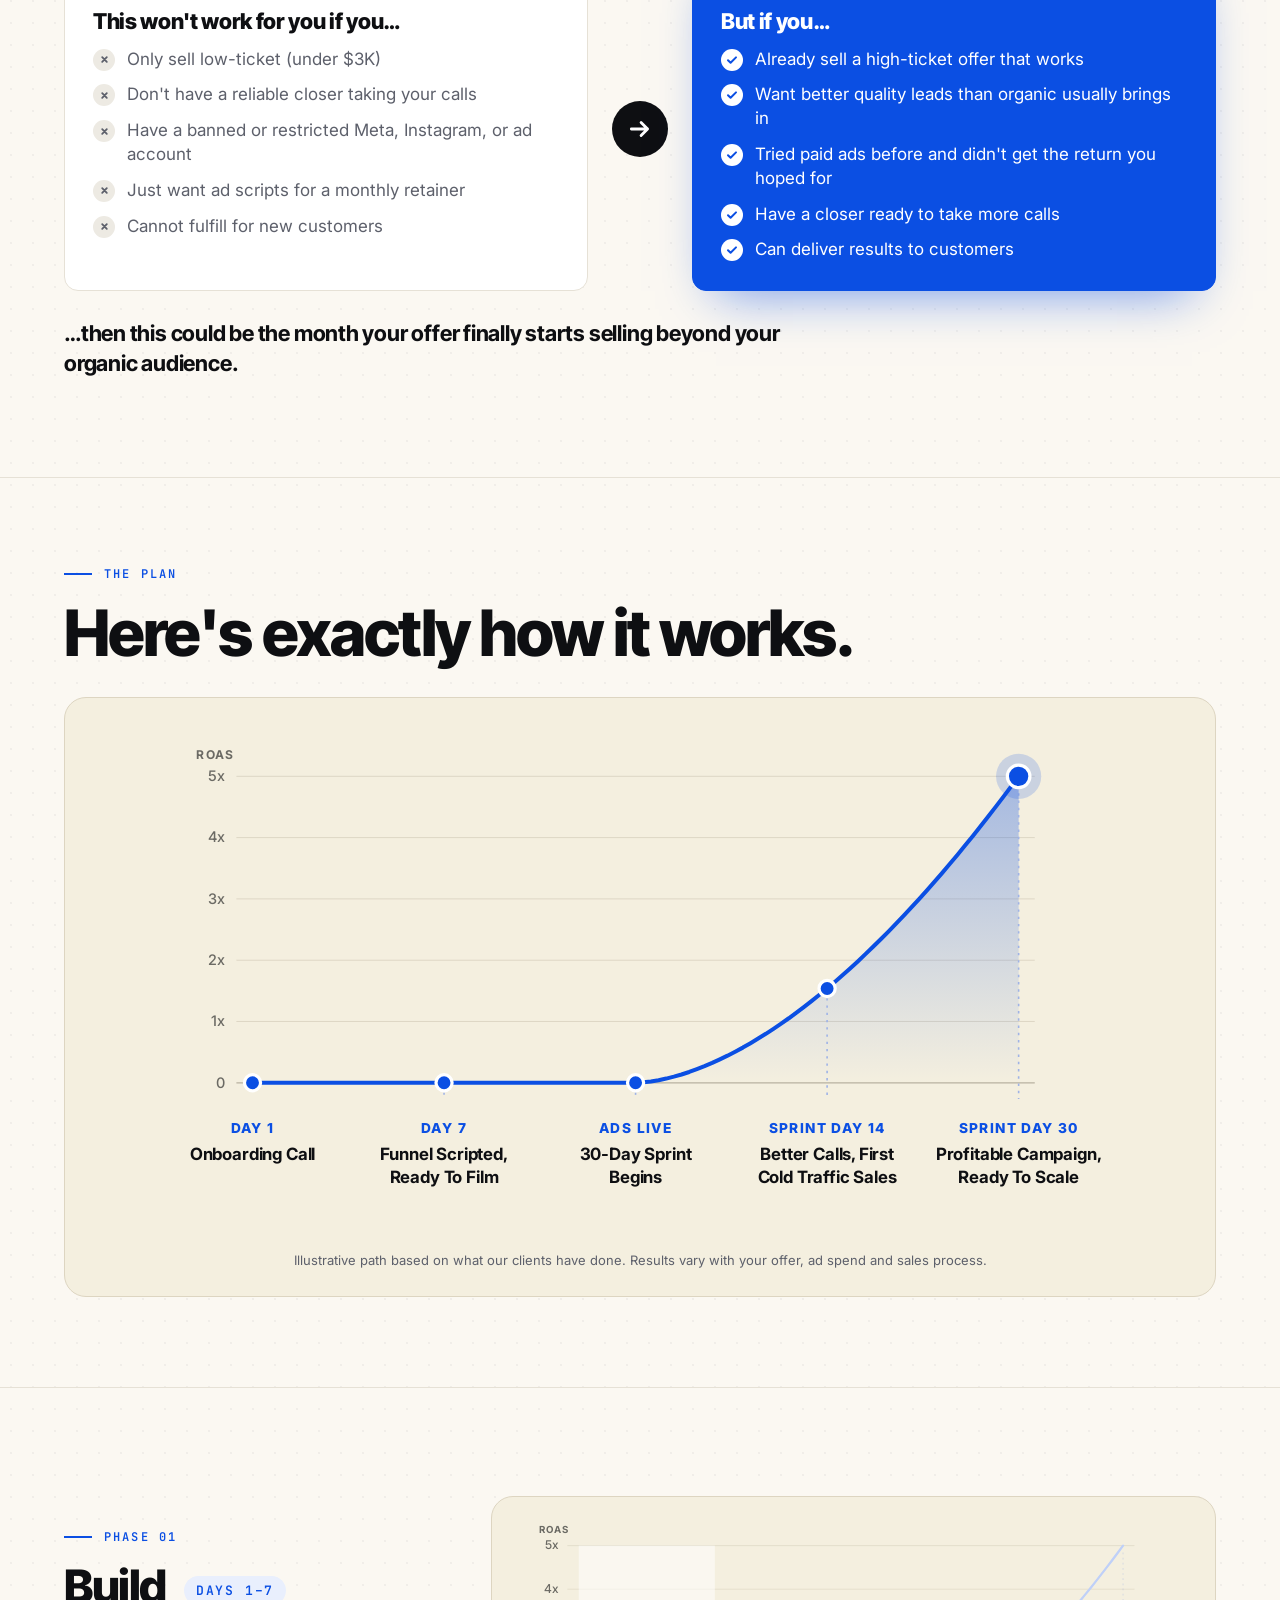
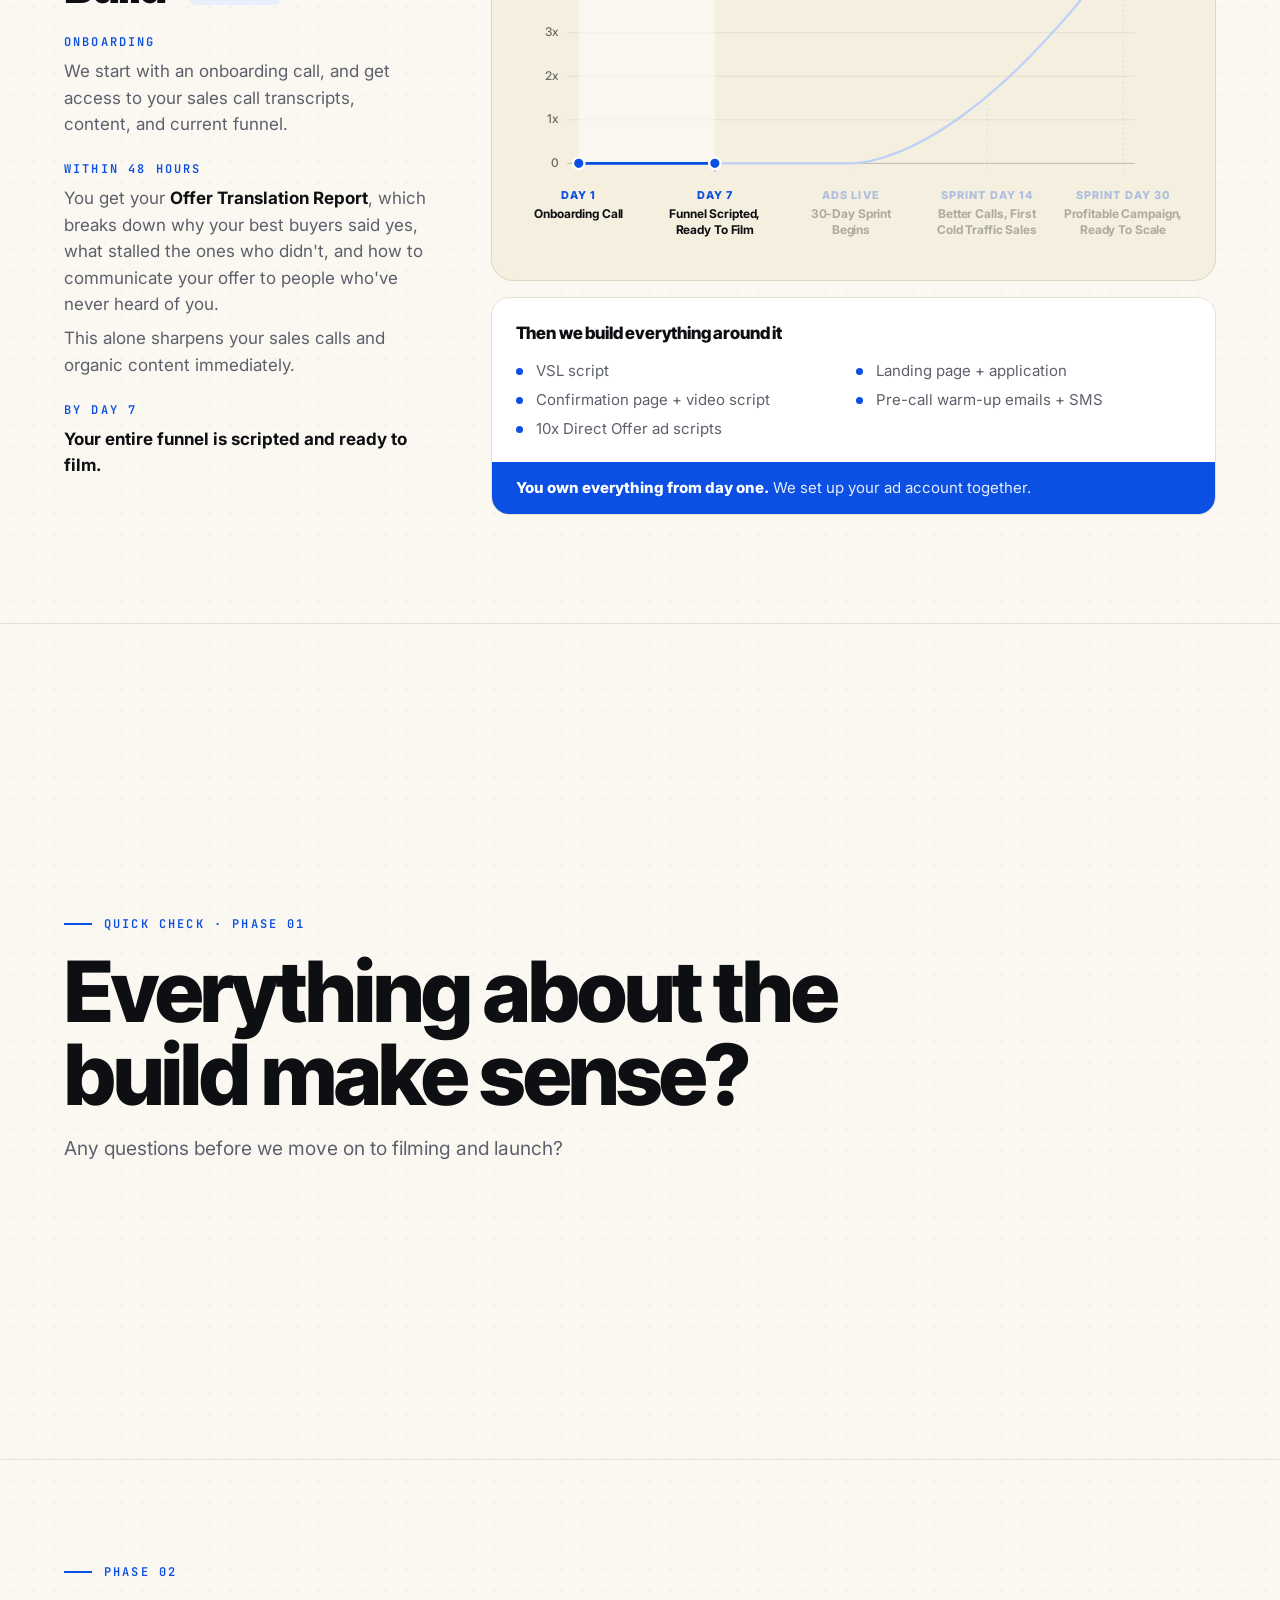
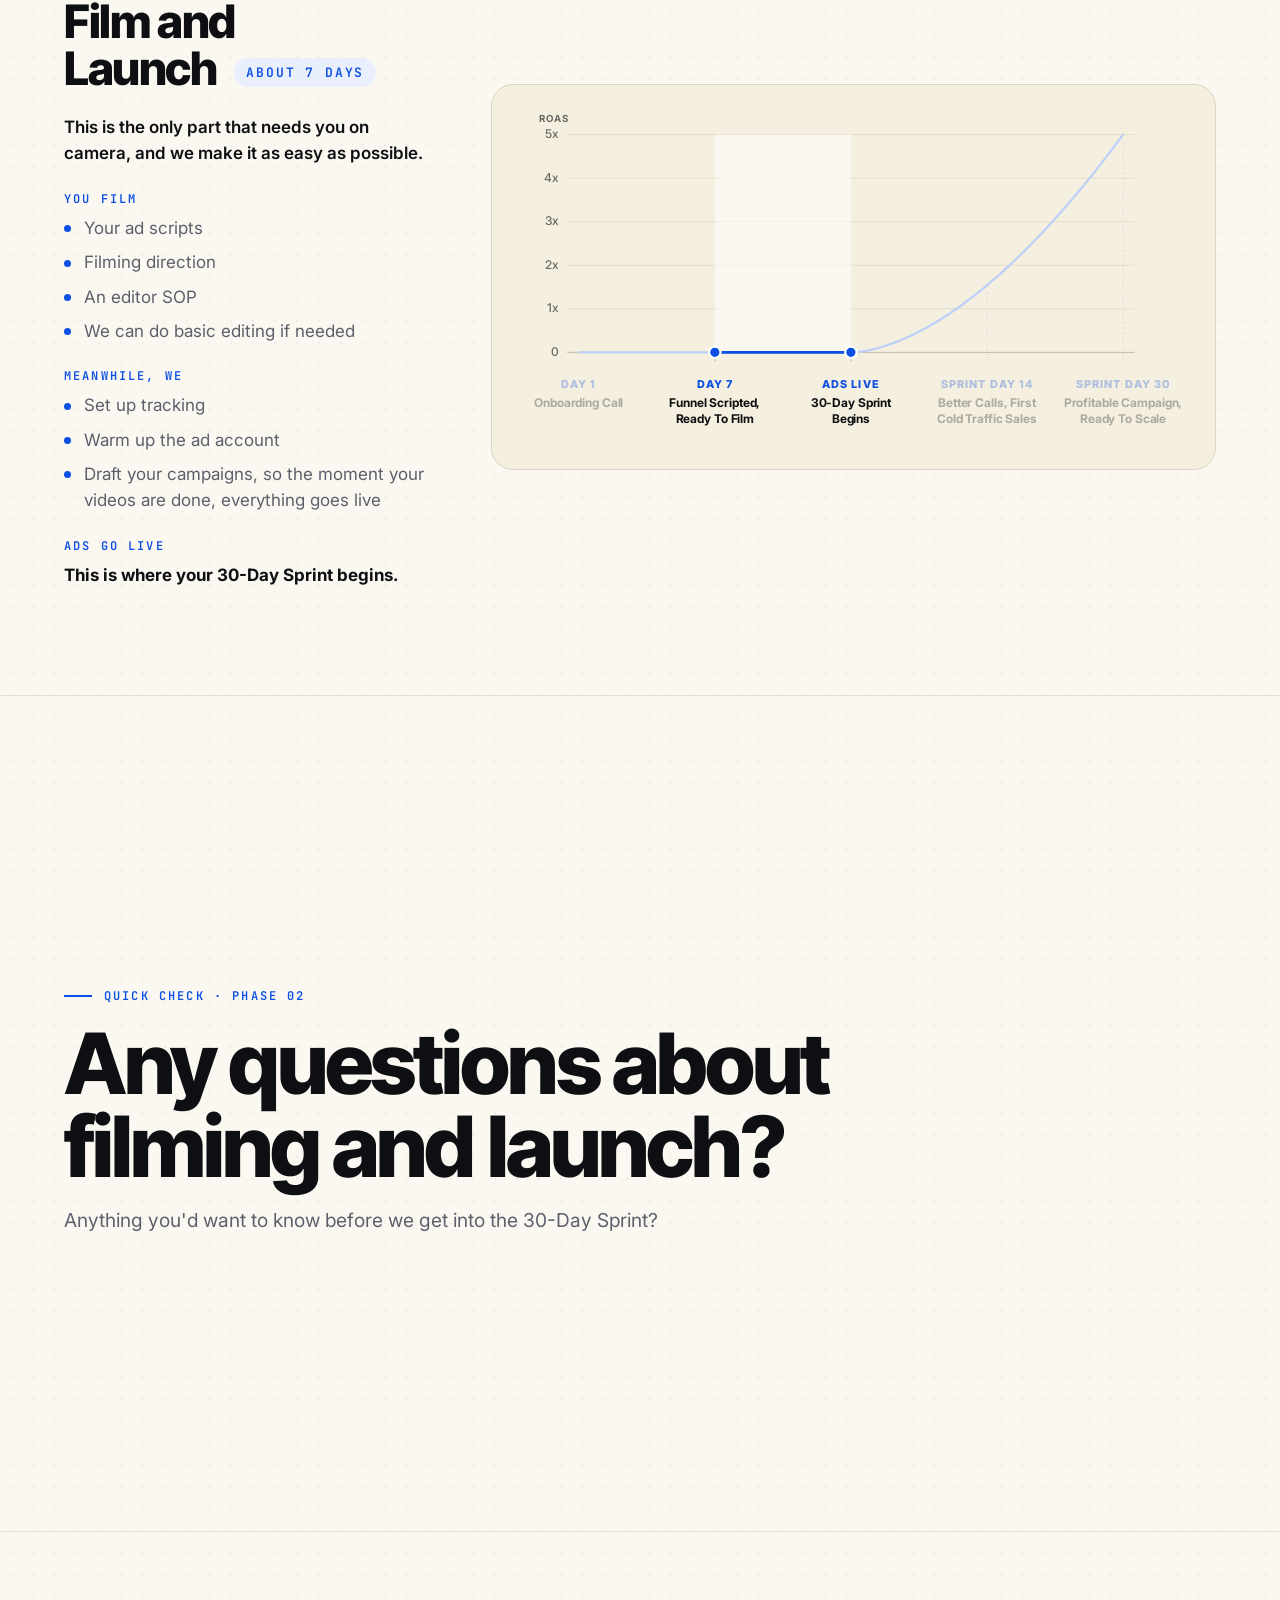
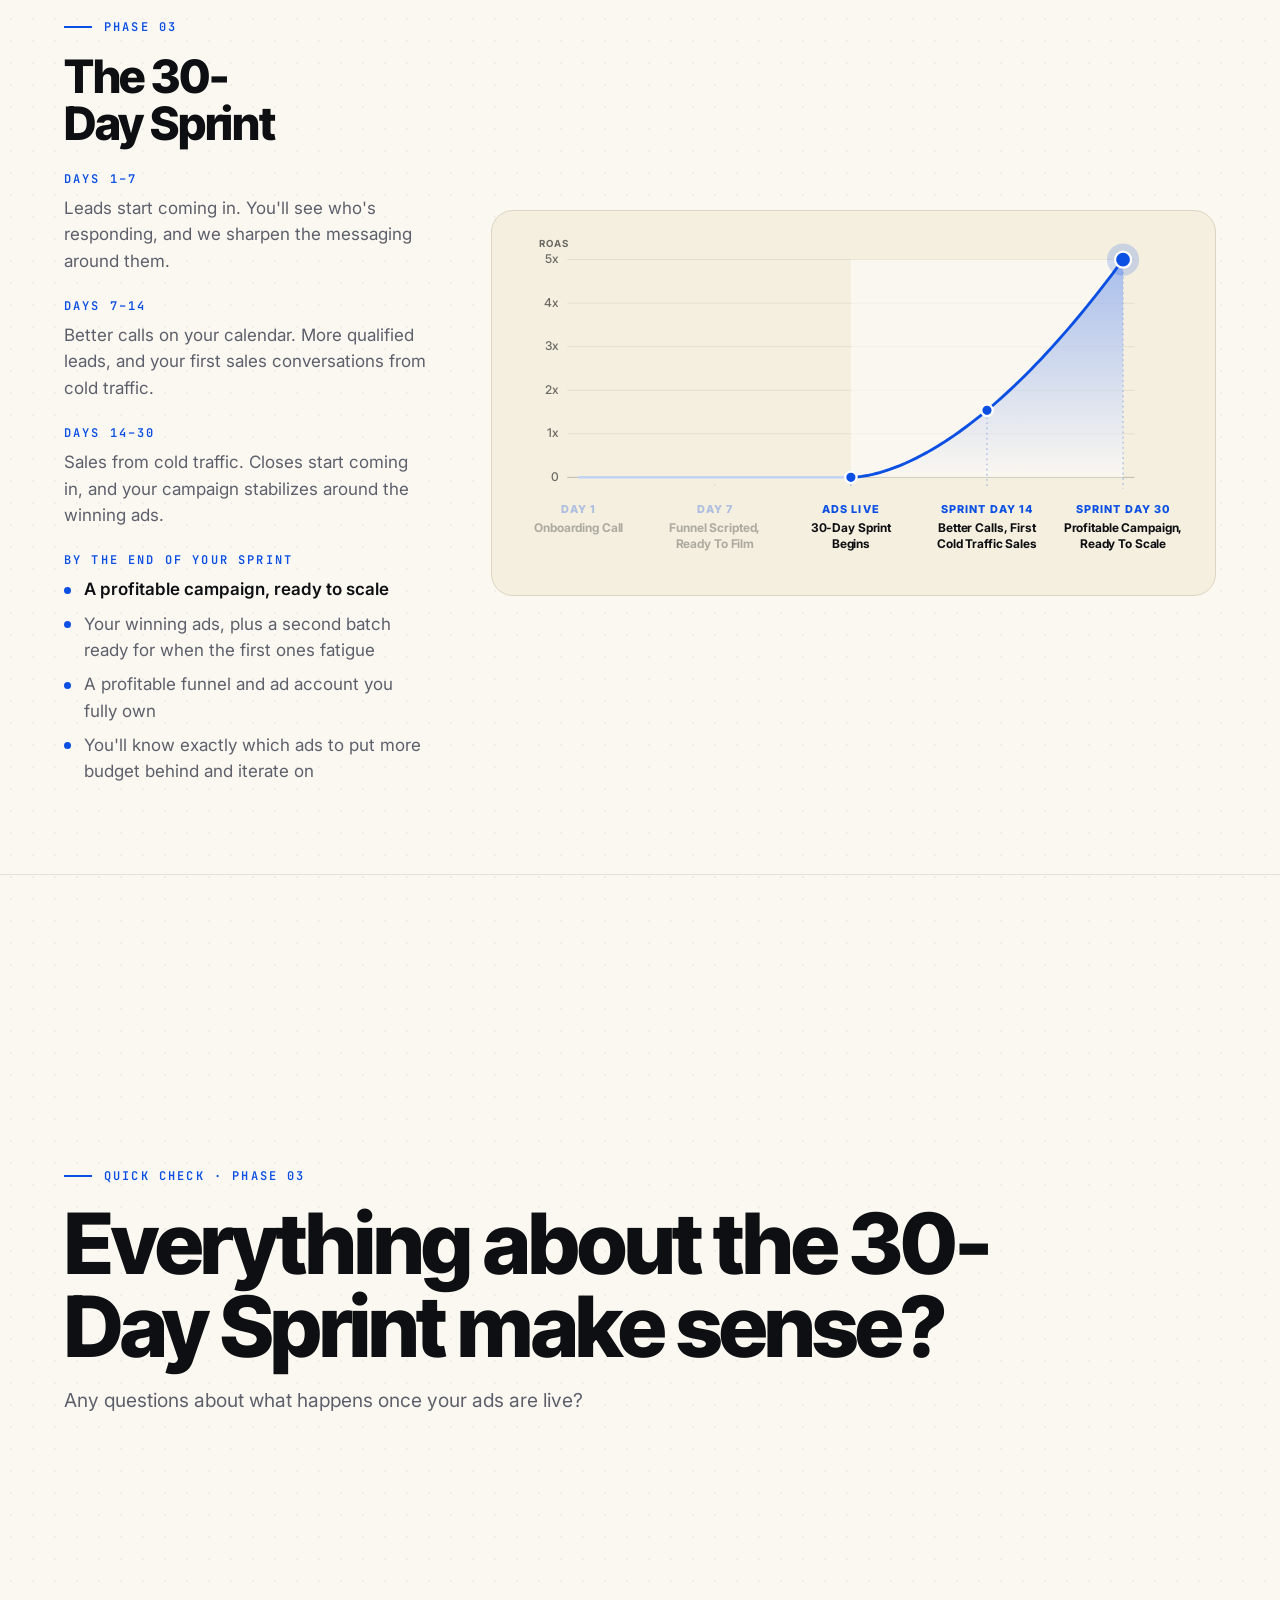
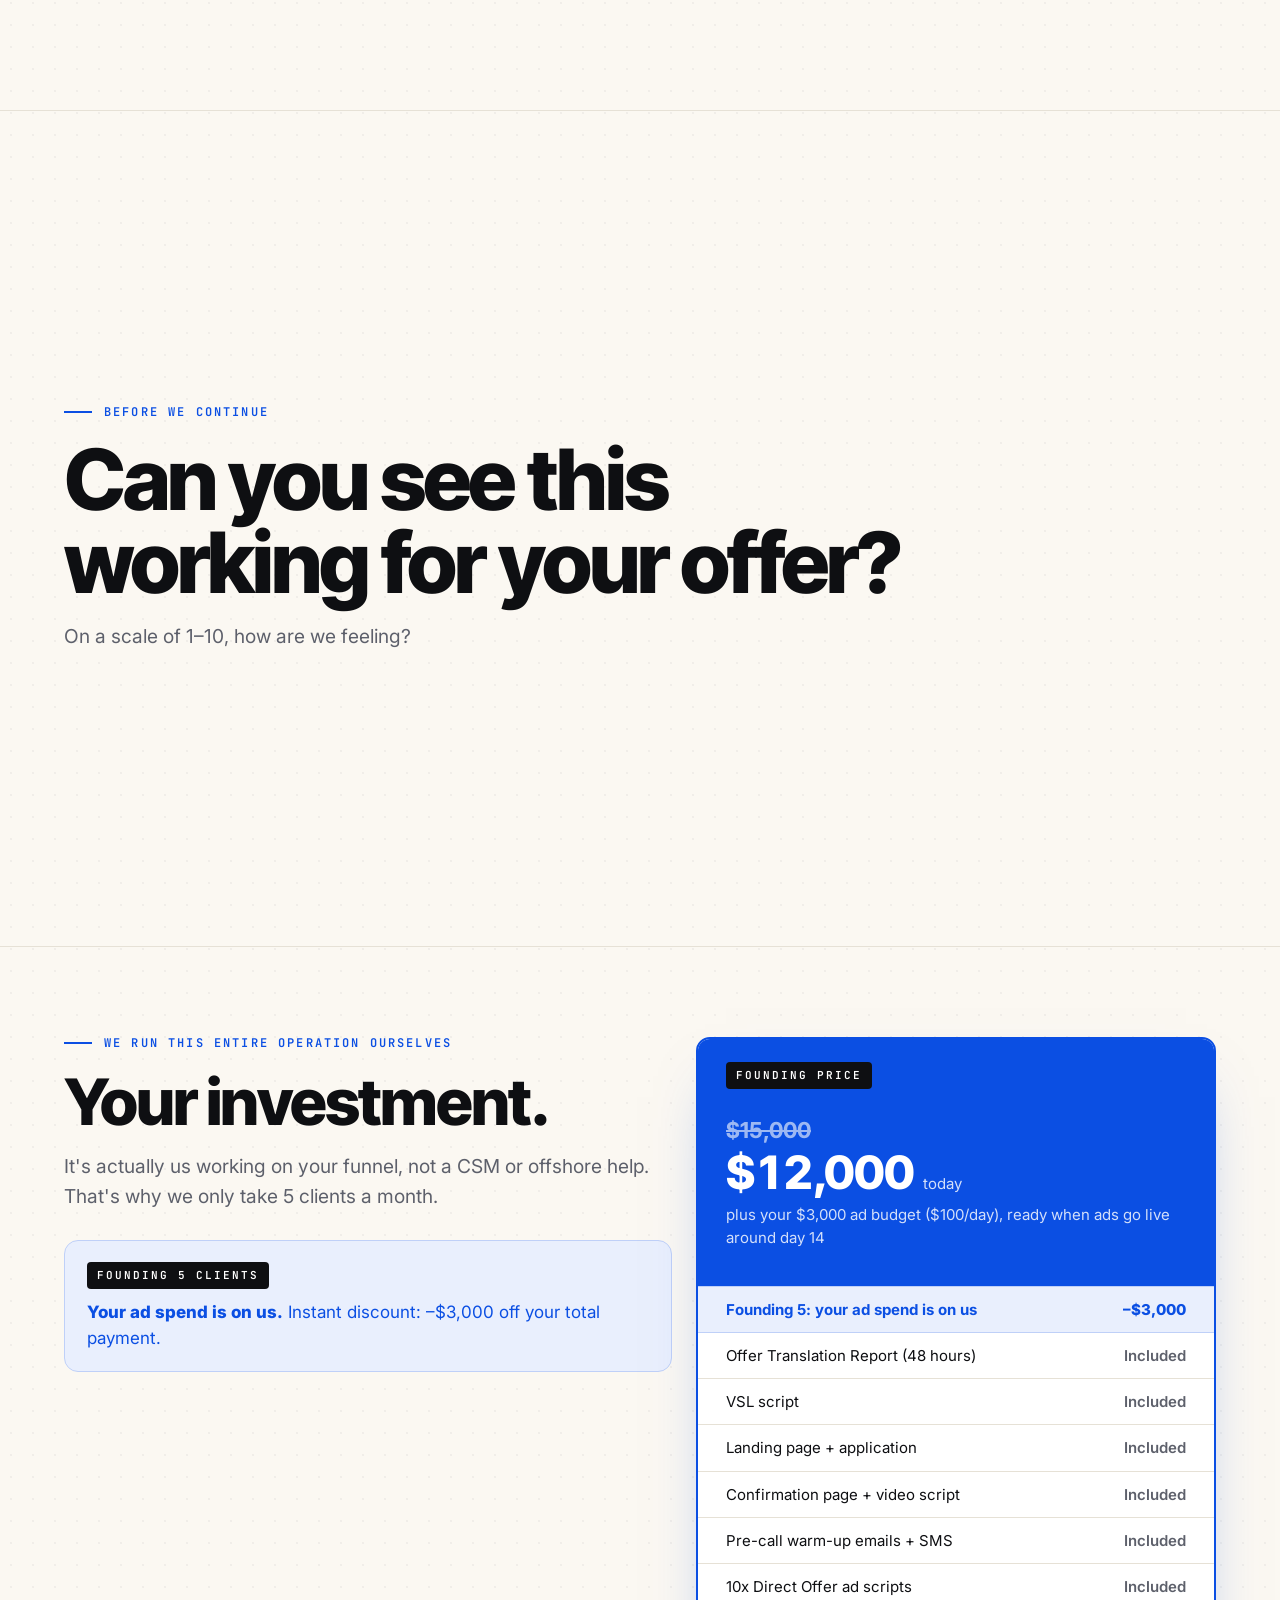
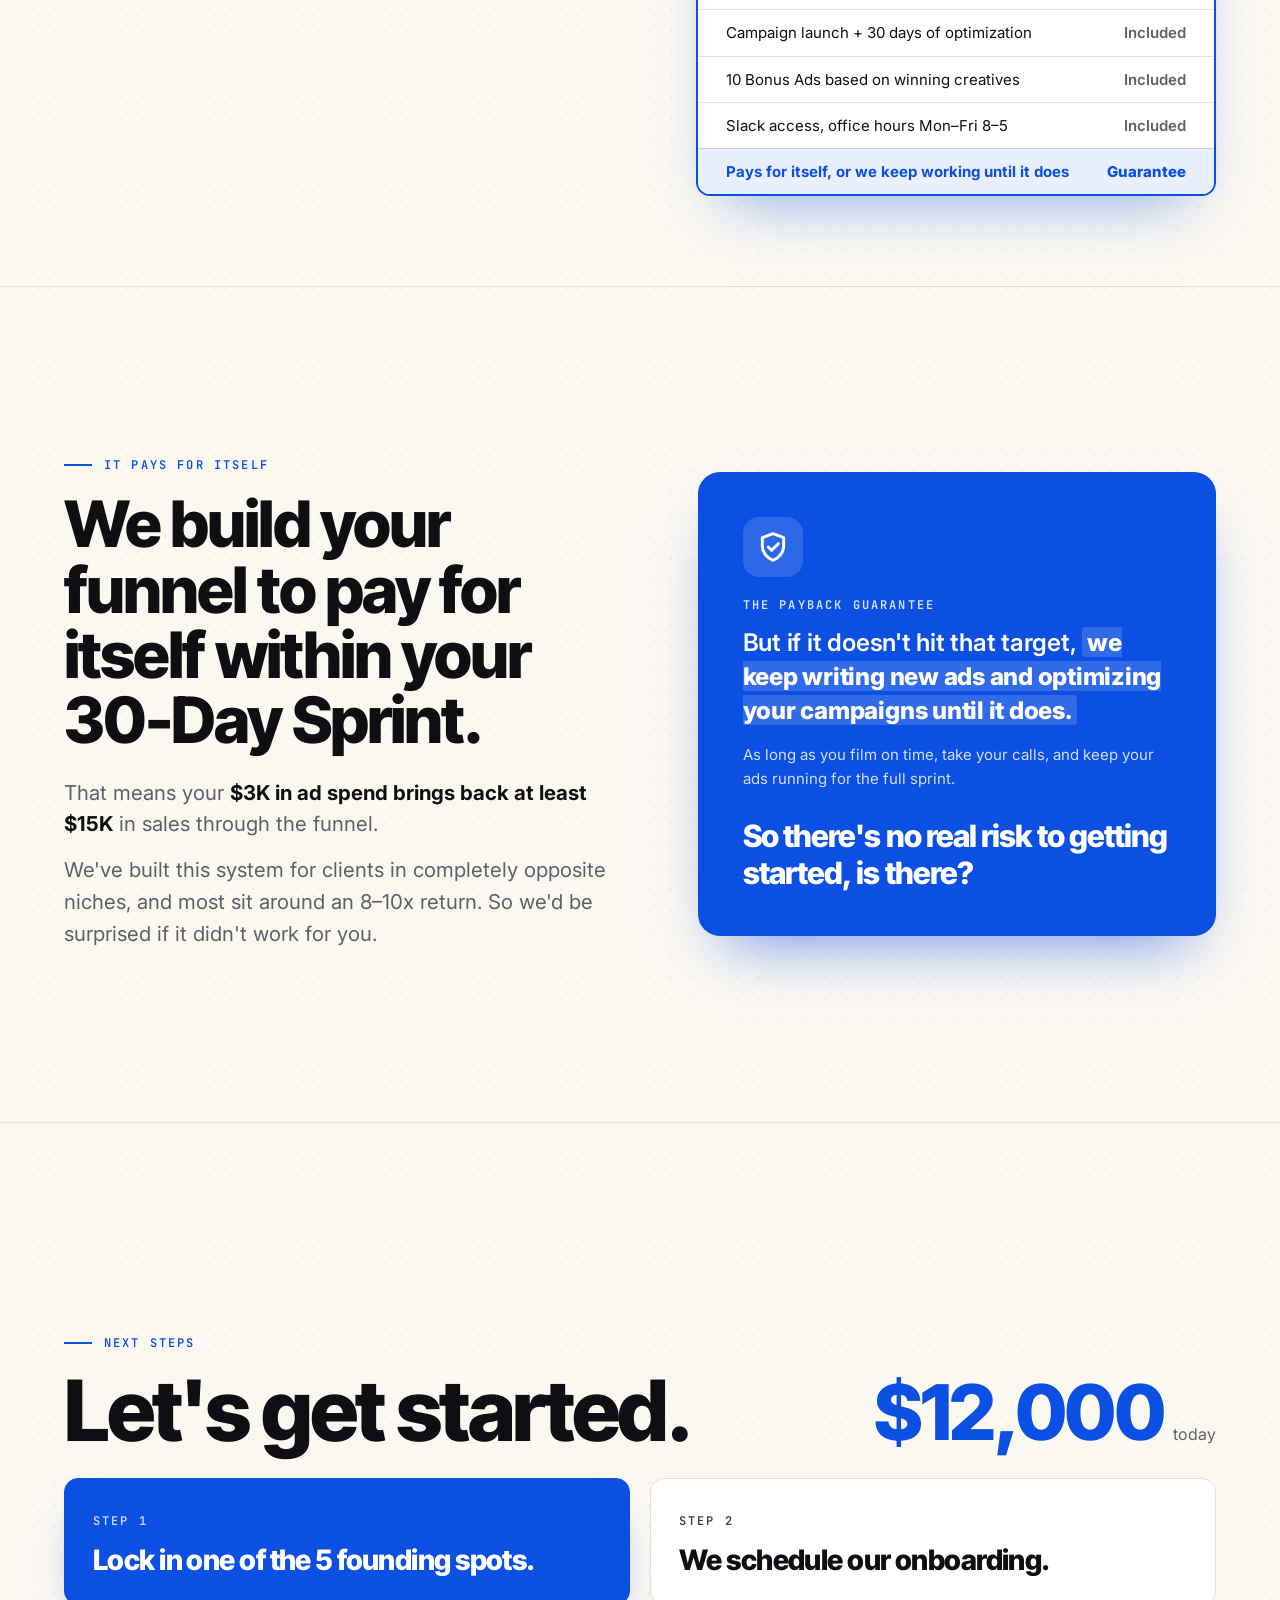
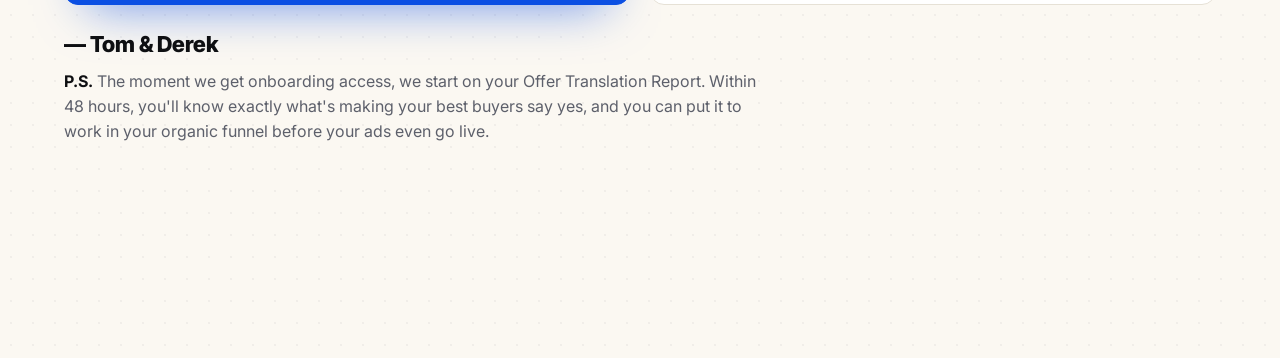
==== commit a6304fc1: "Add check-in slide after each phase, drop split payment option Co-Authored-By: Claude Opus 5.5 <nore" ====
--- a/index.html
+++ b/index.html
@@ -407,11 +407,6 @@
 .price-main { row-gap: 8px; }
 .was-sm { flex-basis: 100%; font: 700 22px/1 var(--f-display); text-decoration: line-through; opacity: 0.6; }
 .small.full { flex-basis: 100%; }
-.split { display: grid; gap: 6px; }
-.split-label { text-transform: uppercase; letter-spacing: 0.12em; font: 600 11px/1 var(--f-mono); margin-bottom: 4px; }
-.split-row { display: flex; justify-content: space-between; gap: 12px; font-size: 15px; color: rgba(255, 255, 255, 0.85); }
-.split-row b { font: 800 20px/1.1 var(--f-display); color: #fff; }
-.split-row s { opacity: 0.6; margin-right: 4px; }
 .gtee .lede strong { color: var(--ink); }
 .gtee .lede + .lede { margin-top: 14px; }
 .gtee-terms { margin-top: 16px; font-size: 15px; color: rgba(255, 255, 255, 0.82); }
@@ -603,6 +598,15 @@
   </div>
 </section>
 
+<!-- CHECK: Build -->
+<section class="slide check" id="check-build" data-title="Check · Build">
+  <div class="wrap">
+    <div class="eyebrow">Quick check · Phase 01</div>
+    <h2 class="h-xl">Everything about the build make sense?</h2>
+    <p class="lede">Any questions before we move on to filming and launch?</p>
+  </div>
+</section>
+
 <!-- PHASE 02 -->
 <section class="slide" id="phase-2" data-title="Phase 2 · Film and launch">
   <div class="wrap phase">
@@ -629,6 +633,15 @@
   </div>
 </section>
 
+<!-- CHECK: Film and launch -->
+<section class="slide check" id="check-launch" data-title="Check · Film and launch">
+  <div class="wrap">
+    <div class="eyebrow">Quick check · Phase 02</div>
+    <h2 class="h-xl">Any questions about filming and launch?</h2>
+    <p class="lede">Anything you'd want to know before we get into the 30-Day Sprint?</p>
+  </div>
+</section>
+
 <!-- PHASE 03 -->
 <section class="slide" id="phase-3" data-title="Phase 3 · The 30-Day Sprint">
   <div class="wrap phase">
@@ -655,6 +668,15 @@
     <div class="roas-card phase-chart">
       <div class="chart-scroll"><div data-roas data-range="2,4"></div></div>
     </div>
+  </div>
+</section>
+
+<!-- CHECK: 30-Day Sprint -->
+<section class="slide check" id="check-sprint" data-title="Check · 30-Day Sprint">
+  <div class="wrap">
+    <div class="eyebrow">Quick check · Phase 03</div>
+    <h2 class="h-xl">Everything about the 30-Day Sprint make sense?</h2>
+    <p class="lede">Any questions about what happens once your ads are live?</p>
   </div>
 </section>
 
@@ -686,12 +708,6 @@
           <span class="was-sm">$15,000</span>
           <span class="amt">$12,000</span><span class="small">today</span>
           <span class="small full">plus your $3,000 ad budget ($100/day), ready when ads go live around day 14</span>
-        </div>
-        <div class="opt split">
-          <span class="small full split-label">Or split it</span>
-          <div class="split-row"><span><s>$8,000</s> <b>$6,500</b></span><span>today</span></div>
-          <div class="split-row"><span><b>$3,000</b></span><span>ad budget, around day 14</span></div>
-          <div class="split-row"><span><s>$8,000</s> <b>$6,500</b></span><span>at day 30</span></div>
         </div>
       </div>
       <ul class="rows">
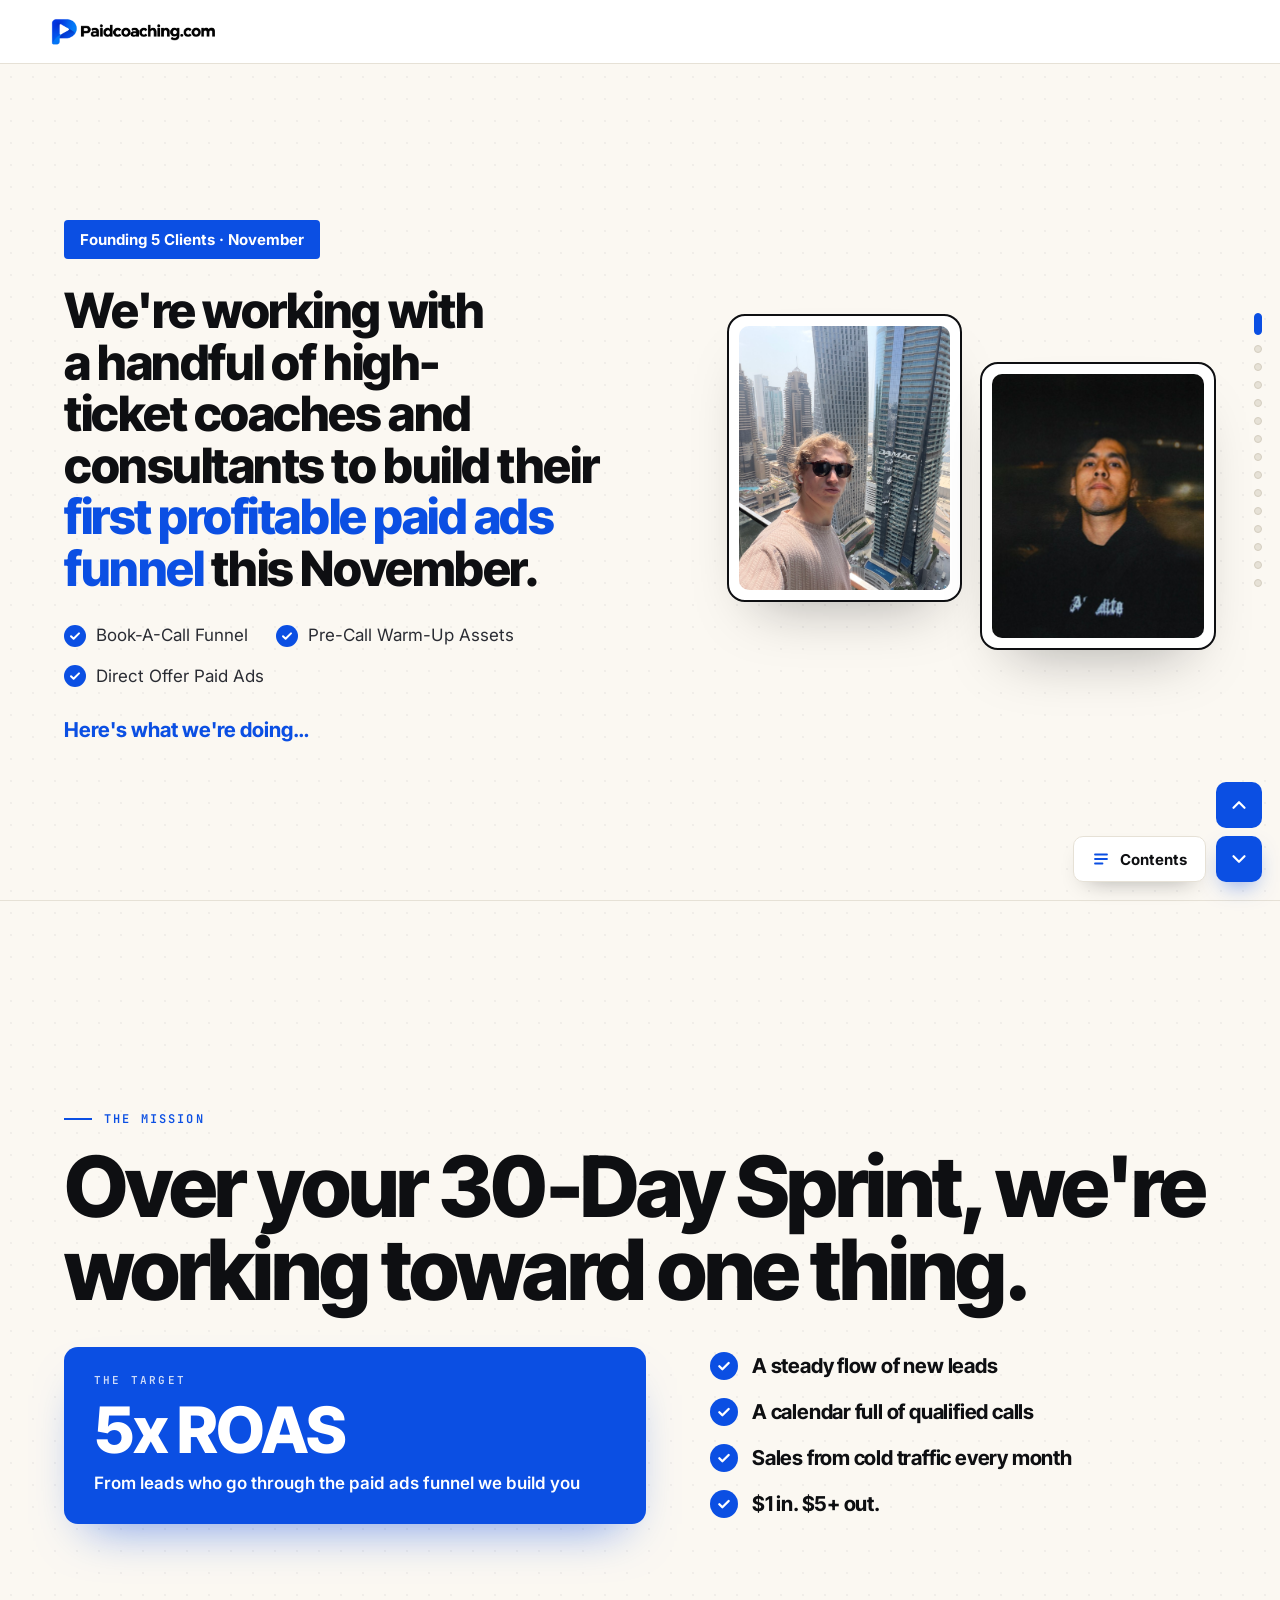
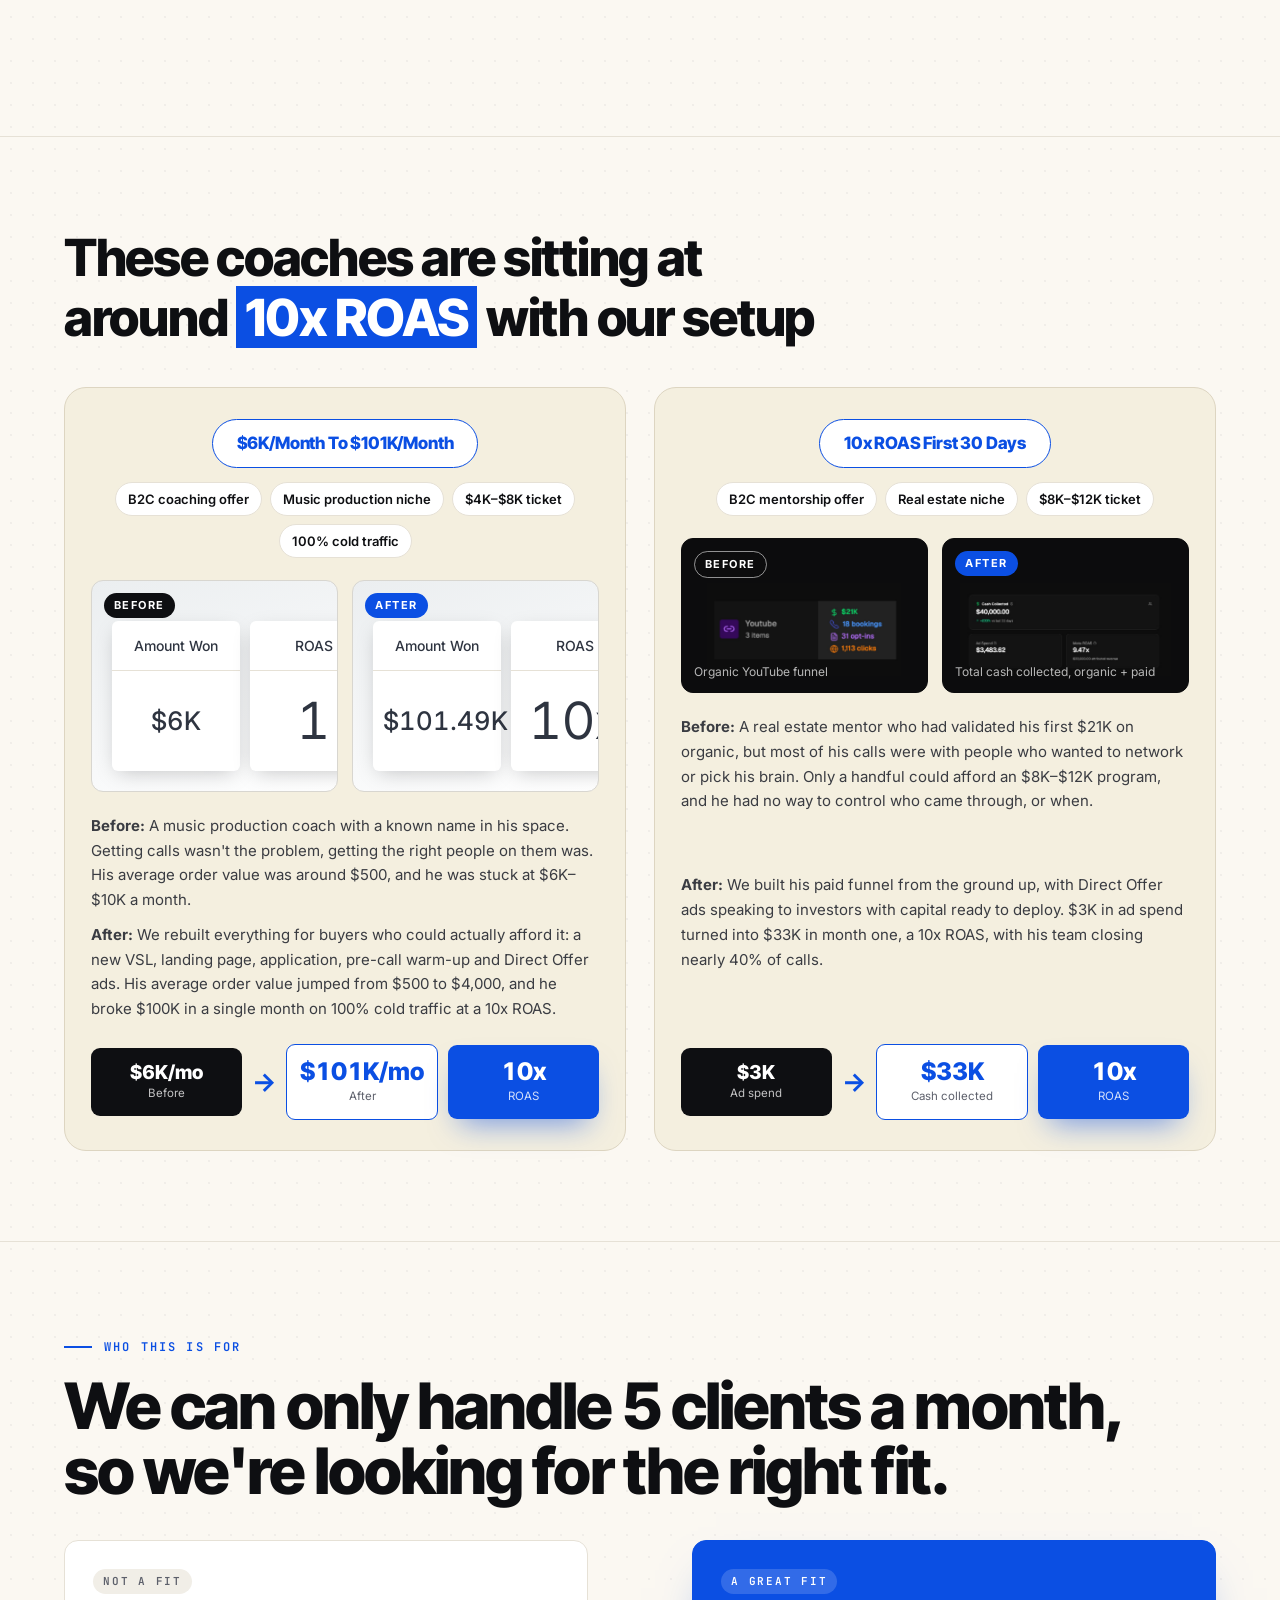
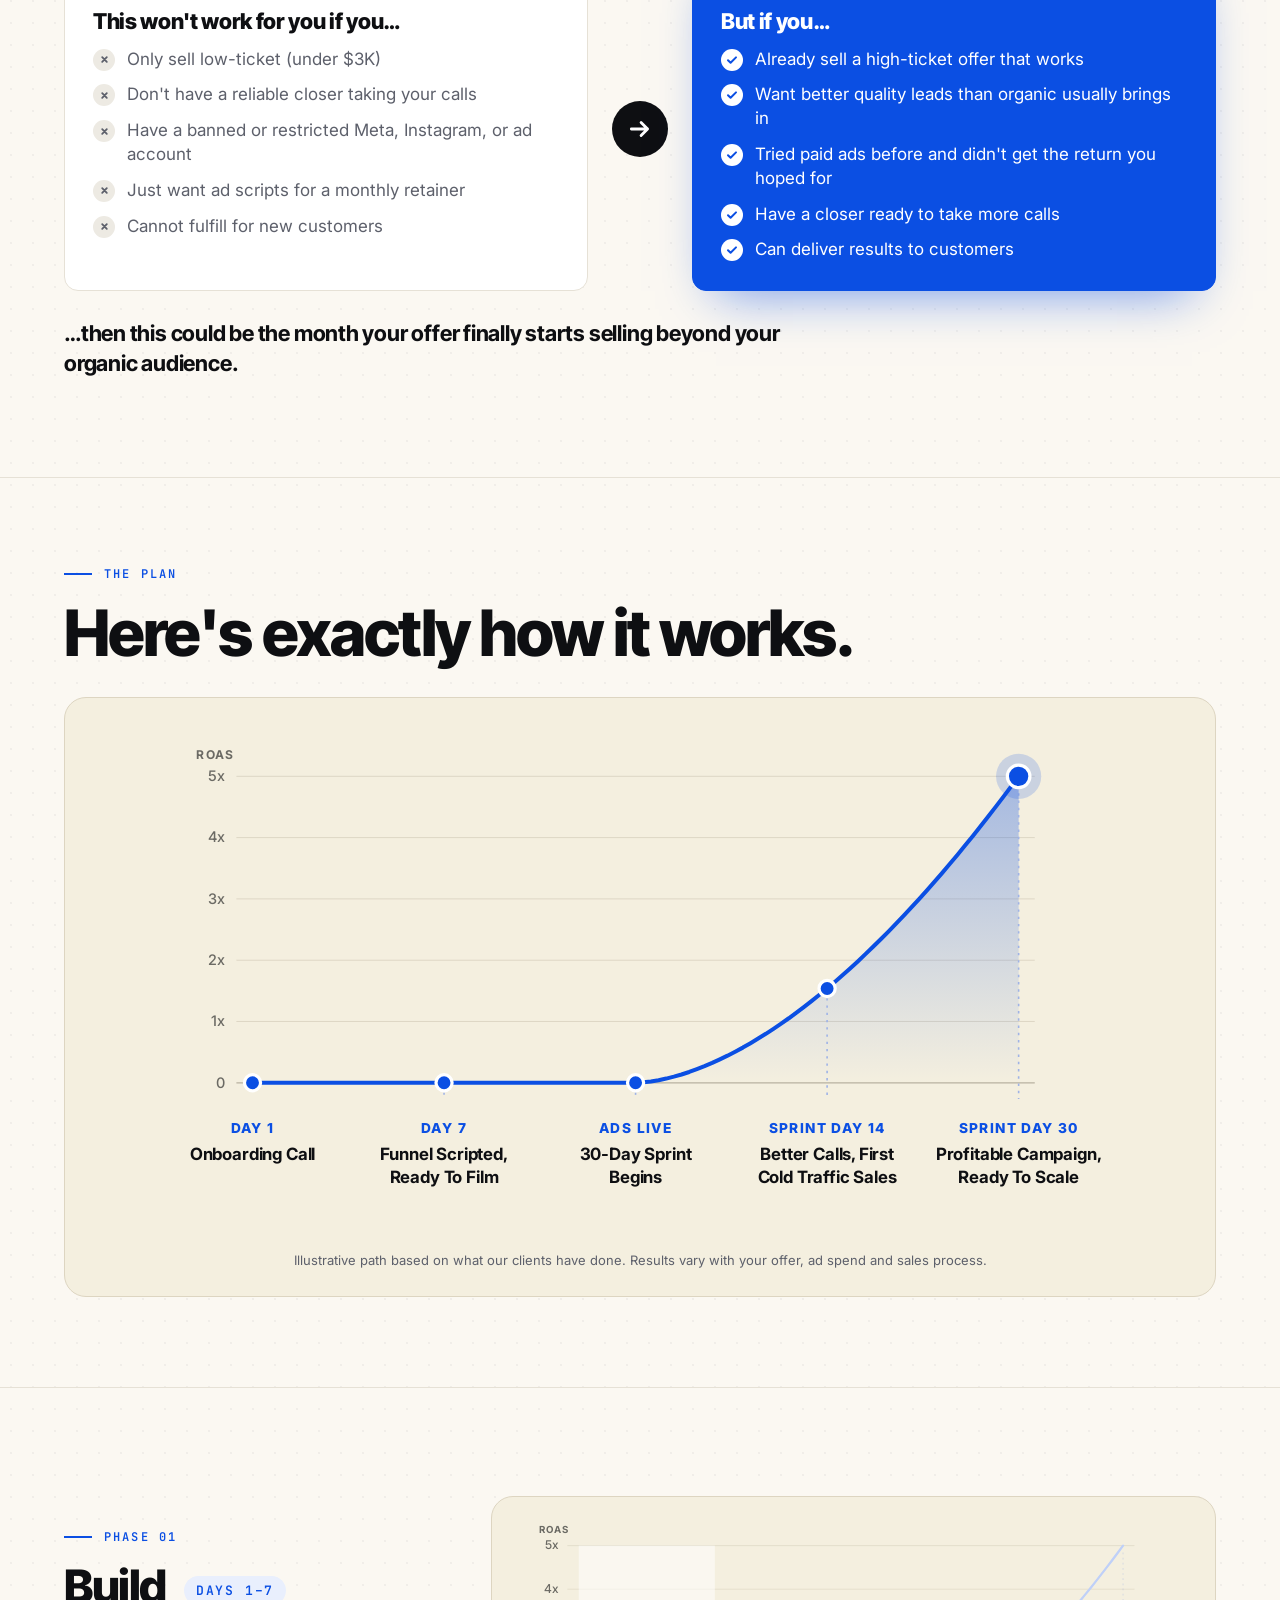
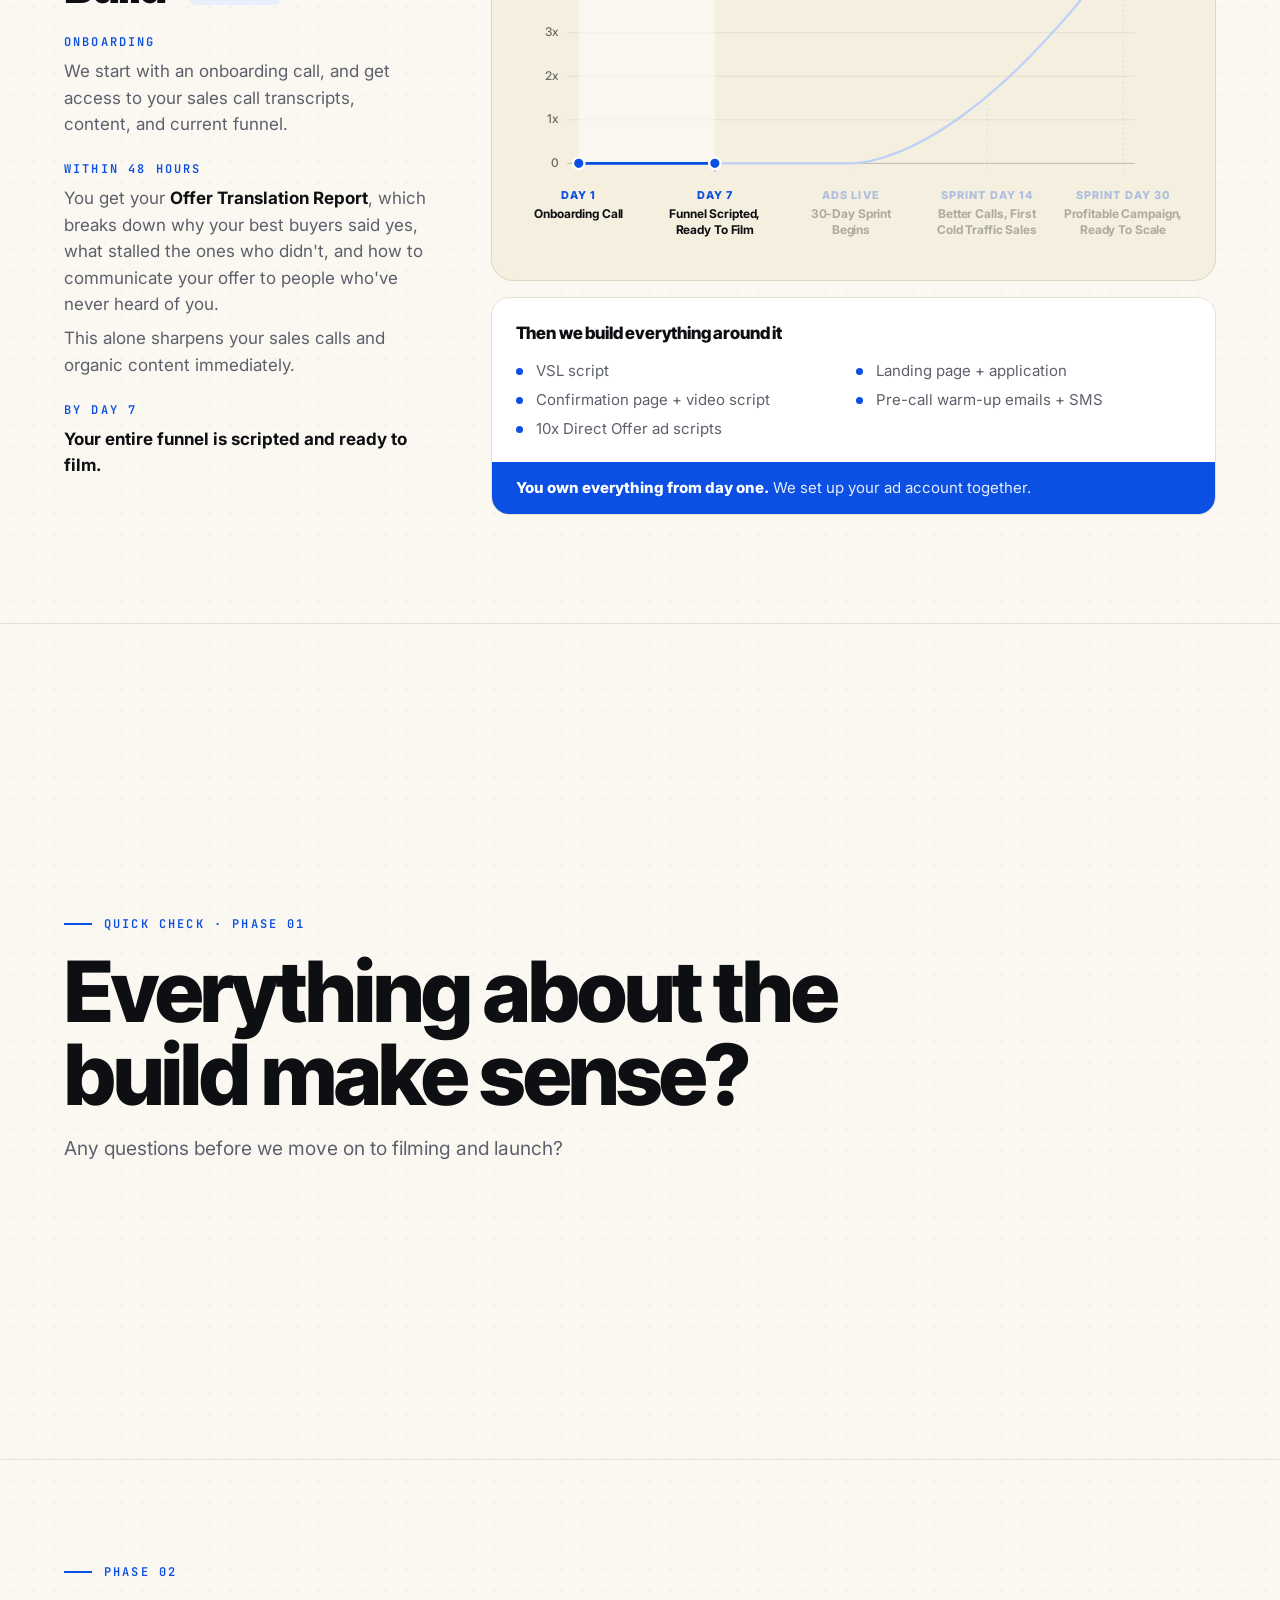
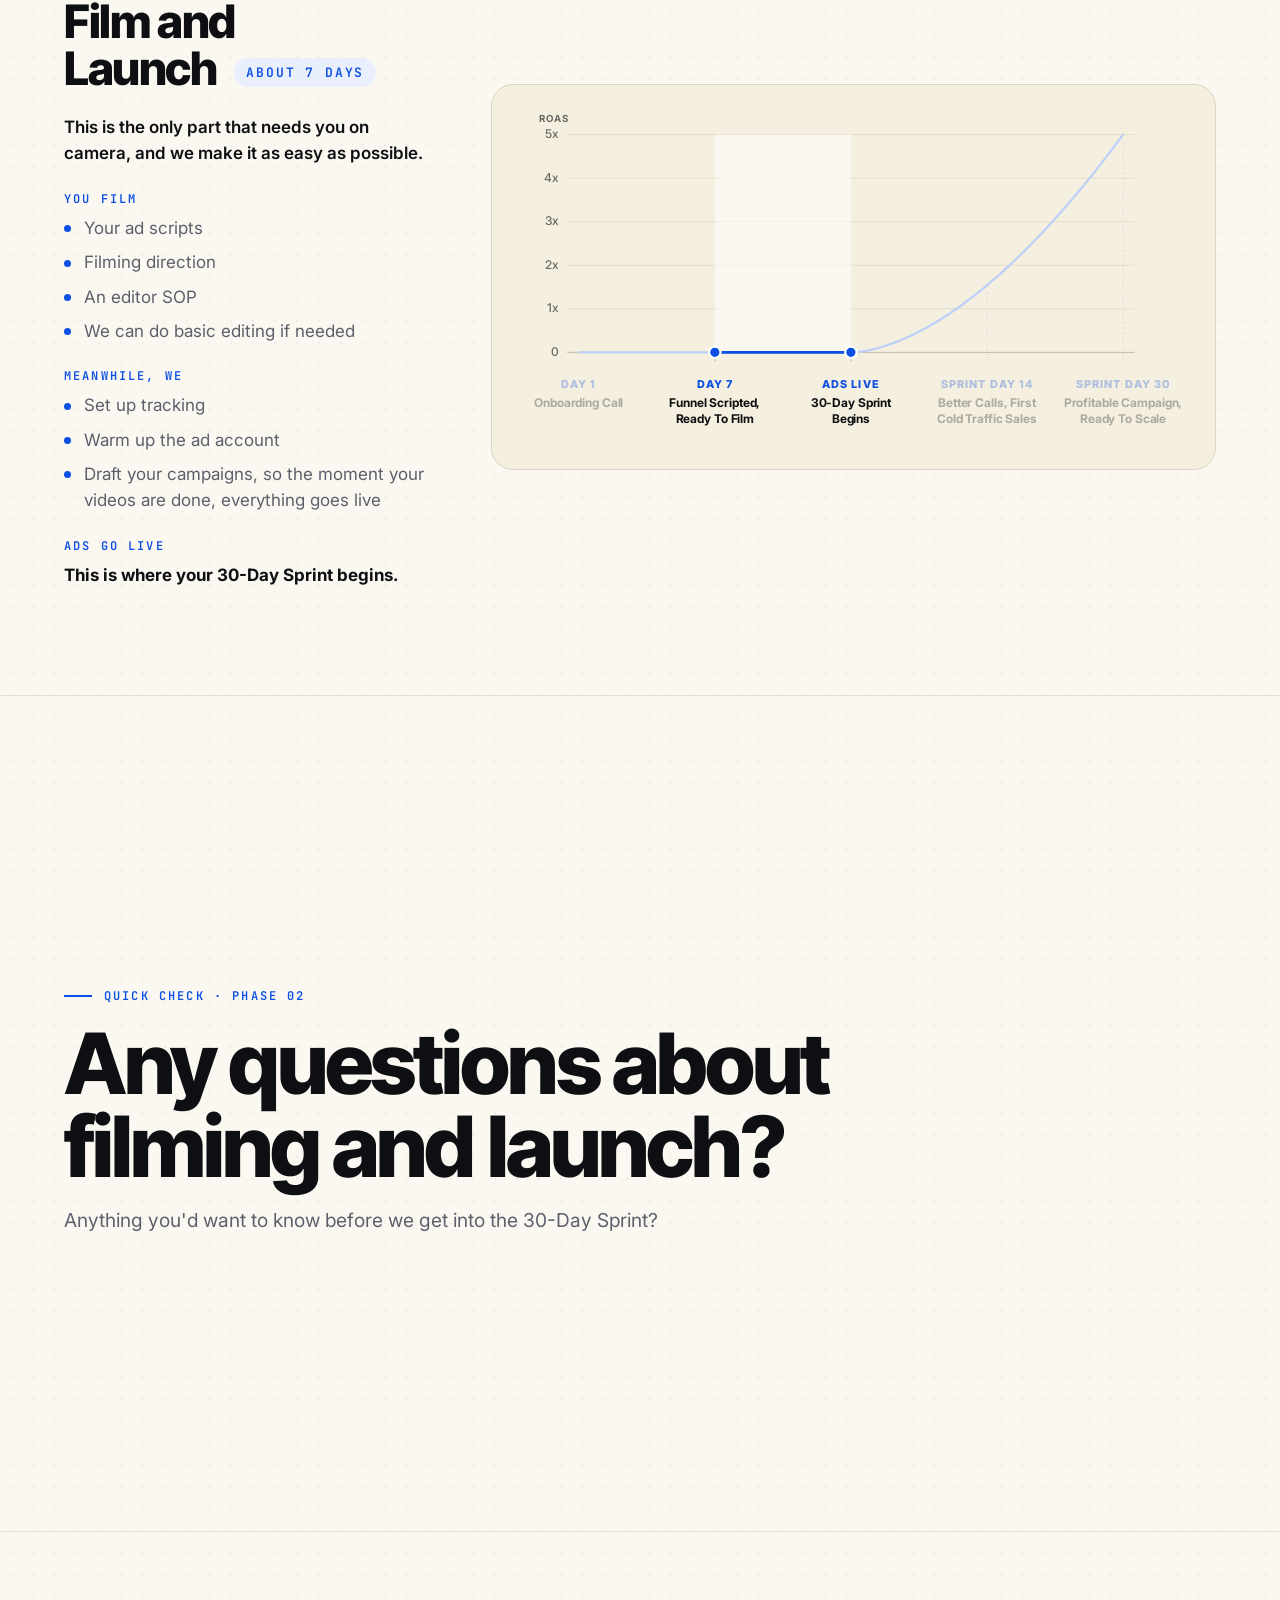
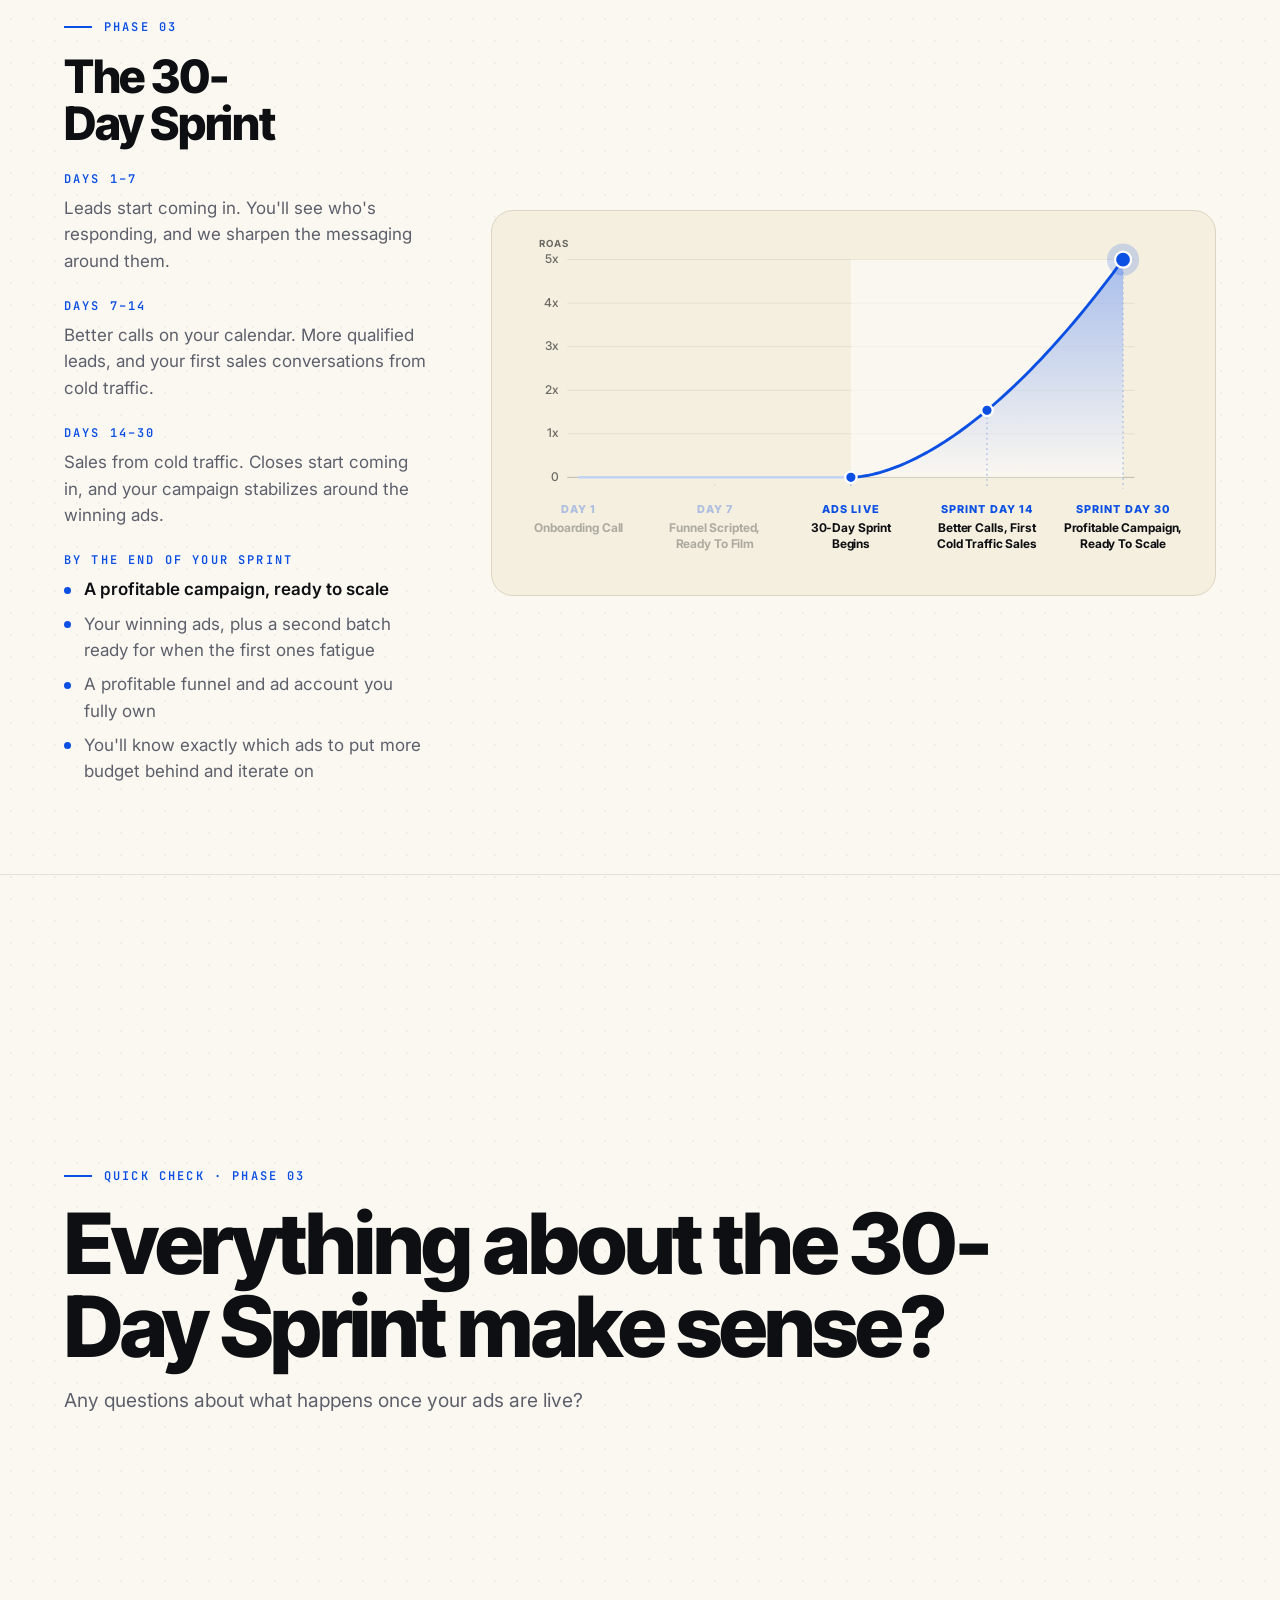
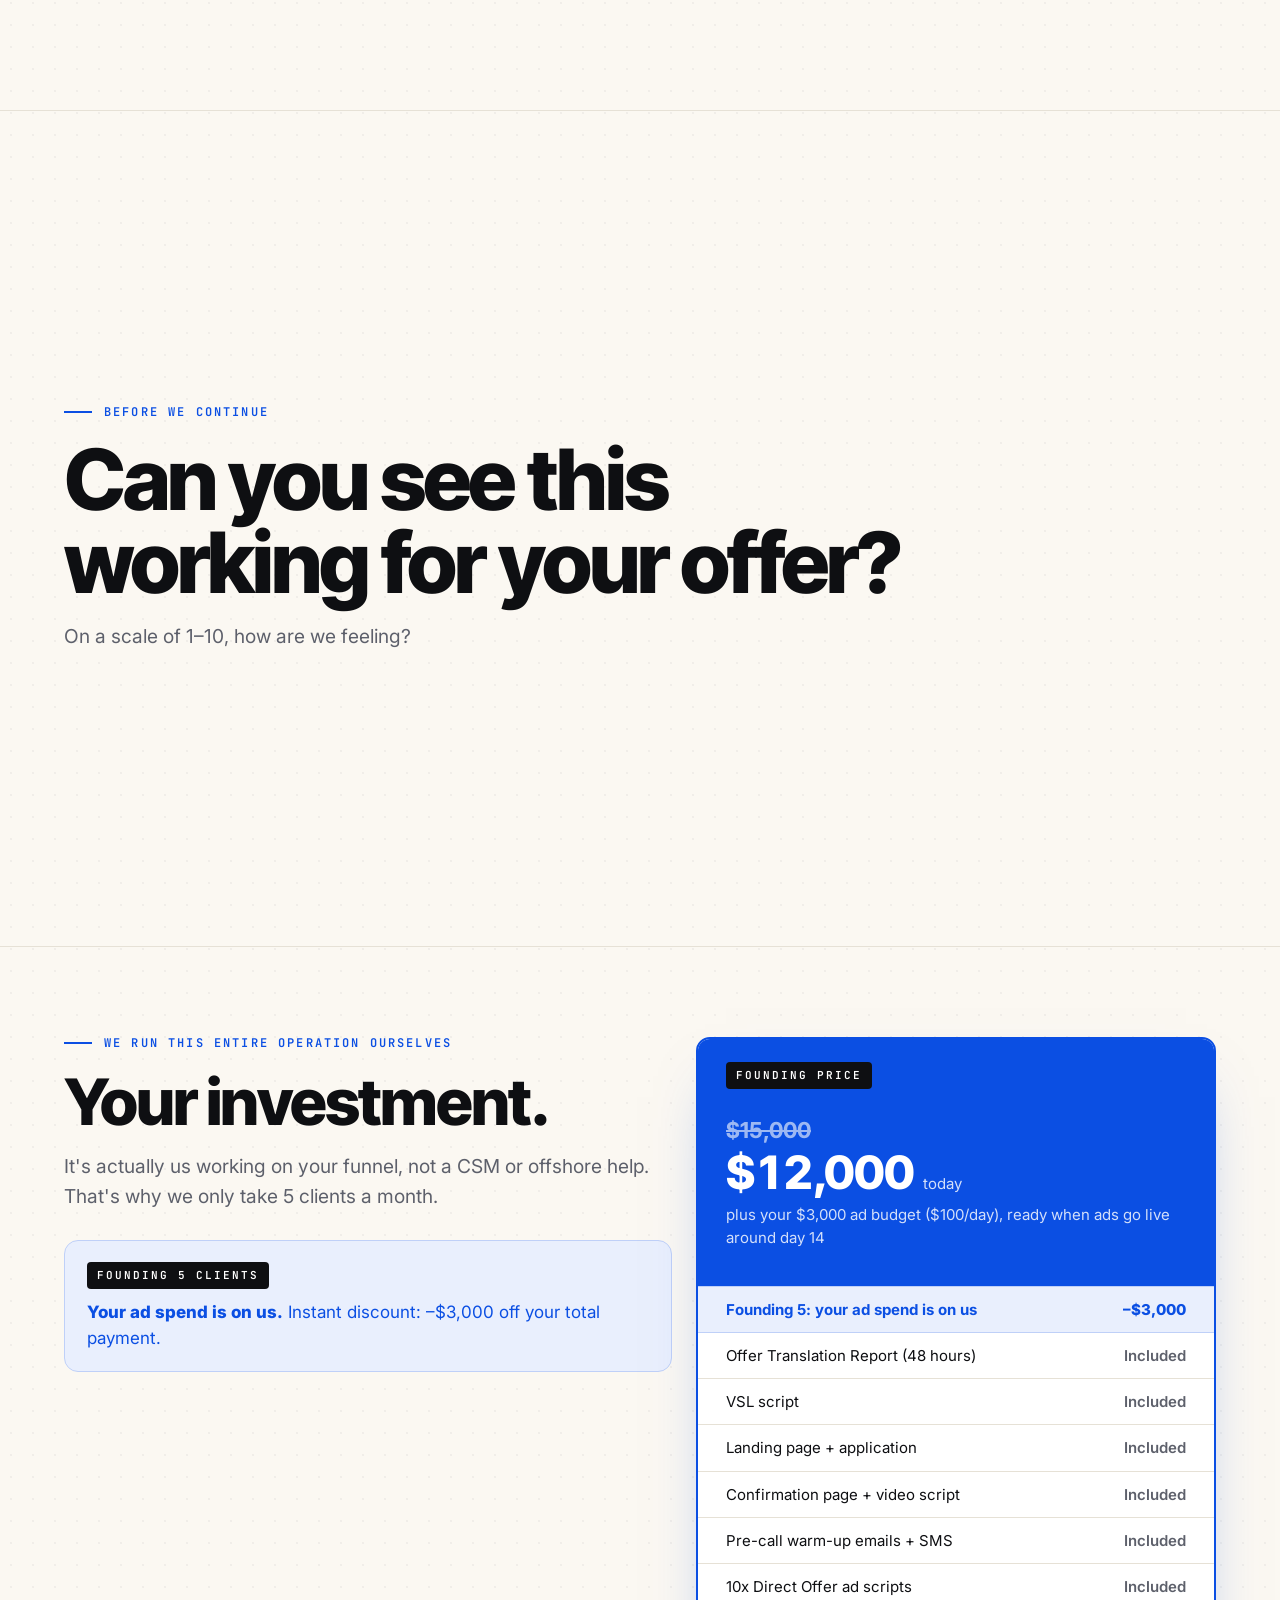
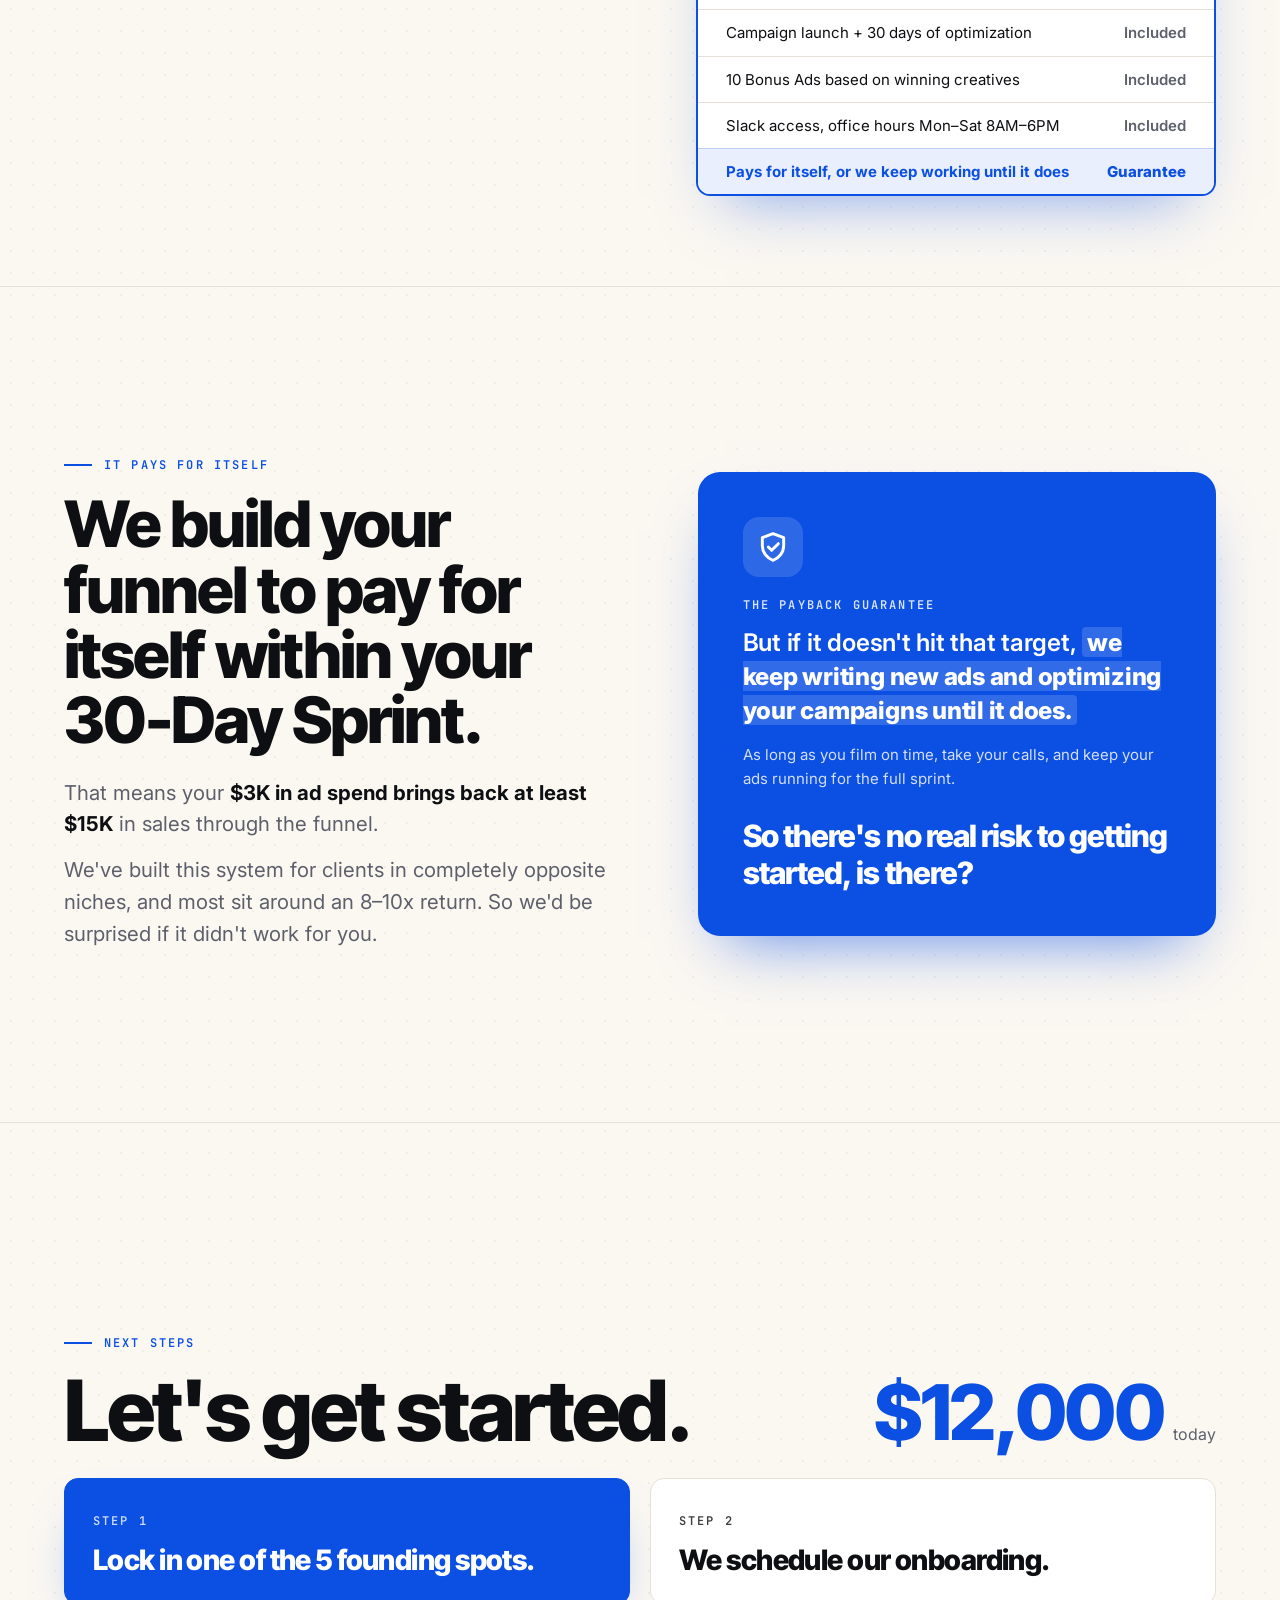
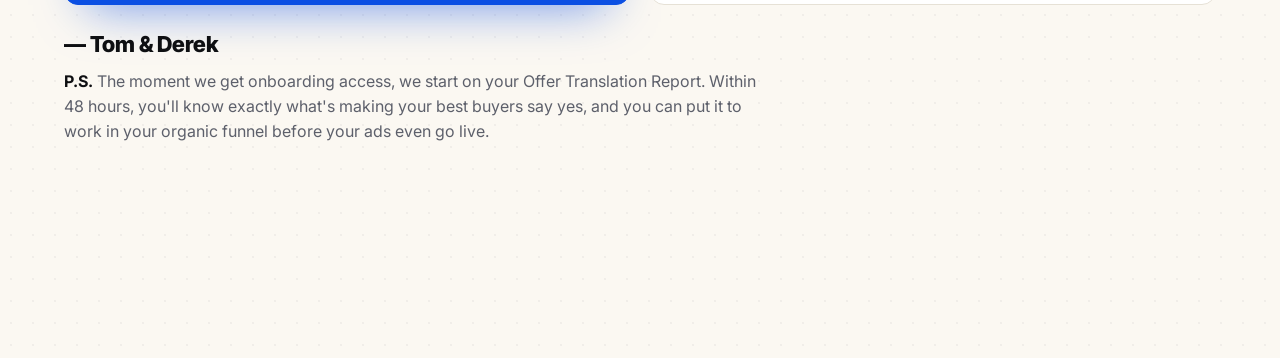
==== commit df70b154: "Office hours Mon-Sat 8AM-6PM Co-Authored-By: Claude Opus 5.5 <noreply@anthropic.com>" ====
--- a/index.html
+++ b/index.html
@@ -720,7 +720,7 @@
         <li><span>10x Direct Offer ad scripts</span><span class="yes">Included</span></li>
         <li><span>Campaign launch + 30 days of optimization</span><span class="yes">Included</span></li>
         <li><span>10 Bonus Ads based on winning creatives</span><span class="yes">Included</span></li>
-        <li><span>Slack access, office hours Mon–Fri 8–5</span><span class="yes">Included</span></li>
+        <li><span>Slack access, office hours Mon–Sat 8AM–6PM</span><span class="yes">Included</span></li>
         <li class="perk"><span>Pays for itself, or we keep working until it does</span><span class="yes">Guarantee</span></li>
       </ul>
     </div>
